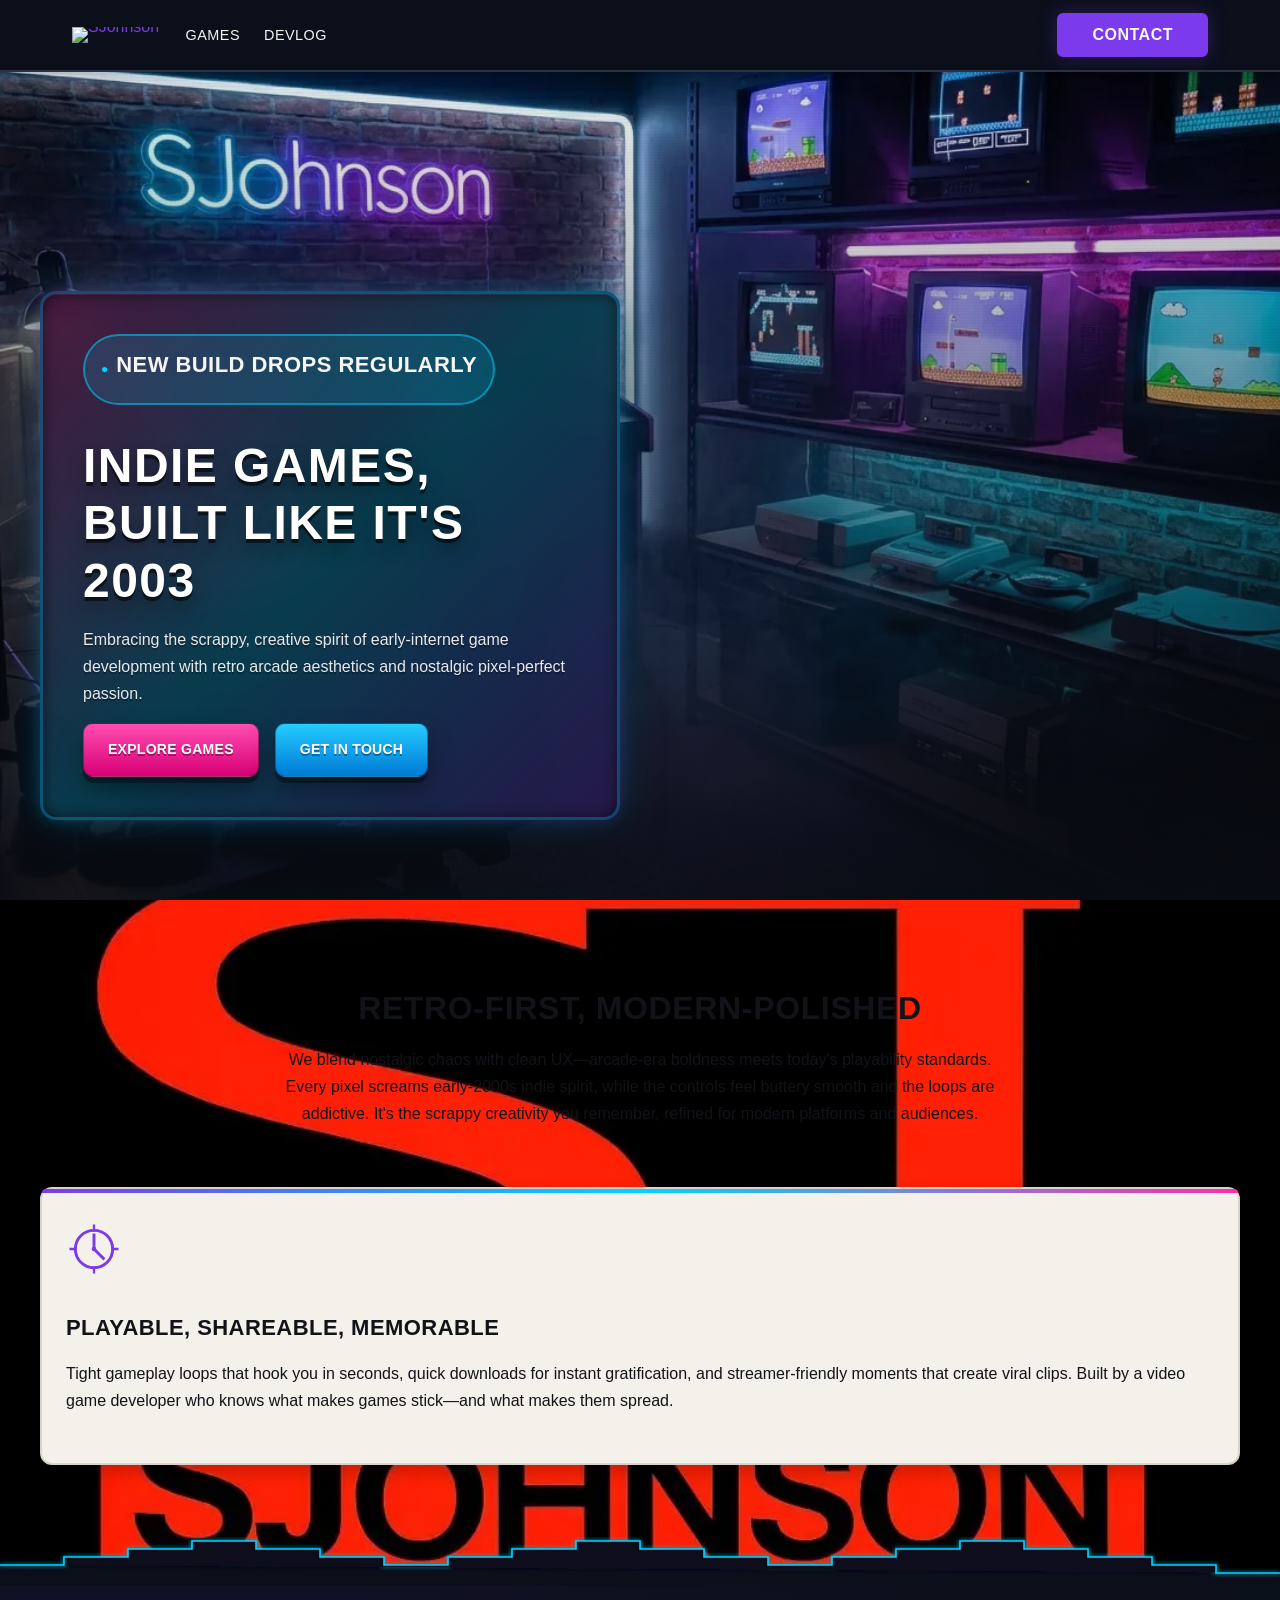
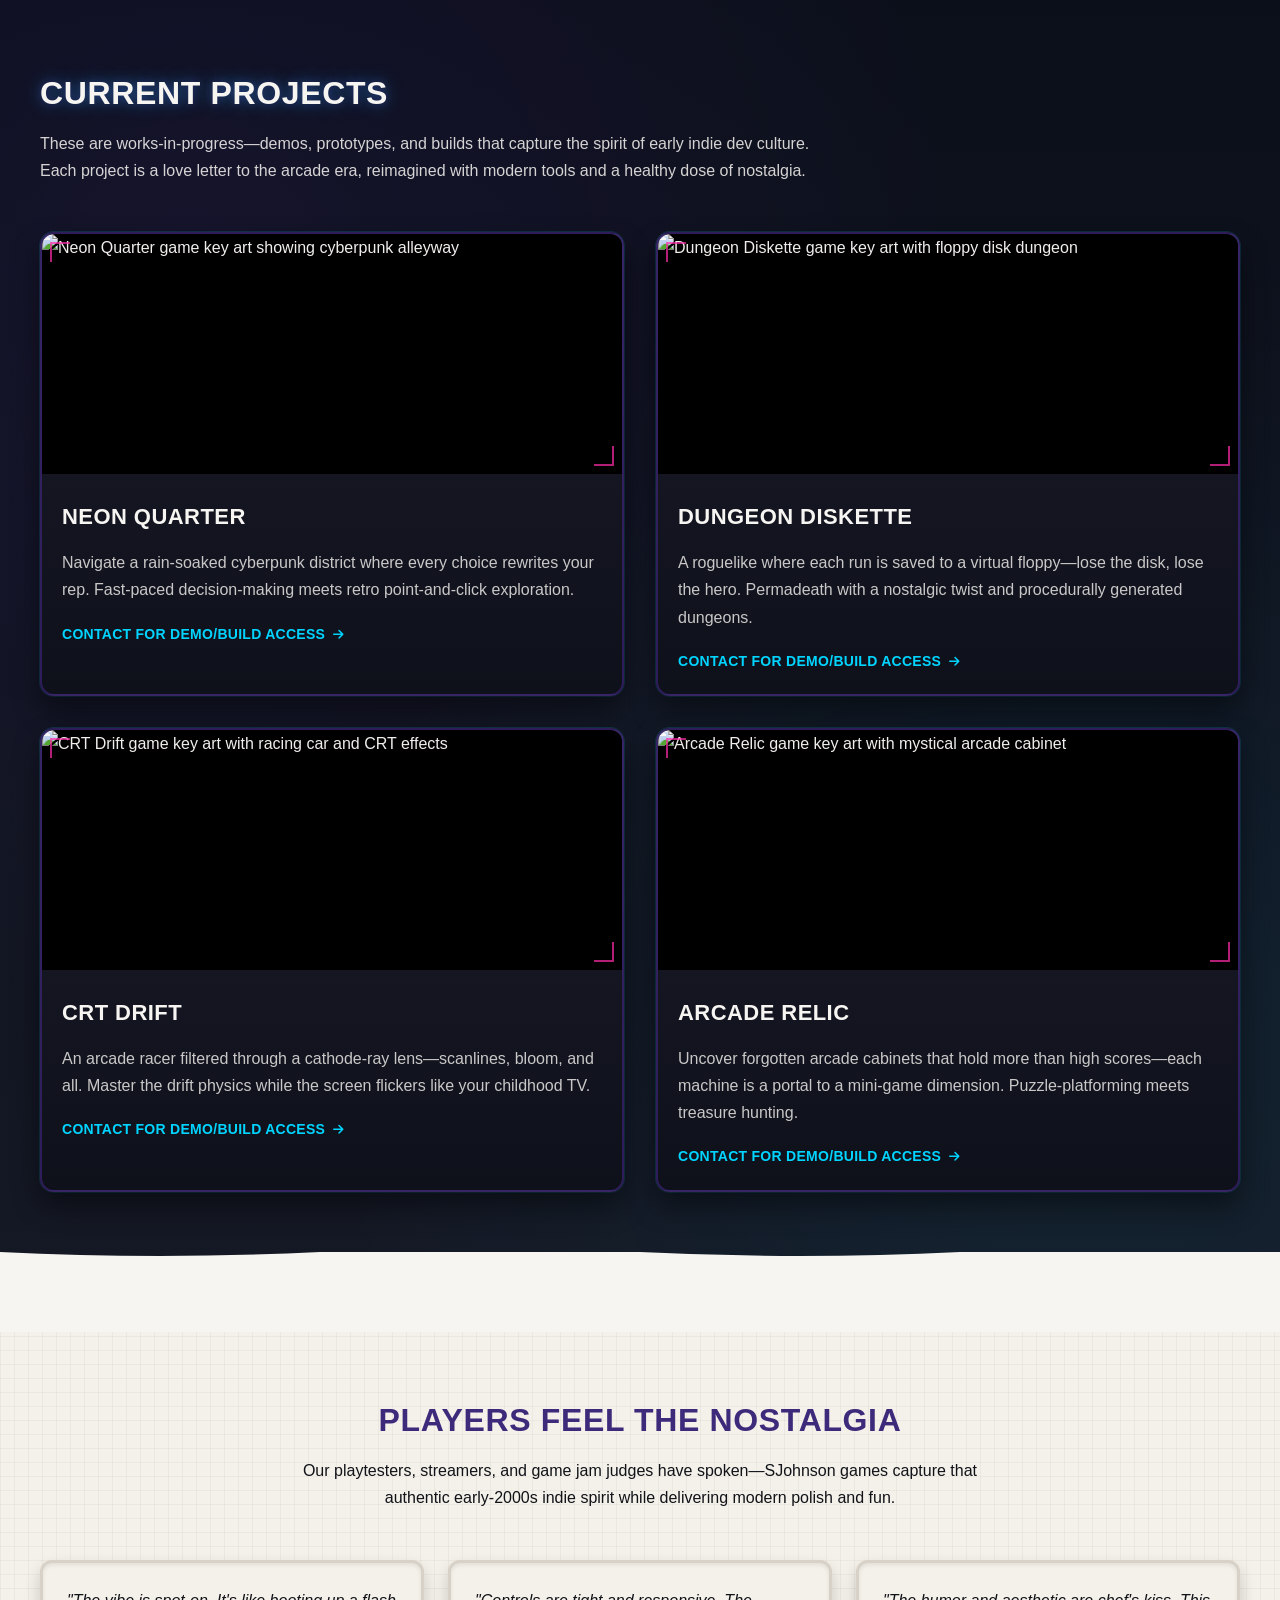
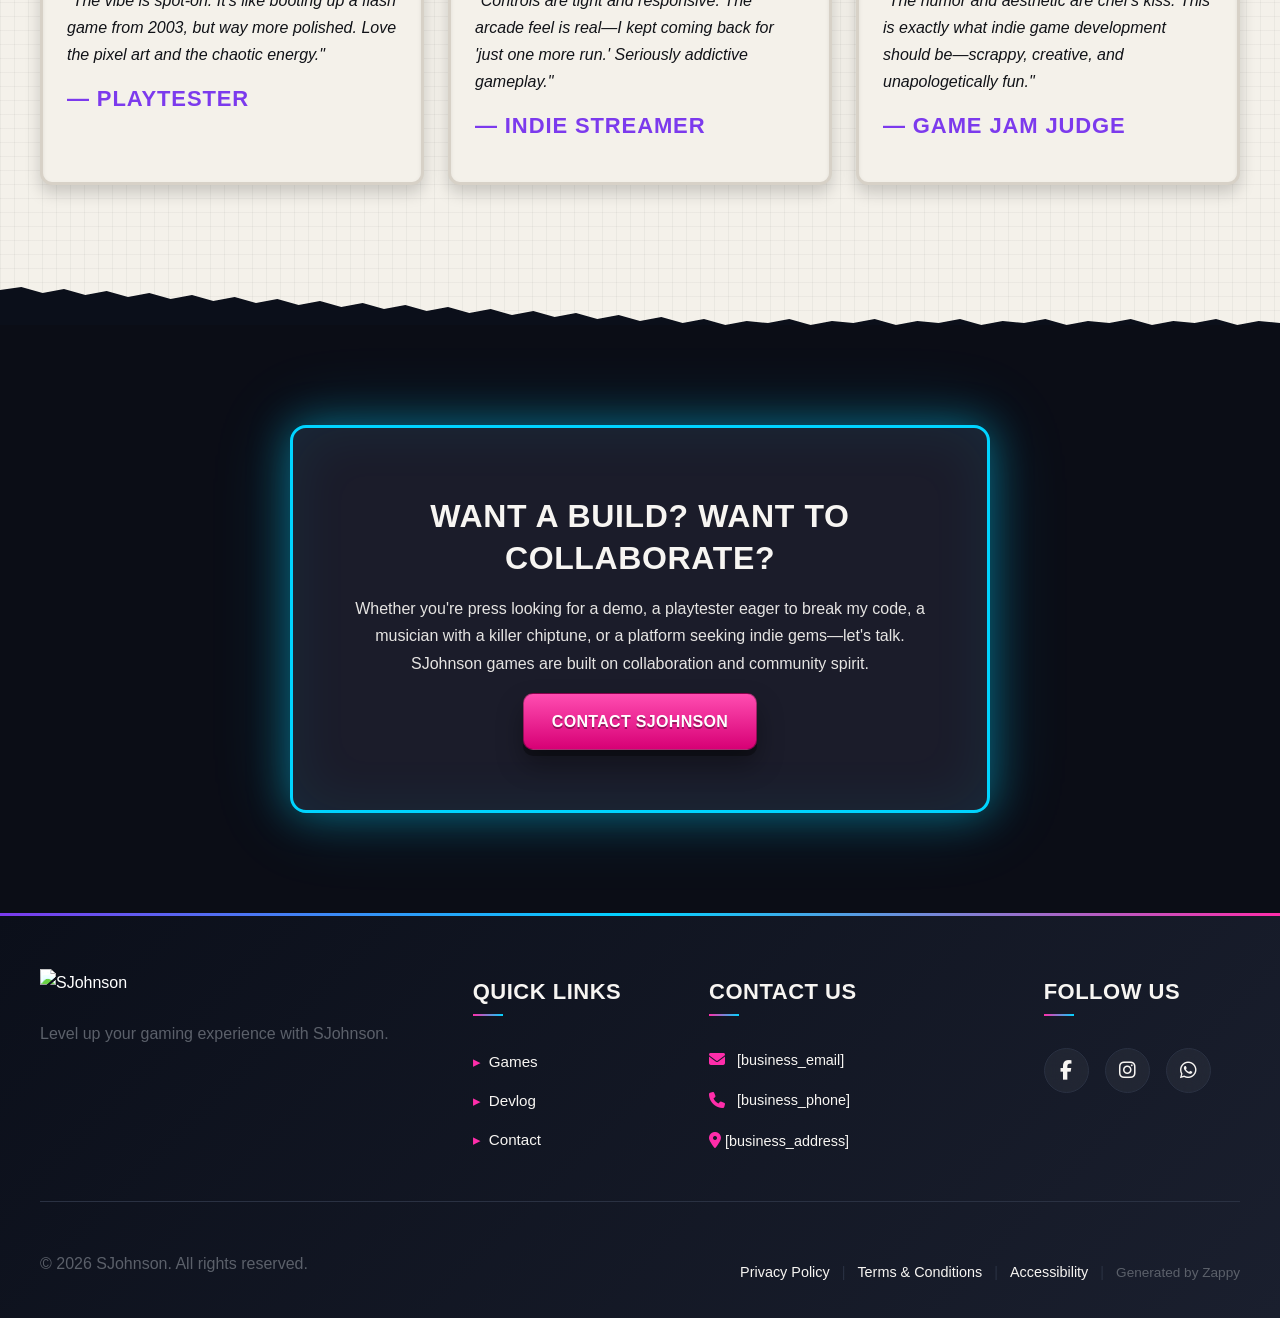
==== public/index.html @ 1aa4f6c1 "Background sync: Progressive GitHub Sync" ====
<!doctype html><html dir="ltr" lang="en"><head><meta charset="UTF-8"><meta content="width=device-width,initial-scale=1" name="viewport"><meta content="index, follow" name="robots"><title>Indie Video Game Developer with Retro Flair — SJohnson</title><meta content="SJohnson creates arcade-inspired indie games with early-2000s internet nostalgia. Experience bold visuals, old-school gaming culture, and chaotic fun." name="description"><meta content="video game developer, indie game developer, retro arcade games, old-school gaming, SJohnson" name="keywords"><link href="/assets/favicon.ico" rel="icon" type="image/x-icon"><link href="/assets/favicon-16x16.png" rel="icon" type="image/png" sizes="16x16"><link href="/assets/favicon-32x32.png" rel="icon" type="image/png" sizes="32x32"><link href="/assets/favicon-48x48.png" rel="icon" type="image/png" sizes="48x48"><link href="/assets/favicon-192x192.png" rel="icon" type="image/png" sizes="192x192"><link href="/assets/favicon-512x512.png" rel="icon" type="image/png" sizes="512x512"><link href="/assets/apple-touch-icon.png" rel="apple-touch-icon"><script>!function(){"use strict";var t="3dfed444-ba6f-4d1f-99e3-614d22e4a907",e="https://api.zappy5.com/api/analytics/track",a=18e5,n=2592e6,o=!0,i=!0,r=!0;var s=function(){var e="zappy_visitor_"+t,a=null;try{if(a=localStorage.getItem(e)){var o=JSON.parse(a),i=Date.now();if(i-o.created<n)return o.lastSeen=i,localStorage.setItem(e,JSON.stringify(o)),o.id}}catch(t){console.warn("Zappy Analytics: LocalStorage not available")}var r="zv_"+Date.now()+"_"+Math.random().toString(36).substr(2,9);try{localStorage.setItem(e,JSON.stringify({id:r,created:Date.now(),lastSeen:Date.now()}))}catch(t){}return r}(),c=function(){var e="zappy_session_"+t,n=null;try{if(n=sessionStorage.getItem(e)){var o=JSON.parse(n),i=Date.now();if(i-o.timestamp<a)return o.timestamp=i,sessionStorage.setItem(e,JSON.stringify(o)),o.id}}catch(t){console.warn("Zappy Analytics: SessionStorage not available")}var r="zs_"+Date.now()+"_"+Math.random().toString(36).substr(2,9);try{sessionStorage.setItem(e,JSON.stringify({id:r,timestamp:Date.now()}))}catch(t){}return r}();function l(a,n){n=n||{};var o={website_id:t,event_type:a,page_path:window.location.pathname,referrer:document.referrer||"direct",visitor_id:s,session_id:c,metadata:n};if(navigator.sendBeacon){var i=new Blob([JSON.stringify(o)],{type:"application/json"});navigator.sendBeacon(e,i)}else fetch(e,{method:"POST",headers:{"Content-Type":"application/json"},body:JSON.stringify(o),keepalive:!0}).catch(function(t){console.warn("Zappy Analytics: Failed to track event",t)})}o&&l("pageview",{title:document.title,url:window.location.href}),i&&document.addEventListener("click",function(t){var e=t.target;if("BUTTON"===e.tagName||e.closest("button")){var a="BUTTON"===e.tagName?e:e.closest("button");l("click",{element:"button",text:a.textContent.trim().substring(0,100),id:a.id||null,class:a.className||null})}else if("A"===e.tagName||e.closest("a")){var n="A"===e.tagName?e:e.closest("a");l("navigation",{element:"link",text:n.textContent.trim().substring(0,100),href:n.href,external:n.hostname!==window.location.hostname})}},!0),r&&document.addEventListener("submit",function(t){var e=t.target;l("form_submit",{form_id:e.id||null,form_name:e.name||null,form_action:e.action||null,form_method:e.method||"GET"})},!0);var d=Date.now();window.addEventListener("beforeunload",function(){l("page_unload",{time_on_page:Math.floor((Date.now()-d)/1e3),page_path:window.location.pathname})}),window.zappyAnalytics={track:l,getVisitorId:function(){return s},getSessionId:function(){return c}}}()</script><meta content="Indie Video Game Developer with Retro Flair — SJohnson" property="og:title"><meta content="SJohnson creates arcade-inspired indie games with early-2000s internet nostalgia. Experience bold visuals, old-school gaming culture, and chaotic fun." property="og:description"><meta content="website" property="og:type"><meta content="en_US" property="og:locale"><meta content="summary_large_image" name="twitter:card"><meta content="Indie Video Game Developer with Retro Flair — SJohnson" name="twitter:title"><meta content="SJohnson creates arcade-inspired indie games with early-2000s internet nostalgia. Experience bold visuals, old-school gaming culture, and chaotic fun." name="twitter:description"><link href="https://cdnjs.cloudflare.com/ajax/libs/font-awesome/6.4.0/css/all.min.css" rel="stylesheet"><link href="/assets/favicon.ico" rel="icon" type="image/x-icon"><link href="/assets/favicon-16x16.png" rel="icon" type="image/png" sizes="16x16"><link href="/assets/favicon-32x32.png" rel="icon" type="image/png" sizes="32x32"><link href="/assets/favicon-48x48.png" rel="icon" type="image/png" sizes="48x48"><link href="/assets/favicon-192x192.png" rel="icon" type="image/png" sizes="192x192"><link href="/assets/favicon-512x512.png" rel="icon" type="image/png" sizes="512x512"><link href="/assets/apple-touch-icon.png" rel="apple-touch-icon"><link href="https://cdn.jsdelivr.net/npm/vanilla-cookieconsent@3/dist/cookieconsent.css" rel="stylesheet"><script src="https://cdn.jsdelivr.net/npm/vanilla-cookieconsent@3/dist/cookieconsent.umd.js"></script><script src="https://cdn.jsdelivr.net/gh/mickidum/acc_toolbar/acctoolbar/acctoolbar.min.js"></script><style data-zappy-section-v2-css="true">.home-Hero-section{position:relative;width:100%;min-height:100vh;display:flex;align-items:flex-end;padding:0 24px 80px 24px;overflow:hidden;background-color:#0b0d16}.home-Hero-section__bg-wrapper{position:absolute;top:0;left:0;width:100%;height:100%;background-size:cover;background-position:center;background-repeat:no-repeat;z-index:0}.home-Hero-section__scrim{position:absolute;top:0;left:0;width:100%;height:100%;background:linear-gradient(180deg,rgba(11,13,22,0) 0,rgba(11,13,22,.55) 70%,rgba(11,13,22,.85) 100%);z-index:1;pointer-events:none}.home-Hero-section__scan-lines{position:absolute;top:0;left:0;width:100%;height:100%;background:repeating-linear-gradient(0deg,rgba(0,0,0,.08) 0,rgba(0,0,0,.08) 1px,transparent 1px,transparent 3px);z-index:2;pointer-events:none;opacity:.3}.home-Hero-section__content-container{position:relative;z-index:10;width:100%;max-width:1200px;margin:0 auto;display:flex;justify-content:flex-start;align-items:flex-end}.home-Hero-section__card{background:rgba(11,13,22,.92);backdrop-filter:blur(12px);-webkit-backdrop-filter:blur(12px);border:3px solid rgba(0,182,255,.35);border-radius:16px;padding:40px;max-width:580px;width:100%;box-shadow:0 0 40px rgba(0,182,255,.25),0 18px 40px rgba(0,0,0,.5),inset 0 1px 0 rgba(255,255,255,.08);position:relative;color:var(--text-light)}.home-Hero-section__card::before{content:'';position:absolute;top:-2px;left:-2px;right:-2px;bottom:-2px;background:linear-gradient(135deg,rgba(255,45,170,.4) 0,rgba(0,212,255,.4) 50%,rgba(124,58,237,.4) 100%);border-radius:16px;z-index:-1;opacity:.6;filter:blur(8px)}.home-Hero-section__status-badge{display:inline-flex;align-items:center;gap:8px;background:rgba(0,212,255,.15);border:2px solid rgba(0,212,255,.5);border-radius:999px;padding:6px 16px;margin-bottom:24px}.home-Hero-section__status-icon{color:var(--secondary);font-size:12px;animation:home-Hero-pulse 2s ease-in-out infinite}@keyframes home-Hero-pulse{0%,100%{opacity:1}50%{opacity:.4}}.home-Hero-section__status-badge h3{font-family:'Pixelify Sans','Press Start 2P',system-ui,sans-serif;font-size:14px;font-weight:900;line-height:1.2;text-transform:uppercase;color:var(--text-light);margin:0;letter-spacing:.02em}.home-Hero-section__card h1{font-family:'Pixelify Sans','Press Start 2P',system-ui,sans-serif;font-size:44px;font-weight:900;letter-spacing:.03em;line-height:1.05;text-transform:uppercase;color:#fff;text-shadow:0 4px 0 rgba(0,0,0,.55),0 10px 18px rgba(0,0,0,.35);margin:0 0 24px 0}.home-Hero-section__card p{font-family:Inter,system-ui,-apple-system,'Segoe UI',Roboto,Helvetica,Arial,sans-serif;font-size:16px;font-weight:600;line-height:1.6;color:rgba(255,255,255,.9);text-shadow:0 2px 0 rgba(0,0,0,.35);margin:0 0 32px 0}.home-Hero-section__cta-row{display:flex;gap:16px;flex-wrap:wrap}.home-Hero-section__btn{display:inline-flex;align-items:center;justify-content:center;padding:14px 24px;border-radius:10px;font-family:'Pixelify Sans','Press Start 2P',system-ui,sans-serif;font-size:14px;font-weight:800;letter-spacing:.02em;text-transform:uppercase;text-decoration:none;border:1px solid rgba(0,0,0,.35);transition:transform 160ms ease,box-shadow 160ms ease;cursor:pointer;position:relative}.home-Hero-section__btn:active{transform:translateY(4px)}.home-Hero-section__btn--primary{background:linear-gradient(180deg,#ff4db1 0,#d70075 100%);color:#fff;box-shadow:0 6px 0 rgba(0,0,0,.35),0 14px 26px rgba(0,0,0,.35);text-shadow:0 2px 0 rgba(0,0,0,.35)}.home-Hero-section__btn--primary:hover{transform:translateY(-2px);box-shadow:0 8px 0 rgba(0,0,0,.35),0 18px 32px rgba(0,0,0,.4)}.home-Hero-section__btn--primary:active{box-shadow:0 2px 0 rgba(0,0,0,.35),0 8px 16px rgba(0,0,0,.3)}.home-Hero-section__btn--secondary{background:linear-gradient(180deg,#25ccff 0,#0079d6 100%);color:#fff;box-shadow:0 6px 0 rgba(0,0,0,.35),0 14px 26px rgba(0,0,0,.35);text-shadow:0 2px 0 rgba(0,0,0,.35)}.home-Hero-section__btn--secondary:hover{transform:translateY(-2px);box-shadow:0 8px 0 rgba(0,0,0,.35),0 18px 32px rgba(0,0,0,.4)}.home-Hero-section__btn--secondary:active{box-shadow:0 2px 0 rgba(0,0,0,.35),0 8px 16px rgba(0,0,0,.3)}@media (max-width:768px){.home-Hero-section{padding:100px 16px 60px 16px;align-items:center;min-height:100vh}.home-Hero-section__content-container{justify-content:center}.home-Hero-section__card{padding:32px 24px;max-width:100%}.home-Hero-section__card h1{font-size:32px;line-height:1.1;margin-bottom:20px}.home-Hero-section__card p{font-size:15px;margin-bottom:28px}.home-Hero-section__status-badge{margin-bottom:20px}.home-Hero-section__status-badge h3{font-size:11px}.home-Hero-section__cta-row{flex-direction:column;gap:12px}.home-Hero-section__btn{width:100%;padding:16px 20px;font-size:13px}}</style><link href="/styles.css" rel="stylesheet"><style id="zappy-dropdown-submenu-styles">#navMenu li:has(.sub-menu),.nav-menu li:has(.sub-menu),.navbar li:has(.sub-menu),nav li:has(.sub-menu){position:relative}#navMenu .sub-menu,.nav-menu .sub-menu,.navbar .sub-menu,nav .sub-menu{display:block!important;position:absolute!important;top:100%;left:0;min-width:220px;background:#fff;border-radius:8px;box-shadow:0 8px 25px rgba(0,0,0,.15);padding:8px 0;opacity:0;visibility:hidden;transform:translateY(10px);transition:all .3s ease;z-index:1000;list-style:none;pointer-events:none}#navMenu li:hover>.sub-menu,.nav-menu li:hover>.sub-menu,.navbar li:hover>.sub-menu,nav li:hover>.sub-menu{opacity:1!important;visibility:visible!important;transform:translateY(0)!important;pointer-events:auto!important}.sub-menu li{list-style:none;margin:0;padding:0}.sub-menu a{display:block!important;padding:10px 16px!important;color:#333!important;font-weight:500;text-decoration:none;white-space:nowrap;transition:background-color .2s}.sub-menu a:hover{background-color:#f5f5f5}[dir=rtl] .nav-menu .sub-menu,[dir=rtl] .navbar .sub-menu,[dir=rtl] nav .sub-menu,html[lang=ar] .nav-menu .sub-menu,html[lang=ar] .navbar .sub-menu,html[lang=ar] nav .sub-menu,html[lang=he] .nav-menu .sub-menu,html[lang=he] .navbar .sub-menu,html[lang=he] nav .sub-menu{left:auto!important;right:0!important}.sub-menu:empty,.sub-menu:not(:has(li)),.sub-menu:not(:has(li:not(.zappy-hidden-menu-item))){display:none!important;opacity:0!important;visibility:hidden!important;pointer-events:none!important}li:has(.menu-group-title):hover>.sub-menu{opacity:1!important;visibility:visible!important;transform:translateY(0)!important;pointer-events:auto!important}#navMenu>li>.menu-group-title,.nav-menu>li>.menu-group-title{display:inline-block;padding:.5rem 1rem;cursor:default;user-select:none}@media (max-width:768px){#navMenu .sub-menu,.nav-menu .sub-menu,.navbar .sub-menu,nav .sub-menu{position:static!important;transform:none!important;box-shadow:none!important;background:0 0!important;max-height:0;overflow:hidden;opacity:0;visibility:hidden;transition:max-height .3s ease,opacity .3s ease;padding:0!important;border-radius:0!important}.sub-menu.mobile-expanded{max-height:500px!important;opacity:1!important;visibility:visible!important;padding:8px 0 8px 16px!important}[dir=rtl] .sub-menu.mobile-expanded,html[lang=he] .sub-menu.mobile-expanded{padding:8px 16px 8px 0!important}#navMenu li:hover>.sub-menu,.nav-menu li:hover>.sub-menu,.navbar li:hover>.sub-menu,nav li:hover>.sub-menu{opacity:0;visibility:hidden;pointer-events:none}#navMenu li>.sub-menu.mobile-expanded,.nav-menu li>.sub-menu.mobile-expanded,.navbar li>.sub-menu.mobile-expanded,nav li>.sub-menu.mobile-expanded{opacity:1!important;visibility:visible!important;pointer-events:auto!important}#navMenu li:has(.sub-menu),.nav-menu li:has(.sub-menu),.navbar li:has(.sub-menu),nav li:has(.sub-menu){display:flex!important;flex-wrap:wrap!important;align-items:center!important;position:relative!important;min-height:44px!important}#navMenu li:has(.sub-menu)>a,.nav-menu li:has(.sub-menu)>a,.navbar li:has(.sub-menu)>a,nav li:has(.sub-menu)>a{flex:1!important;min-width:0!important}#navMenu li:has(.sub-menu)>.menu-group-title,.nav-menu li:has(.sub-menu)>.menu-group-title,.navbar li:has(.sub-menu)>.menu-group-title,nav li:has(.sub-menu)>.menu-group-title{flex:1!important;min-width:0!important;padding:0!important;line-height:inherit!important}#navMenu li:has(.sub-menu)>.sub-menu,.nav-menu li:has(.sub-menu)>.sub-menu,.navbar li:has(.sub-menu)>.sub-menu,nav li:has(.sub-menu)>.sub-menu{flex-basis:100%!important;width:100%!important}#navMenu li:has(.sub-menu)>a [class*=arrow],#navMenu li:has(.sub-menu)>a [class*=chevron],.nav-menu li:has(.sub-menu)>a .fa-angle-down,.nav-menu li:has(.sub-menu)>a .fa-chevron-down,.nav-menu li:has(.sub-menu)>a [class*=arrow],.nav-menu li:has(.sub-menu)>a [class*=chevron],nav li:has(.sub-menu)>a [class*=arrow],nav li:has(.sub-menu)>a [class*=chevron]{display:none!important;visibility:hidden!important}.mobile-submenu-toggle{display:flex!important;align-items:center!important;justify-content:center!important;width:44px!important;height:auto!important;background:0 0!important;border:none!important;cursor:pointer!important;color:var(--text-dark)!important;position:static!important;flex-shrink:0!important;align-self:stretch!important;z-index:2!important;padding:0!important;margin:0!important}.mobile-submenu-toggle::after{content:''!important;width:0!important;height:0!important;border-left:6px solid transparent!important;border-right:6px solid transparent!important;border-top:7px solid currentColor!important;transition:transform .3s ease!important}.mobile-submenu-toggle.expanded::after{transform:rotate(180deg)!important}.sub-menu a{padding:10px 0!important;display:block!important;color:var(--text-dark)!important}.navbar .sub-menu li a,.zappy-products-dropdown .sub-menu a,nav.navbar .sub-menu li a{color:var(--text-dark)!important}}@media (min-width:769px){.mobile-submenu-toggle{display:none!important}}</style><style id="zappy-widget-visibility">#mic-access-tool-box,#mic-access-tool-general-button,#mic-init-access-tool #mic-access-tool-box,#mic-init-access-tool #mic-access-tool-general-button,#mic-init-access-tool .mic-access-tool-general-button,._access-icon,._access-menu,.mic-access-tool-box,.mic-access-tool-general-button,div[id*=mic-access-tool-box]{display:none!important;visibility:hidden!important;opacity:0!important;pointer-events:none!important}</style></head><body><nav class="navbar"><button aria-label="Menu" class="mobile-toggle" id="mobileToggle"><svg viewBox="0 0 24 24" fill="none" class="hamburger-icon" height="24" width="24"><path d="M3 12h18M3 6h18M3 18h18" stroke="currentColor" stroke-width="2" stroke-linecap="round"></path></svg><svg viewBox="0 0 24 24" fill="none" class="close-icon" height="24" width="24" style="display:none"><path d="M18 6L6 18M6 6l12 12" stroke="currentColor" stroke-width="2" stroke-linecap="round"></path></svg></button><button aria-label="Call" class="phone-header-btn"><svg viewBox="0 0 24 24" fill="currentColor" height="20" width="20"><path d="M22 16.92v3a2 2 0 0 1-2.18 2 19.79 19.79 0 0 1-8.63-3.07 19.5 19.5 0 0 1-6-6 19.79 19.79 0 0 1-3.07-8.67A2 2 0 0 1 4.11 2h3a2 2 0 0 1 2 1.72 12.84 12.84 0 0 0 .7 2.81 2 2 0 0 1-.45 2.11L8.09 9.91a16 16 0 0 0 6 6l1.27-1.27a2 2 0 0 1 2.11-.45 12.84 12.84 0 0 0 2.81.7A2 2 0 0 1 22 16.92z"></path></svg></button><div class="nav-container"><div class="nav-brand"><a href="/" class="logo-link"><img alt="SJohnson" src="/assets/sjohnson-gaming-logo.webp" class="logo"></a></div><ul class="nav-menu" id="navMenu"><li><a href="/games">Games</a></li><li><a href="/devlog">Devlog</a></li></ul><div class="nav-cta-container"><a href="/contact" class="nav-cta-btn">Contact</a></div></div></nav><main><section class="home-Hero-section" data-layout-spec="Home-Hero" data-hero-type="fullscreen-scrim" data-zappy-section="true"><div class="home-Hero-section__bg-wrapper" style="background-image:url('assets/site-home-hero-bg.webp');background-size:cover;background-position:center"></div><div class="home-Hero-section__scrim"></div><div class="home-Hero-section__content-container"><div class="home-Hero-section__card"><div class="home-Hero-section__status-badge"><span class="home-Hero-section__status-icon">●</span><h3>New Build Drops Regularly</h3></div><h1>Indie Games,<br>Built Like It's 2003</h1><p>Embracing the scrappy, creative spirit of early-internet game development with retro arcade aesthetics and nostalgic pixel-perfect passion.</p><div class="home-Hero-section__cta-row"><a href="/games" class="home-Hero-section__btn home-Hero-section__btn--primary">Explore Games</a><a href="/contact" class="home-Hero-section__btn home-Hero-section__btn--secondary">Get in Touch</a></div></div></div><div class="home-Hero-section__scan-lines" aria-hidden="true"></div></section><section class="home-features-section" data-layout-spec="Home-features" data-zappy-bg-color="#f4f1ea" data-zappy-bg-image="assets/business-general-hero-upload-1772401972704.webp" data-zappy-bg-overlay-color="#000000" data-zappy-bg-overlay-opacity="0" data-zappy-bg-type="image" data-zappy-bg-video-type="" data-zappy-bg-video-url="" id="zappy-section-1" style="background-image:linear-gradient(rgba(0,0,0,0),rgba(0,0,0,0)),url(&quot;assets/business-general-hero-upload-1772401972704.webp&quot;);--zappy-bg-overlay:rgba(0, 0, 0, 0);--zappy-bg-image:url(&quot;assets/business-general-hero-upload-1772401972704.webp&quot;);background-size:cover;background-position:center center;background-repeat:no-repeat;position:relative;overflow:hidden;--zappy-bg-color:#f4f1ea"><div class="home-features-container"><div class="home-features-intro"><h2>Retro-first, modern-polished</h2><p>We blend nostalgic chaos with clean UX—arcade-era boldness meets today's playability standards. Every pixel screams early-2000s indie spirit, while the controls feel buttery smooth and the loops are addictive. It's the scrappy creativity you remember, refined for modern platforms and audiences.</p></div><article class="home-features-card"><div class="home-features-card-accent"></div><svg viewBox="0 0 48 48" fill="none" class="home-features-card-icon" data-element-type="icon" data-icon-type="svg" xmlns="http://www.w3.org/2000/svg"><circle cx="24" cy="24" fill="none" r="16" stroke="currentColor" stroke-width="2.5"></circle><path d="M24 12 L24 24 L32 32" stroke="currentColor" stroke-width="2.5" stroke-linecap="square"></path><path d="M8 24 L4 24 M44 24 L40 24 M24 8 L24 4 M24 44 L24 40" stroke="currentColor" stroke-width="2" stroke-linecap="square"></path><circle cx="24" cy="24" fill="currentColor" r="2"></circle></svg><h3>Playable, Shareable, Memorable</h3><p>Tight gameplay loops that hook you in seconds, quick downloads for instant gratification, and streamer-friendly moments that create viral clips. Built by a video game developer who knows what makes games stick—and what makes them spread.</p></article></div><div class="home-features-divider-wrapper"><svg viewBox="0 0 1200 60" xmlns="http://www.w3.org/2000/svg" aria-hidden="true" data-no-icon-edit="true" preserveAspectRatio="none"><defs><filter id="home-features-glow"><feGaussianBlur result="coloredBlur" stdDeviation="2"></feGaussianBlur><feMerge><feMergeNode in="coloredBlur"></feMergeNode><feMergeNode in="SourceGraphic"></feMergeNode></feMerge></filter></defs><path d="M0,60 L0,40 L60,40 L60,32 L120,32 L120,24 L180,24 L180,16 L240,16 L240,24 L300,24 L300,32 L360,32 L360,40 L420,40 L420,32 L480,32 L480,24 L540,24 L540,16 L600,16 L600,24 L660,24 L660,32 L720,32 L720,40 L780,40 L780,32 L840,32 L840,24 L900,24 L900,16 L960,16 L960,24 L1020,24 L1020,32 L1080,32 L1080,40 L1140,40 L1140,48 L1200,48 L1200,60 Z" fill="var(--bg-dark)"></path><path d="M0,40 L60,40 L60,32 L120,32 L120,24 L180,24 L180,16 L240,16 L240,24 L300,24 L300,32 L360,32 L360,40 L420,40 L420,32 L480,32 L480,24 L540,24 L540,16 L600,16 L600,24 L660,24 L660,32 L720,32 L720,40 L780,40 L780,32 L840,32 L840,24 L900,24 L900,16 L960,16 L960,24 L1020,24 L1020,32 L1080,32 L1080,40 L1140,40 L1140,48 L1200,48" stroke="var(--secondary)" stroke-width="1.5" fill="var(--bg-dark)" filter="url(#home-features-glow)"></path></svg></div></section><section class="home-portfolio-section" data-layout-spec="Home-portfolio"><div class="home-portfolio-container"><div class="home-portfolio-intro"><h2>Current Projects</h2><p>These are works-in-progress—demos, prototypes, and builds that capture the spirit of early indie dev culture. Each project is a love letter to the arcade era, reimagined with modern tools and a healthy dose of nostalgia.</p></div><div class="home-portfolio-grid"><article class="home-portfolio-card"><div class="home-portfolio-card-image-wrapper"><img alt="Neon Quarter game key art showing cyberpunk alleyway" src="/assets/site-home-portfolio-image-1.webp" data-context="Neon Quarter game key art: a cyberpunk alleyway bathed in electric pink and cyan neon signs, pixel art style with high contrast, arcade game poster aesthetic, retro gaming vibe, 8-bit inspired but detailed" data-placeholder="home-portfolio-image-1" height="400" width="600"><div class="home-portfolio-card-corner home-portfolio-card-corner-tl"></div><div class="home-portfolio-card-corner home-portfolio-card-corner-br"></div></div><div class="home-portfolio-card-content"><h3>Neon Quarter</h3><p>Navigate a rain-soaked cyberpunk district where every choice rewrites your rep. Fast-paced decision-making meets retro point-and-click exploration.</p><a href="/contact" class="home-portfolio-card-link">Contact for demo/build access<i class="fas fa-arrow-right" data-element-type="icon" data-icon-type="fontawesome"></i></a></div></article><article class="home-portfolio-card"><div class="home-portfolio-card-image-wrapper"><img alt="Dungeon Diskette game key art with floppy disk dungeon" src="/assets/site-home-portfolio-image-2.webp" data-context="Dungeon Diskette game key art: a floppy disk transforming into a fantasy dungeon entrance, pixel art style, purple and magenta color scheme, arcade game poster aesthetic, retro computing meets fantasy RPG" data-placeholder="home-portfolio-image-2" height="400" width="600"><div class="home-portfolio-card-corner home-portfolio-card-corner-tl"></div><div class="home-portfolio-card-corner home-portfolio-card-corner-br"></div></div><div class="home-portfolio-card-content"><h3>Dungeon Diskette</h3><p>A roguelike where each run is saved to a virtual floppy—lose the disk, lose the hero. Permadeath with a nostalgic twist and procedurally generated dungeons.</p><a href="/contact" class="home-portfolio-card-link">Contact for demo/build access<i class="fas fa-arrow-right" data-element-type="icon" data-icon-type="fontawesome"></i></a></div></article><article class="home-portfolio-card"><div class="home-portfolio-card-image-wrapper"><img alt="CRT Drift game key art with racing car and CRT effects" src="/assets/site-home-portfolio-image-3.webp" data-context="CRT Drift game key art: a retro race car drifting with scanline CRT screen effects, vibrant cyan and hot pink trails, arcade racing game poster, 80s aesthetic with pixel art style" data-placeholder="home-portfolio-image-3" height="400" width="600"><div class="home-portfolio-card-corner home-portfolio-card-corner-tl"></div><div class="home-portfolio-card-corner home-portfolio-card-corner-br"></div></div><div class="home-portfolio-card-content"><h3>CRT Drift</h3><p>An arcade racer filtered through a cathode-ray lens—scanlines, bloom, and all. Master the drift physics while the screen flickers like your childhood TV.</p><a href="/contact" class="home-portfolio-card-link">Contact for demo/build access<i class="fas fa-arrow-right" data-element-type="icon" data-icon-type="fontawesome"></i></a></div></article><article class="home-portfolio-card"><div class="home-portfolio-card-image-wrapper"><img alt="Arcade Relic game key art with mystical arcade cabinet" src="/assets/site-home-portfolio-image-4.webp" data-context="Arcade Relic game key art: an ancient arcade cabinet glowing with mysterious power, pixel art style, purple and cyan mystical energy, treasure hunter meets retro gaming, adventure game poster aesthetic" data-placeholder="home-portfolio-image-4" height="400" width="600"><div class="home-portfolio-card-corner home-portfolio-card-corner-tl"></div><div class="home-portfolio-card-corner home-portfolio-card-corner-br"></div></div><div class="home-portfolio-card-content"><h3>Arcade Relic</h3><p>Uncover forgotten arcade cabinets that hold more than high scores—each machine is a portal to a mini-game dimension. Puzzle-platforming meets treasure hunting.</p><a href="/contact" class="home-portfolio-card-link">Contact for demo/build access<i class="fas fa-arrow-right" data-element-type="icon" data-icon-type="fontawesome"></i></a></div></article></div></div><div class="home-portfolio-divider-wrapper"><svg viewBox="0 0 1200 80" xmlns="http://www.w3.org/2000/svg" aria-hidden="true" data-no-icon-edit="true" preserveAspectRatio="none"><defs><linearGradient id="home-portfolio-crt-gradient" x1="0%" x2="0%" y1="0%" y2="100%"><stop offset="0%" style="stop-color:#0B0F1A;stop-opacity:1"></stop><stop offset="50%" style="stop-color:#1A1F2E;stop-opacity:0.6"></stop><stop offset="100%" style="stop-color:#F7F5F2"></stop></linearGradient></defs><path d="M0,80 L0,0 Q150,8 300,0 T600,0 Q750,8 900,0 T1200,0 L1200,80 Z" fill="var(--bg-light)"></path></svg></div></section><section class="home-testimonials-section" data-layout-spec="Home-testimonials"><div class="testimonials-container"><div class="testimonials-intro"><h2>Players feel the nostalgia</h2><p>Our playtesters, streamers, and game jam judges have spoken—SJohnson games capture that authentic early-2000s indie spirit while delivering modern polish and fun.</p></div><div class="testimonials-grid"><div class="testimonial-card"><p>"The vibe is spot-on. It's like booting up a flash game from 2003, but way more polished. Love the pixel art and the chaotic energy."</p><h3>— Playtester</h3></div><div class="testimonial-card"><p>"Controls are tight and responsive. The arcade feel is real—I kept coming back for 'just one more run.' Seriously addictive gameplay."</p><h3>— Indie streamer</h3></div><div class="testimonial-card"><p>"The humor and aesthetic are chef's kiss. This is exactly what indie game development should be—scrappy, creative, and unapologetically fun."</p><h3>— Game jam judge</h3></div></div></div><div class="testimonials-divider-wrapper"><svg viewBox="0 0 1200 80" xmlns="http://www.w3.org/2000/svg" aria-hidden="true" data-no-icon-edit="true" preserveAspectRatio="none"><path d="M0,80 L0,45 L20,42 L40,48 L60,44 L80,50 L100,46 L120,52 L140,48 L160,54 L180,50 L200,56 L220,52 L240,58 L260,54 L280,60 L300,56 L320,62 L340,58 L360,64 L380,60 L400,66 L420,62 L440,68 L460,64 L480,70 L500,66 L520,72 L540,68 L560,74 L580,70 L600,76 L620,72 L640,78 L660,74 L680,80 L700,76 L720,78 L740,74 L760,80 L780,76 L800,78 L820,74 L840,80 L860,76 L880,78 L900,74 L920,80 L940,76 L960,78 L980,74 L1000,80 L1020,76 L1040,78 L1060,74 L1080,80 L1100,76 L1120,78 L1140,74 L1160,80 L1180,76 L1200,78 L1200,80 Z" fill="var(--bg-dark)"></path></svg></div></section><section class="home-cta-section" data-layout-spec="Home-cta"><div class="home-cta-container"><div class="home-cta-panel"><h2>Want a build? Want to collaborate?</h2><p>Whether you're press looking for a demo, a playtester eager to break my code, a musician with a killer chiptune, or a platform seeking indie gems—let's talk. SJohnson games are built on collaboration and community spirit.</p><a href="/contact" class="btn-primary">Contact SJohnson</a></div></div></section></main><footer class="site-footer"><div class="footer-container"><div class="footer-top"><div class="footer-column footer-about"><img alt="SJohnson" src="/assets/sjohnson-gaming-logo.webp" class="logo"><p class="footer-tagline">Level up your gaming experience with SJohnson.</p></div><div class="footer-column footer-links"><h3 class="footer-heading">Quick Links</h3><ul class="footer-nav"><li><a href="/games">Games</a></li><li><a href="/devlog">Devlog</a></li><li><a href="/contact">Contact</a></li></ul></div><div class="footer-column footer-contact"><h3 class="footer-heading">Contact Us</h3><ul class="footer-contact-list"><li><i class="fas fa-envelope"></i><a href="mailto:[business_email]">[business_email]</a></li><li><i class="fas fa-phone"></i><a href="tel:[business_phone]">[business_phone]</a></li><li><a href="/"><i class="fas fa-map-marker-alt"></i><span>[business_address]</span></a></li></ul></div><div class="footer-column footer-social"><h3 class="footer-heading">Follow Us</h3><div class="social-links"><a href="[facebook_handle]" aria-label="Facebook"><i class="fab fa-facebook-f"></i></a><a href="[instagram_handle]" aria-label="Instagram"><i class="fab fa-instagram"></i></a><a href="[whatsapp_handle]" aria-label="WhatsApp"><i class="fab fa-whatsapp"></i></a></div></div></div><div class="footer-bottom"><div class="footer-copyright"><p>© 2026 SJohnson. All rights reserved.</p></div><div class="footer-legal"><a href="/privacy">Privacy Policy</a><span class="separator">|</span><a href="/terms">Terms &amp; Conditions</a><span class="separator">|</span><a href="/accessibility">Accessibility</a><span class="separator">|</span><a href="https://zappy5.com" class="zappy-attribution" target="_blank">Generated by Zappy</a></div></div></div></footer><a href="https://wa.me/[whatsapp_handle]" class="whatsapp-float" aria-label="WhatsApp"><i class="fab fa-whatsapp"></i></a><div data-integration="accessibility:toolbar"></div><script src="/script.js"></script><script id="zappy-mobile-submenu-script">!function(){function e(){if(window.innerWidth>768)return document.querySelectorAll(".mobile-submenu-toggle").forEach(function(e){e.remove()}),void document.querySelectorAll(".sub-menu.mobile-expanded").forEach(function(e){e.classList.remove("mobile-expanded")});document.querySelectorAll(".nav-menu li:has(.sub-menu), nav li:has(.sub-menu), .navbar li:has(.sub-menu), #navMenu li:has(.sub-menu)").forEach(function(e){if(!e.querySelector(".mobile-submenu-toggle")){var t=e.querySelector(".sub-menu"),n=e.querySelector(":scope > a");if(t&&n){var o=document.createElement("button");o.className="mobile-submenu-toggle",o.setAttribute("aria-label","Toggle submenu"),o.setAttribute("type","button"),n.insertAdjacentElement("afterend",o),o.addEventListener("click",function(e){e.preventDefault(),e.stopPropagation(),document.querySelectorAll(".sub-menu.mobile-expanded").forEach(function(e){if(e!==t){e.classList.remove("mobile-expanded");var n=e.parentElement.querySelector(".mobile-submenu-toggle");n&&n.classList.remove("expanded")}}),t.classList.toggle("mobile-expanded"),o.classList.toggle("expanded")})}}})}var t;"loading"===document.readyState?document.addEventListener("DOMContentLoaded",e):e(),window.addEventListener("resize",function(){clearTimeout(t),t=setTimeout(e,250)});var n=new MutationObserver(function(t){t.forEach(function(t){if("attributes"===t.type){var n=t.target;n.classList&&(n.classList.contains("active")||n.classList.contains("open"))&&setTimeout(e,100)}})});setTimeout(function(){document.querySelectorAll(".mobile-menu, .nav-menu, #navMenu, nav").forEach(function(e){n.observe(e,{attributes:!0,attributeFilter:["class","style"]})})},500)}()</script></body></html>
---- styles.css ----
/* Self-hosted fonts (Inter + Rubik for multi-language support) */

/* Inter font (English / LTR languages) */
@font-face {
  font-family: 'Inter';
  font-style: normal;
  font-weight: 400;
  font-display: swap;
  src: url('assets/fonts/Inter-Regular.woff2') format('woff2');
}

@font-face {
  font-family: 'Inter';
  font-style: normal;
  font-weight: 500;
  font-display: swap;
  src: url('assets/fonts/Inter-Medium.woff2') format('woff2');
}

@font-face {
  font-family: 'Inter';
  font-style: normal;
  font-weight: 600;
  font-display: swap;
  src: url('assets/fonts/Inter-SemiBold.woff2') format('woff2');
}

@font-face {
  font-family: 'Inter';
  font-style: normal;
  font-weight: 700;
  font-display: swap;
  src: url('assets/fonts/Inter-Bold.woff2') format('woff2');
}

/* Rubik font (Hebrew / RTL languages) */
@font-face {
  font-family: 'Rubik';
  font-style: normal;
  font-weight: 400;
  font-display: swap;
  src: url('assets/fonts/Rubik-Regular.woff2') format('woff2');
}

@font-face {
  font-family: 'Rubik';
  font-style: normal;
  font-weight: 500;
  font-display: swap;
  src: url('assets/fonts/Rubik-Medium.woff2') format('woff2');
}

@font-face {
  font-family: 'Rubik';
  font-style: normal;
  font-weight: 600;
  font-display: swap;
  src: url('assets/fonts/Rubik-SemiBold.woff2') format('woff2');
}

@font-face {
  font-family: 'Rubik';
  font-style: normal;
  font-weight: 700;
  font-display: swap;
  src: url('assets/fonts/Rubik-Bold.woff2') format('woff2');
}


/* Self-hosted fonts (Inter + Rubik for multi-language support) */

/* Inter font (English / LTR languages) */
@font-face {
  font-family: 'Inter';
  font-style: normal;
  font-weight: 400;
  font-display: swap;
  src: url('assets/fonts/Inter-Regular.woff2') format('woff2');
}

@font-face {
  font-family: 'Inter';
  font-style: normal;
  font-weight: 500;
  font-display: swap;
  src: url('assets/fonts/Inter-Medium.woff2') format('woff2');
}

@font-face {
  font-family: 'Inter';
  font-style: normal;
  font-weight: 600;
  font-display: swap;
  src: url('assets/fonts/Inter-SemiBold.woff2') format('woff2');
}

@font-face {
  font-family: 'Inter';
  font-style: normal;
  font-weight: 700;
  font-display: swap;
  src: url('assets/fonts/Inter-Bold.woff2') format('woff2');
}

/* Rubik font (Hebrew / RTL languages) */
@font-face {
  font-family: 'Rubik';
  font-style: normal;
  font-weight: 400;
  font-display: swap;
  src: url('assets/fonts/Rubik-Regular.woff2') format('woff2');
}

@font-face {
  font-family: 'Rubik';
  font-style: normal;
  font-weight: 500;
  font-display: swap;
  src: url('assets/fonts/Rubik-Medium.woff2') format('woff2');
}

@font-face {
  font-family: 'Rubik';
  font-style: normal;
  font-weight: 600;
  font-display: swap;
  src: url('assets/fonts/Rubik-SemiBold.woff2') format('woff2');
}

@font-face {
  font-family: 'Rubik';
  font-style: normal;
  font-weight: 700;
  font-display: swap;
  src: url('assets/fonts/Rubik-Bold.woff2') format('woff2');
}
:root {
  --primary: #7C3AED;
  --secondary: #00D4FF;
  --accent: #FF2DAA;
  --bg-light: #F7F5F2;
  --bg-dark: #0B0F1A;
  --text-dark: #111318;
  --text-light: #F7F5F2;
  --text-muted: #5B606A;
  --border-light: #D9D3CC;
  --border-dark: #2A3142;
  --nav-bg: #0B0F1A;
  --nav-text: #F7F5F2;
  --nav-text-hover: #00D4FF;
  
  --gradient-primary: linear-gradient(180deg, #FF4DB1 0%, #D70075 100%);
  --gradient-goldShine: linear-gradient(90deg, rgba(255,255,255,0) 0%, rgba(255,255,255,0.55) 50%, rgba(255,255,255,0) 100%);
  --gradient-secondary: linear-gradient(180deg, #25CCFF 0%, #0079D6 100%);
  --gradient-goldAccent: linear-gradient(180deg, #FFD24A 0%, #FF9F1A 100%);
  --gradient-darkSection: linear-gradient(180deg, #1B1C2A 0%, #0B0D16 100%);
  --gradient-overlayDark: linear-gradient(180deg, rgba(10,10,18,0.0) 0%, rgba(10,10,18,0.55) 70%, rgba(10,10,18,0.85) 100%);
  --gradient-lightSection: linear-gradient(180deg, #F7F4EE 0%, #EFE9DF 100%);
  --gradient-overlayLight: linear-gradient(180deg, rgba(255,255,255,0.0) 0%, rgba(255,255,255,0.45) 100%);
}

* {
  margin: 0;
  padding: 0;
  box-sizing: border-box;
}

html {
  font-size: 16px !important;
  -webkit-font-smoothing: antialiased;
  -moz-osx-font-smoothing: grayscale;
}

body {
  font-family: 'Inter', sans-serif;
  font-size: 16px !important;
  line-height: 1.7 !important;
  color: var(--text-dark);
  background-color: var(--bg-light);
  direction: ltr;
}

h1, h2, h3, h4, h5, h6 {
  font-family: 'Inter', sans-serif;
  letter-spacing: 0.02em;
  color: var(--text-dark);
}

h1 {
  font-size: 48px !important;
  font-weight: 700 !important;
  line-height: 1.2 !important;
  margin-bottom: 1rem !important;
  margin-top: 0.5rem !important;
}

h2 {
  font-size: 32px !important;
  font-weight: 600 !important;
  line-height: 1.3 !important;
  margin-bottom: 1rem !important;
  margin-top: 0.5rem !important;
}

h3 {
  font-size: 22px !important;
  font-weight: 600 !important;
  line-height: 1.4 !important;
  margin-bottom: 1rem !important;
  margin-top: 0.5rem !important;
}

p {
  font-size: 16px !important;
  font-weight: 400 !important;
  line-height: 1.7 !important;
  margin-bottom: 1rem !important;
}

small, .small-text {
  font-size: 14px !important;
  font-weight: 400 !important;
  line-height: 1.6 !important;
}

a {
  color: var(--primary);
  text-decoration: none;
  transition: color 0.3s ease;
}

a:hover {
  color: var(--secondary);
}

img {
  max-width: 100%;
  height: auto;
  display: block;
}

ul, ol {
  list-style-position: inside;
  margin-bottom: 1rem;
}

.container {
  width: 100%;
  max-width: 1200px;
  margin: 0 auto;
  padding: 0 20px;
}

.btn {
  display: inline-block;
  padding: 12px 32px;
  font-family: 'Inter', sans-serif;
  font-size: 14px;
  font-weight: 600;
  text-align: center;
  text-decoration: none;
  border: none;
  border-radius: 8px;
  cursor: pointer;
  transition: all 0.3s ease;
  letter-spacing: 0.05em;
}

.btn-primary {
  background: var(--gradient-primary);
  color: var(--text-light);
  box-shadow: 0 4px 12px rgba(124, 58, 237, 0.3);
}

.btn-primary:hover {
  transform: translateY(-2px);
  box-shadow: 0 6px 20px rgba(124, 58, 237, 0.4);
  color: var(--text-light);
}

.btn-secondary {
  background: var(--gradient-secondary);
  color: var(--text-light);
  box-shadow: 0 4px 12px rgba(0, 212, 255, 0.3);
}

.btn-secondary:hover {
  transform: translateY(-2px);
  box-shadow: 0 6px 20px rgba(0, 212, 255, 0.4);
  color: var(--text-light);
}

.whatsapp-float {
  position: fixed;
  bottom: 20px;
  right: 20px;
  width: 60px;
  height: 60px;
  background: #25D366;
  color: white;
  border-radius: 50%;
  display: flex;
  align-items: center;
  justify-content: center;
  font-size: 30px;
  z-index: 999;
  box-shadow: 0 4px 12px rgba(0,0,0,0.15);
  text-decoration: none;
  transition: transform 0.3s, box-shadow 0.3s;
}

.whatsapp-float:hover {
  transform: scale(1.1);
  box-shadow: 0 6px 20px rgba(0,0,0,0.2);
  color: white;
}

@media (max-width: 1024px) {
  h1 {
    font-size: 36px !important;
  }
  
  h2 {
    font-size: 28px !important;
  }
  
  h3 {
    font-size: 20px !important;
  }
  
  p {
    font-size: 15px !important;
  }
  
  .container {
    padding: 0 16px;
  }
}

@media (max-width: 768px) {
  h1 {
    font-size: 28px !important;
    margin-bottom: 1rem !important;
    margin-top: 0.5rem !important;
  }
  
  h2 {
    font-size: 22px !important;
    margin-bottom: 1rem !important;
    margin-top: 0.5rem !important;
  }
  
  h3 {
    font-size: 18px !important;
    margin-bottom: 1rem !important;
    margin-top: 0.5rem !important;
  }
  
  p {
    font-size: 14px !important;
  }
  
  .btn {
    padding: 10px 24px;
    font-size: 13px;
  }
  
  .whatsapp-float {
    bottom: 16px;
    right: 16px;
    width: 56px;
    height: 56px;
    font-size: 28px;
  }
}

@media (min-width: 769px) {
  .whatsapp-float {
    display: none !important;
  }
}

/* Navbar Styles */
:root {
  --nav-bg: #0B0F1A;
  --nav-text: #F7F5F2;
  --nav-text-hover: #00D4FF;
  --primary: #7C3AED;
  --secondary: #00D4FF;
  --accent: #FF2DAA;
  --bg-light: #F7F5F2;
  --bg-dark: #0B0F1A;
  --text-dark: #111318;
  --text-light: #F7F5F2;
  --text-muted: #5B606A;
  --border-light: #D9D3CC;
  --border-dark: #2A3142;
}

.navbar {
  position: sticky;
  top: 0;
  width: 100%;
  background: var(--nav-bg);
  box-shadow: 0 2px 12px rgba(0, 212, 255, 0.1);
  z-index: 1000;
  padding: 0 2rem;
  border-bottom: 2px solid var(--border-dark);
}

.nav-container {
  max-width: 1200px;
  margin: 0 auto;
  display: flex;
  align-items: center;
  justify-content: space-between;
  height: 70px;
  gap: 2rem;
}

.nav-brand {
  display: flex;
  align-items: center;
}

.logo-link {
  display: flex;
  align-items: center;
  text-decoration: none;
}

.logo {
  max-height: 40px;
  height: auto;
  width: auto;
}

.nav-menu {
  display: flex;
  list-style: none;
  margin: 0;
  padding: 0;
  gap: 2.5rem;
  align-items: center;
}

.nav-menu li {
  margin: 0;
}

.nav-menu a {
  color: var(--nav-text);
  text-decoration: none;
  font-size: 1rem;
  font-weight: 600;
  text-transform: uppercase;
  letter-spacing: 0.5px;
  position: relative;
  padding: 0.5rem 0;
  transition: color 0.3s ease;
}

.nav-menu a::after {
  content: '';
  position: absolute;
  bottom: 0;
  left: 0;
  width: 0;
  height: 2px;
  background: var(--nav-text-hover);
  transition: width 0.3s ease;
}

.nav-menu a:hover {
  color: var(--nav-text-hover);
}

.nav-menu a:hover::after {
  width: 100%;
}

.nav-cta-container {
  margin-left: auto;
  display: flex;
  align-items: center;
}

.nav-cta-btn {
  background: var(--primary);
  color: var(--text-light);
  padding: 0.75rem 2rem;
  border-radius: 6px;
  text-decoration: none;
  font-weight: 700;
  font-size: 1rem;
  text-transform: uppercase;
  letter-spacing: 0.5px;
  border: 3px solid var(--primary);
  transition: all 0.3s ease;
  box-shadow: 0 0 20px rgba(124, 58, 237, 0.3);
}

.nav-cta-btn:hover {
  background: transparent;
  color: var(--primary);
  border-color: var(--primary);
  box-shadow: 0 0 30px rgba(124, 58, 237, 0.5);
  transform: translateY(-2px);
}

.mobile-toggle,
.phone-header-btn {
  display: none;
  background: transparent;
  border: none;
  color: var(--nav-text);
  cursor: pointer;
  padding: 0.5rem;
  transition: color 0.3s ease;
}

.mobile-toggle:hover,
.phone-header-btn:hover {
  color: var(--nav-text-hover);
}

@media (max-width: 768px) {
  .navbar {
    padding: 0 1rem;
  }

  .mobile-toggle {
    display: block;
    position: absolute;
    left: 1rem;
    top: 50%;
    transform: translateY(-50%);
    z-index: 1001;
  }

  .phone-header-btn {
    display: block;
    position: absolute;
    right: 1rem;
    top: 50%;
    transform: translateY(-50%);
    z-index: 1001;
  }

  .nav-container {
    flex-direction: column;
    height: auto;
    padding: 1rem 0;
  }

  .nav-brand {
    width: 100%;
    justify-content: center;
    padding: 0.5rem 0;
  }

  .nav-menu {
    display: none;
    flex-direction: column;
    width: 100%;
    gap: 0;
    background: var(--nav-bg);
    padding: 1rem 0;
  }

  .nav-menu.active {
    display: flex;
  }

  .nav-menu li {
    width: 100%;
    text-align: center;
    border-bottom: 1px solid var(--border-dark);
  }

  .nav-menu a {
    display: block;
    padding: 1rem;
    width: 100%;
  }

  .nav-menu a::after {
    display: none;
  }

  .nav-cta-container {
    width: 100%;
    margin-left: 0;
    padding: 1rem 0;
  }

  .nav-cta-btn {
    display: block;
    width: 100%;
    text-align: center;
  }
}
:root {
  --nav-bg: #0B0F1A;
  --nav-text: #F7F5F2;
  --nav-text-hover: #00D4FF;
  --primary: #7C3AED;
  --secondary: #00D4FF;
  --accent: #FF2DAA;
  --bg-light: #F7F5F2;
  --bg-dark: #0B0F1A;
  --text-dark: #111318;
  --text-light: #F7F5F2;
  --text-muted: #5B606A;
  --border-light: #D9D3CC;
  --border-dark: #2A3142;
}

.navbar {
  position: sticky;
  top: 0;
  width: 100%;
  background: var(--nav-bg);
  box-shadow: 0 2px 12px rgba(0, 212, 255, 0.1);
  z-index: 1000;
  padding: 0 2rem;
  border-bottom: 2px solid var(--border-dark);
}

.nav-container {
  max-width: 1200px;
  margin: 0 auto;
  display: flex;
  align-items: center;
  justify-content: space-between;
  height: 70px;
  gap: 2rem;
}

.nav-brand {
  display: flex;
  align-items: center;
}

.logo-link {
  display: flex;
  align-items: center;
  text-decoration: none;
}

.logo {
  max-height: 40px;
  height: auto;
  width: auto;
}

.nav-menu {
  display: flex;
  list-style: none;
  margin: 0;
  padding: 0;
  gap: 2.5rem;
  align-items: center;
}

.nav-menu li {
  margin: 0;
}

.nav-menu a {
  color: var(--nav-text);
  text-decoration: none;
  font-size: 1rem;
  font-weight: 600;
  text-transform: uppercase;
  letter-spacing: 0.5px;
  position: relative;
  padding: 0.5rem 0;
  transition: color 0.3s ease;
}

.nav-menu a::after {
  content: '';
  position: absolute;
  bottom: 0;
  left: 0;
  width: 0;
  height: 2px;
  background: var(--nav-text-hover);
  transition: width 0.3s ease;
}

.nav-menu a:hover {
  color: var(--nav-text-hover);
}

.nav-menu a:hover::after {
  width: 100%;
}

.nav-cta-container {
  margin-left: auto;
  display: flex;
  align-items: center;
}

.nav-cta-btn {
  background: var(--primary);
  color: var(--text-light);
  padding: 0.75rem 2rem;
  border-radius: 6px;
  text-decoration: none;
  font-weight: 700;
  font-size: 1rem;
  text-transform: uppercase;
  letter-spacing: 0.5px;
  border: 3px solid var(--primary);
  transition: all 0.3s ease;
  box-shadow: 0 0 20px rgba(124, 58, 237, 0.3);
}

.nav-cta-btn:hover {
  background: transparent;
  color: var(--primary);
  border-color: var(--primary);
  box-shadow: 0 0 30px rgba(124, 58, 237, 0.5);
  transform: translateY(-2px);
}

.mobile-toggle,
.phone-header-btn {
  display: none;
  background: transparent;
  border: none;
  color: var(--nav-text);
  cursor: pointer;
  padding: 0.5rem;
  transition: color 0.3s ease;
}

.mobile-toggle:hover,
.phone-header-btn:hover {
  color: var(--nav-text-hover);
}

@media (max-width: 768px) {
  .navbar {
    padding: 0 1rem;
  }

  .mobile-toggle {
    display: block;
    position: absolute;
    left: 1rem;
    top: 50%;
    transform: translateY(-50%);
    z-index: 1001;
  }

  .phone-header-btn {
    display: block;
    position: absolute;
    right: 1rem;
    top: 50%;
    transform: translateY(-50%);
    z-index: 1001;
  }

  .nav-container {
    flex-direction: column;
    height: auto;
    padding: 1rem 0;
  }

  .nav-brand {
    width: 100%;
    justify-content: center;
    padding: 0.5rem 0;
  }

  .nav-menu {
    display: none;
    flex-direction: column;
    width: 100%;
    gap: 0;
    background: var(--nav-bg);
    padding: 1rem 0;
  }

  .nav-menu.active {
    display: flex;
  }

  .nav-menu li {
    width: 100%;
    text-align: center;
    border-bottom: 1px solid var(--border-dark);
  }

  .nav-menu a {
    display: block;
    padding: 1rem;
    width: 100%;
  }

  .nav-menu a::after {
    display: none;
  }

  .nav-cta-container {
    width: 100%;
    margin-left: 0;
    padding: 1rem 0;
  }

  .nav-cta-btn {
    display: block;
    width: 100%;
    text-align: center;
  }
}


/* ============================================
   NAVBAR LAYOUT - POST-GENERATION FIXES
   Structural layout only - colors from Claude
   ============================================ */

/* Base navbar styles - structural only, colors from AI */
.navbar {
  position: sticky;
  top: 0;
  width: 100%;
  z-index: 1000;
  /* Background color is set by Claude's CSS - don't override */
  box-shadow: 0 2px 4px rgba(0,0,0,0.1);
}

/* ============================================
   DESKTOP LAYOUT (>768px)
   ============================================ */

/* Nav container - constrains max width and provides padding */
.nav-container {
  display: flex;
  align-items: center;
  gap: 1rem;
  position: relative;
  max-width: 1400px;
  margin: 0 auto;
  padding: 1rem 2rem;
  width: 100%;
  box-sizing: border-box;
  min-height: 70px;
}

/* Logo styling */
.logo {
  max-height: 40px;
  max-width: 160px !important;
  height: auto;
  width: auto;
  display: block;
  object-fit: contain;
  transition: opacity 0.3s ease;
}

.logo:hover {
  opacity: 0.8;
}

.logo-link {
  display: inline-flex;
  align-items: center;
  text-decoration: none;
  line-height: 0;
}

.logo-link:focus {
  outline: none;
}

/* Nav brand container */
.nav-brand {
  display: flex;
  align-items: center;
  flex-shrink: 0;
  margin: 0;
}

/* Navigation menu - positioned adjacent to logo */
.nav-menu {
  display: flex;
  list-style: none;
  gap: 0.2rem;
  margin: 0;
  padding: 0;
  align-items: center;
  flex-wrap: nowrap;
  flex: 1;
  min-width: 0;
}

.nav-menu li {
  margin: 0;
  padding: 0;
}

.nav-menu > li > a,
.nav-menu > .nav-item > a {
  text-decoration: none;
  transition: color 0.3s ease;
  font-weight: 500;
  font-size: 0.9rem;
  padding: 0.5rem 0.65rem;
  white-space: nowrap;
  color: var(--nav-text, var(--text-dark)) !important;
}

.nav-menu > li > a:hover,
.nav-menu > .nav-item > a:hover {
  color: var(--nav-text-hover, var(--secondary)) !important;
}

/* CTA Container - pushed to end of navbar */
.nav-cta-container {
  margin-left: auto;
  display: flex;
  align-items: center;
  align-self: center;
  height: auto;
  max-height: none;
  padding-top: 0;
  padding-bottom: 0;
}

.nav-cta-item {
  list-style: none;
  margin: 0;
  padding: 0;
}

/* CTA button - prevent stretching to fill navbar height.
   AI CSS provides colors/gradients/etc - we only constrain sizing.
   display: inline-flex + max-height: 44px keeps it as a compact pill. */
.nav-cta-btn {
  display: inline-flex;
  align-items: center;
  align-self: center;
  height: auto;
  max-height: 44px;
  padding-top: 0.5rem;
  padding-bottom: 0.5rem;
  white-space: nowrap;
  box-sizing: border-box;
  overflow: hidden;
}

/* ============================================
   LTR DESKTOP LAYOUT (English, Spanish, French)
   ============================================ */
html[dir="ltr"] .nav-container,
html[lang="en"] .nav-container,
html[lang="es"] .nav-container,
html[lang="fr"] .nav-container {
  justify-content: flex-start;
}

html[dir="ltr"] .nav-menu,
html[lang="en"] .nav-menu,
html[lang="es"] .nav-menu,
html[lang="fr"] .nav-menu {
  margin-left: 0;
  margin-right: 0;
}

html[dir="ltr"] .nav-cta-container,
html[lang="en"] .nav-cta-container,
html[lang="es"] .nav-cta-container,
html[lang="fr"] .nav-cta-container {
  margin-left: auto;
  margin-right: 0;
}

/* ============================================
   RTL DESKTOP LAYOUT (Hebrew, Arabic)
   ============================================ */
html[dir="rtl"] .nav-container,
html[lang="he"] .nav-container,
html[lang="ar"] .nav-container {
  flex-direction: row-reverse;
  justify-content: space-between;
}

/* CTA on the left in RTL */
html[dir="rtl"] .nav-cta-container,
html[lang="he"] .nav-cta-container,
html[lang="ar"] .nav-cta-container {
  order: -1;
  margin: 0;
}

/* Wrapper groups menu and logo together on the right */
html[dir="rtl"] .nav-right-group,
html[lang="he"] .nav-right-group,
html[lang="ar"] .nav-right-group {
  display: flex;
  align-items: center;
  gap: 1rem;
  order: 1;
  flex: 1;
  min-width: 0;
  flex-direction: row-reverse;
}

/* Within wrapper: Logo on far right, menu to its left */
html[dir="rtl"] .nav-right-group .nav-brand,
html[lang="he"] .nav-right-group .nav-brand,
html[lang="ar"] .nav-right-group .nav-brand {
  order: 2;
}

html[dir="rtl"] .nav-right-group .nav-menu,
html[lang="he"] .nav-right-group .nav-menu,
html[lang="ar"] .nav-right-group .nav-menu {
  order: 1;
}

/* ============================================
   DROPDOWN MENUS (Desktop)
   ============================================ */
.nav-dropdown {
  position: relative;
}

.dropdown-toggle {
  background: none;
  border: none;
  cursor: pointer;
  font-family: 'Inter', sans-serif;
  font-size: 0.9rem;
  font-weight: 500;
  display: inline-flex;
  align-items: center;
  gap: 4px;
  padding: 0.5rem 0.65rem;
  color: var(--nav-text, var(--text-dark)) !important;
  transition: color 0.3s ease;
  white-space: nowrap;
}

.dropdown-toggle:hover {
  color: var(--nav-text-hover, var(--secondary)) !important;
}

.dropdown-arrow {
  width: 10px;
  height: 10px;
  flex-shrink: 0;
  transition: transform 0.2s ease;
}

.nav-dropdown:hover .dropdown-arrow,
.nav-dropdown.open .dropdown-arrow {
  transform: rotate(180deg);
}

.nav-dropdown {
  overflow: visible !important;
}

.dropdown-menu {
  display: none;
  position: absolute;
  top: calc(100% + 8px);
  min-width: 220px;
  background: var(--bg-light, #ffffff);
  box-shadow: 0 8px 24px rgba(0,0,0,0.15);
  border-radius: 8px;
  padding: 8px 0;
  z-index: 100001;
  list-style: none;
  margin: 0;
}

html[dir="rtl"] .dropdown-menu,
html[lang="he"] .dropdown-menu,
html[lang="ar"] .dropdown-menu {
  right: 0;
  left: auto;
}

html[dir="ltr"] .dropdown-menu,
html:not([dir="rtl"]):not([lang="he"]):not([lang="ar"]) .dropdown-menu {
  left: 0;
  right: auto;
}

@media (min-width: 769px) {
  .nav-dropdown:hover > .dropdown-menu {
    display: block;
  }
}

.dropdown-menu li {
  margin: 0;
  padding: 0;
}

.dropdown-menu li a {
  display: block;
  padding: 10px 20px;
  text-decoration: none;
  white-space: nowrap;
  font-weight: 400;
  font-size: 0.9em;
  color: var(--text-dark, #1a1a1a) !important;
  transition: background 0.2s ease, color 0.2s ease;
}

.dropdown-menu li a:hover {
  background: rgba(128,128,128,0.1);
  color: var(--nav-text-hover, var(--accent, var(--primary))) !important;
}

/* Desktop: Hide mobile-only elements */
@media (min-width: 769px) {
  .mobile-toggle,
  .phone-header-btn {
    display: none !important;
  }
  
  /* Hide Contact in nav-menu on desktop (it shows in CTA container instead) */
  .nav-menu .mobile-contact-link {
    display: none !important;
  }
  
  /* When .nav-right-group wrapper is absent, the nav-container has 3 direct
     children (brand, menu, CTA) with space-between. flex:1 makes the menu
     fill the gap, and justify-content:flex-start pushes items toward the
     logo side instead of centering them in the available space. */
  .nav-menu {
    flex: 1 !important;
    justify-content: flex-start !important;
  }
}

/* ============================================
   MOBILE RESPONSIVE (≤768px)
   ============================================ */
@media (max-width: 768px) {
  /* Reset nav-container for mobile */
  /* CRITICAL: Reset position properties to prevent conflict with AI-generated mobile CSS */
  /* Some AI generations set .nav-container to position:fixed for slide-out menus, */
  /* position:relative is needed so .nav-brand (position:absolute) centers within it */
  .nav-container {
    padding: 0.75rem 1rem;
    gap: 0;
    justify-content: center !important;
    position: relative !important;
    top: auto !important;
    right: auto !important;
    left: auto !important;
    height: auto !important;
    min-height: 70px !important; /* Ensure height for absolutely positioned mobile buttons */
    width: 100% !important;
  }
  
  /* Show mobile elements - positioned as direct children of navbar */
  .mobile-toggle {
    position: absolute;
    top: 50%;
    transform: translateY(-50%);
    left: 12px; /* LTR default - hamburger on left */
    right: auto;
    display: flex !important;
    align-items: center;
    justify-content: center;
    background: none;
    border: none;
    cursor: pointer;
    padding: 6px;
    z-index: 1001;
    width: 36px !important;
    height: 36px !important;
    color: var(--nav-text, var(--text-dark)) !important;
  }
  
  .phone-header-btn {
    position: absolute;
    top: 50%;
    transform: translateY(-50%);
    right: 12px; /* LTR default - phone on right */
    left: auto;
    display: flex !important;
    align-items: center;
    justify-content: center;
    background: none;
    border: none;
    cursor: pointer;
    padding: 6px;
    z-index: 1001;
    width: 36px !important;
    height: 36px !important;
    color: var(--nav-text, var(--text-dark)) !important;
  }
  
  /* Ensure logo-link is centered */
  .logo-link, .nav-brand a {
    display: flex !important;
    justify-content: center !important;
    margin: 0 auto !important;
  }
  
  .mobile-toggle svg,
  .phone-header-btn svg {
    width: 24px !important;
    height: 24px !important;
    color: inherit !important;
    fill: none !important;
    stroke: currentColor !important;
    stroke-width: 2 !important;
    transition: opacity 0.3s ease;
  }
  
  .mobile-toggle svg path,
  .phone-header-btn svg path {
    stroke: currentColor !important;
  }
  
  .mobile-toggle img,
  .phone-header-btn img {
    width: 24px !important;
    height: 24px !important;
    /* Filter removed - preserve original image colors */
    /* ColorContrastService will handle contrast adjustments */
  }
  
  .mobile-toggle:hover svg,
  .phone-header-btn:hover svg {
    opacity: 0.8;
  }
  
  /* Remove default button styles */
  .mobile-toggle:focus,
  .mobile-toggle:active,
  .phone-header-btn:focus,
  .phone-header-btn:active {
    outline: none;
    border: none;
    box-shadow: none;
  }
  
  /* Center logo on mobile - applies to both LTR and RTL */
  /* RTL selectors added for higher specificity to override desktop RTL rules */
  /* IMPORTANT: Do NOT use margin shorthand (margin: 0 auto) — it resets margin-top
     which breaks AI centering hacks (top:50% + margin-top:-Npx).
     Use explicit left/right + transform for robust vertical centering. */
  .nav-brand,
  html[dir="rtl"] .nav-brand,
  html[lang="he"] .nav-brand,
  html[lang="ar"] .nav-brand,
  html[dir="rtl"] .nav-right-group .nav-brand,
  html[lang="he"] .nav-right-group .nav-brand,
  html[lang="ar"] .nav-right-group .nav-brand {
    position: absolute !important;
    left: 50% !important;
    top: 50% !important;
    transform: translate(-50%, -50%) !important;
    margin: 0 !important;
    text-align: center;
    order: 0 !important;
  }
  
  /* Logo responsive sizing - constrained to 110px to leave room for icon groups */
  .logo {
    max-height: 35px !important;
    max-width: 110px !important;
  }
  
  /* Hide RTL wrapper on mobile */
  .nav-right-group {
    display: contents !important;
  }
  
  /* Hide CTA container on mobile - Contact will be in hamburger menu */
  .nav-cta-container {
    display: none !important;
  }
  
  /* Mobile menu - hidden by default */
  /* CRITICAL: flex-direction: column must have !important to override any desktop rules */
  .nav-menu {
    position: fixed;
    top: 70px;
    width: 50%;
    max-width: 300px;
    /* Background inherits from navbar or Claude's CSS - don't override */
    flex-direction: column !important;
    gap: 0;
    padding: 20px 0;
    box-shadow: 0 4px 12px rgba(0,0,0,0.15);
    display: none;
    z-index: 999;
    margin: 0 !important;
    /* Align menu items to top, not center */
    align-items: stretch !important;
    justify-content: flex-start !important;
  }
  
  .nav-menu.active {
    display: flex !important;
    flex-direction: column !important;
  }
  
  .nav-menu li {
    width: 100%;
  }
  
  /* Show mobile-contact-link in hamburger menu */
  .nav-menu .mobile-contact-link {
    display: block !important;
  }
  
  /* LTR mobile menu text alignment - left aligned */
  html[dir="ltr"] .nav-menu a,
  html:not([dir="rtl"]):not([lang="he"]):not([lang="ar"]) .nav-menu a {
    text-align: left !important;
  }
  
  .nav-menu a {
    display: block;
    padding: 15px 30px;
    width: 100%;
    font-weight: 500;
  }
  
  /* Mobile dropdown menus */
  .nav-dropdown {
    position: static;
  }
  
  .dropdown-toggle {
    display: flex;
    width: 100%;
    padding: 15px 30px;
    font-weight: 500;
    justify-content: space-between;
  }
  
  .dropdown-menu {
    position: static !important;
    box-shadow: none !important;
    border-radius: 0 !important;
    padding: 0 !important;
    background: rgba(128,128,128,0.06) !important;
    min-width: auto !important;
    max-height: 0 !important;
    overflow: hidden !important;
    opacity: 1 !important;
    visibility: visible !important;
    transform: none !important;
    transition: max-height 0.3s ease !important;
  }
  
  .nav-dropdown .dropdown-menu {
    display: block;
    max-height: 0 !important;
    overflow: hidden !important;
  }
  
  .nav-dropdown.open > .dropdown-menu {
    display: block !important;
    max-height: 500px !important;
    overflow: visible !important;
    padding: 0.5rem 0 !important;
  }
  
  .dropdown-menu li a {
    padding: 12px 30px 12px 50px !important;
    font-size: 0.9em;
  }
  
  html[dir="rtl"] .dropdown-menu li a,
  html[lang="he"] .dropdown-menu li a,
  html[lang="ar"] .dropdown-menu li a {
    padding: 12px 50px 12px 30px !important;
  }

  /* Mobile submenu links: use nav panel text color instead of desktop submenu color.
     Desktop submenu uses light bg + dark text, but mobile submenu is inline (transparent)
     within the nav panel which may be dark. Cannot use 'inherit' because the container
     chain (.sub-menu, li) has dark color — only nav <a> tags get light color explicitly. */
  .navbar .sub-menu li a,
  nav.navbar .sub-menu li a,
  .nav-menu .sub-menu a,
  .zappy-products-dropdown .sub-menu a,
  .sub-menu a {
    color: var(--nav-text, var(--text-dark)) !important;
  }
  .mobile-submenu-toggle {
    color: var(--nav-text, var(--text-dark)) !important;
  }

  /* Force sub-menu hidden by default on mobile */
  .navbar .zappy-products-dropdown .sub-menu,
  .navbar .zappy-products-dropdown > .sub-menu {
    display: none !important;
    position: static !important;
    max-height: 0 !important;
    overflow: hidden !important;
     !important;
    visibility: hidden !important;
    pointer-events: none !important;
    box-shadow: none !important;
    border: none !important;
    padding: 0 !important;
    transform: none !important;
  }
  /* Disable hover-triggered dropdowns on mobile — only open via click (.open class) */
  .navbar .zappy-products-dropdown:hover .sub-menu,
  .navbar .zappy-products-dropdown:hover > .sub-menu,
  .navbar .zappy-products-dropdown:focus-within .sub-menu,
  .navbar .zappy-products-dropdown:focus-within > .sub-menu,
  .navbar .menu-item-has-children:hover > .sub-menu,
  .navbar .nav-dropdown:hover > .dropdown-menu {
    display: none !important;
     !important;
    visibility: hidden !important;
    max-height: 0 !important;
    pointer-events: none !important;
  }
  .navbar .zappy-products-dropdown.open .sub-menu,
  .navbar .zappy-products-dropdown.open > .sub-menu,
  .navbar .zappy-products-dropdown .sub-menu.mobile-expanded,
  .navbar .zappy-products-dropdown > .sub-menu.mobile-expanded,
  .navbar .menu-item-has-children.open > .sub-menu,
  .navbar .menu-item-has-children > .sub-menu.mobile-expanded,
  .navbar .nav-dropdown.open > .dropdown-menu {
    display: block !important;
    opacity: 1 !important;
    visibility: visible !important;
    max-height: 500px !important;
    pointer-events: auto !important;
    position: static !important;
    overflow: visible !important;
    padding: 0.5rem 0 !important;
  }

  /* Prevent hero image fade gradient from bleeding over headline text below */
  /* The .image-fade-gradient has bottom: -30px which extends below parent; */
  /* on mobile stacked layout this overlaps the h1 text */
  .hero-image-column {
    overflow: hidden !important;
  }
  .image-fade-gradient {
    bottom: 0 !important;
  }
}

/* ============================================
   LTR POSITIONING (English, Spanish, French, etc.)
   For LTR mobile: hamburger on LEFT, phone on RIGHT
   Uses !important to override any inline styles
   ============================================ */
@media (max-width: 768px) {
  html[dir="ltr"] .mobile-toggle,
  html:not([dir="rtl"]):not([lang="he"]):not([lang="ar"]) .mobile-toggle {
    left: 12px !important;
    right: auto !important;
  }
  
  html[dir="ltr"] .phone-header-btn,
  html:not([dir="rtl"]):not([lang="he"]):not([lang="ar"]) .phone-header-btn {
    right: 12px !important;
    left: auto !important;
  }
  
  html[dir="ltr"] .nav-menu,
  html:not([dir="rtl"]):not([lang="he"]):not([lang="ar"]) .nav-menu {
    left: 0 !important;
    right: auto !important;
  }
}

/* ============================================
   RTL POSITIONING (Hebrew, Arabic)
   For RTL mobile: hamburger on RIGHT, phone on LEFT
   (natural mirror of LTR layout)
   Uses !important to override any inline styles
   ============================================ */
@media (max-width: 768px) {
  html[dir="rtl"] .mobile-toggle,
  html[lang="he"] .mobile-toggle,
  html[lang="ar"] .mobile-toggle {
    left: auto !important;
    right: 12px !important;
  }
  
  html[dir="rtl"] .phone-header-btn,
  html[lang="he"] .phone-header-btn,
  html[lang="ar"] .phone-header-btn {
    left: 12px !important;
    right: auto !important;
  }
  
  html[dir="rtl"] .nav-menu,
  html[lang="he"] .nav-menu,
  html[lang="ar"] .nav-menu {
    right: 0 !important;
    left: auto !important;
  }
  
  html[dir="rtl"] .nav-menu a,
  html[lang="he"] .nav-menu a,
  html[lang="ar"] .nav-menu a {
    text-align: right !important;
  }
  
  /* Hide desktop language switcher on mobile - hamburger menu handles it */
  /* High specificity to override stored CSS */
  .lang-switcher,
  .nav-cta-container .lang-switcher,
  .nav-container .lang-switcher,
  .navbar .lang-switcher,
  .navbar .nav-cta-container .lang-switcher {
    display: none !important;
  }
}

/* ============================================
   CLONED SITE NAVBAR FIXES
   For sites without nav-right-group wrapper
   ============================================ */

/* Force navbar to be truly full width */
header {
  width: 100% !important;
  max-width: 100% !important;
  margin: 0 !important;
  padding: 0 !important;
  box-sizing: border-box !important;
}

.navbar {
  width: 100% !important;
  max-width: 100% !important;
  margin: 0 !important;
  left: 0 !important;
  right: 0 !important;
}

nav.navbar {
  position: fixed;
  top: 0;
  left: 0;
  right: 0;
  width: 100vw !important;
  max-width: none !important;
}

/* Constrained nav-container - content limited to 1200px and centered */
.nav-container {
  width: 100% !important;
  max-width: 1200px !important;
  margin: 0 auto !important;
  padding: 0 2rem !important;
  box-sizing: border-box !important;
  display: flex !important;
  align-items: center !important;
  justify-content: space-between !important;
}

/* RTL layout for cloned sites (without nav-right-group) */
/* Base RTL styles - apply to all screens */
html[dir="rtl"] .nav-container,
html[lang="he"] .nav-container,
html[lang="ar"] .nav-container {
  justify-content: space-between !important;
}

/* Logo stays on right in RTL - DESKTOP ONLY */
/* On mobile, logo should be centered (handled by mobile media query) */
@media (min-width: 769px) {
  html[dir="rtl"] .nav-brand,
  html[dir="rtl"] .logo-link,
  html[lang="he"] .nav-brand,
  html[lang="he"] .logo-link,
  html[lang="ar"] .nav-brand,
  html[lang="ar"] .logo-link {
    order: 2 !important;
    margin-left: 1.5rem !important;
  }
}

/* Base RTL nav-menu styles - display:flex but NOT flex-direction (that's desktop-only) */
html[dir="rtl"] .nav-menu,
html[lang="he"] .nav-menu,
html[lang="ar"] .nav-menu {
  order: 1 !important;
  margin-right: 0 !important;
  margin-left: 0 !important;
}

/* CTA button pushed to far left in RTL */
html[dir="rtl"] .cta-button,
html[dir="rtl"] a.cta-button,
html[dir="rtl"] .nav-cta-btn,
html[lang="he"] .cta-button,
html[lang="he"] a.cta-button,
html[lang="he"] .nav-cta-btn,
html[lang="ar"] .cta-button,
html[lang="ar"] a.cta-button,
html[lang="ar"] .nav-cta-btn {
  order: 0 !important;
  margin-right: auto !important;
  margin-left: 0 !important;
}

/* DESKTOP ONLY: Horizontal flex layout for RTL navbar - prevents breaking mobile vertical menu */
@media (min-width: 769px) {
  html[dir="rtl"] .nav-container,
  html[lang="he"] .nav-container,
  html[lang="ar"] .nav-container {
    flex-direction: row-reverse !important;
  }
  
  html[dir="rtl"] .nav-menu,
  html[lang="he"] .nav-menu,
  html[lang="ar"] .nav-menu {
    display: flex !important;
    flex-direction: row !important;
    align-items: center !important;
    gap: 1.5rem !important;
    /* flex:1 ensures menu fills space between brand and CTA so items
       stay adjacent to the logo instead of centering when the
       .nav-right-group wrapper is absent (cloned sites, etc.).
       justify-content: flex-start pushes items toward the logo
       (in RTL, flex-start = right side, adjacent to the brand). */
    flex: 1 !important;
    justify-content: flex-start !important;
  }
}

/* ============================================
   END NAVBAR FIXES
   ============================================ */

main { margin-top: 0 !important; padding-top: 0 !important; }


/* Footer Styles */
:root{--primary:#7C3AED;--secondary:#00D4FF;--accent:#FF2DAA;--bg-light:#F7F5F2;--bg-dark:#0B0F1A;--text-dark:#111318;--text-light:#F7F5F2;--text-muted:#5B606A;--border-light:#D9D3CC;--border-dark:#2A3142}.site-footer{background:linear-gradient(135deg,var(--bg-dark) 0%,#1a1f2e 100%);color:var(--text-light);padding:3.5rem 1.5rem 1.5rem;font-family: 'Inter', sans-serif;position:relative;overflow:hidden}.site-footer::before{content:'';position:absolute;top:0;left:0;right:0;height:3px;background:linear-gradient(90deg,var(--primary),var(--secondary),var(--accent));z-index:1}.footer-container{max-width:1200px;margin:0 auto}.footer-top{display:grid;grid-template-columns:1fr;gap:2.5rem;margin-bottom:3rem;padding-bottom:3rem;border-bottom:1px solid var(--border-dark)}@media(min-width:768px){.footer-top{grid-template-columns:2fr 1fr 1.5fr 1fr}}.footer-column{display:flex;flex-direction:column;gap:1rem}.footer-about .logo{margin-bottom:0.5rem;filter:brightness(1.2)}.footer-tagline{color:var(--text-muted);font-size:0.95rem;line-height:1.6;margin:0}.footer-heading{font-size:1.1rem;font-weight:700;margin:0 0 1rem 0;color:var(--text-light);text-transform:uppercase;letter-spacing:0.5px;position:relative;padding-bottom:0.5rem}.footer-heading::after{content:'';position:absolute;bottom:0;left:0;width:30px;height:2px;background:linear-gradient(90deg,var(--accent),var(--secondary))}.footer-nav{list-style:none;padding:0;margin:0;display:flex;flex-direction:column;gap:0.75rem}.footer-nav li a{color:var(--text-light);text-decoration:none;font-size:0.95rem;transition:all 0.3s ease;display:inline-block;position:relative}.footer-nav li a:hover{color:var(--secondary);transform:translateX(5px)}.footer-nav li a::before{content:'▸';margin-right:0.5rem;color:var(--accent);transition:opacity 0.3s ease}.footer-nav li a:hover::before{opacity:1}.footer-contact-list{list-style:none;padding:0;margin:0;display:flex;flex-direction:column;gap:1rem}.footer-contact-list li{display:flex;align-items:flex-start;gap:0.75rem;font-size:0.9rem;color:var(--text-light)}.footer-contact-list li i{color:var(--accent);margin-top:0.2rem;font-size:1rem;min-width:16px}.footer-contact-list li a{color:var(--text-light);text-decoration:none;transition:color 0.3s ease}.footer-contact-list li a:hover{color:var(--secondary)}.footer-contact-list li span{color:var(--text-light);line-height:1.5}.social-links{display:flex;gap:1rem;flex-wrap:wrap}.social-links a{display:flex;align-items:center;justify-content:center;width:45px;height:45px;background:rgba(255,255,255,0.05);border:1px solid var(--border-dark);border-radius:50%;color:var(--text-light);font-size:1.2rem;text-decoration:none;transition:all 0.3s ease;backdrop-filter:blur(10px)}.social-links a:hover{background:var(--accent);border-color:var(--accent);color:var(--text-light);transform:translateY(-3px);box-shadow:0 5px 15px rgba(255,45,170,0.4)}.social-links a:nth-child(2):hover{background:var(--secondary);border-color:var(--secondary);box-shadow:0 5px 15px rgba(0,212,255,0.4)}.social-links a:nth-child(3):hover{background:#25D366;border-color:#25D366;box-shadow:0 5px 15px rgba(37,211,102,0.4)}.footer-bottom{display:flex;flex-direction:column;gap:1.5rem;align-items:center;text-align:center}@media(min-width:768px){.footer-bottom{flex-direction:row;justify-content:space-between;text-align:left}}.footer-copyright p{margin:0;font-size:0.9rem;color:var(--text-muted)}.footer-legal{display:flex;flex-wrap:wrap;gap:0.75rem;align-items:center;justify-content:center;font-size:0.9rem}@media(min-width:768px){.footer-legal{justify-content:flex-end}}.footer-legal a{color:var(--text-light);text-decoration:none;transition:color 0.3s ease}.footer-legal a:hover{color:var(--secondary)}.footer-legal .separator{color:var(--border-dark);user-select:none}.zappy-attribution{color:var(--text-muted)!important;font-size:0.85rem}.zappy-attribution:hover{color:var(--accent)!important}@media(max-width:767px){.site-footer{padding:2.5rem 1.25rem 1.5rem}.footer-top{gap:2rem;margin-bottom:2rem;padding-bottom:2rem}.footer-heading{font-size:1rem}.social-links a{width:40px;height:40px;font-size:1.1rem}}

/* home-hero */
.home-hero-section {
  position: relative;
  min-height: 100vh;
  display: flex;
  align-items: flex-end;
  justify-content: flex-start;
  padding: 0 32px 80px;
  overflow: hidden;
  background-color: #0B0D16;
}

.home-hero-section .home-hero-bg-wrapper {
  position: absolute;
  top: 0;
  left: 0;
  width: 100%;
  height: 100%;
  z-index: 0;
}

.home-hero-section .home-hero-bg-image {
  width: 100%;
  height: 100%;
  object-fit: cover;
  display: block;
}

.home-hero-section .home-hero-scrim {
  position: absolute;
  top: 0;
  left: 0;
  width: 100%;
  height: 100%;
  background: linear-gradient(180deg, rgba(10,10,18,0.0) 0%, rgba(10,10,18,0.55) 70%, rgba(10,10,18,0.85) 100%);
  pointer-events: none;
  z-index: 1;
}

.home-hero-section .home-hero-content-wrapper {
  position: relative;
  z-index: 10;
  width: 100%;
  max-width: 1200px;
  margin: 0 auto;
}

.home-hero-section .home-hero-card {
  max-width: 580px;
  background: rgba(27, 28, 42, 0.92);
  backdrop-filter: blur(12px);
  -webkit-backdrop-filter: blur(12px);
  border: 3px solid rgba(0, 182, 255, 0.35);
  border-radius: 16px;
  padding: 40px;
  box-shadow: 0 0 34px rgba(0,182,255,0.28), 0 18px 40px rgba(0,0,0,0.50), inset 0 1px 0 rgba(255,255,255,0.08);
}

.home-hero-section .home-hero-status {
  font-family: 'Inter', sans-serif;
  font-size: 14px;
  font-weight: 900;
  line-height: 1.2;
  text-transform: uppercase;
  letter-spacing: 0.04em;
  color: var(--text-light);
  margin: 0 0 20px 0;
  text-shadow: 0 2px 4px rgba(0,0,0,0.6);
}

.home-hero-section .home-hero-headline {
  font-family: 'Inter', sans-serif;
  font-size: 44px;
  font-weight: 900;
  letter-spacing: 0.03em;
  line-height: 1.05;
  text-transform: uppercase;
  color: var(--text-light);
  margin: 0 0 24px 0;
  text-shadow: 0 4px 0 rgba(0,0,0,0.55), 0 10px 18px rgba(0,0,0,0.35);
}

.home-hero-section .home-hero-description {
  font-family: 'Inter', sans-serif;
  font-size: 16px;
  font-weight: 600;
  line-height: 1.6;
  color: rgba(255,255,255,0.9);
  margin: 0 0 32px 0;
  text-shadow: 0 2px 4px rgba(0,0,0,0.5);
}

.home-hero-section .home-hero-cta-row {
  display: flex;
  gap: 16px;
  flex-wrap: wrap;
}

.home-hero-section .home-hero-btn {
  display: inline-block;
  padding: 14px 24px;
  border-radius: 10px;
  font-family: 'Inter', sans-serif;
  font-size: 14px;
  font-weight: 800;
  letter-spacing: 0.02em;
  text-transform: uppercase;
  text-decoration: none;
  text-align: center;
  border: 1px solid rgba(0,0,0,0.35);
  box-shadow: 0 6px 0 rgba(0,0,0,0.35), 0 14px 26px rgba(0,0,0,0.35);
  text-shadow: 0 2px 0 rgba(0,0,0,0.35);
  transition: transform 160ms ease, box-shadow 160ms ease;
  cursor: pointer;
}

.home-hero-section .home-hero-btn:hover {
  transform: translateY(-2px);
  box-shadow: 0 8px 0 rgba(0,0,0,0.35), 0 18px 32px rgba(0,0,0,0.45);
}

.home-hero-section .home-hero-btn:active {
  transform: translateY(2px);
  box-shadow: 0 2px 0 rgba(0,0,0,0.35), 0 6px 14px rgba(0,0,0,0.35);
}

.home-hero-section .home-hero-btn-primary {
  background: linear-gradient(180deg, #FF4DB1 0%, #D70075 100%);
  color: #FFFFFF;
}

.home-hero-section .home-hero-btn-secondary {
  background: linear-gradient(180deg, #25CCFF 0%, #0079D6 100%);
  color: #FFFFFF;
}

@media (max-width: 768px) {
  .home-hero-section {
    padding: 100px 16px 60px;
    align-items: center;
    justify-content: center;
  }
  
  .home-hero-section .home-hero-card {
    max-width: 100%;
    padding: 28px 24px;
  }
  
  .home-hero-section .home-hero-status {
    font-size: 11px;
    margin-bottom: 16px;
  }
  
  .home-hero-section .home-hero-headline {
    font-size: 28px;
    margin-bottom: 18px;
  }
  
  .home-hero-section .home-hero-description {
    font-size: 14px;
    margin-bottom: 24px;
  }
  
  .home-hero-section .home-hero-cta-row {
    flex-direction: column;
    gap: 12px;
  }
  
  .home-hero-section .home-hero-btn {
    width: 100%;
    padding: 12px 20px;
    font-size: 12px;
  }
}

/* home-features */
.home-features-section {
  position: relative;
  overflow: visible;
  background-color: #F4F1EA;
  background-image: repeating-linear-gradient(90deg, rgba(0,0,0,0.04) 0px, rgba(0,0,0,0.04) 1px, transparent 1px, transparent 14px), repeating-linear-gradient(0deg, rgba(0,0,0,0.035) 0px, rgba(0,0,0,0.035) 1px, transparent 1px, transparent 14px);
  color: var(--text-dark);
  padding: 80px 16px 120px;
}

.home-features-section .home-features-container {
  max-width: 1200px;
  margin: 0 auto;
}

.home-features-section .home-features-intro {
  text-align: center;
  max-width: 720px;
  margin: 0 auto 60px;
}

.home-features-section .home-features-intro h2 {
  font-family: 'Inter', sans-serif;
  font-size: 32px;
  font-weight: 900;
  letter-spacing: 0.02em;
  line-height: 1.2;
  text-transform: uppercase;
  color: var(--text-dark);
  margin: 0 0 20px;
}

.home-features-section .home-features-intro p {
  font-family: 'Inter', sans-serif;
  font-size: 16px;
  font-weight: 500;
  line-height: 1.7;
  color: var(--text-dark);
  margin: 0;
}

.home-features-section .home-features-grid {
  display: grid;
  grid-template-columns: repeat(3, 1fr);
  gap: 28px;
  margin: 0;
}

.home-features-section .home-features-card {
  position: relative;
  background: #F4F1EA;
  border: 2px solid var(--border-light);
  border-radius: 12px;
  padding: 32px 24px;
  box-shadow: 0 8px 16px rgba(0,0,0,0.18);
  transition: transform 0.2s ease, box-shadow 0.2s ease;
}

.home-features-section .home-features-card:hover {
  transform: translateY(-4px);
  box-shadow: 0 12px 24px rgba(0,0,0,0.22);
}

.home-features-section .home-features-card-accent {
  position: absolute;
  top: 0;
  left: 0;
  right: 0;
  height: 4px;
  background: linear-gradient(90deg, var(--primary) 0%, var(--secondary) 50%, var(--accent) 100%);
  border-radius: 12px 12px 0 0;
}

.home-features-section .home-features-card-icon {
  width: 56px;
  height: 56px;
  color: var(--primary);
  margin: 0 0 20px;
}

.home-features-section .home-features-card h3 {
  font-family: 'Inter', sans-serif;
  font-size: 22px;
  font-weight: 900;
  line-height: 1.3;
  text-transform: uppercase;
  color: var(--text-dark);
  margin: 0 0 16px;
}

.home-features-section .home-features-card p {
  font-family: 'Inter', sans-serif;
  font-size: 16px;
  font-weight: 500;
  line-height: 1.7;
  color: var(--text-dark);
  margin: 0;
}

.home-features-section .home-features-divider-wrapper {
  position: absolute;
  bottom: 0;
  left: 0;
  width: 100%;
  height: 60px;
  pointer-events: none;
  z-index: 5;
}

.home-features-section .home-features-divider-wrapper svg {
  display: block;
  width: 100%;
  height: 100%;
}

@media (max-width: 768px) {
  .home-features-section {
    padding: 60px 16px 100px;
  }

  .home-features-section .home-features-intro {
    margin-bottom: 40px;
  }

  .home-features-section .home-features-intro h2 {
    font-size: 24px;
  }

  .home-features-section .home-features-grid {
    grid-template-columns: 1fr !important;
    gap: 24px;
  }

  .home-features-section .home-features-card {
    padding: 24px 20px;
  }

  .home-features-section .home-features-card-icon {
    width: 48px;
    height: 48px;
  }

  .home-features-section .home-features-card h3 {
    font-size: 18px;
  }
}

/* home-portfolio */
.home-portfolio-section {
  position: relative;
  overflow: visible;
  background-color: #0B0F1A;
  background-image: 
    radial-gradient(circle at 15% 20%, rgba(124,58,237,0.08) 0%, transparent 50%),
    radial-gradient(circle at 85% 80%, rgba(0,212,255,0.06) 0%, transparent 50%),
    linear-gradient(180deg, #0B0F1A 0%, #151925 100%);
  color: var(--text-light);
  padding: 80px 16px 140px;
}

.home-portfolio-section .home-portfolio-container {
  max-width: 1200px;
  margin: 0 auto;
}

.home-portfolio-section .home-portfolio-intro {
  text-align: start;
  margin-bottom: 48px;
  max-width: 800px;
}

.home-portfolio-section .home-portfolio-intro h2 {
  font-family: 'Inter', sans-serif;
  font-size: 32px;
  font-weight: 900;
  letter-spacing: 0.02em;
  line-height: 1.2;
  text-transform: uppercase;
  color: var(--text-light);
  margin: 0 0 16px 0;
  text-shadow: 0 0 18px rgba(0,212,255,0.4), 0 0 8px rgba(124,58,237,0.3);
}

.home-portfolio-section .home-portfolio-intro p {
  color: var(--text-light);
  opacity: 0.85;
  margin: 0;
  max-width: none !important;
}

.home-portfolio-section .home-portfolio-grid {
  display: grid;
  grid-template-columns: repeat(2, 1fr);
  gap: 32px;
}

.home-portfolio-section .home-portfolio-card {
  background: linear-gradient(180deg, #1B1C2A 0%, #0E101A 100%);
  border-radius: 14px;
  border: 2px solid rgba(124,58,237,0.3);
  box-shadow: 
    0 14px 28px rgba(0,0,0,0.45),
    inset 0 1px 0 rgba(255,255,255,0.06),
    0 0 0 1px rgba(0,212,255,0.15);
  overflow: hidden;
  position: relative;
  transition: transform 0.3s ease, box-shadow 0.3s ease, border-color 0.3s ease;
}

.home-portfolio-section .home-portfolio-card:hover {
  transform: translateY(-4px);
  border-color: rgba(0,212,255,0.5);
  box-shadow: 
    0 18px 36px rgba(0,0,0,0.55),
    inset 0 1px 0 rgba(255,255,255,0.08),
    0 0 0 2px rgba(0,212,255,0.25),
    0 0 24px rgba(0,212,255,0.3);
}

.home-portfolio-section .home-portfolio-card-image-wrapper {
  position: relative;
  width: 100%;
  height: 240px;
  overflow: hidden;
  background: #000;
}

.home-portfolio-section .home-portfolio-card-image-wrapper img {
  width: 100%;
  height: 100%;
  object-fit: cover;
  display: block;
  filter: brightness(0.95) contrast(1.05);
  transition: transform 0.4s ease, filter 0.4s ease;
}

.home-portfolio-section .home-portfolio-card:hover .home-portfolio-card-image-wrapper img {
  transform: scale(1.05);
  filter: brightness(1.05) contrast(1.1);
}

.home-portfolio-section .home-portfolio-card-corner {
  position: absolute;
  width: 20px;
  height: 20px;
  border: 2px solid var(--accent);
  pointer-events: none;
  z-index: 2;
  opacity: 0.7;
  transition: opacity 0.3s ease;
}

.home-portfolio-section .home-portfolio-card:hover .home-portfolio-card-corner {
  opacity: 1;
}

.home-portfolio-section .home-portfolio-card-corner-tl {
  top: 8px;
  left: 8px;
  border-right: none;
  border-bottom: none;
}

.home-portfolio-section .home-portfolio-card-corner-br {
  bottom: 8px;
  right: 8px;
  border-left: none;
  border-top: none;
}

.home-portfolio-section .home-portfolio-card-content {
  padding: 20px;
}

.home-portfolio-section .home-portfolio-card-content h3 {
  font-family: 'Inter', sans-serif;
  font-size: 22px;
  font-weight: 900;
  line-height: 1.2;
  text-transform: uppercase;
  color: var(--text-light);
  margin: 0 0 12px 0;
  letter-spacing: 0.02em;
}

.home-portfolio-section .home-portfolio-card-content p {
  color: var(--text-light);
  opacity: 0.8;
  margin: 0 0 16px 0;
  line-height: 1.6;
}

.home-portfolio-section .home-portfolio-card-link {
  display: inline-flex;
  align-items: center;
  gap: 8px;
  color: var(--secondary);
  text-decoration: none;
  font-size: 14px;
  font-weight: 700;
  text-transform: uppercase;
  letter-spacing: 0.02em;
  transition: color 0.3s ease, gap 0.3s ease;
}

.home-portfolio-section .home-portfolio-card-link:hover {
  color: var(--accent);
  gap: 12px;
}

.home-portfolio-section .home-portfolio-card-link i {
  font-size: 12px;
  transition: transform 0.3s ease;
}

.home-portfolio-section .home-portfolio-card-link:hover i {
  transform: translateX(4px);
}

.home-portfolio-section .home-portfolio-divider-wrapper {
  position: absolute;
  bottom: 0;
  left: 0;
  width: 100%;
  height: 80px;
  pointer-events: none;
  z-index: 5;
}

.home-portfolio-section .home-portfolio-divider-wrapper svg {
  display: block;
  width: 100%;
  height: 100%;
}

@media (max-width: 768px) {
  .home-portfolio-section {
    padding: 60px 16px 100px;
  }

  .home-portfolio-section .home-portfolio-intro {
    margin-bottom: 32px;
  }

  .home-portfolio-section .home-portfolio-intro h2 {
    font-size: 24px;
  }

  .home-portfolio-section .home-portfolio-grid {
    grid-template-columns: 1fr !important;
    gap: 24px;
  }

  .home-portfolio-section .home-portfolio-card-image-wrapper {
    height: 200px;
  }

  .home-portfolio-section .home-portfolio-card-content {
    padding: 16px;
  }

  .home-portfolio-section .home-portfolio-card-content h3 {
    font-size: 18px;
  }

  .home-portfolio-section .home-portfolio-divider-wrapper {
    height: 60px;
  }
}

/* home-testimonials */
.home-testimonials-section {
  position: relative;
  overflow: visible;
  background-color: #F4F1EA;
  background-image: repeating-linear-gradient(90deg, rgba(0,0,0,0.04) 0px, rgba(0,0,0,0.04) 1px, transparent 1px, transparent 14px), repeating-linear-gradient(0deg, rgba(0,0,0,0.035) 0px, rgba(0,0,0,0.035) 1px, transparent 1px, transparent 14px);
  color: var(--text-dark);
  padding: 60px 16px 140px;
}

.home-testimonials-section .testimonials-container {
  max-width: 1200px;
  margin: 0 auto;
}

.home-testimonials-section .testimonials-intro {
  text-align: center;
  max-width: 720px;
  margin: 0 auto 48px;
}

.home-testimonials-section .testimonials-intro h2 {
  font-family: 'Inter', sans-serif;
  font-size: 32px;
  font-weight: 900;
  letter-spacing: 0.02em;
  line-height: 1.2;
  text-transform: uppercase;
  color: #3D2A7A;
  margin: 0 0 16px;
}

.home-testimonials-section .testimonials-intro p {
  font-family: 'Inter', sans-serif;
  color: var(--text-dark);
  line-height: 1.7;
  margin: 0;
}

.home-testimonials-section .testimonials-grid {
  display: grid;
  grid-template-columns: repeat(auto-fit, minmax(300px, 1fr));
  gap: 24px;
  margin-top: 48px;
}

.home-testimonials-section .testimonial-card {
  background: #F4F1EA;
  border: 3px solid #D7D1C7;
  border-radius: 12px;
  padding: 24px;
  box-shadow: inset 0 2px 4px rgba(0,0,0,0.08), 0 8px 16px rgba(0,0,0,0.18);
  transition: transform 0.2s ease, box-shadow 0.2s ease;
}

.home-testimonials-section .testimonial-card:hover {
  transform: translateY(-4px);
  box-shadow: inset 0 2px 4px rgba(0,0,0,0.08), 0 12px 24px rgba(0,0,0,0.25);
}

.home-testimonials-section .testimonial-card p {
  font-family: 'Inter', sans-serif;
  color: var(--text-dark);
  line-height: 1.7;
  margin: 0 0 16px;
  font-style: italic;
}

.home-testimonials-section .testimonial-card h3 {
  font-family: 'Inter', sans-serif;
  font-size: 14px;
  font-weight: 800;
  letter-spacing: 0.04em;
  text-transform: uppercase;
  color: #7C3AED;
  margin: 0;
  line-height: 1.4;
}

.home-testimonials-section .testimonials-divider-wrapper {
  position: absolute;
  bottom: 0;
  left: 0;
  width: 100%;
  height: 80px;
  pointer-events: none;
  z-index: 5;
}

.home-testimonials-section .testimonials-divider-wrapper svg {
  display: block;
  width: 100%;
  height: 100%;
}

@media (max-width: 768px) {
  .home-testimonials-section {
    padding: 40px 16px 120px;
  }

  .home-testimonials-section .testimonials-intro {
    margin-bottom: 32px;
  }

  .home-testimonials-section .testimonials-intro h2 {
    font-size: 24px;
  }

  .home-testimonials-section .testimonials-grid {
    grid-template-columns: 1fr;
    gap: 20px;
    margin-top: 32px;
  }

  .home-testimonials-section .testimonial-card {
    padding: 20px;
  }

  .home-testimonials-section .testimonials-divider-wrapper {
    height: 60px;
  }
}

/* home-cta */
.home-cta-section {
  position: relative;
  background: #0B0D16;
  padding: 100px 16px;
  overflow: visible;
  color: var(--text-light);
}

.home-cta-section .home-cta-container {
  max-width: 1200px;
  margin: 0 auto;
  display: flex;
  justify-content: center;
  align-items: center;
}

.home-cta-section .home-cta-panel {
  background: #1B1C2A;
  border: 3px solid var(--secondary);
  border-radius: 16px;
  padding: 60px 48px;
  text-align: center;
  max-width: 700px;
  position: relative;
  box-shadow: 0 0 40px rgba(0, 212, 255, 0.4),
              0 0 80px rgba(0, 212, 255, 0.2),
              inset 0 0 60px rgba(0, 212, 255, 0.08);
}

.home-cta-section h2 {
  font-family: 'Inter', sans-serif;
  font-size: 32px;
  line-height: 1.3;
  font-weight: 700;
  color: var(--text-light);
  margin: 0 0 24px 0;
  letter-spacing: 0.02em;
  text-transform: uppercase;
}

.home-cta-section p {
  color: var(--text-light);
  line-height: 1.7;
  margin: 0 0 32px 0;
  opacity: 0.92;
}

.home-cta-section .btn-primary {
  display: inline-block;
  background: linear-gradient(180deg, #FF4DB1 0%, #D70075 100%);
  color: #FFFFFF;
  padding: 14px 28px;
  border-radius: 10px;
  border: 1px solid rgba(0, 0, 0, 0.35);
  font-weight: 800;
  letter-spacing: 0.02em;
  text-transform: uppercase;
  box-shadow: 0 6px 0 rgba(0, 0, 0, 0.35),
              0 14px 26px rgba(0, 0, 0, 0.35);
  text-shadow: 0 2px 0 rgba(0, 0, 0, 0.35);
  text-decoration: none;
  font-family: 'Inter', sans-serif;
  font-size: 16px;
  transition: transform 0.15s ease, box-shadow 0.15s ease;
  cursor: pointer;
}

.home-cta-section .btn-primary:hover {
  transform: translateY(-2px);
  box-shadow: 0 8px 0 rgba(0, 0, 0, 0.35),
              0 18px 32px rgba(0, 0, 0, 0.4);
}

.home-cta-section .btn-primary:active {
  transform: translateY(2px);
  box-shadow: 0 4px 0 rgba(0, 0, 0, 0.35),
              0 8px 16px rgba(0, 0, 0, 0.3);
}

@media (max-width: 768px) {
  .home-cta-section {
    padding: 60px 16px;
  }

  .home-cta-section .home-cta-panel {
    padding: 40px 24px;
    border-width: 2px;
  }

  .home-cta-section h2 {
    font-size: 24px;
    margin-bottom: 20px;
  }

  .home-cta-section p {
    margin-bottom: 28px;
  }

  .home-cta-section .btn-primary {
    padding: 12px 24px;
    font-size: 14px;
  }
}

/* games-intro */
.games-intro-section {
  position: relative;
  overflow: visible;
  background: linear-gradient(180deg, #F7F4EE 0%, #EFE9DF 100%);
  color: var(--text-dark);
  padding: 140px 16px 80px;
}

.games-intro-section .games-intro-container {
  max-width: 1200px;
  margin: 0 auto;
}

.games-intro-section .games-intro-content {
  max-width: 680px;
  text-align: left;
}

.games-intro-section .games-intro-title {
  font-family: 'Inter', sans-serif;
  font-size: 48px;
  font-weight: 900;
  line-height: 1.2;
  letter-spacing: 0.02em;
  text-transform: uppercase;
  color: var(--text-dark);
  margin: 0 0 24px 0;
}

.games-intro-section .games-intro-description {
  font-size: 16px;
  font-weight: 500;
  line-height: 1.7;
  color: var(--text-dark);
  margin: 0 0 32px 0;
}

.games-intro-section .games-intro-cta {
  display: inline-block;
  background: linear-gradient(180deg, #FF4DB1 0%, #D70075 100%);
  color: #FFFFFF;
  padding: 12px 24px;
  border-radius: 10px;
  border: 1px solid rgba(0,0,0,0.35);
  font-family: 'Inter', sans-serif;
  font-size: 14px;
  font-weight: 800;
  letter-spacing: 0.02em;
  text-transform: uppercase;
  text-decoration: none;
  box-shadow: 0 6px 0 rgba(0,0,0,0.35), 0 14px 26px rgba(0,0,0,0.35);
  text-shadow: 0 2px 0 rgba(0,0,0,0.35);
  transition: transform 0.15s ease, box-shadow 0.15s ease;
  margin-bottom: 20px;
}

.games-intro-section .games-intro-cta:hover {
  transform: translateY(-2px);
  box-shadow: 0 8px 0 rgba(0,0,0,0.35), 0 18px 32px rgba(0,0,0,0.4);
}

.games-intro-section .games-intro-cta:active {
  transform: translateY(2px);
  box-shadow: 0 4px 0 rgba(0,0,0,0.35), 0 10px 20px rgba(0,0,0,0.3);
}

.games-intro-section .games-intro-note {
  margin: 0;
}

.games-intro-section .games-intro-note small {
  font-size: 14px;
  font-weight: 500;
  line-height: 1.6;
  color: var(--text-muted);
}

.games-intro-section .games-intro-divider-wrapper {
  position: absolute;
  bottom: 0;
  left: 0;
  width: 100%;
  height: 40px;
  pointer-events: none;
  z-index: 5;
}

.games-intro-section .games-intro-divider-wrapper svg {
  display: block;
  width: 100%;
  height: 100%;
}

@media (max-width: 768px) {
  .games-intro-section {
    padding: 100px 16px 60px;
  }

  .games-intro-section .games-intro-title {
    font-size: 32px;
    margin-bottom: 20px;
  }

  .games-intro-section .games-intro-description {
    margin-bottom: 24px;
  }

  .games-intro-section .games-intro-cta {
    padding: 10px 20px;
    font-size: 13px;
    margin-bottom: 16px;
  }
}

/* games-gallery */
.games-gallery-section {
  position: relative;
  background: linear-gradient(180deg, #1B1C2A 0%, #0E101A 100%);
  color: var(--text-light);
  padding: 80px 16px 80px;
  overflow: visible;
}

.games-gallery-section .games-gallery-container {
  max-width: 1200px;
  margin: 0 auto;
}

.games-gallery-section .games-gallery-header {
  text-align: center;
  margin-bottom: 48px;
}

.games-gallery-section .games-gallery-header h2 {
  font-family: 'Inter', sans-serif;
  font-size: 32px;
  font-weight: 600;
  line-height: 1.3;
  color: var(--text-light);
  letter-spacing: 0.5px;
  margin: 0;
  background: linear-gradient(180deg, #B46BFF 0%, #7A2BFF 100%);
  -webkit-background-clip: text;
  background-clip: text;
  -webkit-text-fill-color: transparent;
}

.games-gallery-section .games-gallery-grid {
  display: grid;
  grid-template-columns: repeat(3, 1fr);
  gap: 28px;
  margin-bottom: 60px;
}

.games-gallery-section .game-card {
  background: linear-gradient(180deg, #1B1C2A 0%, #0E101A 100%);
  border-radius: 14px;
  border: 1px solid rgba(255,255,255,0.10);
  box-shadow: 0 14px 28px rgba(0,0,0,0.45), inset 0 1px 0 rgba(255,255,255,0.06);
  overflow: hidden;
  transition: transform 160ms ease, box-shadow 160ms ease;
  display: flex;
  flex-direction: column;
}

.games-gallery-section .game-card:hover {
  transform: translateY(-4px);
  box-shadow: 0 18px 40px rgba(0,0,0,0.50), 0 0 34px rgba(0,182,255,0.28), inset 0 1px 0 rgba(255,255,255,0.06);
}

.games-gallery-section .game-card-image {
  position: relative;
  width: 100%;
  aspect-ratio: 3/2;
  overflow: hidden;
  background: #0B0D16;
  border-bottom: 2px solid rgba(255,255,255,0.08);
}

.games-gallery-section .game-card-image img {
  width: 100%;
  height: 100%;
  object-fit: cover;
  display: block;
  transition: transform 160ms ease;
}

.games-gallery-section .game-card:hover .game-card-image img {
  transform: scale(1.05);
}

.games-gallery-section .game-card-content {
  padding: 20px;
  display: flex;
  flex-direction: column;
  gap: 12px;
  flex: 1;
}

.games-gallery-section .game-card-content h3 {
  font-family: 'Inter', sans-serif;
  font-size: 22px;
  font-weight: 600;
  line-height: 1.4;
  color: var(--text-light);
  margin: 0;
  letter-spacing: 0.3px;
}

.games-gallery-section .game-card-content p {
  font-family: 'Inter', sans-serif;
  font-size: 16px;
  line-height: 1.7;
  color: var(--text-light);
  margin: 0;
  flex: 1;
}

.games-gallery-section .game-card-link {
  display: inline-flex;
  align-items: center;
  gap: 8px;
  font-family: 'Inter', sans-serif;
  font-size: 14px;
  font-weight: 600;
  color: var(--secondary);
  text-decoration: none;
  transition: color 160ms ease, gap 160ms ease;
  margin-top: 8px;
}

.games-gallery-section .game-card-link:hover {
  color: var(--accent);
  gap: 12px;
}

.games-gallery-section .game-card-link i {
  font-size: 12px;
  transition: transform 160ms ease;
}

.games-gallery-section .game-card:hover .game-card-link i {
  transform: translateX(2px);
}

/* Bottom Divider Wrapper */
.games-gallery-section .games-gallery-divider-wrapper {
  position: absolute;
  bottom: 0;
  left: 0;
  width: 100%;
  height: 60px;
  pointer-events: none;
  z-index: 5;
}

.games-gallery-section .games-gallery-divider-wrapper svg {
  display: block;
  width: 100%;
  height: 100%;
}

/* Tablet Breakpoint */
@media (max-width: 1024px) and (min-width: 769px) {
  .games-gallery-section .games-gallery-grid {
    grid-template-columns: repeat(2, 1fr);
    gap: 24px;
  }
}

/* Mobile Styles */
@media (max-width: 768px) {
  .games-gallery-section {
    padding: 60px 16px 80px;
  }

  .games-gallery-section .games-gallery-header {
    margin-bottom: 32px;
  }

  .games-gallery-section .games-gallery-header h2 {
    font-size: 24px;
  }

  .games-gallery-section .games-gallery-grid {
    grid-template-columns: 1fr !important;
    gap: 20px;
    margin-bottom: 60px;
  }

  .games-gallery-section .game-card-content {
    padding: 16px;
    gap: 10px;
  }

  .games-gallery-section .game-card-content h3 {
    font-size: 18px;
  }

  .games-gallery-section .game-card-link {
    font-size: 13px;
  }
}

/* games-timeline */
.games-timeline-section {
  position: relative;
  overflow: visible;
  background: linear-gradient(180deg, #F7F4EE 0%, #EFE9DF 100%);
  color: var(--text-dark);
  padding: 80px 16px 80px;
}

.games-timeline-section .games-timeline-container {
  max-width: 1200px;
  margin: 0 auto;
}

.games-timeline-section .games-timeline-intro {
  text-align: start;
  max-width: 700px;
  margin-bottom: 48px;
}

.games-timeline-section .games-timeline-intro h2 {
  font-family: 'Inter', sans-serif;
  font-size: 32px;
  font-weight: 900;
  letter-spacing: 0.02em;
  line-height: 1.2;
  text-transform: uppercase;
  color: #3D2A7A;
  margin-bottom: 16px;
}

.games-timeline-section .games-timeline-intro p {
  font-family: 'Inter', sans-serif;
  font-size: 16px;
  font-weight: 500;
  line-height: 1.7;
  color: var(--text-dark);
}

.games-timeline-section .games-timeline-list {
  display: flex;
  flex-direction: column;
  gap: 24px;
  max-width: 800px;
}

.games-timeline-section .games-timeline-entry {
  background: #F4F1EA;
  border: 2px solid var(--border-light);
  border-radius: 12px;
  padding: 24px 26px;
  box-shadow: 0 8px 16px rgba(0,0,0,0.18);
  position: relative;
  transition: transform 0.2s ease, box-shadow 0.2s ease;
}

.games-timeline-section .games-timeline-entry:hover {
  transform: translateY(-2px);
  box-shadow: 0 12px 24px rgba(0,0,0,0.22);
}

.games-timeline-section .games-timeline-entry::before {
  content: '';
  position: absolute;
  left: -12px;
  top: 50%;
  transform: translateY(-50%);
  width: 12px;
  height: 12px;
  background: linear-gradient(180deg, #FF4DB1 0%, #D70075 100%);
  border: 2px solid var(--bg-light);
  border-radius: 50%;
  box-shadow: 0 0 0 3px rgba(255,77,177,0.2);
}

.games-timeline-section .games-timeline-entry-content h3 {
  font-family: 'Inter', sans-serif;
  font-size: 22px;
  font-weight: 900;
  line-height: 1.2;
  text-transform: uppercase;
  color: #3D2A7A;
  margin-bottom: 12px;
}

.games-timeline-section .games-timeline-entry-content p {
  font-family: 'Inter', sans-serif;
  font-size: 16px;
  font-weight: 500;
  line-height: 1.7;
  color: var(--text-dark);
}

.games-timeline-section .games-timeline-entry-content p strong {
  font-weight: 800;
  color: var(--primary);
}

.games-timeline-section .games-timeline-divider-wrapper {
  position: absolute;
  bottom: 0;
  left: 0;
  width: 100%;
  height: 60px;
  pointer-events: none;
  z-index: 5;
}

.games-timeline-section .games-timeline-divider-wrapper svg {
  display: block;
  width: 100%;
  height: 100%;
}

@media (max-width: 768px) {
  .games-timeline-section {
    padding: 60px 16px 80px;
  }

  .games-timeline-section .games-timeline-intro {
    margin-bottom: 32px;
  }

  .games-timeline-section .games-timeline-intro h2 {
    font-size: 24px;
  }

  .games-timeline-section .games-timeline-list {
    gap: 20px;
  }

  .games-timeline-section .games-timeline-entry {
    padding: 20px 22px;
  }

  .games-timeline-section .games-timeline-entry::before {
    left: -10px;
    width: 10px;
    height: 10px;
  }

  .games-timeline-section .games-timeline-entry-content h3 {
    font-size: 18px;
  }
}

/* games-cta */
.games-cta-section {
  position: relative;
  background: linear-gradient(180deg, #1B1C2A 0%, #0B0D16 100%);
  padding: 80px 16px;
  overflow: visible;
  color: var(--text-light);
}

.games-cta-section .games-cta-container {
  max-width: 900px;
  margin: 0 auto;
}

.games-cta-section .games-cta-panel {
  position: relative;
  background: rgba(11, 13, 22, 0.6);
  border: 4px solid var(--text-light);
  border-radius: 12px;
  padding: 60px 40px;
  box-shadow: 0 14px 28px rgba(0,0,0,0.35), inset 0 0 80px rgba(124, 58, 237, 0.08);
}

.games-cta-section .games-cta-corner {
  position: absolute;
  width: 20px;
  height: 20px;
  border: 3px solid #FF2DAA;
  pointer-events: none;
  z-index: 2;
}

.games-cta-section .games-cta-corner-tl {
  top: -3px;
  left: -3px;
  border-right: none;
  border-bottom: none;
  box-shadow: 0 0 12px rgba(255, 45, 170, 0.6), inset 0 0 8px rgba(255, 45, 170, 0.4);
}

.games-cta-section .games-cta-corner-tr {
  top: -3px;
  right: -3px;
  border-left: none;
  border-bottom: none;
  box-shadow: 0 0 12px rgba(255, 45, 170, 0.6), inset 0 0 8px rgba(255, 45, 170, 0.4);
}

.games-cta-section .games-cta-corner-bl {
  bottom: -3px;
  left: -3px;
  border-right: none;
  border-top: none;
  box-shadow: 0 0 12px rgba(255, 45, 170, 0.6), inset 0 0 8px rgba(255, 45, 170, 0.4);
}

.games-cta-section .games-cta-corner-br {
  bottom: -3px;
  right: -3px;
  border-left: none;
  border-top: none;
  box-shadow: 0 0 12px rgba(255, 45, 170, 0.6), inset 0 0 8px rgba(255, 45, 170, 0.4);
}

.games-cta-section .games-cta-content {
  position: relative;
  z-index: 1;
  text-align: center;
  max-width: 700px;
  margin: 0 auto;
}

.games-cta-section .games-cta-heading {
  font-family: 'Inter', sans-serif;
  font-size: 32px;
  font-weight: 700;
  line-height: 1.3;
  color: var(--text-light);
  margin: 0 0 20px 0;
  letter-spacing: 0.02em;
  text-transform: uppercase;
}

.games-cta-section .games-cta-text {
  font-family: 'Inter', sans-serif;
  font-size: 16px;
  line-height: 1.7;
  color: var(--text-light);
  margin: 0 0 16px 0;
}

.games-cta-section .games-cta-subtext {
  font-family: 'Inter', sans-serif;
  font-size: 14px;
  line-height: 1.6;
  color: rgba(247, 245, 242, 0.7);
  margin: 0 0 32px 0;
}

.games-cta-section .games-cta-subtext small {
  font-size: 14px;
}

.games-cta-section .games-cta-button {
  display: inline-block;
  background: linear-gradient(180deg, #FF4DB1 0%, #D70075 100%);
  color: #FFFFFF;
  padding: 14px 32px;
  border-radius: 10px;
  border: 1px solid rgba(0,0,0,0.35);
  font-family: 'Inter', sans-serif;
  font-weight: 800;
  font-size: 14px;
  letter-spacing: 0.02em;
  text-transform: uppercase;
  text-decoration: none;
  box-shadow: 0 6px 0 rgba(0,0,0,0.35), 0 14px 26px rgba(0,0,0,0.35);
  text-shadow: 0 2px 0 rgba(0,0,0,0.35);
  transition: transform 0.15s ease, box-shadow 0.15s ease;
}

.games-cta-section .games-cta-button:hover {
  transform: translateY(-2px);
  box-shadow: 0 8px 0 rgba(0,0,0,0.35), 0 18px 32px rgba(0,0,0,0.4);
}

.games-cta-section .games-cta-button:active {
  transform: translateY(2px);
  box-shadow: 0 3px 0 rgba(0,0,0,0.35), 0 8px 16px rgba(0,0,0,0.3);
}

@media (max-width: 768px) {
  .games-cta-section {
    padding: 60px 16px;
  }
  
  .games-cta-section .games-cta-panel {
    padding: 40px 24px;
    border-width: 3px;
  }
  
  .games-cta-section .games-cta-corner {
    width: 16px;
    height: 16px;
    border-width: 2px;
  }
  
  .games-cta-section .games-cta-heading {
    font-size: 24px;
    margin-bottom: 16px;
  }
  
  .games-cta-section .games-cta-text {
    font-size: 16px;
    margin-bottom: 12px;
  }
  
  .games-cta-section .games-cta-subtext {
    font-size: 14px;
    margin-bottom: 24px;
  }
  
  .games-cta-section .games-cta-button {
    padding: 12px 24px;
    font-size: 13px;
    width: 100%;
    max-width: 280px;
  }
}

/* devlog-hero */
.devlog-hero-section { position: relative; width: 100%; min-height: 500px; overflow: visible; background: #0B0D16; }

.devlog-hero-section .devlog-hero-bg-wrapper { position: absolute; top: 0; left: 0; width: 100%; height: 100%; z-index: 0; overflow: hidden; }

.devlog-hero-section .devlog-hero-bg-image { width: 100%; height: 100%; object-fit: cover; display: block; border-radius: 12px; overflow: hidden; border: 2px solid rgba(255,255,255,0.12); box-shadow: 0 10px 22px rgba(0,0,0,0.45), inset 0 1px 0 rgba(255,255,255,0.08); background: #0B0D16; }

.devlog-hero-section .devlog-hero-scrim { position: absolute; top: 0; left: 0; width: 100%; height: 100%; background: linear-gradient(180deg, rgba(0,0,0,0.0) 0%, rgba(0,0,0,0.55) 100%); pointer-events: none; z-index: 1; }

.devlog-hero-section .devlog-hero-content-wrapper { position: relative; z-index: 10; width: 100%; max-width: 1200px; margin: 0 auto; padding: 80px 16px; display: flex; align-items: center; min-height: 500px; }

.devlog-hero-section .devlog-hero-overlay-card { background: rgba(11,13,22,0.85); backdrop-filter: blur(8px); -webkit-backdrop-filter: blur(8px); border: 3px solid rgba(124,58,237,0.6); border-radius: 12px; padding: 40px 32px; max-width: 520px; box-shadow: 0 18px 40px rgba(0,0,0,0.5), inset 0 1px 0 rgba(255,255,255,0.08); }

.devlog-hero-section .devlog-hero-overlay-card h1 { font-family: 'Inter', sans-serif; font-size: 44px; font-weight: 900; letter-spacing: 0.03em; line-height: 1.05; text-transform: uppercase; color: var(--text-light); text-shadow: 0 4px 0 rgba(0,0,0,0.55), 0 10px 18px rgba(0,0,0,0.35); margin: 0 0 20px 0; }

.devlog-hero-section .devlog-hero-overlay-card h3 { font-family: 'Inter', sans-serif; font-size: 18px; font-weight: 600; line-height: 1.35; color: rgba(247,245,242,0.9); text-shadow: 0 2px 0 rgba(0,0,0,0.35); margin: 0 0 28px 0; text-transform: none; }

.devlog-hero-section .devlog-hero-cta { display: inline-block; background: linear-gradient(180deg, #FF4DB1 0%, #D70075 100%); color: #FFFFFF; padding: 12px 24px; border-radius: 10px; border: 1px solid rgba(0,0,0,0.35); font-family: 'Inter', sans-serif; font-size: 14px; font-weight: 800; letter-spacing: 0.02em; text-transform: uppercase; text-decoration: none; box-shadow: 0 6px 0 rgba(0,0,0,0.35), 0 14px 26px rgba(0,0,0,0.35); text-shadow: 0 2px 0 rgba(0,0,0,0.35); transition: transform 160ms ease, box-shadow 160ms ease; }

.devlog-hero-section .devlog-hero-cta:hover { transform: translateY(-2px); box-shadow: 0 8px 0 rgba(0,0,0,0.35), 0 18px 32px rgba(0,0,0,0.45); }

.devlog-hero-section .devlog-hero-cta:active { transform: translateY(2px); box-shadow: 0 2px 0 rgba(0,0,0,0.35), 0 8px 16px rgba(0,0,0,0.35); }

@media (max-width: 768px) { .devlog-hero-section { min-height: 420px; } .devlog-hero-section .devlog-hero-content-wrapper { padding: 100px 16px 60px; min-height: 420px; } .devlog-hero-section .devlog-hero-overlay-card { padding: 28px 20px; max-width: 100%; } .devlog-hero-section .devlog-hero-overlay-card h1 { font-size: 32px; margin-bottom: 16px; } .devlog-hero-section .devlog-hero-overlay-card h3 { font-size: 16px; margin-bottom: 20px; } .devlog-hero-section .devlog-hero-cta { font-size: 12px; padding: 10px 18px; } }

/* devlog-blog */
.devlog-blog-section {
  position: relative;
  background: linear-gradient(180deg, #F7F4EE 0%, #EFE9DF 100%);
  color: var(--text-dark);
  padding: 120px 16px 80px;
  overflow: visible;
}

.devlog-blog-section .devlog-blog-container {
  max-width: 800px;
  margin: 0 auto;
}

.devlog-blog-section .devlog-blog-intro {
  text-align: center;
  margin-bottom: 48px;
}

.devlog-blog-section .devlog-blog-intro h2 {
  font-family: 'Inter', sans-serif;
  font-size: 32px;
  font-weight: 900;
  letter-spacing: 0.02em;
  line-height: 1.2;
  text-transform: uppercase;
  color: #3D2A7A;
  margin-bottom: 16px;
}

.devlog-blog-section .devlog-blog-intro p {
  font-family: 'Inter', sans-serif;
  font-size: 16px;
  font-weight: 500;
  line-height: 1.7;
  color: var(--text-dark);
  max-width: 680px;
  margin: 0 auto;
}

.devlog-blog-section .devlog-blog-posts {
  display: flex;
  flex-direction: column;
  gap: 24px;
}

.devlog-blog-section .devlog-post-card {
  background: #F4F1EA;
  border: 2px solid var(--border-light);
  border-radius: 12px;
  padding: 24px;
  box-shadow: 0 8px 16px rgba(0,0,0,0.18);
  transition: transform 0.2s ease, box-shadow 0.2s ease;
}

.devlog-blog-section .devlog-post-card:hover {
  transform: translateY(-2px);
  box-shadow: 0 12px 24px rgba(0,0,0,0.24);
}

.devlog-blog-section .devlog-post-card h3 {
  font-family: 'Inter', sans-serif;
  font-size: 22px;
  font-weight: 900;
  line-height: 1.3;
  text-transform: uppercase;
  color: var(--primary);
  margin-bottom: 12px;
}

.devlog-blog-section .devlog-post-card p {
  font-family: 'Inter', sans-serif;
  font-size: 16px;
  font-weight: 500;
  line-height: 1.7;
  color: var(--text-dark);
  margin-bottom: 12px;
}

.devlog-blog-section .devlog-post-card p:last-of-type {
  margin-bottom: 0;
}

.devlog-blog-section .devlog-post-contact {
  font-size: 14px !important;
  color: var(--text-muted);
  margin-top: 16px;
}

.devlog-blog-section .devlog-post-contact a {
  color: var(--accent);
  text-decoration: none;
  font-weight: 600;
  transition: color 0.2s ease;
}

.devlog-blog-section .devlog-post-contact a:hover {
  color: var(--primary);
  text-decoration: underline;
}

.devlog-blog-section .devlog-blog-divider-wrapper {
  position: absolute;
  bottom: 0;
  left: 0;
  width: 100%;
  height: 60px;
  pointer-events: none;
  z-index: 5;
}

.devlog-blog-section .devlog-blog-divider-wrapper svg {
  display: block;
  width: 100%;
  height: 100%;
}

@media (max-width: 768px) {
  .devlog-blog-section {
    padding: 100px 16px 80px;
  }

  .devlog-blog-section .devlog-blog-intro h2 {
    font-size: 28px;
  }

  .devlog-blog-section .devlog-blog-intro p {
    font-size: 16px;
  }

  .devlog-blog-section .devlog-post-card {
    padding: 20px;
  }

  .devlog-blog-section .devlog-post-card h3 {
    font-size: 20px;
  }

  .devlog-blog-section .devlog-blog-posts {
    gap: 20px;
  }
}

/* devlog-resources */
.devlog-resources-section {
  position: relative;
  overflow: visible;
  background: linear-gradient(180deg, #1B1C2A 0%, #0E101A 100%);
  color: var(--text-light);
  padding: 80px 16px 160px;
}

.devlog-resources-container {
  max-width: 1200px;
  margin: 0 auto;
}

.devlog-resources-intro {
  text-align: start;
  margin-bottom: 60px;
  max-width: 800px;
}

.devlog-resources-intro h2 {
  font-family: 'Inter', sans-serif;
  font-size: 32px;
  font-weight: 900;
  line-height: 1.2;
  letter-spacing: 0.02em;
  text-transform: uppercase;
  color: var(--text-light);
  margin-bottom: 20px;
}

.devlog-resources-intro p {
  font-family: 'Inter', sans-serif;
  font-size: 16px;
  font-weight: 500;
  line-height: 1.7;
  color: var(--text-light);
  opacity: 0.9;
}

.devlog-resources-grid {
  display: grid;
  grid-template-columns: repeat(2, 1fr);
  gap: 32px;
}

.devlog-resources-card {
  position: relative;
  background: linear-gradient(180deg, #1B1C2A 0%, #0E101A 100%);
  border: 3px solid rgba(255, 255, 255, 0.12);
  border-radius: 14px;
  padding: 32px 28px;
  box-shadow: 0 14px 28px rgba(0, 0, 0, 0.45), inset 0 1px 0 rgba(255, 255, 255, 0.06);
  transition: transform 0.2s ease, box-shadow 0.2s ease;
}

.devlog-resources-card:hover {
  transform: translateY(-4px);
  box-shadow: 0 18px 36px rgba(0, 0, 0, 0.55), inset 0 1px 0 rgba(255, 255, 255, 0.08), 0 0 34px rgba(0, 182, 255, 0.18);
}

.devlog-resources-card-corner {
  position: absolute;
  width: 20px;
  height: 20px;
  border: 3px solid var(--secondary);
  pointer-events: none;
}

.devlog-resources-card-corner-tl {
  top: -3px;
  left: -3px;
  border-right: none;
  border-bottom: none;
  border-radius: 14px 0 0 0;
}

.devlog-resources-card-corner-tr {
  top: -3px;
  right: -3px;
  border-left: none;
  border-bottom: none;
  border-radius: 0 14px 0 0;
}

.devlog-resources-card-corner-bl {
  bottom: -3px;
  left: -3px;
  border-right: none;
  border-top: none;
  border-radius: 0 0 0 14px;
}

.devlog-resources-card-corner-br {
  bottom: -3px;
  right: -3px;
  border-left: none;
  border-top: none;
  border-radius: 0 0 14px 0;
}

.devlog-resources-card h3 {
  font-family: 'Inter', sans-serif;
  font-size: 18px;
  font-weight: 900;
  line-height: 1.2;
  text-transform: uppercase;
  color: var(--text-light);
  margin-bottom: 14px;
}

.devlog-resources-card p {
  font-family: 'Inter', sans-serif;
  font-size: 16px;
  font-weight: 500;
  line-height: 1.7;
  color: var(--text-light);
  opacity: 0.85;
  margin-bottom: 20px;
}

.devlog-resources-link {
  display: inline-flex;
  align-items: center;
  gap: 8px;
  font-family: 'Inter', sans-serif;
  font-size: 14px;
  font-weight: 800;
  letter-spacing: 0.02em;
  text-transform: uppercase;
  color: var(--secondary);
  text-decoration: none;
  transition: color 0.2s ease, gap 0.2s ease;
}

.devlog-resources-link:hover {
  color: var(--accent);
  gap: 12px;
}

.devlog-resources-link i {
  font-size: 12px;
}

.devlog-resources-divider-wrapper {
  position: absolute;
  bottom: 0;
  left: 0;
  width: 100%;
  height: 100px;
  pointer-events: none;
  z-index: 5;
}

.devlog-resources-divider-wrapper svg {
  display: block;
  width: 100%;
  height: 100%;
}

@media (max-width: 768px) {
  .devlog-resources-section {
    padding: 60px 16px 140px;
  }

  .devlog-resources-intro {
    margin-bottom: 40px;
  }

  .devlog-resources-intro h2 {
    font-size: 24px;
  }

  .devlog-resources-grid {
    grid-template-columns: 1fr !important;
    gap: 24px;
  }

  .devlog-resources-card {
    padding: 24px 20px;
  }

  .devlog-resources-card h3 {
    font-size: 16px;
  }

  .devlog-resources-divider-wrapper {
    height: 80px;
  }
}

/* devlog-closing-block */
.devlog-closing-block-section {
  position: relative;
  background: linear-gradient(180deg, #F7F4EE 0%, #EFE9DF 100%);
  color: var(--text-dark);
  padding: 80px 16px;
  overflow: visible;
}

.devlog-closing-block-section .devlog-closing-block-container {
  max-width: 720px;
  margin: 0 auto;
  text-align: center;
}

.devlog-closing-block-section .devlog-closing-block-title {
  font-family: 'Inter', sans-serif;
  font-size: 32px;
  font-weight: 900;
  line-height: 1.3;
  text-transform: uppercase;
  letter-spacing: 0.02em;
  color: var(--text-dark);
  margin: 0 0 20px 0;
  max-width: none !important;
}

.devlog-closing-block-section .devlog-closing-block-text {
  font-family: 'Inter', sans-serif;
  font-size: 16px;
  font-weight: 500;
  line-height: 1.7;
  color: var(--text-dark);
  margin: 0 0 32px 0;
  max-width: 560px;
  margin-left: auto;
  margin-right: auto;
}

.devlog-closing-block-section .devlog-closing-block-cta {
  display: inline-block;
  background: linear-gradient(180deg, #FF4DB1 0%, #D70075 100%);
  color: #FFFFFF;
  padding: 14px 28px;
  border-radius: 10px;
  border: 1px solid rgba(0,0,0,0.35);
  font-family: 'Inter', sans-serif;
  font-weight: 800;
  font-size: 14px;
  letter-spacing: 0.02em;
  text-transform: uppercase;
  text-decoration: none;
  box-shadow: 0 6px 0 rgba(0,0,0,0.35), 0 14px 26px rgba(0,0,0,0.35);
  text-shadow: 0 2px 0 rgba(0,0,0,0.35);
  transition: transform 0.15s ease, box-shadow 0.15s ease;
}

.devlog-closing-block-section .devlog-closing-block-cta:hover {
  transform: translateY(-2px);
  box-shadow: 0 8px 0 rgba(0,0,0,0.35), 0 18px 32px rgba(0,0,0,0.4);
}

.devlog-closing-block-section .devlog-closing-block-cta:active {
  transform: translateY(2px);
  box-shadow: 0 4px 0 rgba(0,0,0,0.35), 0 10px 20px rgba(0,0,0,0.35);
}

@media (max-width: 768px) {
  .devlog-closing-block-section {
    padding: 60px 16px;
  }

  .devlog-closing-block-section .devlog-closing-block-title {
    font-size: 24px;
    margin-bottom: 16px;
  }

  .devlog-closing-block-section .devlog-closing-block-text {
    font-size: 16px;
    margin-bottom: 28px;
  }

  .devlog-closing-block-section .devlog-closing-block-cta {
    padding: 12px 24px;
    font-size: 13px;
  }
}

/* contact-intro */
.contact-intro-section {
  position: relative;
  overflow: visible;
  background: linear-gradient(180deg, #F7F4EE 0%, #EFE9DF 100%);
  color: var(--text-dark);
  padding: 140px 24px 120px;
}

.contact-intro-section .contact-intro-container {
  max-width: 1200px;
  margin: 0 auto;
}

.contact-intro-section .contact-intro-content {
  max-width: 800px;
}

.contact-intro-section h1 {
  font-family: 'Inter', sans-serif;
  font-size: 48px;
  font-weight: 700;
  line-height: 1.2;
  letter-spacing: 0.02em;
  text-transform: uppercase;
  color: var(--text-dark);
  margin: 0 0 24px 0;
}

.contact-intro-section p {
  font-family: 'Inter', sans-serif;
  font-size: 16px;
  font-weight: 500;
  line-height: 1.7;
  color: var(--text-dark);
  margin: 0 0 32px 0;
}

.contact-intro-section h3 {
  font-family: 'Inter', sans-serif;
  font-size: 22px;
  font-weight: 600;
  line-height: 1.4;
  color: var(--text-dark);
  margin: 0;
}

.contact-intro-section .contact-intro-divider-wrapper {
  position: absolute;
  bottom: 0;
  left: 0;
  width: 100%;
  height: 100px;
  pointer-events: none;
  z-index: 5;
}

.contact-intro-section .contact-intro-divider-wrapper svg {
  display: block;
  width: 100%;
  height: 100%;
}

@media (max-width: 768px) {
  .contact-intro-section {
    padding: 100px 16px 110px;
  }

  .contact-intro-section h1 {
    font-size: 32px;
    margin-bottom: 16px;
  }

  .contact-intro-section p {
    margin-bottom: 24px;
  }

  .contact-intro-section h3 {
    font-size: 18px;
  }

  .contact-intro-section .contact-intro-divider-wrapper {
    height: 80px;
  }
}

/* contact-contact */
.contact-contact-section {
  position: relative;
  overflow: visible;
  background: linear-gradient(180deg, #1B1C2A 0%, #0E101A 100%);
  color: var(--text-light);
  padding: 120px 16px 100px;
}

.contact-contact-container {
  max-width: 720px;
  margin: 0 auto;
}

.contact-contact-header {
  text-align: center;
  margin-bottom: 48px;
}

.contact-contact-header h2 {
  font-family: 'Inter', sans-serif;
  font-size: 32px;
  font-weight: 900;
  text-transform: uppercase;
  letter-spacing: 0.02em;
  line-height: 1.2;
  color: var(--text-light);
  margin: 0 0 16px 0;
  text-shadow: 0 0 18px rgba(0,212,255,0.5), 0 2px 4px rgba(0,0,0,0.6);
}

.contact-contact-header p {
  font-family: 'Inter', sans-serif;
  font-size: 16px;
  font-weight: 500;
  line-height: 1.6;
  color: var(--text-light);
  margin: 0;
  opacity: 0.88;
}

.contact-contact-form-card {
  background: linear-gradient(180deg, rgba(43,45,60,1) 0%, rgba(27,28,42,1) 100%);
  border: 3px solid rgba(0,212,255,0.35);
  border-radius: 14px;
  padding: 32px 28px;
  box-shadow: 0 18px 40px rgba(0,0,0,0.6), 0 0 28px rgba(0,212,255,0.15), inset 0 1px 0 rgba(255,255,255,0.08);
  position: relative;
}

.contact-contact-form-card::before {
  content: '';
  position: absolute;
  top: -2px;
  left: -2px;
  right: -2px;
  bottom: -2px;
  background: linear-gradient(135deg, rgba(0,212,255,0.4) 0%, rgba(255,45,170,0.4) 50%, rgba(124,58,237,0.4) 100%);
  border-radius: 14px;
  z-index: -1;
  opacity: 0.5;
  filter: blur(8px);
}

.contact-contact-form-grid {
  display: grid;
  grid-template-columns: 1fr 1fr;
  gap: 20px;
  margin-bottom: 24px;
}

.contact-contact-form-group {
  display: flex;
  flex-direction: column;
}

.contact-contact-form-phone {
  grid-column: 1 / 2;
}

.contact-contact-form-message {
  grid-column: 1 / -1;
}

.contact-contact-form-group label {
  font-family: 'Inter', sans-serif;
  font-size: 14px;
  font-weight: 700;
  text-transform: uppercase;
  letter-spacing: 0.04em;
  color: var(--text-light);
  margin-bottom: 8px;
  display: block;
}

.contact-contact-optional {
  font-family: 'Inter', sans-serif;
  font-size: 12px;
  font-weight: 400;
  text-transform: none;
  opacity: 0.65;
  letter-spacing: 0;
}

.contact-contact-form-group input,
.contact-contact-form-group textarea {
  font-family: 'Inter', sans-serif;
  font-size: 16px;
  font-weight: 500;
  color: var(--text-light);
  background: rgba(11,13,22,0.7);
  border: 3px solid rgba(255,255,255,0.12);
  border-radius: 8px;
  padding: 14px 16px;
  transition: all 0.25s ease;
  outline: none;
}

.contact-contact-form-group input::placeholder,
.contact-contact-form-group textarea::placeholder {
  color: rgba(247,245,242,0.4);
}

.contact-contact-form-group input:focus,
.contact-contact-form-group textarea:focus {
  border-color: var(--secondary);
  background: rgba(11,13,22,0.9);
  box-shadow: 0 0 0 3px rgba(0,212,255,0.15), 0 0 18px rgba(0,212,255,0.25);
}

.contact-contact-form-group textarea {
  resize: vertical;
  min-height: 120px;
}

.contact-contact-submit-btn {
  background: linear-gradient(180deg, #FF4DB1 0%, #D70075 100%);
  color: #FFFFFF;
  font-family: 'Inter', sans-serif;
  font-size: 16px;
  font-weight: 800;
  text-transform: uppercase;
  letter-spacing: 0.04em;
  border: 3px solid rgba(0,0,0,0.4);
  border-radius: 10px;
  padding: 16px 32px;
  cursor: pointer;
  transition: all 0.2s ease;
  box-shadow: 0 6px 0 rgba(0,0,0,0.4), 0 14px 26px rgba(0,0,0,0.4);
  text-shadow: 0 2px 0 rgba(0,0,0,0.4);
  display: inline-flex;
  align-items: center;
  gap: 10px;
  position: relative;
  width: 100%;
  justify-content: center;
}

.contact-contact-submit-btn:hover {
  transform: translateY(-2px);
  box-shadow: 0 8px 0 rgba(0,0,0,0.4), 0 18px 32px rgba(0,0,0,0.5), 0 0 24px rgba(255,77,177,0.4);
}

.contact-contact-submit-btn:active {
  transform: translateY(2px);
  box-shadow: 0 2px 0 rgba(0,0,0,0.4), 0 8px 16px rgba(0,0,0,0.4);
}

.contact-contact-submit-btn i {
  font-size: 18px;
}

.contact-contact-info-notes {
  margin-top: 32px;
  text-align: center;
}

.contact-contact-info-notes p {
  font-family: 'Inter', sans-serif;
  font-size: 16px;
  font-weight: 500;
  line-height: 1.6;
  color: var(--text-light);
  margin: 0 0 12px 0;
}

.contact-contact-info-notes strong {
  color: var(--secondary);
  font-weight: 700;
}

.contact-contact-note-small {
  font-size: 14px !important;
  opacity: 0.75;
  display: flex;
  align-items: center;
  justify-content: center;
  gap: 8px;
}

.contact-contact-note-small i {
  color: var(--secondary);
  font-size: 16px;
}

.contact-contact-divider-wrapper {
  position: absolute;
  bottom: 0;
  left: 0;
  width: 100%;
  height: 80px;
  pointer-events: none;
  z-index: 5;
}

.contact-contact-divider-wrapper svg {
  display: block;
  width: 100%;
  height: 100%;
}

@media (max-width: 768px) {
  .contact-contact-section {
    padding: 100px 16px 80px;
  }

  .contact-contact-header {
    margin-bottom: 32px;
  }

  .contact-contact-header h2 {
    font-size: 24px;
  }

  .contact-contact-form-card {
    padding: 24px 20px;
  }

  .contact-contact-form-grid {
    grid-template-columns: 1fr !important;
    gap: 16px;
  }

  .contact-contact-form-phone {
    grid-column: 1 / -1;
  }

  .contact-contact-submit-btn {
    font-size: 14px;
    padding: 14px 24px;
  }

  .contact-contact-info-notes {
    margin-top: 24px;
  }

  .contact-contact-note-small {
    flex-direction: column;
    gap: 4px;
  }
}

/* contact-faq */
.contact-faq-section {
  position: relative;
  background: linear-gradient(180deg, #F7F4EE 0%, #EFE9DF 100%);
  color: var(--text-dark);
  padding: 80px 16px 120px;
  overflow: visible;
}

.contact-faq-section .contact-faq-container {
  max-width: 1200px;
  margin: 0 auto;
}

.contact-faq-section .contact-faq-intro {
  text-align: center;
  margin-bottom: 60px;
  max-width: 700px;
  margin-left: auto;
  margin-right: auto;
}

.contact-faq-section .contact-faq-intro h2 {
  font-family: 'Inter', sans-serif;
  font-size: 32px;
  font-weight: 900;
  letter-spacing: 0.02em;
  line-height: 1.2;
  text-transform: uppercase;
  color: #3D2A7A;
  margin: 0 0 16px 0;
}

.contact-faq-section .contact-faq-intro p {
  font-size: 16px;
  font-weight: 500;
  line-height: 1.7;
  color: var(--text-dark);
  margin: 0;
}

.contact-faq-section .contact-faq-list {
  display: flex;
  flex-direction: column;
  gap: 20px;
  max-width: 900px;
  margin: 0 auto;
}

.contact-faq-section .contact-faq-item {
  background: #F4F1EA;
  border: 2px solid #D7D1C7;
  border-radius: 12px;
  padding: 24px 28px;
  box-shadow: 0 8px 16px rgba(0,0,0,0.18);
  transition: transform 0.2s ease, box-shadow 0.2s ease;
}

.contact-faq-section .contact-faq-item:hover {
  transform: translateY(-2px);
  box-shadow: 0 12px 24px rgba(0,0,0,0.22);
}

.contact-faq-section .contact-faq-item h3 {
  font-family: 'Inter', sans-serif;
  font-size: 18px;
  font-weight: 900;
  line-height: 1.3;
  text-transform: uppercase;
  color: #3D2A7A;
  margin: 0 0 12px 0;
  letter-spacing: 0.01em;
}

.contact-faq-section .contact-faq-item p {
  font-size: 16px;
  font-weight: 500;
  line-height: 1.7;
  color: var(--text-dark);
  margin: 0;
}

.contact-faq-section .contact-faq-divider-wrapper {
  position: absolute;
  bottom: 0;
  left: 0;
  width: 100%;
  height: 60px;
  pointer-events: none;
  z-index: 5;
}

.contact-faq-section .contact-faq-divider-wrapper svg {
  display: block;
  width: 100%;
  height: 100%;
}

@media (max-width: 768px) {
  .contact-faq-section {
    padding: 100px 16px 100px;
  }
  
  .contact-faq-section .contact-faq-intro {
    margin-bottom: 40px;
  }
  
  .contact-faq-section .contact-faq-intro h2 {
    font-size: 24px;
  }
  
  .contact-faq-section .contact-faq-list {
    gap: 16px;
  }
  
  .contact-faq-section .contact-faq-item {
    padding: 18px 20px;
  }
  
  .contact-faq-section .contact-faq-item h3 {
    font-size: 16px;
    margin-bottom: 10px;
  }
}

/* contact-cta */
.contact-cta-section {
  position: relative;
  background: linear-gradient(180deg, #1B1C2A 0%, #0B0D16 100%);
  color: var(--text-light);
  padding: 80px 16px;
  overflow: visible;
}

.contact-cta-section .contact-cta-container {
  max-width: 1200px;
  margin: 0 auto;
  display: flex;
  justify-content: center;
  align-items: center;
}

.contact-cta-section .contact-cta-panel {
  background: rgba(11, 13, 22, 0.6);
  border: 3px solid var(--accent);
  border-radius: 12px;
  padding: 60px 40px;
  text-align: center;
  max-width: 700px;
  width: 100%;
  box-shadow: 0 0 40px rgba(255, 45, 170, 0.4),
              inset 0 0 60px rgba(255, 45, 170, 0.08),
              0 14px 28px rgba(0, 0, 0, 0.35);
  position: relative;
}

.contact-cta-section .contact-cta-panel::before {
  content: '';
  position: absolute;
  top: -2px;
  left: -2px;
  right: -2px;
  bottom: -2px;
  background: linear-gradient(135deg, var(--accent) 0%, var(--secondary) 50%, var(--primary) 100%);
  border-radius: 12px;
  z-index: -1;
  opacity: 0.6;
  filter: blur(12px);
}

.contact-cta-section h2 {
  font-family: 'Inter', sans-serif;
  font-size: 32px;
  font-weight: 700;
  line-height: 1.3;
  color: var(--text-light);
  margin: 0 0 20px 0;
  letter-spacing: 0.03em;
  text-transform: uppercase;
  text-shadow: 0 0 20px rgba(255, 45, 170, 0.6),
               0 2px 4px rgba(0, 0, 0, 0.5);
}

.contact-cta-section p {
  color: var(--text-light);
  line-height: 1.7;
  margin: 0 0 32px 0;
  opacity: 0.9;
}

.contact-cta-section .btn-primary {
  display: inline-block;
  background: linear-gradient(180deg, #FF4DB1 0%, #D70075 100%);
  color: #FFFFFF;
  padding: 14px 32px;
  border-radius: 10px;
  border: 1px solid rgba(0, 0, 0, 0.35);
  font-family: 'Inter', sans-serif;
  font-size: 14px;
  font-weight: 800;
  letter-spacing: 0.02em;
  text-transform: uppercase;
  text-decoration: none;
  box-shadow: 0 6px 0 rgba(0, 0, 0, 0.35),
              0 14px 26px rgba(0, 0, 0, 0.35);
  text-shadow: 0 2px 0 rgba(0, 0, 0, 0.35);
  transition: transform 0.15s ease, box-shadow 0.15s ease;
  cursor: pointer;
}

.contact-cta-section .btn-primary:hover {
  transform: translateY(-2px);
  box-shadow: 0 8px 0 rgba(0, 0, 0, 0.35),
              0 18px 32px rgba(0, 0, 0, 0.4),
              0 0 30px rgba(255, 45, 170, 0.5);
}

.contact-cta-section .btn-primary:active {
  transform: translateY(2px);
  box-shadow: 0 2px 0 rgba(0, 0, 0, 0.35),
              0 8px 16px rgba(0, 0, 0, 0.3);
}

@media (max-width: 768px) {
  .contact-cta-section {
    padding: 60px 16px;
  }

  .contact-cta-section .contact-cta-panel {
    padding: 40px 24px;
  }

  .contact-cta-section h2 {
    font-size: 24px;
  }

  .contact-cta-section .btn-primary {
    padding: 12px 24px;
    font-size: 12px;
  }
}



/* Global font override - exclude icon fonts and special elements */
*:not(.fas):not(.far):not(.fab):not(.fa):not([class*="fa-"]):not(.iconify):not([class*="icon"]):not(code):not(pre):not(i[class*="fa"]) {
  font-family: 'Inter', sans-serif !important;
}


/* Logo size constraint - enforce max-height only */
.logo, img.logo, .logo img, .logo-link img, .nav-brand img {
  max-height: 40px !important;
  height: auto !important;
  width: auto !important;
  object-fit: contain !important;
}


/* Hide WhatsApp float button on desktop (mobile-only) */
@media (min-width: 769px) {
  .whatsapp-float {
    display: none !important;
    visibility: hidden !important;
    opacity: 0 !important;
    pointer-events: none !important;
  }
}


/* ============================================
   MOBILE RESPONSIVE FIXES (Auto-generated)
   Safe, minimal fixes for common overflow issues
   ============================================ */

@media (max-width: 768px) {
  
  /* 1. GLOBAL FIXES - Essential for preventing horizontal scroll */
  html, body {
    width: 100% !important;
    max-width: 100vw !important;
    overflow-x: hidden !important;
    box-sizing: border-box !important;
  }
  
  *, *::before, *::after {
    box-sizing: border-box !important;
  }

  /* 2. FORM FIXES - Forms often have fixed widths */
  input[type="text"],
  input[type="email"],
  input[type="tel"],
  input[type="number"],
  input[type="url"],
  input[type="search"],
  select,
  textarea {
    width: 100% !important;
    max-width: 100% !important;
    min-width: 0 !important;
    box-sizing: border-box !important;
  }

  .form-field,
  .form-group,
  .input-group {
    width: 100% !important;
    max-width: 100% !important;
    box-sizing: border-box !important;
  }

  /* 3. GRID TO COLUMN CONVERSION */
  /* Only convert grids that don't have proper mobile handling */
  [style*="display: grid"]:not([data-zappy-auto-grid="true"]):not(.zappy-preserve-css-grid),
  [style*="display:grid"]:not([data-zappy-auto-grid="true"]):not(.zappy-preserve-css-grid),
  .grid:not([data-zappy-auto-grid="true"]):not(.zappy-preserve-css-grid) {
    display: flex !important;
    flex-direction: column !important;
    gap: 1rem !important;
  }
  
  /* Ensure auto-grids use single column on mobile */
  [data-zappy-auto-grid="true"] {
    display: grid !important;
    grid-template-columns: 1fr !important;
    gap: 1.5rem !important;
  }
  
  /* Force single-column for AI-generated grids with class names like gallery-grid, features-grid, etc. */
  /* These often have fixed column counts (repeat(3, 1fr) or repeat(4, 1fr)) that don't fit mobile */
  [class*="-grid"]:not([data-zappy-auto-grid="true"]):not([data-zappy-explicit-columns="true"]) {
    grid-template-columns: 1fr !important;
  }
  
  /* Reset any column/row spanning items on mobile - they cause overflow */
  [class*="-grid"] > [class*="-large"],
  [class*="-grid"] > [class*="-item-large"],
  [class*="-grid"] > [style*="grid-column: span"],
  [class*="-grid"] > [style*="grid-row: span"] {
    grid-column: span 1 !important;
    grid-row: span 1 !important;
  }
  
  /* Fix zoom wrapper images to be responsive on mobile */
  [data-zappy-zoom-wrapper="true"] {
    width: 100% !important;
    max-width: 100% !important;
    height: auto !important;
  }
  
  [data-zappy-zoom-wrapper="true"] img {
    position: relative !important;
    width: 100% !important;
    height: auto !important;
    max-height: 300px !important;
    object-fit: cover !important;
    top: 0 !important;
    left: 0 !important;
  }

  /* Hero sections need extra padding-top to clear the sticky navbar */
  /* The navbar is ~70px tall, so hero needs at least 100px padding-top */
  /* IMPORTANT: Use section tag to avoid matching child elements like buttons that contain "-hero-section" in their BEM class */
  section[class*="-hero-section"]:first-of-type,
  main > section:first-child {
    padding-top: 100px !important;
  }

  /* 4. TYPOGRAPHY SCALING - Only headings, NOT spans (breaks icons) */
  h1 {
    font-size: clamp(28px, 8vw, 48px) !important;
  }
  
  h2 {
    font-size: clamp(24px, 6vw, 36px) !important;
  }
  
  h3 {
    font-size: clamp(20px, 5vw, 28px) !important;
  }
  
  h4 {
    font-size: clamp(18px, 4vw, 24px) !important;
  }

  /* Body text scaling - exclude spans to avoid breaking icons */
  p, li {
    font-size: clamp(14px, 4vw, 18px) !important;
  }

  /* 5. IMAGE RESPONSIVENESS */
  img {
    max-width: 100% !important;
    height: auto !important;
  }

  /* 5b. HERO BG IMAGE EXCEPTION - fullscreen hero backgrounds must fill their
     absolute-positioned wrapper, not shrink to natural aspect-ratio height.
     data-hero-bg is added deterministically by sectionGenerationService. */
  img[data-hero-bg] {
    height: 100% !important;
    width: 100% !important;
    object-fit: cover !important;
  }

  /* 6. MULTI-COLUMN LAYOUTS */
  .columns,
  [style*="column-count"],
  [style*="columns:"] {
    column-count: 1 !important;
    columns: 1 !important;
  }

  /* 7. TABLES */
  table {
    width: 100% !important;
    display: block !important;
    overflow-x: auto !important;
  }

  /* 8. CARDS/BLOCKS */
  .card,
  .block,
  .box {
    width: 100% !important;
    max-width: 100% !important;
  }

  /* 9. HERO SECTIONS - Targeted selectors only */
  section.hero,
  section.hero-section,
  section[class*="hero-section"] {
    min-height: auto !important;
    height: auto !important;
    padding: 2rem 1rem !important;
  }

  /* 9b. HERO SECTION CHILDREN - prevent 100vh min-height on inner wrappers
     AI often sets content-wrappers / scrim divs to min-height:100vh which
     creates huge empty space on mobile. Reset direct children so the section
     sizes to its content. Absolute-positioned backgrounds are unaffected. */
  section.hero > *,
  section.hero-section > *,
  section[class*="hero-section"] > * {
    min-height: auto !important;
  }

  /* 9c. FULLSCREEN HERO EXCEPTION - preserve viewport height for fullscreen
     hero sections. Rule 9 above resets all heroes to height:auto which is correct
     for side-by-side heroes, but fullscreen-scrim/fullscreen-card heroes are
     designed to fill the viewport with a background image behind a scrim.
     data-hero-type is added deterministically by sectionGenerationService. */
  section[data-hero-type*="fullscreen"] {
    min-height: 100vh !important;
    height: auto !important;
  }

  /* 10. HERO TITLE ACCENTS - ensure inline display for proper text flow */
  h1 span[class*="accent"],
  h2 span[class*="accent"],
  .hero-title span,
  .hero-heading span {
    display: inline !important;
  }

  /* 11. PACKAGES/CARDS GRIDS - Specific class targeting */
  .packages-grid,
  .cards-grid,
  .pricing-grid {
    display: flex !important;
    flex-direction: column !important;
    width: 100% !important;
  }

  /* 12. PREVENT HORIZONTAL SCROLL - Safety net */
  body > * {
    max-width: 100vw !important;
  }
}

/* END MOBILE RESPONSIVE FIXES */


/* Legal Pages Content Styles */

/* Legal Pages Content Styles */
.legal-page-content {
  padding: 60px 0;
  min-height: 60vh;
}

.legal-page-content .container {
  max-width: 800px;
  margin: 0 auto;
  padding: 0 20px;
}

.legal-page-content h1 {
  font-size: 2.5rem;
  margin-bottom: 1rem;
  color: inherit;
}

.legal-page-content .last-updated {
  color: #666;
  margin-bottom: 2rem;
  font-style: italic;
}

.legal-page-content h2 {
  font-size: 1.5rem;
  margin-top: 2rem;
  margin-bottom: 1rem;
  color: inherit;
}

.legal-page-content p {
  margin-bottom: 1rem;
  line-height: 1.7;
}

.legal-page-content ul {
  margin-bottom: 1.5rem;
  padding-left: 1.5rem;
}

[dir="rtl"] .legal-page-content ul {
  padding-left: 0;
  padding-right: 1.5rem;
}

.legal-page-content li {
  margin-bottom: 0.5rem;
  line-height: 1.6;
}

.legal-page-content .contact-box {
  background: rgba(0, 0, 0, 0.03);
  padding: 1.5rem;
  border-radius: 8px;
  margin-top: 1.5rem;
}

.legal-page-content .contact-box a {
  color: inherit;
  text-decoration: underline;
}

.legal-page-content .contact-box a:hover {
  opacity: 0.8;
}


/* Cookie Consent Styles */

/* Cookie Consent Customizations */
:root {
  --cc-btn-primary-bg: #3b82f6;
  --cc-btn-primary-border: #3b82f6;
  --cc-btn-primary-hover-bg: #2269dd;
}

#cc--main {
  font-family: inherit !important;
}

.cc-btn.cc--btn-primary {
  background-color: var(--cc-btn-primary-bg) !important;
  border-color: var(--cc-btn-primary-border) !important;
}

.cc-btn.cc--btn-primary:hover {
  background-color: var(--cc-btn-primary-hover-bg) !important;
}

/* Responsive adjustments */
@media (max-width: 768px) {
  #cc--main .cc__btn {
    font-size: 14px !important;
    padding: 8px 16px !important;
  }
  
  .cc__modal .cc__modal-content {
    margin: 10px !important;
  }
}

/* Cookie preferences button in footer */
.cookie-preferences-btn:hover {
  text-decoration: none !important;
}

/* Accessibility Styles */

/* Basic Accessibility Enhancements */
:root {
  --accessibility-focus: #0B0F1A;
}

/* Skip link styles */
.skip-link:focus {
  position: absolute !important;
  top: 6px !important;
  left: 6px !important;
  background: #000 !important;
  color: white !important;
  padding: 8px !important;
  text-decoration: none !important;
  z-index: 10000 !important;
  border-radius: 4px !important;
}

/* Enhanced focus indicators */
*:focus {
  outline: 2px solid var(--accessibility-focus) !important;
  outline-offset: 2px !important;
}

/* High contrast mode support */
@media (prefers-contrast: high) {
  * {
    border-color: currentColor !important;
  }
}

/* Reduced motion support */
@media (prefers-reduced-motion: reduce) {
  *,
  *::before,
  *::after {
    animation-duration: 0.01ms !important;
    animation-iteration-count: 1 !important;
    transition-duration: 0.01ms !important;
    scroll-behavior: auto !important;
  }
}

/* Screen reader only content */
.sr-only {
  position: absolute !important;
  width: 1px !important;
  height: 1px !important;
  padding: 0 !important;
  margin: -1px !important;
  overflow: hidden !important;
  clip: rect(0, 0, 0, 0) !important;
  white-space: nowrap !important;
  border: 0 !important;
}


/* Custom Accessibility Toolbar Styling - Zappy Style */

/* Main button icon - ONLY target the floating button, not menu elements */
#mic-access-tool-general-button {
  background-color: transparent !important;
  background: transparent !important;
  border: none !important;
  width: 32px !important;
  height: 32px !important;
  min-width: 32px !important;
  min-height: 32px !important;
  display: flex !important;
  align-items: center !important;
  justify-content: center !important;
  padding: 0 !important;
  line-height: 0 !important;
  position: relative !important;
  overflow: hidden !important;
}

/* AGGRESSIVELY hide all text in the button */
#mic-access-tool-general-button,
#mic-access-tool-general-button *:not(svg):not(path):not(circle):not(rect):not(polygon):not(ellipse):not(line):not(polyline):not(g) {
  font-size: 0 !important;
  color: transparent !important;
  text-indent: -9999px !important;
  line-height: 0 !important;
  letter-spacing: -999em !important;
  white-space: nowrap !important;
}

/* Hide text nodes specifically */
#mic-access-tool-general-button::before,
#mic-access-tool-general-button::after {
  content: none !important;
  display: none !important;
}

/* Hover state - keep text hidden */
#mic-access-tool-general-button:hover {
  background-color: rgba(11, 15, 26, 0.1) !important;
  background: rgba(11, 15, 26, 0.1) !important;
  box-shadow: 0 2px 8px rgba(11, 15, 26, 0.2) !important;
  font-size: 0 !important;
  color: transparent !important;
  text-indent: -9999px !important;
}

/* Target the SVG and make it the selected color */
#mic-access-tool-general-button svg {
  width: 18px !important;
  height: 18px !important;
  max-width: 18px !important;
  max-height: 18px !important;
  position: absolute !important;
  top: 50% !important;
  left: 50% !important;
  transform: translate(-50%, -50%) !important;
  margin: 0 !important;
  /* Convert green to selected color using dynamic CSS filter */
  filter: invert(50%) sepia(100%) saturate(500%) hue-rotate(0deg) brightness(100%) contrast(100%) !important;
}

/* Also directly target all SVG elements to be the selected color */
#mic-access-tool-general-button svg,
#mic-access-tool-general-button svg *,
#mic-access-tool-general-button svg path,
#mic-access-tool-general-button svg circle,
#mic-access-tool-general-button svg rect,
#mic-access-tool-general-button svg polygon,
#mic-access-tool-general-button svg ellipse,
#mic-access-tool-general-button svg line,
#mic-access-tool-general-button svg polyline,
#mic-access-tool-general-button svg g {
  fill: #0B0F1A !important;
  stroke: #0B0F1A !important;
  color: #0B0F1A !important;
}

/* Target images if the icon is an img instead of SVG */
#mic-access-tool-general-button img,
#mic-access-tool-general-button i {
  width: 18px !important;
  height: 18px !important;
  position: absolute !important;
  top: 50% !important;
  left: 50% !important;
  transform: translate(-50%, -50%) !important;
  /* Convert green to selected color using dynamic filter */
  filter: invert(50%) sepia(100%) saturate(500%) hue-rotate(0deg) brightness(100%) contrast(100%) !important;
}

/* Menu header with selected color */
#mic-access-tool-box .mic-access-tool-box-header,
.mic-access-tool-box-header,
div[id*="mic-access-tool-box"] header,
div[id*="mic-access-tool-box"] .header {
  background: #0B0F1A !important;
  color: white !important;
}

/* Make header text white - title and close button */
#mic-access-tool-box .mic-access-tool-box-header *,
.mic-access-tool-box-header *,
div[id*="mic-access-tool-box"] header *,
div[id*="mic-access-tool-box"] .header * {
  color: white !important;
}

/* Close button text */
#mic-access-tool-box .mic-access-tool-box-header button,
#mic-access-tool-box .mic-access-tool-box-header a,
#mic-access-tool-box [class*="close"],
#mic-access-tool-box button[title*="close"],
#mic-access-tool-box button[title*="Close"] {
  color: white !important;
  background: transparent !important;
}

/* Active buttons and highlights in menu */
#mic-access-tool-box button.active,
#mic-access-tool-box button:hover,
div[id*="mic-access-tool-box"] button.active,
div[id*="mic-access-tool-box"] button:hover {
  border-color: #0B0F1A !important;
  color: #0B0F1A !important;
  background-color: rgba(11, 15, 26, 0.1) !important;
}

/* Reset button */
#mic-access-tool-box button[title*="reset"],
#mic-access-tool-box button[title*="Reset"],
#mic-access-tool-box [class*="reset"],
div[id*="mic-access-tool-box"] button[class*="reset"] {
  background: #0B0F1A !important;
  color: white !important;
}

/* Reset button text and icon */
#mic-access-tool-box button[title*="reset"] *,
#mic-access-tool-box button[title*="Reset"] *,
#mic-access-tool-box [class*="reset"] *,
div[id*="mic-access-tool-box"] button[class*="reset"] * {
  color: white !important;
}

/* Hide accessibility widget by default on all screen sizes */
/* TODO: Can be re-enabled in the future by removing display: none */
/* The widget can be shown via ALT+A keyboard shortcut (desktop only) */
/* Target Mickidum accessibility button with high specificity */
#mic-access-tool-general-button,
.mic-access-tool-general-button,
#mic-init-access-tool .mic-access-tool-general-button,
#mic-init-access-tool #mic-access-tool-general-button,
._access-icon {
  display: none !important; /* Hidden by default - can be re-enabled */
}

/* Target Mickidum accessibility menu with high specificity */
#mic-access-tool-box,
.mic-access-tool-box,
#mic-init-access-tool #mic-access-tool-box,
div[id*="mic-access-tool-box"],
._access-menu {
  display: none !important; /* Hidden by default - can be re-enabled */
}

/* Show accessibility widget when ALT+A keyboard shortcut is used (desktop only) */
body.accessibility-widget-visible #mic-access-tool-general-button,
body.accessibility-widget-visible .mic-access-tool-general-button,
body.accessibility-widget-visible #mic-init-access-tool .mic-access-tool-general-button,
body.accessibility-widget-visible #mic-init-access-tool #mic-access-tool-general-button,
body.accessibility-widget-visible ._access-icon {
  display: flex !important; /* Show button when visible class is added */
}

body.accessibility-widget-visible #mic-access-tool-box,
body.accessibility-widget-visible .mic-access-tool-box,
body.accessibility-widget-visible #mic-init-access-tool #mic-access-tool-box,
body.accessibility-widget-visible div[id*="mic-access-tool-box"],
body.accessibility-widget-visible ._access-menu {
  display: block !important; /* Show menu when visible class is added */
}

/* On mobile, ensure it stays hidden */
@media (max-width: 768px) {
  /* Hide the accessibility button on mobile - higher specificity */
  #mic-access-tool-general-button,
  .mic-access-tool-general-button,
  #mic-init-access-tool .mic-access-tool-general-button,
  #mic-init-access-tool #mic-access-tool-general-button,
  ._access-icon {
    display: none !important; /* Hidden on mobile - can be re-enabled */
  }
  
  /* Hide the accessibility menu on mobile - higher specificity */
  #mic-access-tool-box,
  .mic-access-tool-box,
  #mic-init-access-tool #mic-access-tool-box,
  div[id*="mic-access-tool-box"],
  ._access-menu {
    display: none !important; /* Hidden on mobile - can be re-enabled */
  }
  
  /* Ensure mobile never shows widget even with keyboard shortcut */
  body.accessibility-widget-visible #mic-access-tool-general-button,
  body.accessibility-widget-visible .mic-access-tool-general-button,
  body.accessibility-widget-visible #mic-init-access-tool .mic-access-tool-general-button,
  body.accessibility-widget-visible #mic-init-access-tool #mic-access-tool-general-button,
  body.accessibility-widget-visible ._access-icon,
  body.accessibility-widget-visible #mic-access-tool-box,
  body.accessibility-widget-visible .mic-access-tool-box,
  body.accessibility-widget-visible #mic-init-access-tool #mic-access-tool-box,
  body.accessibility-widget-visible div[id*="mic-access-tool-box"],
  body.accessibility-widget-visible ._access-menu {
    display: none !important;
  }
}

/* ═══════════════════════════════════════════════════════════
   V2 REGENERATED SECTION CSS (Home-Hero)
   Added: 2026-03-01T21:51:02.947Z
   ═══════════════════════════════════════════════════════════ */
.home-Hero-section {
  position: relative;
  width: 100%;
  min-height: 100vh;
  display: flex;
  align-items: flex-end;
  padding: 0 24px 80px 24px;
  overflow: hidden;
  background-color: #0B0D16;
}

.home-Hero-section__bg-wrapper {
  position: absolute;
  top: 0;
  left: 0;
  width: 100%;
  height: 100%;
  background-size: cover;
  background-position: center;
  background-repeat: no-repeat;
  z-index: 0;
}

.home-Hero-section__scrim {
  position: absolute;
  top: 0;
  left: 0;
  width: 100%;
  height: 100%;
  background: linear-gradient(180deg, rgba(11,13,22,0.0) 0%, rgba(11,13,22,0.55) 70%, rgba(11,13,22,0.85) 100%);
  z-index: 1;
  pointer-events: none;
}

.home-Hero-section__scan-lines {
  position: absolute;
  top: 0;
  left: 0;
  width: 100%;
  height: 100%;
  background: repeating-linear-gradient(
    0deg,
    rgba(0,0,0,0.08) 0px,
    rgba(0,0,0,0.08) 1px,
    transparent 1px,
    transparent 3px
  );
  z-index: 2;
  pointer-events: none;
  opacity: 0.3;
}

.home-Hero-section__content-container {
  position: relative;
  z-index: 10;
  width: 100%;
  max-width: 1200px;
  margin: 0 auto;
  display: flex;
  justify-content: flex-start;
  align-items: flex-end;
}

.home-Hero-section__card {
  background: rgba(11,13,22,0.92);
  backdrop-filter: blur(12px);
  -webkit-backdrop-filter: blur(12px);
  border: 3px solid rgba(0,182,255,0.35);
  border-radius: 16px;
  padding: 40px;
  max-width: 580px;
  width: 100%;
  box-shadow: 0 0 40px rgba(0,182,255,0.25),
              0 18px 40px rgba(0,0,0,0.5),
              inset 0 1px 0 rgba(255,255,255,0.08);
  position: relative;
  color: var(--text-light);
}

.home-Hero-section__card::before {
  content: '';
  position: absolute;
  top: -2px;
  left: -2px;
  right: -2px;
  bottom: -2px;
  background: linear-gradient(135deg, rgba(255,45,170,0.4) 0%, rgba(0,212,255,0.4) 50%, rgba(124,58,237,0.4) 100%);
  border-radius: 16px;
  z-index: -1;
  opacity: 0.6;
  filter: blur(8px);
}

.home-Hero-section__status-badge {
  display: inline-flex;
  align-items: center;
  gap: 8px;
  background: rgba(0,212,255,0.15);
  border: 2px solid rgba(0,212,255,0.5);
  border-radius: 999px;
  padding: 6px 16px;
  margin-bottom: 24px;
}

.home-Hero-section__status-icon {
  color: var(--secondary);
  font-size: 12px;
  animation: home-Hero-pulse 2s ease-in-out infinite;
}

@keyframes home-Hero-pulse {
  0%, 100% { opacity: 1; }
  50% { opacity: 0.4; }
}

.home-Hero-section__status-badge h3 {
  font-family: 'Pixelify Sans', 'Press Start 2P', system-ui, sans-serif;
  font-size: 14px;
  font-weight: 900;
  line-height: 1.2;
  text-transform: uppercase;
  color: var(--text-light);
  margin: 0;
  letter-spacing: 0.02em;
}

.home-Hero-section__card h1 {
  font-family: 'Pixelify Sans', 'Press Start 2P', system-ui, sans-serif;
  font-size: 44px;
  font-weight: 900;
  letter-spacing: 0.03em;
  line-height: 1.05;
  text-transform: uppercase;
  color: #FFFFFF;
  text-shadow: 0 4px 0 rgba(0,0,0,0.55), 0 10px 18px rgba(0,0,0,0.35);
  margin: 0 0 24px 0;
}

.home-Hero-section__card p {
  font-family: 'Inter', system-ui, -apple-system, 'Segoe UI', Roboto, Helvetica, Arial, sans-serif;
  font-size: 16px;
  font-weight: 600;
  line-height: 1.6;
  color: rgba(255,255,255,0.9);
  text-shadow: 0 2px 0 rgba(0,0,0,0.35);
  margin: 0 0 32px 0;
}

.home-Hero-section__cta-row {
  display: flex;
  gap: 16px;
  flex-wrap: wrap;
}

.home-Hero-section__btn {
  display: inline-flex;
  align-items: center;
  justify-content: center;
  padding: 14px 24px;
  border-radius: 10px;
  font-family: 'Pixelify Sans', 'Press Start 2P', system-ui, sans-serif;
  font-size: 14px;
  font-weight: 800;
  letter-spacing: 0.02em;
  text-transform: uppercase;
  text-decoration: none;
  border: 1px solid rgba(0,0,0,0.35);
  transition: transform 160ms ease, box-shadow 160ms ease;
  cursor: pointer;
  position: relative;
}

.home-Hero-section__btn:active {
  transform: translateY(4px);
}

.home-Hero-section__btn--primary {
  background: linear-gradient(180deg, #FF4DB1 0%, #D70075 100%);
  color: #FFFFFF;
  box-shadow: 0 6px 0 rgba(0,0,0,0.35), 0 14px 26px rgba(0,0,0,0.35);
  text-shadow: 0 2px 0 rgba(0,0,0,0.35);
}

.home-Hero-section__btn--primary:hover {
  transform: translateY(-2px);
  box-shadow: 0 8px 0 rgba(0,0,0,0.35), 0 18px 32px rgba(0,0,0,0.4);
}

.home-Hero-section__btn--primary:active {
  box-shadow: 0 2px 0 rgba(0,0,0,0.35), 0 8px 16px rgba(0,0,0,0.3);
}

.home-Hero-section__btn--secondary {
  background: linear-gradient(180deg, #25CCFF 0%, #0079D6 100%);
  color: #FFFFFF;
  box-shadow: 0 6px 0 rgba(0,0,0,0.35), 0 14px 26px rgba(0,0,0,0.35);
  text-shadow: 0 2px 0 rgba(0,0,0,0.35);
}

.home-Hero-section__btn--secondary:hover {
  transform: translateY(-2px);
  box-shadow: 0 8px 0 rgba(0,0,0,0.35), 0 18px 32px rgba(0,0,0,0.4);
}

.home-Hero-section__btn--secondary:active {
  box-shadow: 0 2px 0 rgba(0,0,0,0.35), 0 8px 16px rgba(0,0,0,0.3);
}

@media (max-width: 768px) {
  .home-Hero-section {
    padding: 100px 16px 60px 16px;
    align-items: center;
    min-height: 100vh;
  }
  
  .home-Hero-section__content-container {
    justify-content: center;
  }
  
  .home-Hero-section__card {
    padding: 32px 24px;
    max-width: 100%;
  }
  
  .home-Hero-section__card h1 {
    font-size: 32px;
    line-height: 1.1;
    margin-bottom: 20px;
  }
  
  .home-Hero-section__card p {
    font-size: 15px;
    margin-bottom: 28px;
  }
  
  .home-Hero-section__status-badge {
    margin-bottom: 20px;
  }
  
  .home-Hero-section__status-badge h3 {
    font-size: 11px;
  }
  
  .home-Hero-section__cta-row {
    flex-direction: column;
    gap: 12px;
  }
  
  .home-Hero-section__btn {
    width: 100%;
    padding: 16px 20px;
    font-size: 13px;
  }
}

/* ========== NAV CONTAINER MIN-HEIGHT FIX (nav-container-min-height-fix) ========== */
/* On mobile, all nav children are position:absolute/fixed (out of flow), */
/* so height:auto collapses to 0px. min-height ensures the navbar is visible. */

/* DEFENSIVE: Ensure CTA container is visible on desktop */
/* This guards against CSS minifiers (CleanCSS level 2) that may pull */
/* the mobile display:none rule out of its @media query */
@media (min-width: 769px) {
  .nav-cta-container,
  .nav-cta-container:not(:has(.lang-switcher)) {
    display: flex !important;
    align-items: center !important;
  }
}

@media (max-width: 768px) {
  .nav-container {
    min-height: 70px !important;
    position: relative !important;
  }
  /* Reset nav-cta-container desktop styling (box-shadow/padding) on mobile */
  .nav-cta-container {
    box-shadow: none !important;
    padding: 0 !important;
  }
  /* Hide nav-cta-container when no lang-switcher (only CTA btn, which is hidden on mobile) */
  .nav-cta-container:not(:has(.lang-switcher)) {
    display: none !important;
  }
}

/* ========== END NAV CONTAINER MIN-HEIGHT FIX ========== */


/* ========== HERO IMAGE GRADIENT FIX (hero-image-gradient-fix) ========== */
/* Prevent hero image fade gradient from bleeding over headline text below. */
/* The .image-fade-gradient has bottom: -30px which extends below its parent; */
/* on mobile stacked layout this overlaps the h1 text. */

@media (max-width: 768px) {
  .hero-image-column {
    overflow: hidden !important;
  }
  .image-fade-gradient {
    bottom: 0 !important;
  }
}

/* ========== END HERO IMAGE GRADIENT FIX ========== */


/* ========== PRODUCT ICON STYLES (product-icon-styles) ========== */
.product-title-row { display: flex; align-items: flex-start; justify-content: space-between; gap: 16px; width: 100%; }
.product-title-row h1 { flex: 1; min-width: 0; }
.product-icon-actions { display: flex; gap: 8px; flex-shrink: 0; padding-top: 6px; }
.icon-btn { width: 36px; height: 36px; border: none; background: transparent; cursor: pointer; display: flex; align-items: center; justify-content: center; transition: color 0.2s; color: currentColor; padding: 0; }
.icon-btn:hover { color: var(--primary-color, #ff0083); }
.icon-btn.active { color: #e74c3c; }
.icon-btn.active .heart-outline { display: none !important; }
.icon-btn.active .heart-filled { display: block !important; }
.profile-section, .addresses-section, .favorites-section, .orders-section { border: 1px solid var(--border-color, rgba(128,128,128,0.2)); border-radius: 12px; padding: 24px; margin-bottom: 24px; background: transparent; }
.favorites-section h2 { font-size: 1.25rem; color: var(--text-color, #1f2937); margin-bottom: 20px; }
.favorites-loading { text-align: center; padding: 20px; color: var(--text-secondary, #6b7280); }
.favorites-empty { text-align: center; padding: 32px; color: var(--text-secondary, #6b7280); }
.favorites-empty p { margin-bottom: 16px; }
.favorites-grid { display: grid; grid-template-columns: repeat(auto-fill, minmax(180px, 1fr)); gap: 16px; }
.favorite-card { background: transparent; border: 1px solid var(--border-color, rgba(128,128,128,0.2)); border-radius: 10px; overflow: hidden; transition: box-shadow 0.2s; position: relative; }
.favorite-card:hover { box-shadow: 0 2px 12px rgba(0,0,0,0.08); }
.favorite-card-img { width: 100%; aspect-ratio: 1; object-fit: cover; }
.favorite-card-body { padding: 12px; }
.favorite-card-body h4 { font-size: 0.875rem; font-weight: 500; color: var(--text-color, #1f2937); margin: 0 0 6px 0; overflow: hidden; text-overflow: ellipsis; white-space: nowrap; }
.favorite-price { font-weight: 600; color: var(--primary-color, #ff0083); font-size: 0.9rem; }
.favorite-remove-btn { position: absolute; top: 8px; right: 8px; width: 28px; height: 28px; border-radius: 50%; border: none; background: rgba(255,255,255,0.9); color: #dc2626; cursor: pointer; display: flex; align-items: center; justify-content: center; font-size: 16px; transition: all 0.2s; box-shadow: 0 1px 4px rgba(0,0,0,0.1); }
.favorite-remove-btn:hover { background: #dc2626; color: white; }
@media (max-width: 480px) { .favorites-grid { grid-template-columns: repeat(2, 1fr); gap: 10px; } }
/* ========== END PRODUCT ICON STYLES ========== */


/* ========== GRID RESPONSIVE FIX (zappy-grid-mobile-fix) ========== */
/* Ensures grids with explicit columns use CSS variable and are responsive on mobile */

/* DESKTOP: Explicit column grids use CSS variable for grid-template-columns */
/* This rule reads the --zappy-grid-cols CSS variable set in inline styles */
[data-zappy-explicit-columns="true"] {
  display: grid !important;
  grid-template-columns: var(--zappy-grid-cols, repeat(2, minmax(0, 1fr))) !important;
}
/* Carousel mode overrides grid display to allow flex-based track layout */
.zappy-carousel-mode,
[data-zappy-display-mode="carousel"] {
  display: block !important;
}

/* ZOOM WRAPPER: Ensure overflow:hidden and position:relative for crop zoom effect */
/* The wrapper clips the oversized image to create the zoom/crop effect */
/* position:relative is needed so absolutely positioned images stay within the wrapper */
[data-zappy-zoom-wrapper="true"] {
  overflow: hidden !important;
  position: relative !important;
}

/* Prevent inserted elements from exceeding their container width.
   max-width uses no !important so inline styles can set a specific constraint. */
.zappy-inserted-element {
  max-width: 100%;
  box-sizing: border-box !important;
}

@media (max-width: 768px) {
  /* Auto-grid (AI-generated) grids - force single column on mobile */
  .zappy-preserve-css-grid[data-zappy-auto-grid="true"],
  [data-zappy-auto-grid="true"] {
    grid-template-columns: 1fr !important;
    gap: 1.5rem !important;
  }
  
  /* Grid children: override min-width:auto so children with fixed-width
     content (e.g. zoom wrappers with width:448px!important) can shrink
     to fit the 1fr column instead of overflowing the grid container. */
  .zappy-preserve-css-grid[data-zappy-auto-grid="true"] > *,
  [data-zappy-auto-grid="true"] > *,
  [data-zappy-explicit-columns="true"] > * {
    min-width: 0 !important;
    max-width: 100% !important;
  }
  
  /* Featured grids - force single column on mobile */
  .featured-grid {
    grid-template-columns: 1fr !important;
  }
  
  /* Neutralize centering transforms on mobile */
  [data-zappy-center-transform] {
    transform: none !important;
  }
  
  /* Media-only grid items - constrain height on mobile */
  .zappy-preserve-css-grid[data-zappy-auto-grid="true"] > .zappy-grid-item-media-only,
  [data-zappy-auto-grid="true"] > .zappy-grid-item-media-only {
    height: auto !important;
    max-height: 300px !important;
  }
  
  .zappy-preserve-css-grid[data-zappy-auto-grid="true"] > .zappy-grid-item-media-only img,
  [data-zappy-auto-grid="true"] > .zappy-grid-item-media-only img {
    height: auto !important;
    max-height: 300px !important;
  }
  
  /* Full-width mode zoom wrappers - ensure image is visible (not collapsed) */
  [data-zappy-zoom-wrapper-width-mode="full"] img {
    position: relative !important;
    width: 100% !important;
    height: auto !important;
    max-width: 100% !important;
    max-height: 300px !important;
    left: auto !important;
    top: auto !important;
    object-fit: cover !important;
  }
  
  /* MOBILE: Explicit column grids - force single column on mobile */
  [data-zappy-explicit-columns="true"] {
    grid-template-columns: 1fr !important;
  }
  
  /* Inline grid with fixed pixel columns - make responsive */
  .zappy-inline-grid-active.zappy-preserve-css-grid {
    grid-template-columns: 1fr !important;
  }
  
  /* AI-generated section grids with common naming patterns */
  /* These often have fixed pixel column widths that don't adapt to mobile */
  [class*="-grid"]:not([data-zappy-auto-grid]):not(.zappy-preserve-css-grid):not([data-zappy-explicit-columns="true"]) {
    grid-template-columns: 1fr !important;
  }
  
  /* Reset any column/row spanning items on mobile - they cause overflow */
  /* Gallery grids often have -large items that span multiple columns */
  [class*="-grid"] > [class*="-large"],
  [class*="-grid"] > [class*="-item-large"],
  [class*="-grid"] > [style*="grid-column: span"],
  [class*="-grid"] > [style*="grid-row: span"] {
    grid-column: span 1 !important;
    grid-row: span 1 !important;
  }
  
  /* Common AI-generated visual/frame containers that may overflow */
  [class*="-visual"],
  [class*="-frame"] {
    width: 100% !important;
    max-width: 100% !important;
    min-width: 0 !important;
  }
  
  /* CRITICAL: Constrain zoom wrappers on mobile - they often have fixed pixel widths */
  [data-zappy-zoom-wrapper="true"] {
    width: 100% !important;
    max-width: 100% !important;
    min-width: 0 !important;
    height: auto !important;
  }
  
  /* Fix zoom wrapper images on mobile - make responsive */
  [data-zappy-zoom-wrapper="true"] img {
    position: relative !important;
    width: 100% !important;
    height: auto !important;
    max-height: 300px !important;
    max-width: 100% !important;
    object-fit: cover !important;
    top: auto !important;
    left: auto !important;
    right: auto !important;
    bottom: auto !important;
  }
  
  /* Carousel: ensure block display on mobile */
  .zappy-carousel-mode,
  [data-zappy-display-mode="carousel"] {
    display: block !important;
  }
  /* JS-initialized carousel: constrain wrapper on mobile */
  .zappy-carousel-js-init .zappy-carousel-container-wrapper {
    max-width: calc(100% - 20px) !important;
  }
  .zappy-carousel-js-init .zappy-carousel-item {
    min-width: 0 !important;
    max-width: 100% !important;
  }
  /* CSS-only fallback: if JS didn't initialize, stack items vertically */
  .zappy-carousel-mode:not(.zappy-carousel-js-init) .zappy-carousel-container-wrapper {
    width: 100% !important;
    max-width: 100% !important;
    overflow: visible !important;
  }
  .zappy-carousel-mode:not(.zappy-carousel-js-init) .zappy-carousel-track {
    flex-direction: column !important;
    transform: none !important;
    gap: 1.5rem !important;
  }
  .zappy-carousel-mode:not(.zappy-carousel-js-init) .zappy-carousel-item {
    width: 100% !important;
    min-width: 0 !important;
    max-width: 100% !important;
    flex: 0 0 auto !important;
  }
  .zappy-carousel-mode:not(.zappy-carousel-js-init) > :not(style):not(script):not(.zappy-carousel-btn):not(.zappy-carousel-dots):not(.zappy-carousel-container-wrapper) {
    width: 100% !important;
    min-width: 0 !important;
    max-width: 100% !important;
    flex: none !important;
  }
  .zappy-carousel-mode:not(.zappy-carousel-js-init) .zappy-carousel-btn,
  .zappy-carousel-mode:not(.zappy-carousel-js-init) .zappy-carousel-dots {
    display: none !important;
  }
  /* Carousel items: fix zoom wrapper padding creating excess spacing */
  .zappy-carousel-item [data-zappy-zoom-wrapper="true"],
  .zappy-carousel-mode > div [data-zappy-zoom-wrapper="true"] {
    padding-bottom: 0 !important;
    min-height: 0 !important;
    height: auto !important;
  }
  /* Carousel buttons: position inside the card area on mobile */
  .zappy-carousel-js-init > .zappy-carousel-btn {
    left: 4px !important;
    right: auto !important;
    width: 36px !important;
    height: 36px !important;
    font-size: 16px !important;
    background: rgba(255,255,255,0.9) !important;
  }
  .zappy-carousel-js-init > .zappy-carousel-btn.zappy-carousel-right {
    left: auto !important;
    right: 4px !important;
  }
  
  /* ========== MAIN PADDING FIX ========== */
  /* Fix double-padding from old V2 mobile CSS that applied padding to both main and sections */
  /* Exclude ecommerce-page which needs its own horizontal padding for proper mobile layout */
  main:not(.ecommerce-page) {
    padding-left: 0 !important;
    padding-right: 0 !important;
  }
  
  /* Hero sections need flex-column on mobile for proper stacking */
  section[class*="hero"],
  .home-Hero-section {
    flex-direction: column !important;
  }
  
  /* Hero sections need extra padding-top to clear the sticky navbar */
  /* The navbar is ~70px tall, so hero needs at least 100px padding-top */
  /* IMPORTANT: Use section tag to avoid matching child elements like buttons that contain "-hero-section" in their BEM class */
  section[class*="-hero-section"]:first-of-type,
  main > section:first-child {
    padding-top: 100px !important;
  }
  
  /* ========== HERO CONTAINER FULL-WIDTH (FULLSCREEN HEROES ONLY) ========== */
  /* Only strip container padding/width for heroes with actual background images.
     Text-only and side-by-side hero sections on inner pages need normal padding. */
  .hero-container,
  /* V2 generation-time fullscreen heroes */
  section[data-hero-type="fullscreen-scrim"] > .container,
  section[data-hero-type="fullscreen-card"] > .container,
  /* Editor-applied background images on hero sections */
  section[class*="hero"][data-zappy-bg-type="image"] > .container,
  section[class*="hero"][data-zappy-bg-type="video"] > .container,
  /* V1 fallback: hero sections with known bg structures */
  section[class*="hero"]:has(.hero-bg-container) > .container,
  section[class*="hero"]:has([data-hero-bg]) > .container {
    width: 100% !important;
    max-width: 100% !important;
  }
  
  /* ========== HERO WIDTH FIX ========== */
  /* Remove nested horizontal padding for fullscreen-type heroes only */
  .home-Hero-section .hero-container,
  .home-Hero-section .hero-content,
  .home-Hero-section .hero-metrics,
  .home-Hero-section .hero-image-column,
  .home-Hero-section .hero-image-frame,
  .home-Hero-section .container,
  .home-Hero-section .wrapper,
  /* V2 fullscreen heroes */
  section[data-hero-type="fullscreen-scrim"] .hero-container,
  section[data-hero-type="fullscreen-scrim"] .hero-content,
  section[data-hero-type="fullscreen-scrim"] .container,
  section[data-hero-type="fullscreen-card"] .hero-container,
  section[data-hero-type="fullscreen-card"] .hero-content,
  section[data-hero-type="fullscreen-card"] .container,
  /* Editor-applied background images on hero sections */
  section[class*="hero"][data-zappy-bg-type="image"] .hero-container,
  section[class*="hero"][data-zappy-bg-type="image"] .hero-content,
  section[class*="hero"][data-zappy-bg-type="image"] .container,
  section[class*="hero"][data-zappy-bg-type="video"] .hero-container,
  section[class*="hero"][data-zappy-bg-type="video"] .hero-content,
  section[class*="hero"][data-zappy-bg-type="video"] .container,
  /* V1 fallback: hero sections with known bg structures */
  section[class*="hero"]:has(.hero-bg-container) .hero-container,
  section[class*="hero"]:has(.hero-bg-container) .hero-content,
  section[class*="hero"]:has(.hero-bg-container) .container,
  section[class*="hero"]:has([data-hero-bg]) .hero-container,
  section[class*="hero"]:has([data-hero-bg]) .hero-content,
  section[class*="hero"]:has([data-hero-bg]) .container {
    padding-left: 0 !important;
    padding-right: 0 !important;
    padding-inline-start: 0 !important;
    padding-inline-end: 0 !important;
  }
  
  /* ========== HERO VERTICAL SPACING FIX ========== */
  .home-Hero-section .hero-content,
  .home-Hero-section .hero-container,
  .home-Hero-section .hero-image-column {
    padding-top: 8px !important;
    padding-bottom: 8px !important;
  }
  
  .hero-cta-row {
    padding: 8px 0 !important;
    margin: 8px 0 12px !important;
  }
  
  .hero-content {
    gap: 12px !important;
  }
  
  .hero-metrics {
    gap: 10px !important;
  }
  
  .metric-card {
    padding: 12px !important;
  }
  
  .hero-container {
    gap: 16px !important;
  }

  /* ========== GRID OVERFLOW FIX ========== */
  /* CSS Grid items default to min-width:auto, preventing them from shrinking
     below their content's intrinsic size. Fixed-width zoom wrappers or large
     images inside grid items can force the column wider than the viewport. */
  .hero-container > * {
    min-width: 0 !important;
    overflow: hidden !important;
  }

  /* Zappy-inserted image elements with fixed-width zoom wrappers must
     respect the parent container width on mobile */
  .zappy-inserted-element,
  [data-zappy-zoom-wrapper] {
    max-width: 100% !important;
  }
}

/* ========== HERO SECTION WIDTH CONSTRAINT (ALL VIEWPORTS) ========== */
/* Prevent hero sections from exceeding viewport width.                */
/* Root cause: AI-generated CSS may use width:100vw or add horizontal  */
/* padding to the section, causing it to overflow the viewport.        */
/* NOTE: Do NOT add overflow:hidden here — it clips SVG bottom dividers */
/* that need overflow:visible to extend into the next section.          */
section[class*="hero" i],
section[class*="Hero"],
section[data-hero-type] {
  max-width: 100% !important;
  box-sizing: border-box !important;
}

/* ========== SVG DIVIDER OVERLAY FIX ========== */
/* Many AI sections place .section-divider absolutely at the bottom of a section,
   which can overlap/cut off the last row of content. The safest CSS-only fix
   is to prevent overlay by forcing the divider into normal flow. */
.section-divider {
  position: relative !important;
  bottom: auto !important;
  top: auto !important;
  left: auto !important;
  right: auto !important;
  z-index: auto !important;
  margin-top: 16px !important;
}

.section-divider svg {
  display: block !important;
  width: 100% !important;
  height: auto !important;
}

/* Exclude small icon SVGs from full-width sizing - these are decorative icons, not wave dividers */
.section-divider svg.divider-icon,
.section-divider svg[width="32"],
.section-divider svg[width="24"],
.section-divider svg[width="48"],
.section-divider svg[viewBox="0 0 32 32"],
.section-divider svg[viewBox="0 0 24 24"],
.section-divider svg[viewBox="0 0 48 48"] {
  width: auto !important;
  height: auto !important;
  max-width: 64px !important;
  max-height: 64px !important;
}

/* ========== END SVG DIVIDER OVERLAY FIX ========== */

/* ========== HORIZONTAL-PAIR GRID MEDIA FIX ========== */
/* Ensures media in horizontal-pair grids fills columns correctly */

/* Image/video media cells: stretch to fill the grid cell */
.zappy-horizontal-grid[data-zappy-grid-kind="horizontal-pair"] [data-zappy-media-cell="true"]:not([data-element-type="icon"]) {
  position: relative !important;
  display: flex !important;
  flex-direction: column !important;
  align-items: stretch !important;
  justify-content: stretch !important;
  min-height: 0 !important;
}

/* Icon media cells: use flex for centering but allow alignment to be controlled by the editor */
.zappy-horizontal-grid[data-zappy-grid-kind="horizontal-pair"] [data-zappy-media-cell="true"][data-element-type="icon"] {
  position: relative !important;
  display: flex !important;
  min-height: 0 !important;
}

/* Images/videos: preserve aspect ratio while filling column width */
.zappy-horizontal-grid[data-zappy-grid-kind="horizontal-pair"] [data-zappy-media-cell="true"] > img,
.zappy-horizontal-grid[data-zappy-grid-kind="horizontal-pair"] [data-zappy-media-cell="true"] > video {
  width: 100% !important;
  max-width: 100% !important;
  height: auto !important;
  max-height: none !important;
  flex: 0 0 auto !important;
  min-height: 0 !important;
  display: block !important;
  object-fit: contain !important;
  object-position: center !important;
}

/* Icons/SVG: respect their explicit pixel size from the editor */
/* Do NOT force width/height: 100% - icons should use their inline size */
.zappy-horizontal-grid[data-zappy-grid-kind="horizontal-pair"] [data-zappy-media-cell="true"] > svg,
.zappy-horizontal-grid[data-zappy-grid-kind="horizontal-pair"] [data-zappy-media-cell="true"] > .iconify,
.zappy-horizontal-grid[data-zappy-grid-kind="horizontal-pair"] [data-zappy-media-cell="true"] > .iconify svg {
  flex: 0 0 auto !important;
  min-height: 0 !important;
  display: inline-block !important;
}

/* Non-media grid items (buttons, text, etc.) should NOT stretch */
.zappy-horizontal-grid[data-zappy-grid-kind="horizontal-pair"] > .zappy-inserted-element:not([data-zappy-media-cell]) {
  align-self: start !important;
  height: auto !important;
  width: auto !important;
  max-width: 100% !important;
}

/* Buttons inside non-media grid items should NOT stretch horizontally */
.zappy-horizontal-grid[data-zappy-grid-kind="horizontal-pair"] > .zappy-inserted-element:not([data-zappy-media-cell]) .btn,
.zappy-horizontal-grid[data-zappy-grid-kind="horizontal-pair"] > .zappy-inserted-element:not([data-zappy-media-cell]) [data-element-type="button"] {
  width: auto !important;
  flex: 0 0 auto !important;
}

/* ========== END HORIZONTAL-PAIR GRID MEDIA FIX ========== */

/* ========== END GRID RESPONSIVE FIX ========== */
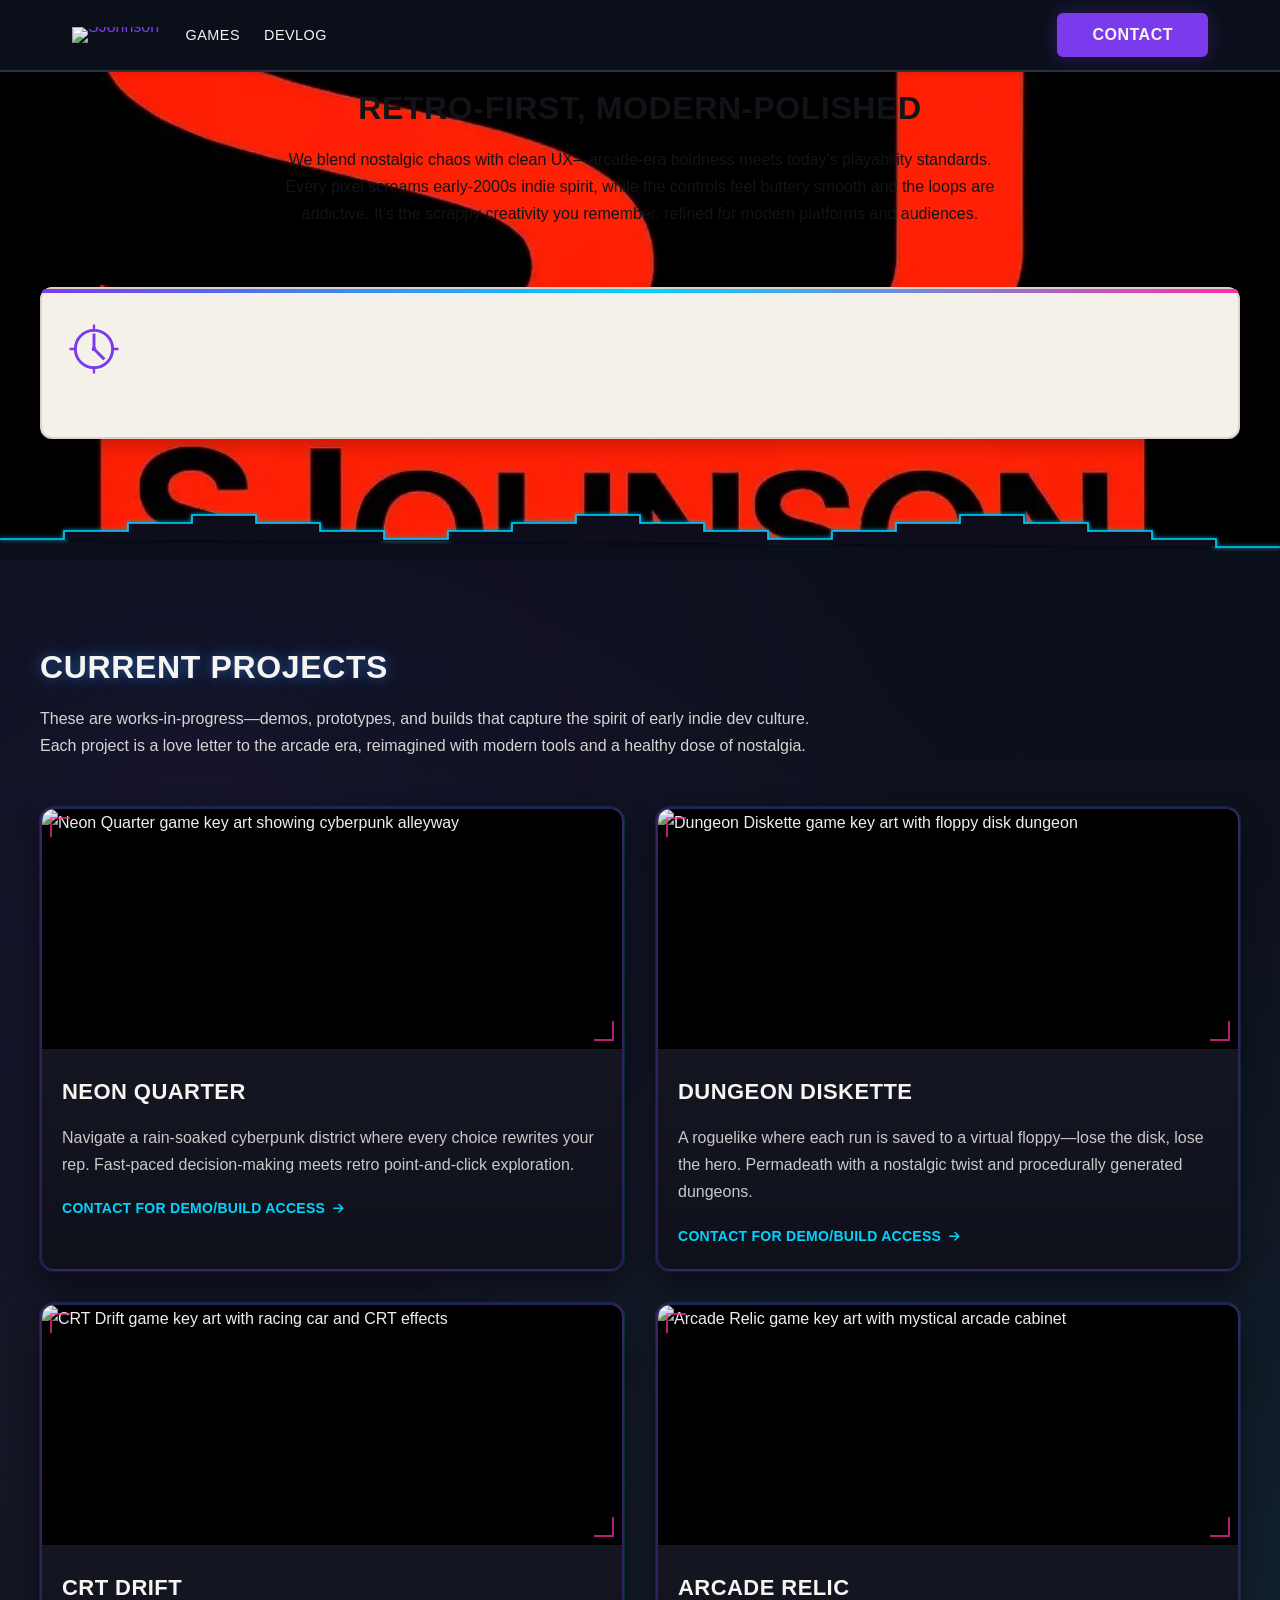
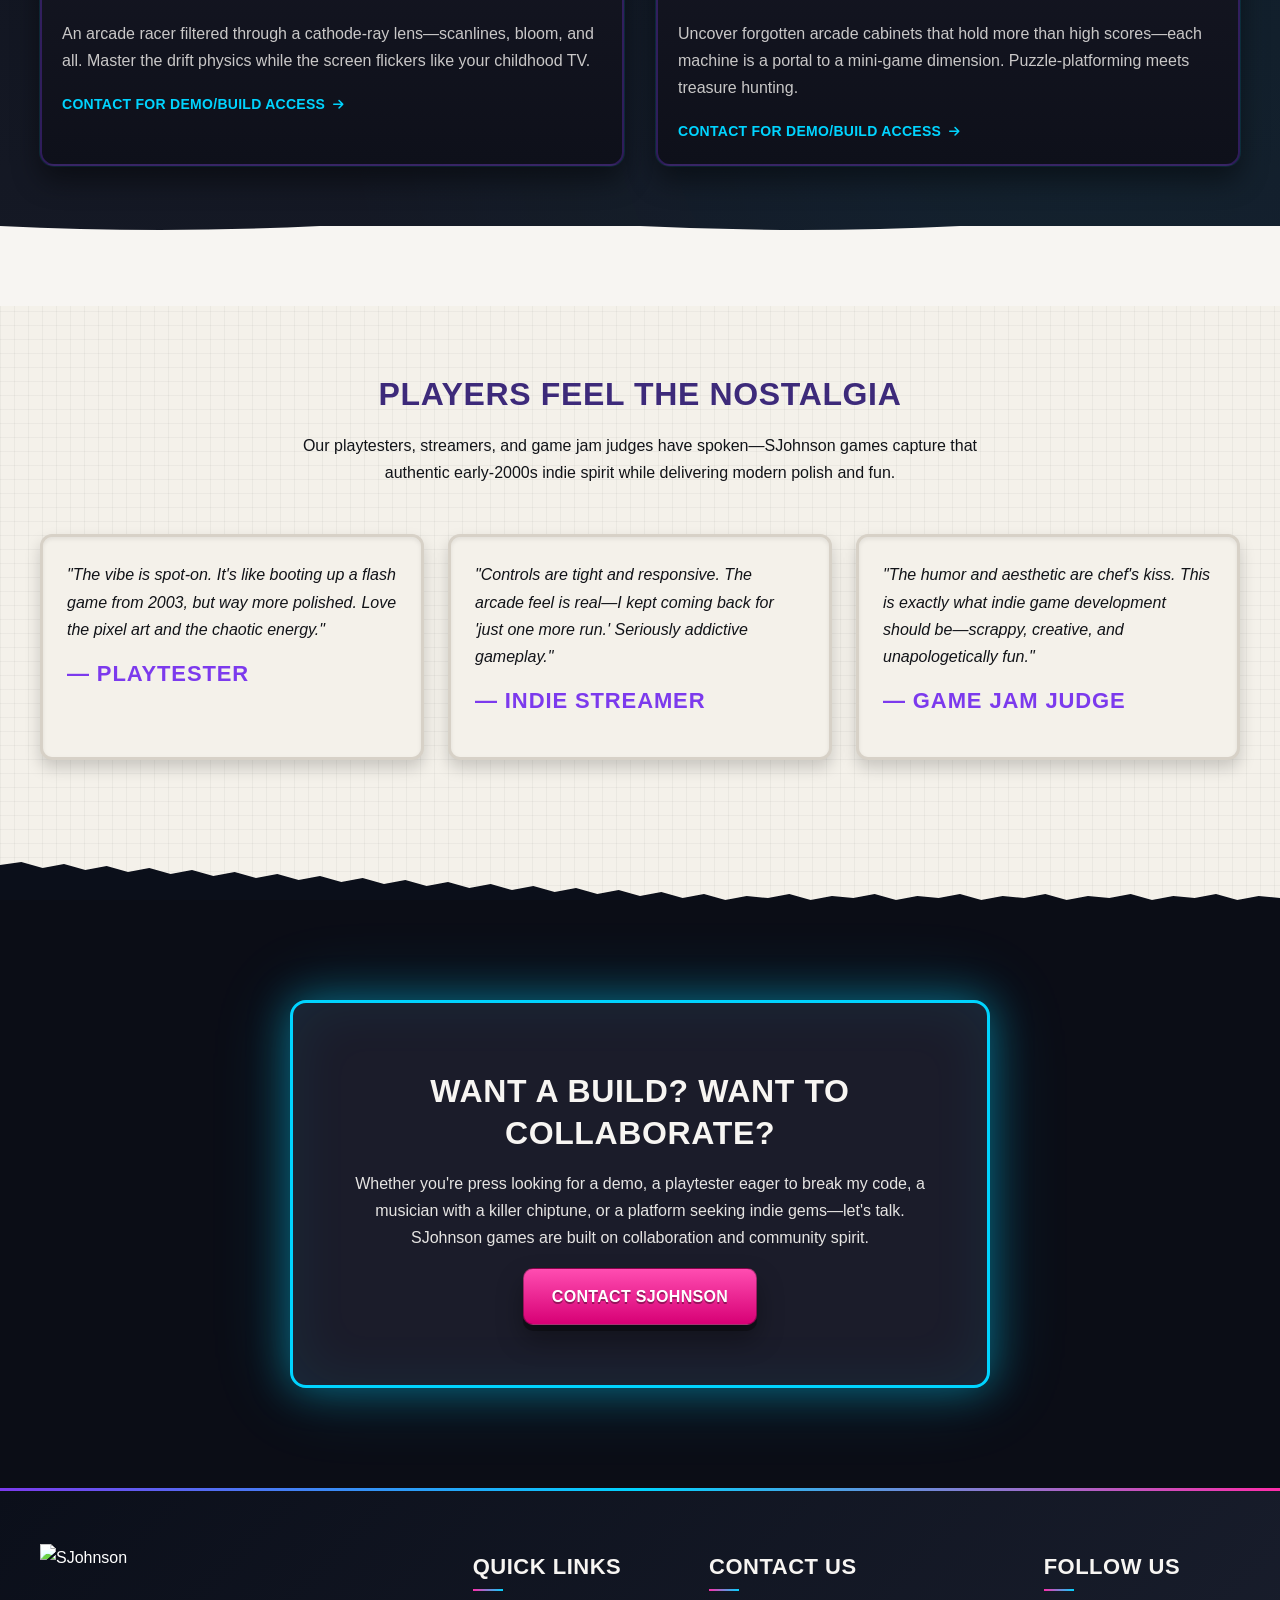
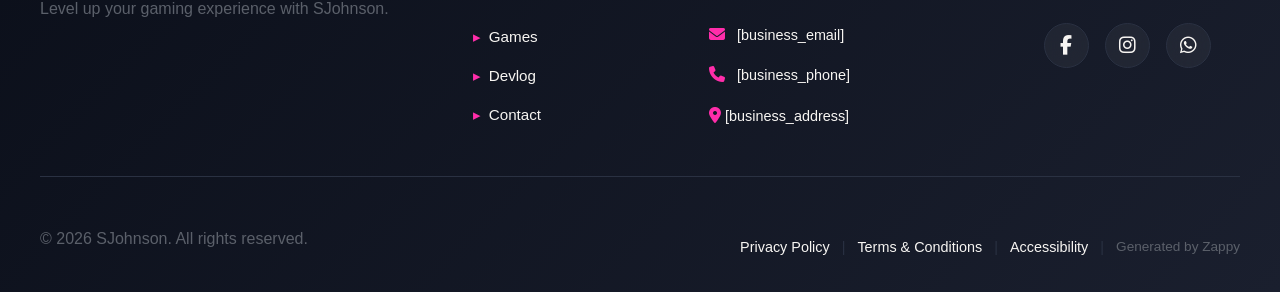
==== commit d2aa83f2: "Background sync: Progressive GitHub Sync" ====
--- a/public/index.html
+++ b/public/index.html
@@ -1 +1 @@
-<!doctype html><html dir="ltr" lang="en"><head><meta charset="UTF-8"><meta content="width=device-width,initial-scale=1" name="viewport"><meta content="index, follow" name="robots"><title>Indie Video Game Developer with Retro Flair — SJohnson</title><meta content="SJohnson creates arcade-inspired indie games with early-2000s internet nostalgia. Experience bold visuals, old-school gaming culture, and chaotic fun." name="description"><meta content="video game developer, indie game developer, retro arcade games, old-school gaming, SJohnson" name="keywords"><link href="/assets/favicon.ico" rel="icon" type="image/x-icon"><link href="/assets/favicon-16x16.png" rel="icon" type="image/png" sizes="16x16"><link href="/assets/favicon-32x32.png" rel="icon" type="image/png" sizes="32x32"><link href="/assets/favicon-48x48.png" rel="icon" type="image/png" sizes="48x48"><link href="/assets/favicon-192x192.png" rel="icon" type="image/png" sizes="192x192"><link href="/assets/favicon-512x512.png" rel="icon" type="image/png" sizes="512x512"><link href="/assets/apple-touch-icon.png" rel="apple-touch-icon"><script>!function(){"use strict";var t="3dfed444-ba6f-4d1f-99e3-614d22e4a907",e="https://api.zappy5.com/api/analytics/track",a=18e5,n=2592e6,o=!0,i=!0,r=!0;var s=function(){var e="zappy_visitor_"+t,a=null;try{if(a=localStorage.getItem(e)){var o=JSON.parse(a),i=Date.now();if(i-o.created<n)return o.lastSeen=i,localStorage.setItem(e,JSON.stringify(o)),o.id}}catch(t){console.warn("Zappy Analytics: LocalStorage not available")}var r="zv_"+Date.now()+"_"+Math.random().toString(36).substr(2,9);try{localStorage.setItem(e,JSON.stringify({id:r,created:Date.now(),lastSeen:Date.now()}))}catch(t){}return r}(),c=function(){var e="zappy_session_"+t,n=null;try{if(n=sessionStorage.getItem(e)){var o=JSON.parse(n),i=Date.now();if(i-o.timestamp<a)return o.timestamp=i,sessionStorage.setItem(e,JSON.stringify(o)),o.id}}catch(t){console.warn("Zappy Analytics: SessionStorage not available")}var r="zs_"+Date.now()+"_"+Math.random().toString(36).substr(2,9);try{sessionStorage.setItem(e,JSON.stringify({id:r,timestamp:Date.now()}))}catch(t){}return r}();function l(a,n){n=n||{};var o={website_id:t,event_type:a,page_path:window.location.pathname,referrer:document.referrer||"direct",visitor_id:s,session_id:c,metadata:n};if(navigator.sendBeacon){var i=new Blob([JSON.stringify(o)],{type:"application/json"});navigator.sendBeacon(e,i)}else fetch(e,{method:"POST",headers:{"Content-Type":"application/json"},body:JSON.stringify(o),keepalive:!0}).catch(function(t){console.warn("Zappy Analytics: Failed to track event",t)})}o&&l("pageview",{title:document.title,url:window.location.href}),i&&document.addEventListener("click",function(t){var e=t.target;if("BUTTON"===e.tagName||e.closest("button")){var a="BUTTON"===e.tagName?e:e.closest("button");l("click",{element:"button",text:a.textContent.trim().substring(0,100),id:a.id||null,class:a.className||null})}else if("A"===e.tagName||e.closest("a")){var n="A"===e.tagName?e:e.closest("a");l("navigation",{element:"link",text:n.textContent.trim().substring(0,100),href:n.href,external:n.hostname!==window.location.hostname})}},!0),r&&document.addEventListener("submit",function(t){var e=t.target;l("form_submit",{form_id:e.id||null,form_name:e.name||null,form_action:e.action||null,form_method:e.method||"GET"})},!0);var d=Date.now();window.addEventListener("beforeunload",function(){l("page_unload",{time_on_page:Math.floor((Date.now()-d)/1e3),page_path:window.location.pathname})}),window.zappyAnalytics={track:l,getVisitorId:function(){return s},getSessionId:function(){return c}}}()</script><meta content="Indie Video Game Developer with Retro Flair — SJohnson" property="og:title"><meta content="SJohnson creates arcade-inspired indie games with early-2000s internet nostalgia. Experience bold visuals, old-school gaming culture, and chaotic fun." property="og:description"><meta content="website" property="og:type"><meta content="en_US" property="og:locale"><meta content="summary_large_image" name="twitter:card"><meta content="Indie Video Game Developer with Retro Flair — SJohnson" name="twitter:title"><meta content="SJohnson creates arcade-inspired indie games with early-2000s internet nostalgia. Experience bold visuals, old-school gaming culture, and chaotic fun." name="twitter:description"><link href="https://cdnjs.cloudflare.com/ajax/libs/font-awesome/6.4.0/css/all.min.css" rel="stylesheet"><link href="/assets/favicon.ico" rel="icon" type="image/x-icon"><link href="/assets/favicon-16x16.png" rel="icon" type="image/png" sizes="16x16"><link href="/assets/favicon-32x32.png" rel="icon" type="image/png" sizes="32x32"><link href="/assets/favicon-48x48.png" rel="icon" type="image/png" sizes="48x48"><link href="/assets/favicon-192x192.png" rel="icon" type="image/png" sizes="192x192"><link href="/assets/favicon-512x512.png" rel="icon" type="image/png" sizes="512x512"><link href="/assets/apple-touch-icon.png" rel="apple-touch-icon"><link href="https://cdn.jsdelivr.net/npm/vanilla-cookieconsent@3/dist/cookieconsent.css" rel="stylesheet"><script src="https://cdn.jsdelivr.net/npm/vanilla-cookieconsent@3/dist/cookieconsent.umd.js"></script><script src="https://cdn.jsdelivr.net/gh/mickidum/acc_toolbar/acctoolbar/acctoolbar.min.js"></script><style data-zappy-section-v2-css="true">.home-Hero-section{position:relative;width:100%;min-height:100vh;display:flex;align-items:flex-end;padding:0 24px 80px 24px;overflow:hidden;background-color:#0b0d16}.home-Hero-section__bg-wrapper{position:absolute;top:0;left:0;width:100%;height:100%;background-size:cover;background-position:center;background-repeat:no-repeat;z-index:0}.home-Hero-section__scrim{position:absolute;top:0;left:0;width:100%;height:100%;background:linear-gradient(180deg,rgba(11,13,22,0) 0,rgba(11,13,22,.55) 70%,rgba(11,13,22,.85) 100%);z-index:1;pointer-events:none}.home-Hero-section__scan-lines{position:absolute;top:0;left:0;width:100%;height:100%;background:repeating-linear-gradient(0deg,rgba(0,0,0,.08) 0,rgba(0,0,0,.08) 1px,transparent 1px,transparent 3px);z-index:2;pointer-events:none;opacity:.3}.home-Hero-section__content-container{position:relative;z-index:10;width:100%;max-width:1200px;margin:0 auto;display:flex;justify-content:flex-start;align-items:flex-end}.home-Hero-section__card{background:rgba(11,13,22,.92);backdrop-filter:blur(12px);-webkit-backdrop-filter:blur(12px);border:3px solid rgba(0,182,255,.35);border-radius:16px;padding:40px;max-width:580px;width:100%;box-shadow:0 0 40px rgba(0,182,255,.25),0 18px 40px rgba(0,0,0,.5),inset 0 1px 0 rgba(255,255,255,.08);position:relative;color:var(--text-light)}.home-Hero-section__card::before{content:'';position:absolute;top:-2px;left:-2px;right:-2px;bottom:-2px;background:linear-gradient(135deg,rgba(255,45,170,.4) 0,rgba(0,212,255,.4) 50%,rgba(124,58,237,.4) 100%);border-radius:16px;z-index:-1;opacity:.6;filter:blur(8px)}.home-Hero-section__status-badge{display:inline-flex;align-items:center;gap:8px;background:rgba(0,212,255,.15);border:2px solid rgba(0,212,255,.5);border-radius:999px;padding:6px 16px;margin-bottom:24px}.home-Hero-section__status-icon{color:var(--secondary);font-size:12px;animation:home-Hero-pulse 2s ease-in-out infinite}@keyframes home-Hero-pulse{0%,100%{opacity:1}50%{opacity:.4}}.home-Hero-section__status-badge h3{font-family:'Pixelify Sans','Press Start 2P',system-ui,sans-serif;font-size:14px;font-weight:900;line-height:1.2;text-transform:uppercase;color:var(--text-light);margin:0;letter-spacing:.02em}.home-Hero-section__card h1{font-family:'Pixelify Sans','Press Start 2P',system-ui,sans-serif;font-size:44px;font-weight:900;letter-spacing:.03em;line-height:1.05;text-transform:uppercase;color:#fff;text-shadow:0 4px 0 rgba(0,0,0,.55),0 10px 18px rgba(0,0,0,.35);margin:0 0 24px 0}.home-Hero-section__card p{font-family:Inter,system-ui,-apple-system,'Segoe UI',Roboto,Helvetica,Arial,sans-serif;font-size:16px;font-weight:600;line-height:1.6;color:rgba(255,255,255,.9);text-shadow:0 2px 0 rgba(0,0,0,.35);margin:0 0 32px 0}.home-Hero-section__cta-row{display:flex;gap:16px;flex-wrap:wrap}.home-Hero-section__btn{display:inline-flex;align-items:center;justify-content:center;padding:14px 24px;border-radius:10px;font-family:'Pixelify Sans','Press Start 2P',system-ui,sans-serif;font-size:14px;font-weight:800;letter-spacing:.02em;text-transform:uppercase;text-decoration:none;border:1px solid rgba(0,0,0,.35);transition:transform 160ms ease,box-shadow 160ms ease;cursor:pointer;position:relative}.home-Hero-section__btn:active{transform:translateY(4px)}.home-Hero-section__btn--primary{background:linear-gradient(180deg,#ff4db1 0,#d70075 100%);color:#fff;box-shadow:0 6px 0 rgba(0,0,0,.35),0 14px 26px rgba(0,0,0,.35);text-shadow:0 2px 0 rgba(0,0,0,.35)}.home-Hero-section__btn--primary:hover{transform:translateY(-2px);box-shadow:0 8px 0 rgba(0,0,0,.35),0 18px 32px rgba(0,0,0,.4)}.home-Hero-section__btn--primary:active{box-shadow:0 2px 0 rgba(0,0,0,.35),0 8px 16px rgba(0,0,0,.3)}.home-Hero-section__btn--secondary{background:linear-gradient(180deg,#25ccff 0,#0079d6 100%);color:#fff;box-shadow:0 6px 0 rgba(0,0,0,.35),0 14px 26px rgba(0,0,0,.35);text-shadow:0 2px 0 rgba(0,0,0,.35)}.home-Hero-section__btn--secondary:hover{transform:translateY(-2px);box-shadow:0 8px 0 rgba(0,0,0,.35),0 18px 32px rgba(0,0,0,.4)}.home-Hero-section__btn--secondary:active{box-shadow:0 2px 0 rgba(0,0,0,.35),0 8px 16px rgba(0,0,0,.3)}@media (max-width:768px){.home-Hero-section{padding:100px 16px 60px 16px;align-items:center;min-height:100vh}.home-Hero-section__content-container{justify-content:center}.home-Hero-section__card{padding:32px 24px;max-width:100%}.home-Hero-section__card h1{font-size:32px;line-height:1.1;margin-bottom:20px}.home-Hero-section__card p{font-size:15px;margin-bottom:28px}.home-Hero-section__status-badge{margin-bottom:20px}.home-Hero-section__status-badge h3{font-size:11px}.home-Hero-section__cta-row{flex-direction:column;gap:12px}.home-Hero-section__btn{width:100%;padding:16px 20px;font-size:13px}}</style><link href="/styles.css" rel="stylesheet"><style id="zappy-dropdown-submenu-styles">#navMenu li:has(.sub-menu),.nav-menu li:has(.sub-menu),.navbar li:has(.sub-menu),nav li:has(.sub-menu){position:relative}#navMenu .sub-menu,.nav-menu .sub-menu,.navbar .sub-menu,nav .sub-menu{display:block!important;position:absolute!important;top:100%;left:0;min-width:220px;background:#fff;border-radius:8px;box-shadow:0 8px 25px rgba(0,0,0,.15);padding:8px 0;opacity:0;visibility:hidden;transform:translateY(10px);transition:all .3s ease;z-index:1000;list-style:none;pointer-events:none}#navMenu li:hover>.sub-menu,.nav-menu li:hover>.sub-menu,.navbar li:hover>.sub-menu,nav li:hover>.sub-menu{opacity:1!important;visibility:visible!important;transform:translateY(0)!important;pointer-events:auto!important}.sub-menu li{list-style:none;margin:0;padding:0}.sub-menu a{display:block!important;padding:10px 16px!important;color:#333!important;font-weight:500;text-decoration:none;white-space:nowrap;transition:background-color .2s}.sub-menu a:hover{background-color:#f5f5f5}[dir=rtl] .nav-menu .sub-menu,[dir=rtl] .navbar .sub-menu,[dir=rtl] nav .sub-menu,html[lang=ar] .nav-menu .sub-menu,html[lang=ar] .navbar .sub-menu,html[lang=ar] nav .sub-menu,html[lang=he] .nav-menu .sub-menu,html[lang=he] .navbar .sub-menu,html[lang=he] nav .sub-menu{left:auto!important;right:0!important}.sub-menu:empty,.sub-menu:not(:has(li)),.sub-menu:not(:has(li:not(.zappy-hidden-menu-item))){display:none!important;opacity:0!important;visibility:hidden!important;pointer-events:none!important}li:has(.menu-group-title):hover>.sub-menu{opacity:1!important;visibility:visible!important;transform:translateY(0)!important;pointer-events:auto!important}#navMenu>li>.menu-group-title,.nav-menu>li>.menu-group-title{display:inline-block;padding:.5rem 1rem;cursor:default;user-select:none}@media (max-width:768px){#navMenu .sub-menu,.nav-menu .sub-menu,.navbar .sub-menu,nav .sub-menu{position:static!important;transform:none!important;box-shadow:none!important;background:0 0!important;max-height:0;overflow:hidden;opacity:0;visibility:hidden;transition:max-height .3s ease,opacity .3s ease;padding:0!important;border-radius:0!important}.sub-menu.mobile-expanded{max-height:500px!important;opacity:1!important;visibility:visible!important;padding:8px 0 8px 16px!important}[dir=rtl] .sub-menu.mobile-expanded,html[lang=he] .sub-menu.mobile-expanded{padding:8px 16px 8px 0!important}#navMenu li:hover>.sub-menu,.nav-menu li:hover>.sub-menu,.navbar li:hover>.sub-menu,nav li:hover>.sub-menu{opacity:0;visibility:hidden;pointer-events:none}#navMenu li>.sub-menu.mobile-expanded,.nav-menu li>.sub-menu.mobile-expanded,.navbar li>.sub-menu.mobile-expanded,nav li>.sub-menu.mobile-expanded{opacity:1!important;visibility:visible!important;pointer-events:auto!important}#navMenu li:has(.sub-menu),.nav-menu li:has(.sub-menu),.navbar li:has(.sub-menu),nav li:has(.sub-menu){display:flex!important;flex-wrap:wrap!important;align-items:center!important;position:relative!important;min-height:44px!important}#navMenu li:has(.sub-menu)>a,.nav-menu li:has(.sub-menu)>a,.navbar li:has(.sub-menu)>a,nav li:has(.sub-menu)>a{flex:1!important;min-width:0!important}#navMenu li:has(.sub-menu)>.menu-group-title,.nav-menu li:has(.sub-menu)>.menu-group-title,.navbar li:has(.sub-menu)>.menu-group-title,nav li:has(.sub-menu)>.menu-group-title{flex:1!important;min-width:0!important;padding:0!important;line-height:inherit!important}#navMenu li:has(.sub-menu)>.sub-menu,.nav-menu li:has(.sub-menu)>.sub-menu,.navbar li:has(.sub-menu)>.sub-menu,nav li:has(.sub-menu)>.sub-menu{flex-basis:100%!important;width:100%!important}#navMenu li:has(.sub-menu)>a [class*=arrow],#navMenu li:has(.sub-menu)>a [class*=chevron],.nav-menu li:has(.sub-menu)>a .fa-angle-down,.nav-menu li:has(.sub-menu)>a .fa-chevron-down,.nav-menu li:has(.sub-menu)>a [class*=arrow],.nav-menu li:has(.sub-menu)>a [class*=chevron],nav li:has(.sub-menu)>a [class*=arrow],nav li:has(.sub-menu)>a [class*=chevron]{display:none!important;visibility:hidden!important}.mobile-submenu-toggle{display:flex!important;align-items:center!important;justify-content:center!important;width:44px!important;height:auto!important;background:0 0!important;border:none!important;cursor:pointer!important;color:var(--text-dark)!important;position:static!important;flex-shrink:0!important;align-self:stretch!important;z-index:2!important;padding:0!important;margin:0!important}.mobile-submenu-toggle::after{content:''!important;width:0!important;height:0!important;border-left:6px solid transparent!important;border-right:6px solid transparent!important;border-top:7px solid currentColor!important;transition:transform .3s ease!important}.mobile-submenu-toggle.expanded::after{transform:rotate(180deg)!important}.sub-menu a{padding:10px 0!important;display:block!important;color:var(--text-dark)!important}.navbar .sub-menu li a,.zappy-products-dropdown .sub-menu a,nav.navbar .sub-menu li a{color:var(--text-dark)!important}}@media (min-width:769px){.mobile-submenu-toggle{display:none!important}}</style><style id="zappy-widget-visibility">#mic-access-tool-box,#mic-access-tool-general-button,#mic-init-access-tool #mic-access-tool-box,#mic-init-access-tool #mic-access-tool-general-button,#mic-init-access-tool .mic-access-tool-general-button,._access-icon,._access-menu,.mic-access-tool-box,.mic-access-tool-general-button,div[id*=mic-access-tool-box]{display:none!important;visibility:hidden!important;opacity:0!important;pointer-events:none!important}</style></head><body><nav class="navbar"><button aria-label="Menu" class="mobile-toggle" id="mobileToggle"><svg viewBox="0 0 24 24" fill="none" class="hamburger-icon" height="24" width="24"><path d="M3 12h18M3 6h18M3 18h18" stroke="currentColor" stroke-width="2" stroke-linecap="round"></path></svg><svg viewBox="0 0 24 24" fill="none" class="close-icon" height="24" width="24" style="display:none"><path d="M18 6L6 18M6 6l12 12" stroke="currentColor" stroke-width="2" stroke-linecap="round"></path></svg></button><button aria-label="Call" class="phone-header-btn"><svg viewBox="0 0 24 24" fill="currentColor" height="20" width="20"><path d="M22 16.92v3a2 2 0 0 1-2.18 2 19.79 19.79 0 0 1-8.63-3.07 19.5 19.5 0 0 1-6-6 19.79 19.79 0 0 1-3.07-8.67A2 2 0 0 1 4.11 2h3a2 2 0 0 1 2 1.72 12.84 12.84 0 0 0 .7 2.81 2 2 0 0 1-.45 2.11L8.09 9.91a16 16 0 0 0 6 6l1.27-1.27a2 2 0 0 1 2.11-.45 12.84 12.84 0 0 0 2.81.7A2 2 0 0 1 22 16.92z"></path></svg></button><div class="nav-container"><div class="nav-brand"><a href="/" class="logo-link"><img alt="SJohnson" src="/assets/sjohnson-gaming-logo.webp" class="logo"></a></div><ul class="nav-menu" id="navMenu"><li><a href="/games">Games</a></li><li><a href="/devlog">Devlog</a></li></ul><div class="nav-cta-container"><a href="/contact" class="nav-cta-btn">Contact</a></div></div></nav><main><section class="home-Hero-section" data-layout-spec="Home-Hero" data-hero-type="fullscreen-scrim" data-zappy-section="true"><div class="home-Hero-section__bg-wrapper" style="background-image:url('assets/site-home-hero-bg.webp');background-size:cover;background-position:center"></div><div class="home-Hero-section__scrim"></div><div class="home-Hero-section__content-container"><div class="home-Hero-section__card"><div class="home-Hero-section__status-badge"><span class="home-Hero-section__status-icon">●</span><h3>New Build Drops Regularly</h3></div><h1>Indie Games,<br>Built Like It's 2003</h1><p>Embracing the scrappy, creative spirit of early-internet game development with retro arcade aesthetics and nostalgic pixel-perfect passion.</p><div class="home-Hero-section__cta-row"><a href="/games" class="home-Hero-section__btn home-Hero-section__btn--primary">Explore Games</a><a href="/contact" class="home-Hero-section__btn home-Hero-section__btn--secondary">Get in Touch</a></div></div></div><div class="home-Hero-section__scan-lines" aria-hidden="true"></div></section><section class="home-features-section" data-layout-spec="Home-features" data-zappy-bg-color="#f4f1ea" data-zappy-bg-image="assets/business-general-hero-upload-1772401972704.webp" data-zappy-bg-overlay-color="#000000" data-zappy-bg-overlay-opacity="0" data-zappy-bg-type="image" data-zappy-bg-video-type="" data-zappy-bg-video-url="" id="zappy-section-1" style="background-image:linear-gradient(rgba(0,0,0,0),rgba(0,0,0,0)),url(&quot;assets/business-general-hero-upload-1772401972704.webp&quot;);--zappy-bg-overlay:rgba(0, 0, 0, 0);--zappy-bg-image:url(&quot;assets/business-general-hero-upload-1772401972704.webp&quot;);background-size:cover;background-position:center center;background-repeat:no-repeat;position:relative;overflow:hidden;--zappy-bg-color:#f4f1ea"><div class="home-features-container"><div class="home-features-intro"><h2>Retro-first, modern-polished</h2><p>We blend nostalgic chaos with clean UX—arcade-era boldness meets today's playability standards. Every pixel screams early-2000s indie spirit, while the controls feel buttery smooth and the loops are addictive. It's the scrappy creativity you remember, refined for modern platforms and audiences.</p></div><article class="home-features-card"><div class="home-features-card-accent"></div><svg viewBox="0 0 48 48" fill="none" class="home-features-card-icon" data-element-type="icon" data-icon-type="svg" xmlns="http://www.w3.org/2000/svg"><circle cx="24" cy="24" fill="none" r="16" stroke="currentColor" stroke-width="2.5"></circle><path d="M24 12 L24 24 L32 32" stroke="currentColor" stroke-width="2.5" stroke-linecap="square"></path><path d="M8 24 L4 24 M44 24 L40 24 M24 8 L24 4 M24 44 L24 40" stroke="currentColor" stroke-width="2" stroke-linecap="square"></path><circle cx="24" cy="24" fill="currentColor" r="2"></circle></svg><h3>Playable, Shareable, Memorable</h3><p>Tight gameplay loops that hook you in seconds, quick downloads for instant gratification, and streamer-friendly moments that create viral clips. Built by a video game developer who knows what makes games stick—and what makes them spread.</p></article></div><div class="home-features-divider-wrapper"><svg viewBox="0 0 1200 60" xmlns="http://www.w3.org/2000/svg" aria-hidden="true" data-no-icon-edit="true" preserveAspectRatio="none"><defs><filter id="home-features-glow"><feGaussianBlur result="coloredBlur" stdDeviation="2"></feGaussianBlur><feMerge><feMergeNode in="coloredBlur"></feMergeNode><feMergeNode in="SourceGraphic"></feMergeNode></feMerge></filter></defs><path d="M0,60 L0,40 L60,40 L60,32 L120,32 L120,24 L180,24 L180,16 L240,16 L240,24 L300,24 L300,32 L360,32 L360,40 L420,40 L420,32 L480,32 L480,24 L540,24 L540,16 L600,16 L600,24 L660,24 L660,32 L720,32 L720,40 L780,40 L780,32 L840,32 L840,24 L900,24 L900,16 L960,16 L960,24 L1020,24 L1020,32 L1080,32 L1080,40 L1140,40 L1140,48 L1200,48 L1200,60 Z" fill="var(--bg-dark)"></path><path d="M0,40 L60,40 L60,32 L120,32 L120,24 L180,24 L180,16 L240,16 L240,24 L300,24 L300,32 L360,32 L360,40 L420,40 L420,32 L480,32 L480,24 L540,24 L540,16 L600,16 L600,24 L660,24 L660,32 L720,32 L720,40 L780,40 L780,32 L840,32 L840,24 L900,24 L900,16 L960,16 L960,24 L1020,24 L1020,32 L1080,32 L1080,40 L1140,40 L1140,48 L1200,48" stroke="var(--secondary)" stroke-width="1.5" fill="var(--bg-dark)" filter="url(#home-features-glow)"></path></svg></div></section><section class="home-portfolio-section" data-layout-spec="Home-portfolio"><div class="home-portfolio-container"><div class="home-portfolio-intro"><h2>Current Projects</h2><p>These are works-in-progress—demos, prototypes, and builds that capture the spirit of early indie dev culture. Each project is a love letter to the arcade era, reimagined with modern tools and a healthy dose of nostalgia.</p></div><div class="home-portfolio-grid"><article class="home-portfolio-card"><div class="home-portfolio-card-image-wrapper"><img alt="Neon Quarter game key art showing cyberpunk alleyway" src="/assets/site-home-portfolio-image-1.webp" data-context="Neon Quarter game key art: a cyberpunk alleyway bathed in electric pink and cyan neon signs, pixel art style with high contrast, arcade game poster aesthetic, retro gaming vibe, 8-bit inspired but detailed" data-placeholder="home-portfolio-image-1" height="400" width="600"><div class="home-portfolio-card-corner home-portfolio-card-corner-tl"></div><div class="home-portfolio-card-corner home-portfolio-card-corner-br"></div></div><div class="home-portfolio-card-content"><h3>Neon Quarter</h3><p>Navigate a rain-soaked cyberpunk district where every choice rewrites your rep. Fast-paced decision-making meets retro point-and-click exploration.</p><a href="/contact" class="home-portfolio-card-link">Contact for demo/build access<i class="fas fa-arrow-right" data-element-type="icon" data-icon-type="fontawesome"></i></a></div></article><article class="home-portfolio-card"><div class="home-portfolio-card-image-wrapper"><img alt="Dungeon Diskette game key art with floppy disk dungeon" src="/assets/site-home-portfolio-image-2.webp" data-context="Dungeon Diskette game key art: a floppy disk transforming into a fantasy dungeon entrance, pixel art style, purple and magenta color scheme, arcade game poster aesthetic, retro computing meets fantasy RPG" data-placeholder="home-portfolio-image-2" height="400" width="600"><div class="home-portfolio-card-corner home-portfolio-card-corner-tl"></div><div class="home-portfolio-card-corner home-portfolio-card-corner-br"></div></div><div class="home-portfolio-card-content"><h3>Dungeon Diskette</h3><p>A roguelike where each run is saved to a virtual floppy—lose the disk, lose the hero. Permadeath with a nostalgic twist and procedurally generated dungeons.</p><a href="/contact" class="home-portfolio-card-link">Contact for demo/build access<i class="fas fa-arrow-right" data-element-type="icon" data-icon-type="fontawesome"></i></a></div></article><article class="home-portfolio-card"><div class="home-portfolio-card-image-wrapper"><img alt="CRT Drift game key art with racing car and CRT effects" src="/assets/site-home-portfolio-image-3.webp" data-context="CRT Drift game key art: a retro race car drifting with scanline CRT screen effects, vibrant cyan and hot pink trails, arcade racing game poster, 80s aesthetic with pixel art style" data-placeholder="home-portfolio-image-3" height="400" width="600"><div class="home-portfolio-card-corner home-portfolio-card-corner-tl"></div><div class="home-portfolio-card-corner home-portfolio-card-corner-br"></div></div><div class="home-portfolio-card-content"><h3>CRT Drift</h3><p>An arcade racer filtered through a cathode-ray lens—scanlines, bloom, and all. Master the drift physics while the screen flickers like your childhood TV.</p><a href="/contact" class="home-portfolio-card-link">Contact for demo/build access<i class="fas fa-arrow-right" data-element-type="icon" data-icon-type="fontawesome"></i></a></div></article><article class="home-portfolio-card"><div class="home-portfolio-card-image-wrapper"><img alt="Arcade Relic game key art with mystical arcade cabinet" src="/assets/site-home-portfolio-image-4.webp" data-context="Arcade Relic game key art: an ancient arcade cabinet glowing with mysterious power, pixel art style, purple and cyan mystical energy, treasure hunter meets retro gaming, adventure game poster aesthetic" data-placeholder="home-portfolio-image-4" height="400" width="600"><div class="home-portfolio-card-corner home-portfolio-card-corner-tl"></div><div class="home-portfolio-card-corner home-portfolio-card-corner-br"></div></div><div class="home-portfolio-card-content"><h3>Arcade Relic</h3><p>Uncover forgotten arcade cabinets that hold more than high scores—each machine is a portal to a mini-game dimension. Puzzle-platforming meets treasure hunting.</p><a href="/contact" class="home-portfolio-card-link">Contact for demo/build access<i class="fas fa-arrow-right" data-element-type="icon" data-icon-type="fontawesome"></i></a></div></article></div></div><div class="home-portfolio-divider-wrapper"><svg viewBox="0 0 1200 80" xmlns="http://www.w3.org/2000/svg" aria-hidden="true" data-no-icon-edit="true" preserveAspectRatio="none"><defs><linearGradient id="home-portfolio-crt-gradient" x1="0%" x2="0%" y1="0%" y2="100%"><stop offset="0%" style="stop-color:#0B0F1A;stop-opacity:1"></stop><stop offset="50%" style="stop-color:#1A1F2E;stop-opacity:0.6"></stop><stop offset="100%" style="stop-color:#F7F5F2"></stop></linearGradient></defs><path d="M0,80 L0,0 Q150,8 300,0 T600,0 Q750,8 900,0 T1200,0 L1200,80 Z" fill="var(--bg-light)"></path></svg></div></section><section class="home-testimonials-section" data-layout-spec="Home-testimonials"><div class="testimonials-container"><div class="testimonials-intro"><h2>Players feel the nostalgia</h2><p>Our playtesters, streamers, and game jam judges have spoken—SJohnson games capture that authentic early-2000s indie spirit while delivering modern polish and fun.</p></div><div class="testimonials-grid"><div class="testimonial-card"><p>"The vibe is spot-on. It's like booting up a flash game from 2003, but way more polished. Love the pixel art and the chaotic energy."</p><h3>— Playtester</h3></div><div class="testimonial-card"><p>"Controls are tight and responsive. The arcade feel is real—I kept coming back for 'just one more run.' Seriously addictive gameplay."</p><h3>— Indie streamer</h3></div><div class="testimonial-card"><p>"The humor and aesthetic are chef's kiss. This is exactly what indie game development should be—scrappy, creative, and unapologetically fun."</p><h3>— Game jam judge</h3></div></div></div><div class="testimonials-divider-wrapper"><svg viewBox="0 0 1200 80" xmlns="http://www.w3.org/2000/svg" aria-hidden="true" data-no-icon-edit="true" preserveAspectRatio="none"><path d="M0,80 L0,45 L20,42 L40,48 L60,44 L80,50 L100,46 L120,52 L140,48 L160,54 L180,50 L200,56 L220,52 L240,58 L260,54 L280,60 L300,56 L320,62 L340,58 L360,64 L380,60 L400,66 L420,62 L440,68 L460,64 L480,70 L500,66 L520,72 L540,68 L560,74 L580,70 L600,76 L620,72 L640,78 L660,74 L680,80 L700,76 L720,78 L740,74 L760,80 L780,76 L800,78 L820,74 L840,80 L860,76 L880,78 L900,74 L920,80 L940,76 L960,78 L980,74 L1000,80 L1020,76 L1040,78 L1060,74 L1080,80 L1100,76 L1120,78 L1140,74 L1160,80 L1180,76 L1200,78 L1200,80 Z" fill="var(--bg-dark)"></path></svg></div></section><section class="home-cta-section" data-layout-spec="Home-cta"><div class="home-cta-container"><div class="home-cta-panel"><h2>Want a build? Want to collaborate?</h2><p>Whether you're press looking for a demo, a playtester eager to break my code, a musician with a killer chiptune, or a platform seeking indie gems—let's talk. SJohnson games are built on collaboration and community spirit.</p><a href="/contact" class="btn-primary">Contact SJohnson</a></div></div></section></main><footer class="site-footer"><div class="footer-container"><div class="footer-top"><div class="footer-column footer-about"><img alt="SJohnson" src="/assets/sjohnson-gaming-logo.webp" class="logo"><p class="footer-tagline">Level up your gaming experience with SJohnson.</p></div><div class="footer-column footer-links"><h3 class="footer-heading">Quick Links</h3><ul class="footer-nav"><li><a href="/games">Games</a></li><li><a href="/devlog">Devlog</a></li><li><a href="/contact">Contact</a></li></ul></div><div class="footer-column footer-contact"><h3 class="footer-heading">Contact Us</h3><ul class="footer-contact-list"><li><i class="fas fa-envelope"></i><a href="mailto:[business_email]">[business_email]</a></li><li><i class="fas fa-phone"></i><a href="tel:[business_phone]">[business_phone]</a></li><li><a href="/"><i class="fas fa-map-marker-alt"></i><span>[business_address]</span></a></li></ul></div><div class="footer-column footer-social"><h3 class="footer-heading">Follow Us</h3><div class="social-links"><a href="[facebook_handle]" aria-label="Facebook"><i class="fab fa-facebook-f"></i></a><a href="[instagram_handle]" aria-label="Instagram"><i class="fab fa-instagram"></i></a><a href="[whatsapp_handle]" aria-label="WhatsApp"><i class="fab fa-whatsapp"></i></a></div></div></div><div class="footer-bottom"><div class="footer-copyright"><p>© 2026 SJohnson. All rights reserved.</p></div><div class="footer-legal"><a href="/privacy">Privacy Policy</a><span class="separator">|</span><a href="/terms">Terms &amp; Conditions</a><span class="separator">|</span><a href="/accessibility">Accessibility</a><span class="separator">|</span><a href="https://zappy5.com" class="zappy-attribution" target="_blank">Generated by Zappy</a></div></div></div></footer><a href="https://wa.me/[whatsapp_handle]" class="whatsapp-float" aria-label="WhatsApp"><i class="fab fa-whatsapp"></i></a><div data-integration="accessibility:toolbar"></div><script src="/script.js"></script><script id="zappy-mobile-submenu-script">!function(){function e(){if(window.innerWidth>768)return document.querySelectorAll(".mobile-submenu-toggle").forEach(function(e){e.remove()}),void document.querySelectorAll(".sub-menu.mobile-expanded").forEach(function(e){e.classList.remove("mobile-expanded")});document.querySelectorAll(".nav-menu li:has(.sub-menu), nav li:has(.sub-menu), .navbar li:has(.sub-menu), #navMenu li:has(.sub-menu)").forEach(function(e){if(!e.querySelector(".mobile-submenu-toggle")){var t=e.querySelector(".sub-menu"),n=e.querySelector(":scope > a");if(t&&n){var o=document.createElement("button");o.className="mobile-submenu-toggle",o.setAttribute("aria-label","Toggle submenu"),o.setAttribute("type","button"),n.insertAdjacentElement("afterend",o),o.addEventListener("click",function(e){e.preventDefault(),e.stopPropagation(),document.querySelectorAll(".sub-menu.mobile-expanded").forEach(function(e){if(e!==t){e.classList.remove("mobile-expanded");var n=e.parentElement.querySelector(".mobile-submenu-toggle");n&&n.classList.remove("expanded")}}),t.classList.toggle("mobile-expanded"),o.classList.toggle("expanded")})}}})}var t;"loading"===document.readyState?document.addEventListener("DOMContentLoaded",e):e(),window.addEventListener("resize",function(){clearTimeout(t),t=setTimeout(e,250)});var n=new MutationObserver(function(t){t.forEach(function(t){if("attributes"===t.type){var n=t.target;n.classList&&(n.classList.contains("active")||n.classList.contains("open"))&&setTimeout(e,100)}})});setTimeout(function(){document.querySelectorAll(".mobile-menu, .nav-menu, #navMenu, nav").forEach(function(e){n.observe(e,{attributes:!0,attributeFilter:["class","style"]})})},500)}()</script></body></html>+<!doctype html><html dir="ltr" lang="en"><head><meta charset="UTF-8"><meta content="width=device-width,initial-scale=1" name="viewport"><meta content="index, follow" name="robots"><title>Indie Video Game Developer with Retro Flair — SJohnson</title><meta content="SJohnson creates arcade-inspired indie games with early-2000s internet nostalgia. Experience bold visuals, old-school gaming culture, and chaotic fun." name="description"><meta content="video game developer, indie game developer, retro arcade games, old-school gaming, SJohnson" name="keywords"><link href="/assets/favicon.ico" rel="icon" type="image/x-icon"><link href="/assets/favicon-16x16.png" rel="icon" type="image/png" sizes="16x16"><link href="/assets/favicon-32x32.png" rel="icon" type="image/png" sizes="32x32"><link href="/assets/favicon-48x48.png" rel="icon" type="image/png" sizes="48x48"><link href="/assets/favicon-192x192.png" rel="icon" type="image/png" sizes="192x192"><link href="/assets/favicon-512x512.png" rel="icon" type="image/png" sizes="512x512"><link href="/assets/apple-touch-icon.png" rel="apple-touch-icon"><script>!function(){"use strict";var t="3dfed444-ba6f-4d1f-99e3-614d22e4a907",e="https://api.zappy5.com/api/analytics/track",a=18e5,n=2592e6,o=!0,i=!0,r=!0;var s=function(){var e="zappy_visitor_"+t,a=null;try{if(a=localStorage.getItem(e)){var o=JSON.parse(a),i=Date.now();if(i-o.created<n)return o.lastSeen=i,localStorage.setItem(e,JSON.stringify(o)),o.id}}catch(t){console.warn("Zappy Analytics: LocalStorage not available")}var r="zv_"+Date.now()+"_"+Math.random().toString(36).substr(2,9);try{localStorage.setItem(e,JSON.stringify({id:r,created:Date.now(),lastSeen:Date.now()}))}catch(t){}return r}(),c=function(){var e="zappy_session_"+t,n=null;try{if(n=sessionStorage.getItem(e)){var o=JSON.parse(n),i=Date.now();if(i-o.timestamp<a)return o.timestamp=i,sessionStorage.setItem(e,JSON.stringify(o)),o.id}}catch(t){console.warn("Zappy Analytics: SessionStorage not available")}var r="zs_"+Date.now()+"_"+Math.random().toString(36).substr(2,9);try{sessionStorage.setItem(e,JSON.stringify({id:r,timestamp:Date.now()}))}catch(t){}return r}();function l(a,n){n=n||{};var o={website_id:t,event_type:a,page_path:window.location.pathname,referrer:document.referrer||"direct",visitor_id:s,session_id:c,metadata:n};if(navigator.sendBeacon){var i=new Blob([JSON.stringify(o)],{type:"application/json"});navigator.sendBeacon(e,i)}else fetch(e,{method:"POST",headers:{"Content-Type":"application/json"},body:JSON.stringify(o),keepalive:!0}).catch(function(t){console.warn("Zappy Analytics: Failed to track event",t)})}o&&l("pageview",{title:document.title,url:window.location.href}),i&&document.addEventListener("click",function(t){var e=t.target;if("BUTTON"===e.tagName||e.closest("button")){var a="BUTTON"===e.tagName?e:e.closest("button");l("click",{element:"button",text:a.textContent.trim().substring(0,100),id:a.id||null,class:a.className||null})}else if("A"===e.tagName||e.closest("a")){var n="A"===e.tagName?e:e.closest("a");l("navigation",{element:"link",text:n.textContent.trim().substring(0,100),href:n.href,external:n.hostname!==window.location.hostname})}},!0),r&&document.addEventListener("submit",function(t){var e=t.target;l("form_submit",{form_id:e.id||null,form_name:e.name||null,form_action:e.action||null,form_method:e.method||"GET"})},!0);var d=Date.now();window.addEventListener("beforeunload",function(){l("page_unload",{time_on_page:Math.floor((Date.now()-d)/1e3),page_path:window.location.pathname})}),window.zappyAnalytics={track:l,getVisitorId:function(){return s},getSessionId:function(){return c}}}()</script><meta content="Indie Video Game Developer with Retro Flair — SJohnson" property="og:title"><meta content="SJohnson creates arcade-inspired indie games with early-2000s internet nostalgia. Experience bold visuals, old-school gaming culture, and chaotic fun." property="og:description"><meta content="website" property="og:type"><meta content="en_US" property="og:locale"><meta content="summary_large_image" name="twitter:card"><meta content="Indie Video Game Developer with Retro Flair — SJohnson" name="twitter:title"><meta content="SJohnson creates arcade-inspired indie games with early-2000s internet nostalgia. Experience bold visuals, old-school gaming culture, and chaotic fun." name="twitter:description"><link href="https://cdnjs.cloudflare.com/ajax/libs/font-awesome/6.4.0/css/all.min.css" rel="stylesheet"><link href="/assets/favicon.ico" rel="icon" type="image/x-icon"><link href="/assets/favicon-16x16.png" rel="icon" type="image/png" sizes="16x16"><link href="/assets/favicon-32x32.png" rel="icon" type="image/png" sizes="32x32"><link href="/assets/favicon-48x48.png" rel="icon" type="image/png" sizes="48x48"><link href="/assets/favicon-192x192.png" rel="icon" type="image/png" sizes="192x192"><link href="/assets/favicon-512x512.png" rel="icon" type="image/png" sizes="512x512"><link href="/assets/apple-touch-icon.png" rel="apple-touch-icon"><link href="https://cdn.jsdelivr.net/npm/vanilla-cookieconsent@3/dist/cookieconsent.css" rel="stylesheet"><script src="https://cdn.jsdelivr.net/npm/vanilla-cookieconsent@3/dist/cookieconsent.umd.js"></script><script src="https://cdn.jsdelivr.net/gh/mickidum/acc_toolbar/acctoolbar/acctoolbar.min.js"></script><style data-zappy-section-v2-css="true">.home-Hero-section{position:relative;width:100%;min-height:100vh;display:flex;align-items:flex-end;padding:0 24px 80px 24px;overflow:hidden;background-color:#0b0d16}.home-Hero-section__bg-wrapper{position:absolute;top:0;left:0;width:100%;height:100%;background-size:cover;background-position:center;background-repeat:no-repeat;z-index:0}.home-Hero-section__scrim{position:absolute;top:0;left:0;width:100%;height:100%;background:linear-gradient(180deg,rgba(11,13,22,0) 0,rgba(11,13,22,.55) 70%,rgba(11,13,22,.85) 100%);z-index:1;pointer-events:none}.home-Hero-section__scan-lines{position:absolute;top:0;left:0;width:100%;height:100%;background:repeating-linear-gradient(0deg,rgba(0,0,0,.08) 0,rgba(0,0,0,.08) 1px,transparent 1px,transparent 3px);z-index:2;pointer-events:none;opacity:.3}.home-Hero-section__content-container{position:relative;z-index:10;width:100%;max-width:1200px;margin:0 auto;display:flex;justify-content:flex-start;align-items:flex-end}.home-Hero-section__card{background:rgba(11,13,22,.92);backdrop-filter:blur(12px);-webkit-backdrop-filter:blur(12px);border:3px solid rgba(0,182,255,.35);border-radius:16px;padding:40px;max-width:580px;width:100%;box-shadow:0 0 40px rgba(0,182,255,.25),0 18px 40px rgba(0,0,0,.5),inset 0 1px 0 rgba(255,255,255,.08);position:relative;color:var(--text-light)}.home-Hero-section__card::before{content:'';position:absolute;top:-2px;left:-2px;right:-2px;bottom:-2px;background:linear-gradient(135deg,rgba(255,45,170,.4) 0,rgba(0,212,255,.4) 50%,rgba(124,58,237,.4) 100%);border-radius:16px;z-index:-1;opacity:.6;filter:blur(8px)}.home-Hero-section__status-badge{display:inline-flex;align-items:center;gap:8px;background:rgba(0,212,255,.15);border:2px solid rgba(0,212,255,.5);border-radius:999px;padding:6px 16px;margin-bottom:24px}.home-Hero-section__status-icon{color:var(--secondary);font-size:12px;animation:home-Hero-pulse 2s ease-in-out infinite}@keyframes home-Hero-pulse{0%,100%{opacity:1}50%{opacity:.4}}.home-Hero-section__status-badge h3{font-family:'Pixelify Sans','Press Start 2P',system-ui,sans-serif;font-size:14px;font-weight:900;line-height:1.2;text-transform:uppercase;color:var(--text-light);margin:0;letter-spacing:.02em}.home-Hero-section__card h1{font-family:'Pixelify Sans','Press Start 2P',system-ui,sans-serif;font-size:44px;font-weight:900;letter-spacing:.03em;line-height:1.05;text-transform:uppercase;color:#fff;text-shadow:0 4px 0 rgba(0,0,0,.55),0 10px 18px rgba(0,0,0,.35);margin:0 0 24px 0}.home-Hero-section__card p{font-family:Inter,system-ui,-apple-system,'Segoe UI',Roboto,Helvetica,Arial,sans-serif;font-size:16px;font-weight:600;line-height:1.6;color:rgba(255,255,255,.9);text-shadow:0 2px 0 rgba(0,0,0,.35);margin:0 0 32px 0}.home-Hero-section__cta-row{display:flex;gap:16px;flex-wrap:wrap}.home-Hero-section__btn{display:inline-flex;align-items:center;justify-content:center;padding:14px 24px;border-radius:10px;font-family:'Pixelify Sans','Press Start 2P',system-ui,sans-serif;font-size:14px;font-weight:800;letter-spacing:.02em;text-transform:uppercase;text-decoration:none;border:1px solid rgba(0,0,0,.35);transition:transform 160ms ease,box-shadow 160ms ease;cursor:pointer;position:relative}.home-Hero-section__btn:active{transform:translateY(4px)}.home-Hero-section__btn--primary{background:linear-gradient(180deg,#ff4db1 0,#d70075 100%);color:#fff;box-shadow:0 6px 0 rgba(0,0,0,.35),0 14px 26px rgba(0,0,0,.35);text-shadow:0 2px 0 rgba(0,0,0,.35)}.home-Hero-section__btn--primary:hover{transform:translateY(-2px);box-shadow:0 8px 0 rgba(0,0,0,.35),0 18px 32px rgba(0,0,0,.4)}.home-Hero-section__btn--primary:active{box-shadow:0 2px 0 rgba(0,0,0,.35),0 8px 16px rgba(0,0,0,.3)}.home-Hero-section__btn--secondary{background:linear-gradient(180deg,#25ccff 0,#0079d6 100%);color:#fff;box-shadow:0 6px 0 rgba(0,0,0,.35),0 14px 26px rgba(0,0,0,.35);text-shadow:0 2px 0 rgba(0,0,0,.35)}.home-Hero-section__btn--secondary:hover{transform:translateY(-2px);box-shadow:0 8px 0 rgba(0,0,0,.35),0 18px 32px rgba(0,0,0,.4)}.home-Hero-section__btn--secondary:active{box-shadow:0 2px 0 rgba(0,0,0,.35),0 8px 16px rgba(0,0,0,.3)}@media (max-width:768px){.home-Hero-section{padding:100px 16px 60px 16px;align-items:center;min-height:100vh}.home-Hero-section__content-container{justify-content:center}.home-Hero-section__card{padding:32px 24px;max-width:100%}.home-Hero-section__card h1{font-size:32px;line-height:1.1;margin-bottom:20px}.home-Hero-section__card p{font-size:15px;margin-bottom:28px}.home-Hero-section__status-badge{margin-bottom:20px}.home-Hero-section__status-badge h3{font-size:11px}.home-Hero-section__cta-row{flex-direction:column;gap:12px}.home-Hero-section__btn{width:100%;padding:16px 20px;font-size:13px}}</style><link href="/styles.css" rel="stylesheet"><style id="zappy-dropdown-submenu-styles">#navMenu li:has(.sub-menu),.nav-menu li:has(.sub-menu),.navbar li:has(.sub-menu),nav li:has(.sub-menu){position:relative}#navMenu .sub-menu,.nav-menu .sub-menu,.navbar .sub-menu,nav .sub-menu{display:block!important;position:absolute!important;top:100%;left:0;min-width:220px;background:#fff;border-radius:8px;box-shadow:0 8px 25px rgba(0,0,0,.15);padding:8px 0;opacity:0;visibility:hidden;transform:translateY(10px);transition:all .3s ease;z-index:1000;list-style:none;pointer-events:none}#navMenu li:hover>.sub-menu,.nav-menu li:hover>.sub-menu,.navbar li:hover>.sub-menu,nav li:hover>.sub-menu{opacity:1!important;visibility:visible!important;transform:translateY(0)!important;pointer-events:auto!important}.sub-menu li{list-style:none;margin:0;padding:0}.sub-menu a{display:block!important;padding:10px 16px!important;color:#333!important;font-weight:500;text-decoration:none;white-space:nowrap;transition:background-color .2s}.sub-menu a:hover{background-color:#f5f5f5}[dir=rtl] .nav-menu .sub-menu,[dir=rtl] .navbar .sub-menu,[dir=rtl] nav .sub-menu,html[lang=ar] .nav-menu .sub-menu,html[lang=ar] .navbar .sub-menu,html[lang=ar] nav .sub-menu,html[lang=he] .nav-menu .sub-menu,html[lang=he] .navbar .sub-menu,html[lang=he] nav .sub-menu{left:auto!important;right:0!important}.sub-menu:empty,.sub-menu:not(:has(li)),.sub-menu:not(:has(li:not(.zappy-hidden-menu-item))){display:none!important;opacity:0!important;visibility:hidden!important;pointer-events:none!important}li:has(.menu-group-title):hover>.sub-menu{opacity:1!important;visibility:visible!important;transform:translateY(0)!important;pointer-events:auto!important}#navMenu>li>.menu-group-title,.nav-menu>li>.menu-group-title{display:inline-block;padding:.5rem 1rem;cursor:default;user-select:none}@media (max-width:768px){#navMenu .sub-menu,.nav-menu .sub-menu,.navbar .sub-menu,nav .sub-menu{position:static!important;transform:none!important;box-shadow:none!important;background:0 0!important;max-height:0;overflow:hidden;opacity:0;visibility:hidden;transition:max-height .3s ease,opacity .3s ease;padding:0!important;border-radius:0!important}.sub-menu.mobile-expanded{max-height:500px!important;opacity:1!important;visibility:visible!important;padding:8px 0 8px 16px!important}[dir=rtl] .sub-menu.mobile-expanded,html[lang=he] .sub-menu.mobile-expanded{padding:8px 16px 8px 0!important}#navMenu li:hover>.sub-menu,.nav-menu li:hover>.sub-menu,.navbar li:hover>.sub-menu,nav li:hover>.sub-menu{opacity:0;visibility:hidden;pointer-events:none}#navMenu li>.sub-menu.mobile-expanded,.nav-menu li>.sub-menu.mobile-expanded,.navbar li>.sub-menu.mobile-expanded,nav li>.sub-menu.mobile-expanded{opacity:1!important;visibility:visible!important;pointer-events:auto!important}#navMenu li:has(.sub-menu),.nav-menu li:has(.sub-menu),.navbar li:has(.sub-menu),nav li:has(.sub-menu){display:flex!important;flex-wrap:wrap!important;align-items:center!important;position:relative!important;min-height:44px!important}#navMenu li:has(.sub-menu)>a,.nav-menu li:has(.sub-menu)>a,.navbar li:has(.sub-menu)>a,nav li:has(.sub-menu)>a{flex:1!important;min-width:0!important}#navMenu li:has(.sub-menu)>.menu-group-title,.nav-menu li:has(.sub-menu)>.menu-group-title,.navbar li:has(.sub-menu)>.menu-group-title,nav li:has(.sub-menu)>.menu-group-title{flex:1!important;min-width:0!important;padding:0!important;line-height:inherit!important}#navMenu li:has(.sub-menu)>.sub-menu,.nav-menu li:has(.sub-menu)>.sub-menu,.navbar li:has(.sub-menu)>.sub-menu,nav li:has(.sub-menu)>.sub-menu{flex-basis:100%!important;width:100%!important}#navMenu li:has(.sub-menu)>a [class*=arrow],#navMenu li:has(.sub-menu)>a [class*=chevron],.nav-menu li:has(.sub-menu)>a .fa-angle-down,.nav-menu li:has(.sub-menu)>a .fa-chevron-down,.nav-menu li:has(.sub-menu)>a [class*=arrow],.nav-menu li:has(.sub-menu)>a [class*=chevron],nav li:has(.sub-menu)>a [class*=arrow],nav li:has(.sub-menu)>a [class*=chevron]{display:none!important;visibility:hidden!important}.mobile-submenu-toggle{display:flex!important;align-items:center!important;justify-content:center!important;width:44px!important;height:auto!important;background:0 0!important;border:none!important;cursor:pointer!important;color:var(--text-dark)!important;position:static!important;flex-shrink:0!important;align-self:stretch!important;z-index:2!important;padding:0!important;margin:0!important}.mobile-submenu-toggle::after{content:''!important;width:0!important;height:0!important;border-left:6px solid transparent!important;border-right:6px solid transparent!important;border-top:7px solid currentColor!important;transition:transform .3s ease!important}.mobile-submenu-toggle.expanded::after{transform:rotate(180deg)!important}.sub-menu a{padding:10px 0!important;display:block!important;color:var(--text-dark)!important}.navbar .sub-menu li a,.zappy-products-dropdown .sub-menu a,nav.navbar .sub-menu li a{color:var(--text-dark)!important}}@media (min-width:769px){.mobile-submenu-toggle{display:none!important}}</style><style id="zappy-widget-visibility">#mic-access-tool-box,#mic-access-tool-general-button,#mic-init-access-tool #mic-access-tool-box,#mic-init-access-tool #mic-access-tool-general-button,#mic-init-access-tool .mic-access-tool-general-button,._access-icon,._access-menu,.mic-access-tool-box,.mic-access-tool-general-button,div[id*=mic-access-tool-box]{display:none!important;visibility:hidden!important;opacity:0!important;pointer-events:none!important}</style></head><body><nav class="navbar"><button aria-label="Menu" class="mobile-toggle" id="mobileToggle"><svg viewbox="0 0 24 24" fill="none" class="hamburger-icon" height="24" width="24"><path d="M3 12h18M3 6h18M3 18h18" stroke="currentColor" stroke-width="2" stroke-linecap="round"></path></svg><svg viewbox="0 0 24 24" fill="none" class="close-icon" height="24" width="24" style="display:none"><path d="M18 6L6 18M6 6l12 12" stroke="currentColor" stroke-width="2" stroke-linecap="round"></path></svg></button><button aria-label="Call" class="phone-header-btn"><svg viewbox="0 0 24 24" fill="currentColor" height="20" width="20"><path d="M22 16.92v3a2 2 0 0 1-2.18 2 19.79 19.79 0 0 1-8.63-3.07 19.5 19.5 0 0 1-6-6 19.79 19.79 0 0 1-3.07-8.67A2 2 0 0 1 4.11 2h3a2 2 0 0 1 2 1.72 12.84 12.84 0 0 0 .7 2.81 2 2 0 0 1-.45 2.11L8.09 9.91a16 16 0 0 0 6 6l1.27-1.27a2 2 0 0 1 2.11-.45 12.84 12.84 0 0 0 2.81.7A2 2 0 0 1 22 16.92z"></path></svg></button><div class="nav-container"><div class="nav-brand"><a href="/" class="logo-link"><img alt="SJohnson" src="/assets/sjohnson-gaming-logo.webp" class="logo"></a></div><ul class="nav-menu" id="navMenu"><li><a href="/games">Games</a></li><li><a href="/devlog">Devlog</a></li></ul><div class="nav-cta-container"><a href="/contact" class="nav-cta-btn">Contact</a></div></div></nav><main><section class="home-features-section" data-layout-spec="Home-features" data-zappy-bg-color="#f4f1ea" data-zappy-bg-image="assets/business-general-hero-upload-1772401972704.webp" data-zappy-bg-overlay-color="#000000" data-zappy-bg-overlay-opacity="0" data-zappy-bg-type="image" data-zappy-bg-video-type="" data-zappy-bg-video-url="" id="zappy-section-1" style="background-image:linear-gradient(rgba(0,0,0,0),rgba(0,0,0,0)),url(&quot;assets/business-general-hero-upload-1772401972704.webp&quot;);--zappy-bg-overlay:rgba(0, 0, 0, 0);--zappy-bg-image:url(&quot;assets/business-general-hero-upload-1772401972704.webp&quot;);background-size:cover;background-position:center center;background-repeat:no-repeat;position:relative;overflow:hidden;--zappy-bg-color:#f4f1ea"><div class="home-features-container"><div class="home-features-intro"><h2>Retro-first, modern-polished</h2><p>We blend nostalgic chaos with clean UX—arcade-era boldness meets today's playability standards. Every pixel screams early-2000s indie spirit, while the controls feel buttery smooth and the loops are addictive. It's the scrappy creativity you remember, refined for modern platforms and audiences.</p></div><article class="home-features-card"><div class="home-features-card-accent"></div><svg viewbox="0 0 48 48" fill="none" class="home-features-card-icon" data-element-type="icon" data-icon-type="svg" xmlns="http://www.w3.org/2000/svg"><circle cx="24" cy="24" fill="none" r="16" stroke="currentColor" stroke-width="2.5"></circle><path d="M24 12 L24 24 L32 32" stroke="currentColor" stroke-width="2.5" stroke-linecap="square"></path><path d="M8 24 L4 24 M44 24 L40 24 M24 8 L24 4 M24 44 L24 40" stroke="currentColor" stroke-width="2" stroke-linecap="square"></path><circle cx="24" cy="24" fill="currentColor" r="2"></circle></svg></article></div><div class="home-features-divider-wrapper"><svg viewbox="0 0 1200 60" xmlns="http://www.w3.org/2000/svg" aria-hidden="true" data-no-icon-edit="true" preserveaspectratio="none"><defs><filter id="home-features-glow"><fegaussianblur result="coloredBlur" stddeviation="2"></fegaussianblur><femerge><femergenode in="coloredBlur"></femergenode><femergenode in="SourceGraphic"></femergenode></femerge></filter></defs><path d="M0,60 L0,40 L60,40 L60,32 L120,32 L120,24 L180,24 L180,16 L240,16 L240,24 L300,24 L300,32 L360,32 L360,40 L420,40 L420,32 L480,32 L480,24 L540,24 L540,16 L600,16 L600,24 L660,24 L660,32 L720,32 L720,40 L780,40 L780,32 L840,32 L840,24 L900,24 L900,16 L960,16 L960,24 L1020,24 L1020,32 L1080,32 L1080,40 L1140,40 L1140,48 L1200,48 L1200,60 Z" fill="var(--bg-dark)"></path><path d="M0,40 L60,40 L60,32 L120,32 L120,24 L180,24 L180,16 L240,16 L240,24 L300,24 L300,32 L360,32 L360,40 L420,40 L420,32 L480,32 L480,24 L540,24 L540,16 L600,16 L600,24 L660,24 L660,32 L720,32 L720,40 L780,40 L780,32 L840,32 L840,24 L900,24 L900,16 L960,16 L960,24 L1020,24 L1020,32 L1080,32 L1080,40 L1140,40 L1140,48 L1200,48" stroke="var(--secondary)" stroke-width="1.5" fill="var(--bg-dark)" filter="url(#home-features-glow)"></path></svg></div></section><section class="home-portfolio-section" data-layout-spec="Home-portfolio"><div class="home-portfolio-container"><div class="home-portfolio-intro"><h2>Current Projects</h2><p>These are works-in-progress—demos, prototypes, and builds that capture the spirit of early indie dev culture. Each project is a love letter to the arcade era, reimagined with modern tools and a healthy dose of nostalgia.</p></div><div class="home-portfolio-grid"><article class="home-portfolio-card"><div class="home-portfolio-card-image-wrapper"><img alt="Neon Quarter game key art showing cyberpunk alleyway" src="/assets/site-home-portfolio-image-1.webp" data-context="Neon Quarter game key art: a cyberpunk alleyway bathed in electric pink and cyan neon signs, pixel art style with high contrast, arcade game poster aesthetic, retro gaming vibe, 8-bit inspired but detailed" data-placeholder="home-portfolio-image-1" height="400" width="600"><div class="home-portfolio-card-corner home-portfolio-card-corner-tl"></div><div class="home-portfolio-card-corner home-portfolio-card-corner-br"></div></div><div class="home-portfolio-card-content"><h3>Neon Quarter</h3><p>Navigate a rain-soaked cyberpunk district where every choice rewrites your rep. Fast-paced decision-making meets retro point-and-click exploration.</p><a href="/contact" class="home-portfolio-card-link">Contact for demo/build access<i class="fas fa-arrow-right" data-element-type="icon" data-icon-type="fontawesome"></i></a></div></article><article class="home-portfolio-card"><div class="home-portfolio-card-image-wrapper"><img alt="Dungeon Diskette game key art with floppy disk dungeon" src="/assets/site-home-portfolio-image-2.webp" data-context="Dungeon Diskette game key art: a floppy disk transforming into a fantasy dungeon entrance, pixel art style, purple and magenta color scheme, arcade game poster aesthetic, retro computing meets fantasy RPG" data-placeholder="home-portfolio-image-2" height="400" width="600"><div class="home-portfolio-card-corner home-portfolio-card-corner-tl"></div><div class="home-portfolio-card-corner home-portfolio-card-corner-br"></div></div><div class="home-portfolio-card-content"><h3>Dungeon Diskette</h3><p>A roguelike where each run is saved to a virtual floppy—lose the disk, lose the hero. Permadeath with a nostalgic twist and procedurally generated dungeons.</p><a href="/contact" class="home-portfolio-card-link">Contact for demo/build access<i class="fas fa-arrow-right" data-element-type="icon" data-icon-type="fontawesome"></i></a></div></article><article class="home-portfolio-card"><div class="home-portfolio-card-image-wrapper"><img alt="CRT Drift game key art with racing car and CRT effects" src="/assets/site-home-portfolio-image-3.webp" data-context="CRT Drift game key art: a retro race car drifting with scanline CRT screen effects, vibrant cyan and hot pink trails, arcade racing game poster, 80s aesthetic with pixel art style" data-placeholder="home-portfolio-image-3" height="400" width="600"><div class="home-portfolio-card-corner home-portfolio-card-corner-tl"></div><div class="home-portfolio-card-corner home-portfolio-card-corner-br"></div></div><div class="home-portfolio-card-content"><h3>CRT Drift</h3><p>An arcade racer filtered through a cathode-ray lens—scanlines, bloom, and all. Master the drift physics while the screen flickers like your childhood TV.</p><a href="/contact" class="home-portfolio-card-link">Contact for demo/build access<i class="fas fa-arrow-right" data-element-type="icon" data-icon-type="fontawesome"></i></a></div></article><article class="home-portfolio-card"><div class="home-portfolio-card-image-wrapper"><img alt="Arcade Relic game key art with mystical arcade cabinet" src="/assets/site-home-portfolio-image-4.webp" data-context="Arcade Relic game key art: an ancient arcade cabinet glowing with mysterious power, pixel art style, purple and cyan mystical energy, treasure hunter meets retro gaming, adventure game poster aesthetic" data-placeholder="home-portfolio-image-4" height="400" width="600"><div class="home-portfolio-card-corner home-portfolio-card-corner-tl"></div><div class="home-portfolio-card-corner home-portfolio-card-corner-br"></div></div><div class="home-portfolio-card-content"><h3>Arcade Relic</h3><p>Uncover forgotten arcade cabinets that hold more than high scores—each machine is a portal to a mini-game dimension. Puzzle-platforming meets treasure hunting.</p><a href="/contact" class="home-portfolio-card-link">Contact for demo/build access<i class="fas fa-arrow-right" data-element-type="icon" data-icon-type="fontawesome"></i></a></div></article></div></div><div class="home-portfolio-divider-wrapper"><svg viewbox="0 0 1200 80" xmlns="http://www.w3.org/2000/svg" aria-hidden="true" data-no-icon-edit="true" preserveaspectratio="none"><defs><lineargradient id="home-portfolio-crt-gradient" x1="0%" x2="0%" y1="0%" y2="100%"><stop offset="0%" style="stop-color:#0B0F1A;stop-opacity:1"></stop><stop offset="50%" style="stop-color:#1A1F2E;stop-opacity:0.6"></stop><stop offset="100%" style="stop-color:#F7F5F2"></stop></lineargradient></defs><path d="M0,80 L0,0 Q150,8 300,0 T600,0 Q750,8 900,0 T1200,0 L1200,80 Z" fill="var(--bg-light)"></path></svg></div></section><section class="home-testimonials-section" data-layout-spec="Home-testimonials"><div class="testimonials-container"><div class="testimonials-intro"><h2>Players feel the nostalgia</h2><p>Our playtesters, streamers, and game jam judges have spoken—SJohnson games capture that authentic early-2000s indie spirit while delivering modern polish and fun.</p></div><div class="testimonials-grid"><div class="testimonial-card"><p>"The vibe is spot-on. It's like booting up a flash game from 2003, but way more polished. Love the pixel art and the chaotic energy."</p><h3>— Playtester</h3></div><div class="testimonial-card"><p>"Controls are tight and responsive. The arcade feel is real—I kept coming back for 'just one more run.' Seriously addictive gameplay."</p><h3>— Indie streamer</h3></div><div class="testimonial-card"><p>"The humor and aesthetic are chef's kiss. This is exactly what indie game development should be—scrappy, creative, and unapologetically fun."</p><h3>— Game jam judge</h3></div></div></div><div class="testimonials-divider-wrapper"><svg viewbox="0 0 1200 80" xmlns="http://www.w3.org/2000/svg" aria-hidden="true" data-no-icon-edit="true" preserveaspectratio="none"><path d="M0,80 L0,45 L20,42 L40,48 L60,44 L80,50 L100,46 L120,52 L140,48 L160,54 L180,50 L200,56 L220,52 L240,58 L260,54 L280,60 L300,56 L320,62 L340,58 L360,64 L380,60 L400,66 L420,62 L440,68 L460,64 L480,70 L500,66 L520,72 L540,68 L560,74 L580,70 L600,76 L620,72 L640,78 L660,74 L680,80 L700,76 L720,78 L740,74 L760,80 L780,76 L800,78 L820,74 L840,80 L860,76 L880,78 L900,74 L920,80 L940,76 L960,78 L980,74 L1000,80 L1020,76 L1040,78 L1060,74 L1080,80 L1100,76 L1120,78 L1140,74 L1160,80 L1180,76 L1200,78 L1200,80 Z" fill="var(--bg-dark)"></path></svg></div></section><section class="home-cta-section" data-layout-spec="Home-cta"><div class="home-cta-container"><div class="home-cta-panel"><h2>Want a build? Want to collaborate?</h2><p>Whether you're press looking for a demo, a playtester eager to break my code, a musician with a killer chiptune, or a platform seeking indie gems—let's talk. SJohnson games are built on collaboration and community spirit.</p><a href="/contact" class="btn-primary">Contact SJohnson</a></div></div></section></main><footer class="site-footer"><div class="footer-container"><div class="footer-top"><div class="footer-column footer-about"><img alt="SJohnson" src="/assets/sjohnson-gaming-logo.webp" class="logo"><p class="footer-tagline">Level up your gaming experience with SJohnson.</p></div><div class="footer-column footer-links"><h3 class="footer-heading">Quick Links</h3><ul class="footer-nav"><li><a href="/games">Games</a></li><li><a href="/devlog">Devlog</a></li><li><a href="/contact">Contact</a></li></ul></div><div class="footer-column footer-contact"><h3 class="footer-heading">Contact Us</h3><ul class="footer-contact-list"><li><i class="fas fa-envelope"></i><a href="mailto:[business_email]">[business_email]</a></li><li><i class="fas fa-phone"></i><a href="tel:[business_phone]">[business_phone]</a></li><li><a href="/"><i class="fas fa-map-marker-alt"></i><span>[business_address]</span></a></li></ul></div><div class="footer-column footer-social"><h3 class="footer-heading">Follow Us</h3><div class="social-links"><a href="[facebook_handle]" aria-label="Facebook"><i class="fab fa-facebook-f"></i></a><a href="[instagram_handle]" aria-label="Instagram"><i class="fab fa-instagram"></i></a><a href="[whatsapp_handle]" aria-label="WhatsApp"><i class="fab fa-whatsapp"></i></a></div></div></div><div class="footer-bottom"><div class="footer-copyright"><p>© 2026 SJohnson. All rights reserved.</p></div><div class="footer-legal"><a href="/privacy">Privacy Policy</a><span class="separator">|</span><a href="/terms">Terms &amp; Conditions</a><span class="separator">|</span><a href="/accessibility">Accessibility</a><span class="separator">|</span><a href="https://zappy5.com" class="zappy-attribution" target="_blank">Generated by Zappy</a></div></div></div></footer><a href="https://wa.me/[whatsapp_handle]" class="whatsapp-float" aria-label="WhatsApp"><i class="fab fa-whatsapp"></i></a><div data-integration="accessibility:toolbar"></div><script src="/script.js"></script><script id="zappy-mobile-submenu-script">!function(){function e(){if(window.innerWidth>768)return document.querySelectorAll(".mobile-submenu-toggle").forEach(function(e){e.remove()}),void document.querySelectorAll(".sub-menu.mobile-expanded").forEach(function(e){e.classList.remove("mobile-expanded")});document.querySelectorAll(".nav-menu li:has(.sub-menu), nav li:has(.sub-menu), .navbar li:has(.sub-menu), #navMenu li:has(.sub-menu)").forEach(function(e){if(!e.querySelector(".mobile-submenu-toggle")){var t=e.querySelector(".sub-menu"),n=e.querySelector(":scope > a");if(t&&n){var o=document.createElement("button");o.className="mobile-submenu-toggle",o.setAttribute("aria-label","Toggle submenu"),o.setAttribute("type","button"),n.insertAdjacentElement("afterend",o),o.addEventListener("click",function(e){e.preventDefault(),e.stopPropagation(),document.querySelectorAll(".sub-menu.mobile-expanded").forEach(function(e){if(e!==t){e.classList.remove("mobile-expanded");var n=e.parentElement.querySelector(".mobile-submenu-toggle");n&&n.classList.remove("expanded")}}),t.classList.toggle("mobile-expanded"),o.classList.toggle("expanded")})}}})}var t;"loading"===document.readyState?document.addEventListener("DOMContentLoaded",e):e(),window.addEventListener("resize",function(){clearTimeout(t),t=setTimeout(e,250)});var n=new MutationObserver(function(t){t.forEach(function(t){if("attributes"===t.type){var n=t.target;n.classList&&(n.classList.contains("active")||n.classList.contains("open"))&&setTimeout(e,100)}})});setTimeout(function(){document.querySelectorAll(".mobile-menu, .nav-menu, #navMenu, nav").forEach(function(e){n.observe(e,{attributes:!0,attributeFilter:["class","style"]})})},500)}()</script></body></html>
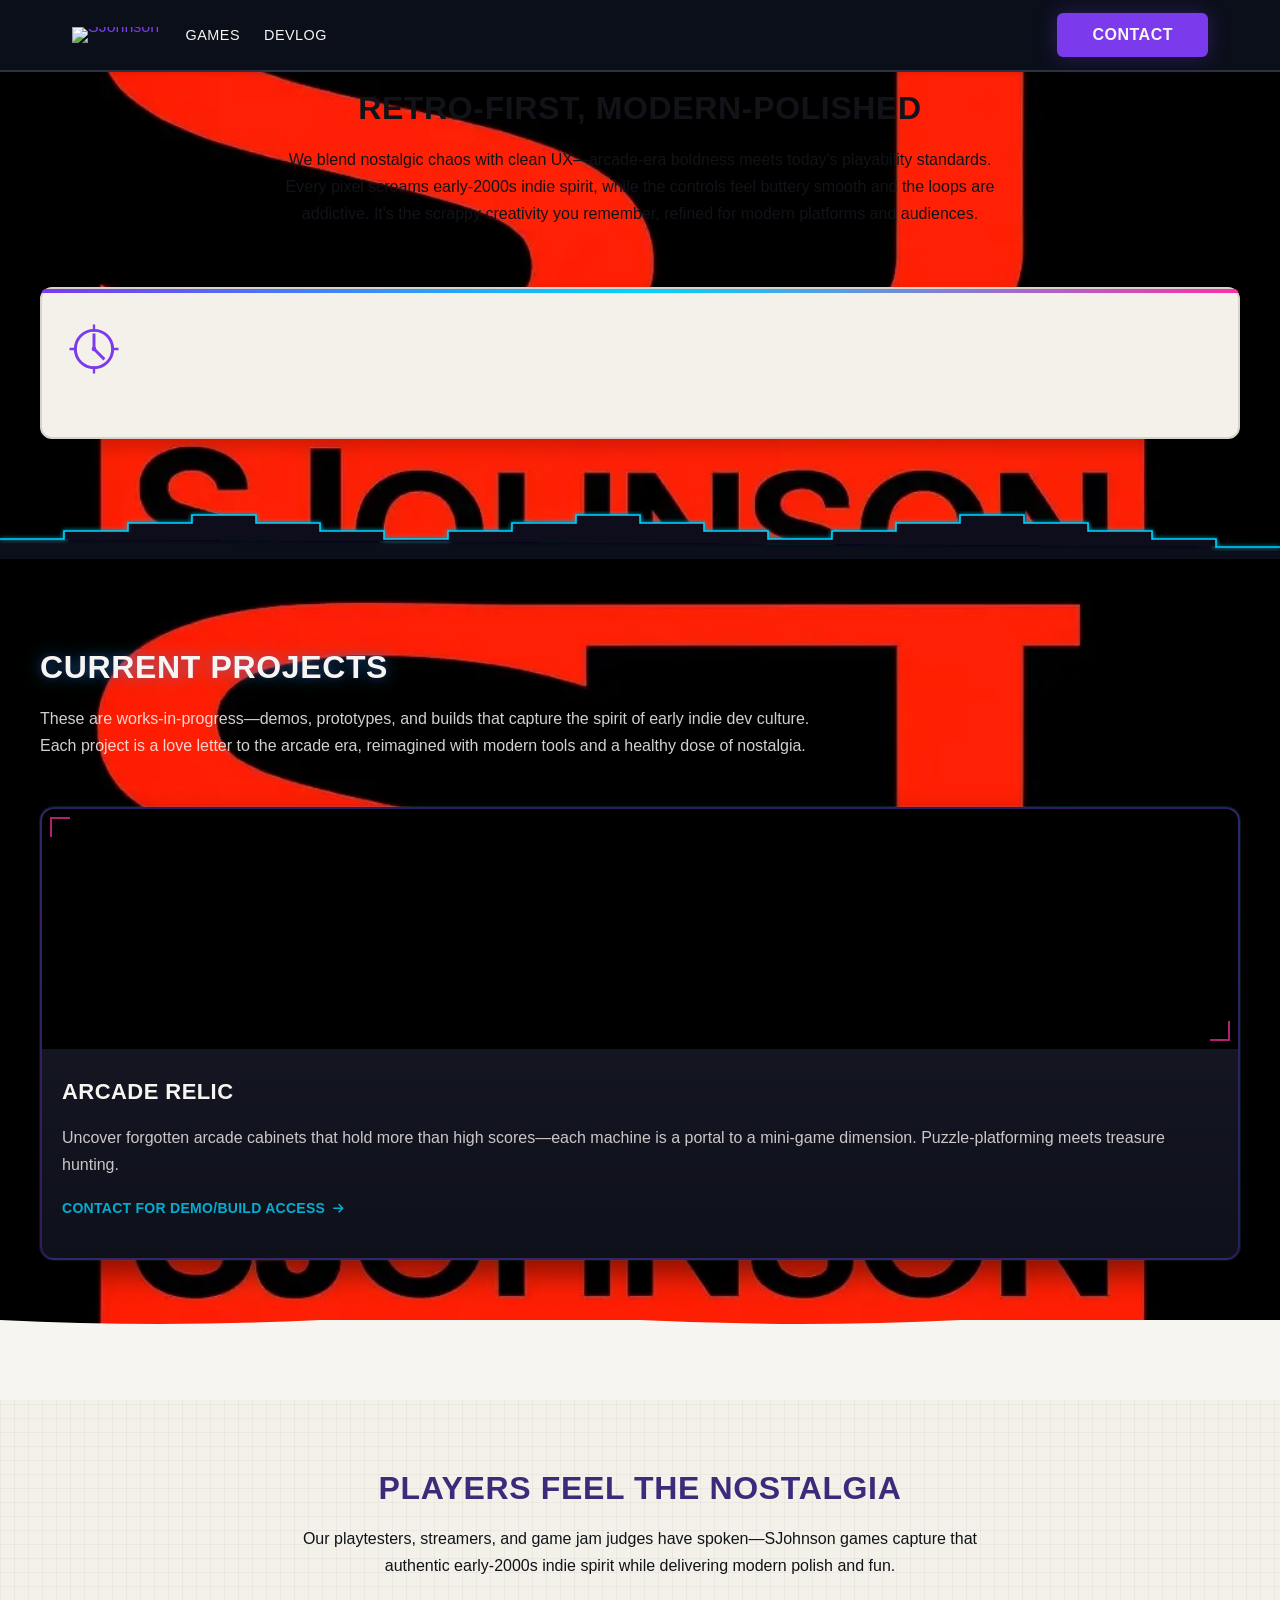
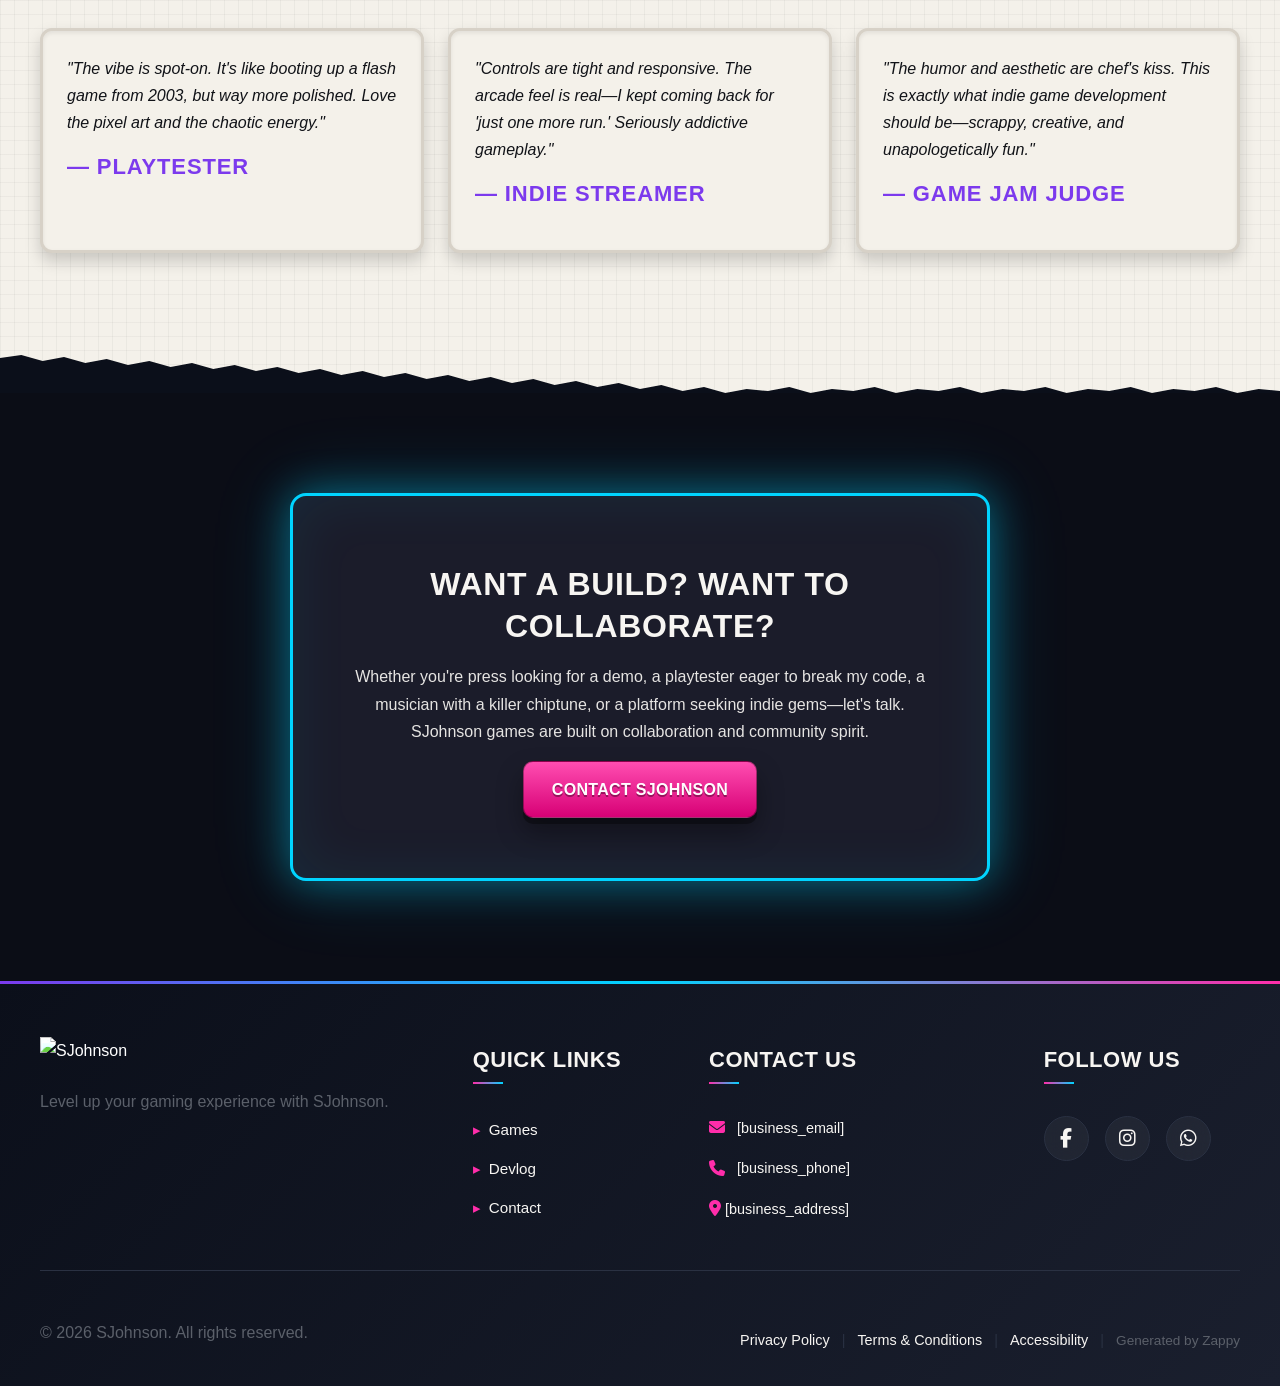
==== commit e7a9c77c: "Background sync: Progressive GitHub Sync" ====
--- a/public/index.html
+++ b/public/index.html
@@ -1 +1 @@
-<!doctype html><html dir="ltr" lang="en"><head><meta charset="UTF-8"><meta content="width=device-width,initial-scale=1" name="viewport"><meta content="index, follow" name="robots"><title>Indie Video Game Developer with Retro Flair — SJohnson</title><meta content="SJohnson creates arcade-inspired indie games with early-2000s internet nostalgia. Experience bold visuals, old-school gaming culture, and chaotic fun." name="description"><meta content="video game developer, indie game developer, retro arcade games, old-school gaming, SJohnson" name="keywords"><link href="/assets/favicon.ico" rel="icon" type="image/x-icon"><link href="/assets/favicon-16x16.png" rel="icon" type="image/png" sizes="16x16"><link href="/assets/favicon-32x32.png" rel="icon" type="image/png" sizes="32x32"><link href="/assets/favicon-48x48.png" rel="icon" type="image/png" sizes="48x48"><link href="/assets/favicon-192x192.png" rel="icon" type="image/png" sizes="192x192"><link href="/assets/favicon-512x512.png" rel="icon" type="image/png" sizes="512x512"><link href="/assets/apple-touch-icon.png" rel="apple-touch-icon"><script>!function(){"use strict";var t="3dfed444-ba6f-4d1f-99e3-614d22e4a907",e="https://api.zappy5.com/api/analytics/track",a=18e5,n=2592e6,o=!0,i=!0,r=!0;var s=function(){var e="zappy_visitor_"+t,a=null;try{if(a=localStorage.getItem(e)){var o=JSON.parse(a),i=Date.now();if(i-o.created<n)return o.lastSeen=i,localStorage.setItem(e,JSON.stringify(o)),o.id}}catch(t){console.warn("Zappy Analytics: LocalStorage not available")}var r="zv_"+Date.now()+"_"+Math.random().toString(36).substr(2,9);try{localStorage.setItem(e,JSON.stringify({id:r,created:Date.now(),lastSeen:Date.now()}))}catch(t){}return r}(),c=function(){var e="zappy_session_"+t,n=null;try{if(n=sessionStorage.getItem(e)){var o=JSON.parse(n),i=Date.now();if(i-o.timestamp<a)return o.timestamp=i,sessionStorage.setItem(e,JSON.stringify(o)),o.id}}catch(t){console.warn("Zappy Analytics: SessionStorage not available")}var r="zs_"+Date.now()+"_"+Math.random().toString(36).substr(2,9);try{sessionStorage.setItem(e,JSON.stringify({id:r,timestamp:Date.now()}))}catch(t){}return r}();function l(a,n){n=n||{};var o={website_id:t,event_type:a,page_path:window.location.pathname,referrer:document.referrer||"direct",visitor_id:s,session_id:c,metadata:n};if(navigator.sendBeacon){var i=new Blob([JSON.stringify(o)],{type:"application/json"});navigator.sendBeacon(e,i)}else fetch(e,{method:"POST",headers:{"Content-Type":"application/json"},body:JSON.stringify(o),keepalive:!0}).catch(function(t){console.warn("Zappy Analytics: Failed to track event",t)})}o&&l("pageview",{title:document.title,url:window.location.href}),i&&document.addEventListener("click",function(t){var e=t.target;if("BUTTON"===e.tagName||e.closest("button")){var a="BUTTON"===e.tagName?e:e.closest("button");l("click",{element:"button",text:a.textContent.trim().substring(0,100),id:a.id||null,class:a.className||null})}else if("A"===e.tagName||e.closest("a")){var n="A"===e.tagName?e:e.closest("a");l("navigation",{element:"link",text:n.textContent.trim().substring(0,100),href:n.href,external:n.hostname!==window.location.hostname})}},!0),r&&document.addEventListener("submit",function(t){var e=t.target;l("form_submit",{form_id:e.id||null,form_name:e.name||null,form_action:e.action||null,form_method:e.method||"GET"})},!0);var d=Date.now();window.addEventListener("beforeunload",function(){l("page_unload",{time_on_page:Math.floor((Date.now()-d)/1e3),page_path:window.location.pathname})}),window.zappyAnalytics={track:l,getVisitorId:function(){return s},getSessionId:function(){return c}}}()</script><meta content="Indie Video Game Developer with Retro Flair — SJohnson" property="og:title"><meta content="SJohnson creates arcade-inspired indie games with early-2000s internet nostalgia. Experience bold visuals, old-school gaming culture, and chaotic fun." property="og:description"><meta content="website" property="og:type"><meta content="en_US" property="og:locale"><meta content="summary_large_image" name="twitter:card"><meta content="Indie Video Game Developer with Retro Flair — SJohnson" name="twitter:title"><meta content="SJohnson creates arcade-inspired indie games with early-2000s internet nostalgia. Experience bold visuals, old-school gaming culture, and chaotic fun." name="twitter:description"><link href="https://cdnjs.cloudflare.com/ajax/libs/font-awesome/6.4.0/css/all.min.css" rel="stylesheet"><link href="/assets/favicon.ico" rel="icon" type="image/x-icon"><link href="/assets/favicon-16x16.png" rel="icon" type="image/png" sizes="16x16"><link href="/assets/favicon-32x32.png" rel="icon" type="image/png" sizes="32x32"><link href="/assets/favicon-48x48.png" rel="icon" type="image/png" sizes="48x48"><link href="/assets/favicon-192x192.png" rel="icon" type="image/png" sizes="192x192"><link href="/assets/favicon-512x512.png" rel="icon" type="image/png" sizes="512x512"><link href="/assets/apple-touch-icon.png" rel="apple-touch-icon"><link href="https://cdn.jsdelivr.net/npm/vanilla-cookieconsent@3/dist/cookieconsent.css" rel="stylesheet"><script src="https://cdn.jsdelivr.net/npm/vanilla-cookieconsent@3/dist/cookieconsent.umd.js"></script><script src="https://cdn.jsdelivr.net/gh/mickidum/acc_toolbar/acctoolbar/acctoolbar.min.js"></script><style data-zappy-section-v2-css="true">.home-Hero-section{position:relative;width:100%;min-height:100vh;display:flex;align-items:flex-end;padding:0 24px 80px 24px;overflow:hidden;background-color:#0b0d16}.home-Hero-section__bg-wrapper{position:absolute;top:0;left:0;width:100%;height:100%;background-size:cover;background-position:center;background-repeat:no-repeat;z-index:0}.home-Hero-section__scrim{position:absolute;top:0;left:0;width:100%;height:100%;background:linear-gradient(180deg,rgba(11,13,22,0) 0,rgba(11,13,22,.55) 70%,rgba(11,13,22,.85) 100%);z-index:1;pointer-events:none}.home-Hero-section__scan-lines{position:absolute;top:0;left:0;width:100%;height:100%;background:repeating-linear-gradient(0deg,rgba(0,0,0,.08) 0,rgba(0,0,0,.08) 1px,transparent 1px,transparent 3px);z-index:2;pointer-events:none;opacity:.3}.home-Hero-section__content-container{position:relative;z-index:10;width:100%;max-width:1200px;margin:0 auto;display:flex;justify-content:flex-start;align-items:flex-end}.home-Hero-section__card{background:rgba(11,13,22,.92);backdrop-filter:blur(12px);-webkit-backdrop-filter:blur(12px);border:3px solid rgba(0,182,255,.35);border-radius:16px;padding:40px;max-width:580px;width:100%;box-shadow:0 0 40px rgba(0,182,255,.25),0 18px 40px rgba(0,0,0,.5),inset 0 1px 0 rgba(255,255,255,.08);position:relative;color:var(--text-light)}.home-Hero-section__card::before{content:'';position:absolute;top:-2px;left:-2px;right:-2px;bottom:-2px;background:linear-gradient(135deg,rgba(255,45,170,.4) 0,rgba(0,212,255,.4) 50%,rgba(124,58,237,.4) 100%);border-radius:16px;z-index:-1;opacity:.6;filter:blur(8px)}.home-Hero-section__status-badge{display:inline-flex;align-items:center;gap:8px;background:rgba(0,212,255,.15);border:2px solid rgba(0,212,255,.5);border-radius:999px;padding:6px 16px;margin-bottom:24px}.home-Hero-section__status-icon{color:var(--secondary);font-size:12px;animation:home-Hero-pulse 2s ease-in-out infinite}@keyframes home-Hero-pulse{0%,100%{opacity:1}50%{opacity:.4}}.home-Hero-section__status-badge h3{font-family:'Pixelify Sans','Press Start 2P',system-ui,sans-serif;font-size:14px;font-weight:900;line-height:1.2;text-transform:uppercase;color:var(--text-light);margin:0;letter-spacing:.02em}.home-Hero-section__card h1{font-family:'Pixelify Sans','Press Start 2P',system-ui,sans-serif;font-size:44px;font-weight:900;letter-spacing:.03em;line-height:1.05;text-transform:uppercase;color:#fff;text-shadow:0 4px 0 rgba(0,0,0,.55),0 10px 18px rgba(0,0,0,.35);margin:0 0 24px 0}.home-Hero-section__card p{font-family:Inter,system-ui,-apple-system,'Segoe UI',Roboto,Helvetica,Arial,sans-serif;font-size:16px;font-weight:600;line-height:1.6;color:rgba(255,255,255,.9);text-shadow:0 2px 0 rgba(0,0,0,.35);margin:0 0 32px 0}.home-Hero-section__cta-row{display:flex;gap:16px;flex-wrap:wrap}.home-Hero-section__btn{display:inline-flex;align-items:center;justify-content:center;padding:14px 24px;border-radius:10px;font-family:'Pixelify Sans','Press Start 2P',system-ui,sans-serif;font-size:14px;font-weight:800;letter-spacing:.02em;text-transform:uppercase;text-decoration:none;border:1px solid rgba(0,0,0,.35);transition:transform 160ms ease,box-shadow 160ms ease;cursor:pointer;position:relative}.home-Hero-section__btn:active{transform:translateY(4px)}.home-Hero-section__btn--primary{background:linear-gradient(180deg,#ff4db1 0,#d70075 100%);color:#fff;box-shadow:0 6px 0 rgba(0,0,0,.35),0 14px 26px rgba(0,0,0,.35);text-shadow:0 2px 0 rgba(0,0,0,.35)}.home-Hero-section__btn--primary:hover{transform:translateY(-2px);box-shadow:0 8px 0 rgba(0,0,0,.35),0 18px 32px rgba(0,0,0,.4)}.home-Hero-section__btn--primary:active{box-shadow:0 2px 0 rgba(0,0,0,.35),0 8px 16px rgba(0,0,0,.3)}.home-Hero-section__btn--secondary{background:linear-gradient(180deg,#25ccff 0,#0079d6 100%);color:#fff;box-shadow:0 6px 0 rgba(0,0,0,.35),0 14px 26px rgba(0,0,0,.35);text-shadow:0 2px 0 rgba(0,0,0,.35)}.home-Hero-section__btn--secondary:hover{transform:translateY(-2px);box-shadow:0 8px 0 rgba(0,0,0,.35),0 18px 32px rgba(0,0,0,.4)}.home-Hero-section__btn--secondary:active{box-shadow:0 2px 0 rgba(0,0,0,.35),0 8px 16px rgba(0,0,0,.3)}@media (max-width:768px){.home-Hero-section{padding:100px 16px 60px 16px;align-items:center;min-height:100vh}.home-Hero-section__content-container{justify-content:center}.home-Hero-section__card{padding:32px 24px;max-width:100%}.home-Hero-section__card h1{font-size:32px;line-height:1.1;margin-bottom:20px}.home-Hero-section__card p{font-size:15px;margin-bottom:28px}.home-Hero-section__status-badge{margin-bottom:20px}.home-Hero-section__status-badge h3{font-size:11px}.home-Hero-section__cta-row{flex-direction:column;gap:12px}.home-Hero-section__btn{width:100%;padding:16px 20px;font-size:13px}}</style><link href="/styles.css" rel="stylesheet"><style id="zappy-dropdown-submenu-styles">#navMenu li:has(.sub-menu),.nav-menu li:has(.sub-menu),.navbar li:has(.sub-menu),nav li:has(.sub-menu){position:relative}#navMenu .sub-menu,.nav-menu .sub-menu,.navbar .sub-menu,nav .sub-menu{display:block!important;position:absolute!important;top:100%;left:0;min-width:220px;background:#fff;border-radius:8px;box-shadow:0 8px 25px rgba(0,0,0,.15);padding:8px 0;opacity:0;visibility:hidden;transform:translateY(10px);transition:all .3s ease;z-index:1000;list-style:none;pointer-events:none}#navMenu li:hover>.sub-menu,.nav-menu li:hover>.sub-menu,.navbar li:hover>.sub-menu,nav li:hover>.sub-menu{opacity:1!important;visibility:visible!important;transform:translateY(0)!important;pointer-events:auto!important}.sub-menu li{list-style:none;margin:0;padding:0}.sub-menu a{display:block!important;padding:10px 16px!important;color:#333!important;font-weight:500;text-decoration:none;white-space:nowrap;transition:background-color .2s}.sub-menu a:hover{background-color:#f5f5f5}[dir=rtl] .nav-menu .sub-menu,[dir=rtl] .navbar .sub-menu,[dir=rtl] nav .sub-menu,html[lang=ar] .nav-menu .sub-menu,html[lang=ar] .navbar .sub-menu,html[lang=ar] nav .sub-menu,html[lang=he] .nav-menu .sub-menu,html[lang=he] .navbar .sub-menu,html[lang=he] nav .sub-menu{left:auto!important;right:0!important}.sub-menu:empty,.sub-menu:not(:has(li)),.sub-menu:not(:has(li:not(.zappy-hidden-menu-item))){display:none!important;opacity:0!important;visibility:hidden!important;pointer-events:none!important}li:has(.menu-group-title):hover>.sub-menu{opacity:1!important;visibility:visible!important;transform:translateY(0)!important;pointer-events:auto!important}#navMenu>li>.menu-group-title,.nav-menu>li>.menu-group-title{display:inline-block;padding:.5rem 1rem;cursor:default;user-select:none}@media (max-width:768px){#navMenu .sub-menu,.nav-menu .sub-menu,.navbar .sub-menu,nav .sub-menu{position:static!important;transform:none!important;box-shadow:none!important;background:0 0!important;max-height:0;overflow:hidden;opacity:0;visibility:hidden;transition:max-height .3s ease,opacity .3s ease;padding:0!important;border-radius:0!important}.sub-menu.mobile-expanded{max-height:500px!important;opacity:1!important;visibility:visible!important;padding:8px 0 8px 16px!important}[dir=rtl] .sub-menu.mobile-expanded,html[lang=he] .sub-menu.mobile-expanded{padding:8px 16px 8px 0!important}#navMenu li:hover>.sub-menu,.nav-menu li:hover>.sub-menu,.navbar li:hover>.sub-menu,nav li:hover>.sub-menu{opacity:0;visibility:hidden;pointer-events:none}#navMenu li>.sub-menu.mobile-expanded,.nav-menu li>.sub-menu.mobile-expanded,.navbar li>.sub-menu.mobile-expanded,nav li>.sub-menu.mobile-expanded{opacity:1!important;visibility:visible!important;pointer-events:auto!important}#navMenu li:has(.sub-menu),.nav-menu li:has(.sub-menu),.navbar li:has(.sub-menu),nav li:has(.sub-menu){display:flex!important;flex-wrap:wrap!important;align-items:center!important;position:relative!important;min-height:44px!important}#navMenu li:has(.sub-menu)>a,.nav-menu li:has(.sub-menu)>a,.navbar li:has(.sub-menu)>a,nav li:has(.sub-menu)>a{flex:1!important;min-width:0!important}#navMenu li:has(.sub-menu)>.menu-group-title,.nav-menu li:has(.sub-menu)>.menu-group-title,.navbar li:has(.sub-menu)>.menu-group-title,nav li:has(.sub-menu)>.menu-group-title{flex:1!important;min-width:0!important;padding:0!important;line-height:inherit!important}#navMenu li:has(.sub-menu)>.sub-menu,.nav-menu li:has(.sub-menu)>.sub-menu,.navbar li:has(.sub-menu)>.sub-menu,nav li:has(.sub-menu)>.sub-menu{flex-basis:100%!important;width:100%!important}#navMenu li:has(.sub-menu)>a [class*=arrow],#navMenu li:has(.sub-menu)>a [class*=chevron],.nav-menu li:has(.sub-menu)>a .fa-angle-down,.nav-menu li:has(.sub-menu)>a .fa-chevron-down,.nav-menu li:has(.sub-menu)>a [class*=arrow],.nav-menu li:has(.sub-menu)>a [class*=chevron],nav li:has(.sub-menu)>a [class*=arrow],nav li:has(.sub-menu)>a [class*=chevron]{display:none!important;visibility:hidden!important}.mobile-submenu-toggle{display:flex!important;align-items:center!important;justify-content:center!important;width:44px!important;height:auto!important;background:0 0!important;border:none!important;cursor:pointer!important;color:var(--text-dark)!important;position:static!important;flex-shrink:0!important;align-self:stretch!important;z-index:2!important;padding:0!important;margin:0!important}.mobile-submenu-toggle::after{content:''!important;width:0!important;height:0!important;border-left:6px solid transparent!important;border-right:6px solid transparent!important;border-top:7px solid currentColor!important;transition:transform .3s ease!important}.mobile-submenu-toggle.expanded::after{transform:rotate(180deg)!important}.sub-menu a{padding:10px 0!important;display:block!important;color:var(--text-dark)!important}.navbar .sub-menu li a,.zappy-products-dropdown .sub-menu a,nav.navbar .sub-menu li a{color:var(--text-dark)!important}}@media (min-width:769px){.mobile-submenu-toggle{display:none!important}}</style><style id="zappy-widget-visibility">#mic-access-tool-box,#mic-access-tool-general-button,#mic-init-access-tool #mic-access-tool-box,#mic-init-access-tool #mic-access-tool-general-button,#mic-init-access-tool .mic-access-tool-general-button,._access-icon,._access-menu,.mic-access-tool-box,.mic-access-tool-general-button,div[id*=mic-access-tool-box]{display:none!important;visibility:hidden!important;opacity:0!important;pointer-events:none!important}</style></head><body><nav class="navbar"><button aria-label="Menu" class="mobile-toggle" id="mobileToggle"><svg viewbox="0 0 24 24" fill="none" class="hamburger-icon" height="24" width="24"><path d="M3 12h18M3 6h18M3 18h18" stroke="currentColor" stroke-width="2" stroke-linecap="round"></path></svg><svg viewbox="0 0 24 24" fill="none" class="close-icon" height="24" width="24" style="display:none"><path d="M18 6L6 18M6 6l12 12" stroke="currentColor" stroke-width="2" stroke-linecap="round"></path></svg></button><button aria-label="Call" class="phone-header-btn"><svg viewbox="0 0 24 24" fill="currentColor" height="20" width="20"><path d="M22 16.92v3a2 2 0 0 1-2.18 2 19.79 19.79 0 0 1-8.63-3.07 19.5 19.5 0 0 1-6-6 19.79 19.79 0 0 1-3.07-8.67A2 2 0 0 1 4.11 2h3a2 2 0 0 1 2 1.72 12.84 12.84 0 0 0 .7 2.81 2 2 0 0 1-.45 2.11L8.09 9.91a16 16 0 0 0 6 6l1.27-1.27a2 2 0 0 1 2.11-.45 12.84 12.84 0 0 0 2.81.7A2 2 0 0 1 22 16.92z"></path></svg></button><div class="nav-container"><div class="nav-brand"><a href="/" class="logo-link"><img alt="SJohnson" src="/assets/sjohnson-gaming-logo.webp" class="logo"></a></div><ul class="nav-menu" id="navMenu"><li><a href="/games">Games</a></li><li><a href="/devlog">Devlog</a></li></ul><div class="nav-cta-container"><a href="/contact" class="nav-cta-btn">Contact</a></div></div></nav><main><section class="home-features-section" data-layout-spec="Home-features" data-zappy-bg-color="#f4f1ea" data-zappy-bg-image="assets/business-general-hero-upload-1772401972704.webp" data-zappy-bg-overlay-color="#000000" data-zappy-bg-overlay-opacity="0" data-zappy-bg-type="image" data-zappy-bg-video-type="" data-zappy-bg-video-url="" id="zappy-section-1" style="background-image:linear-gradient(rgba(0,0,0,0),rgba(0,0,0,0)),url(&quot;assets/business-general-hero-upload-1772401972704.webp&quot;);--zappy-bg-overlay:rgba(0, 0, 0, 0);--zappy-bg-image:url(&quot;assets/business-general-hero-upload-1772401972704.webp&quot;);background-size:cover;background-position:center center;background-repeat:no-repeat;position:relative;overflow:hidden;--zappy-bg-color:#f4f1ea"><div class="home-features-container"><div class="home-features-intro"><h2>Retro-first, modern-polished</h2><p>We blend nostalgic chaos with clean UX—arcade-era boldness meets today's playability standards. Every pixel screams early-2000s indie spirit, while the controls feel buttery smooth and the loops are addictive. It's the scrappy creativity you remember, refined for modern platforms and audiences.</p></div><article class="home-features-card"><div class="home-features-card-accent"></div><svg viewbox="0 0 48 48" fill="none" class="home-features-card-icon" data-element-type="icon" data-icon-type="svg" xmlns="http://www.w3.org/2000/svg"><circle cx="24" cy="24" fill="none" r="16" stroke="currentColor" stroke-width="2.5"></circle><path d="M24 12 L24 24 L32 32" stroke="currentColor" stroke-width="2.5" stroke-linecap="square"></path><path d="M8 24 L4 24 M44 24 L40 24 M24 8 L24 4 M24 44 L24 40" stroke="currentColor" stroke-width="2" stroke-linecap="square"></path><circle cx="24" cy="24" fill="currentColor" r="2"></circle></svg></article></div><div class="home-features-divider-wrapper"><svg viewbox="0 0 1200 60" xmlns="http://www.w3.org/2000/svg" aria-hidden="true" data-no-icon-edit="true" preserveaspectratio="none"><defs><filter id="home-features-glow"><fegaussianblur result="coloredBlur" stddeviation="2"></fegaussianblur><femerge><femergenode in="coloredBlur"></femergenode><femergenode in="SourceGraphic"></femergenode></femerge></filter></defs><path d="M0,60 L0,40 L60,40 L60,32 L120,32 L120,24 L180,24 L180,16 L240,16 L240,24 L300,24 L300,32 L360,32 L360,40 L420,40 L420,32 L480,32 L480,24 L540,24 L540,16 L600,16 L600,24 L660,24 L660,32 L720,32 L720,40 L780,40 L780,32 L840,32 L840,24 L900,24 L900,16 L960,16 L960,24 L1020,24 L1020,32 L1080,32 L1080,40 L1140,40 L1140,48 L1200,48 L1200,60 Z" fill="var(--bg-dark)"></path><path d="M0,40 L60,40 L60,32 L120,32 L120,24 L180,24 L180,16 L240,16 L240,24 L300,24 L300,32 L360,32 L360,40 L420,40 L420,32 L480,32 L480,24 L540,24 L540,16 L600,16 L600,24 L660,24 L660,32 L720,32 L720,40 L780,40 L780,32 L840,32 L840,24 L900,24 L900,16 L960,16 L960,24 L1020,24 L1020,32 L1080,32 L1080,40 L1140,40 L1140,48 L1200,48" stroke="var(--secondary)" stroke-width="1.5" fill="var(--bg-dark)" filter="url(#home-features-glow)"></path></svg></div></section><section class="home-portfolio-section" data-layout-spec="Home-portfolio"><div class="home-portfolio-container"><div class="home-portfolio-intro"><h2>Current Projects</h2><p>These are works-in-progress—demos, prototypes, and builds that capture the spirit of early indie dev culture. Each project is a love letter to the arcade era, reimagined with modern tools and a healthy dose of nostalgia.</p></div><div class="home-portfolio-grid"><article class="home-portfolio-card"><div class="home-portfolio-card-image-wrapper"><img alt="Neon Quarter game key art showing cyberpunk alleyway" src="/assets/site-home-portfolio-image-1.webp" data-context="Neon Quarter game key art: a cyberpunk alleyway bathed in electric pink and cyan neon signs, pixel art style with high contrast, arcade game poster aesthetic, retro gaming vibe, 8-bit inspired but detailed" data-placeholder="home-portfolio-image-1" height="400" width="600"><div class="home-portfolio-card-corner home-portfolio-card-corner-tl"></div><div class="home-portfolio-card-corner home-portfolio-card-corner-br"></div></div><div class="home-portfolio-card-content"><h3>Neon Quarter</h3><p>Navigate a rain-soaked cyberpunk district where every choice rewrites your rep. Fast-paced decision-making meets retro point-and-click exploration.</p><a href="/contact" class="home-portfolio-card-link">Contact for demo/build access<i class="fas fa-arrow-right" data-element-type="icon" data-icon-type="fontawesome"></i></a></div></article><article class="home-portfolio-card"><div class="home-portfolio-card-image-wrapper"><img alt="Dungeon Diskette game key art with floppy disk dungeon" src="/assets/site-home-portfolio-image-2.webp" data-context="Dungeon Diskette game key art: a floppy disk transforming into a fantasy dungeon entrance, pixel art style, purple and magenta color scheme, arcade game poster aesthetic, retro computing meets fantasy RPG" data-placeholder="home-portfolio-image-2" height="400" width="600"><div class="home-portfolio-card-corner home-portfolio-card-corner-tl"></div><div class="home-portfolio-card-corner home-portfolio-card-corner-br"></div></div><div class="home-portfolio-card-content"><h3>Dungeon Diskette</h3><p>A roguelike where each run is saved to a virtual floppy—lose the disk, lose the hero. Permadeath with a nostalgic twist and procedurally generated dungeons.</p><a href="/contact" class="home-portfolio-card-link">Contact for demo/build access<i class="fas fa-arrow-right" data-element-type="icon" data-icon-type="fontawesome"></i></a></div></article><article class="home-portfolio-card"><div class="home-portfolio-card-image-wrapper"><img alt="CRT Drift game key art with racing car and CRT effects" src="/assets/site-home-portfolio-image-3.webp" data-context="CRT Drift game key art: a retro race car drifting with scanline CRT screen effects, vibrant cyan and hot pink trails, arcade racing game poster, 80s aesthetic with pixel art style" data-placeholder="home-portfolio-image-3" height="400" width="600"><div class="home-portfolio-card-corner home-portfolio-card-corner-tl"></div><div class="home-portfolio-card-corner home-portfolio-card-corner-br"></div></div><div class="home-portfolio-card-content"><h3>CRT Drift</h3><p>An arcade racer filtered through a cathode-ray lens—scanlines, bloom, and all. Master the drift physics while the screen flickers like your childhood TV.</p><a href="/contact" class="home-portfolio-card-link">Contact for demo/build access<i class="fas fa-arrow-right" data-element-type="icon" data-icon-type="fontawesome"></i></a></div></article><article class="home-portfolio-card"><div class="home-portfolio-card-image-wrapper"><img alt="Arcade Relic game key art with mystical arcade cabinet" src="/assets/site-home-portfolio-image-4.webp" data-context="Arcade Relic game key art: an ancient arcade cabinet glowing with mysterious power, pixel art style, purple and cyan mystical energy, treasure hunter meets retro gaming, adventure game poster aesthetic" data-placeholder="home-portfolio-image-4" height="400" width="600"><div class="home-portfolio-card-corner home-portfolio-card-corner-tl"></div><div class="home-portfolio-card-corner home-portfolio-card-corner-br"></div></div><div class="home-portfolio-card-content"><h3>Arcade Relic</h3><p>Uncover forgotten arcade cabinets that hold more than high scores—each machine is a portal to a mini-game dimension. Puzzle-platforming meets treasure hunting.</p><a href="/contact" class="home-portfolio-card-link">Contact for demo/build access<i class="fas fa-arrow-right" data-element-type="icon" data-icon-type="fontawesome"></i></a></div></article></div></div><div class="home-portfolio-divider-wrapper"><svg viewbox="0 0 1200 80" xmlns="http://www.w3.org/2000/svg" aria-hidden="true" data-no-icon-edit="true" preserveaspectratio="none"><defs><lineargradient id="home-portfolio-crt-gradient" x1="0%" x2="0%" y1="0%" y2="100%"><stop offset="0%" style="stop-color:#0B0F1A;stop-opacity:1"></stop><stop offset="50%" style="stop-color:#1A1F2E;stop-opacity:0.6"></stop><stop offset="100%" style="stop-color:#F7F5F2"></stop></lineargradient></defs><path d="M0,80 L0,0 Q150,8 300,0 T600,0 Q750,8 900,0 T1200,0 L1200,80 Z" fill="var(--bg-light)"></path></svg></div></section><section class="home-testimonials-section" data-layout-spec="Home-testimonials"><div class="testimonials-container"><div class="testimonials-intro"><h2>Players feel the nostalgia</h2><p>Our playtesters, streamers, and game jam judges have spoken—SJohnson games capture that authentic early-2000s indie spirit while delivering modern polish and fun.</p></div><div class="testimonials-grid"><div class="testimonial-card"><p>"The vibe is spot-on. It's like booting up a flash game from 2003, but way more polished. Love the pixel art and the chaotic energy."</p><h3>— Playtester</h3></div><div class="testimonial-card"><p>"Controls are tight and responsive. The arcade feel is real—I kept coming back for 'just one more run.' Seriously addictive gameplay."</p><h3>— Indie streamer</h3></div><div class="testimonial-card"><p>"The humor and aesthetic are chef's kiss. This is exactly what indie game development should be—scrappy, creative, and unapologetically fun."</p><h3>— Game jam judge</h3></div></div></div><div class="testimonials-divider-wrapper"><svg viewbox="0 0 1200 80" xmlns="http://www.w3.org/2000/svg" aria-hidden="true" data-no-icon-edit="true" preserveaspectratio="none"><path d="M0,80 L0,45 L20,42 L40,48 L60,44 L80,50 L100,46 L120,52 L140,48 L160,54 L180,50 L200,56 L220,52 L240,58 L260,54 L280,60 L300,56 L320,62 L340,58 L360,64 L380,60 L400,66 L420,62 L440,68 L460,64 L480,70 L500,66 L520,72 L540,68 L560,74 L580,70 L600,76 L620,72 L640,78 L660,74 L680,80 L700,76 L720,78 L740,74 L760,80 L780,76 L800,78 L820,74 L840,80 L860,76 L880,78 L900,74 L920,80 L940,76 L960,78 L980,74 L1000,80 L1020,76 L1040,78 L1060,74 L1080,80 L1100,76 L1120,78 L1140,74 L1160,80 L1180,76 L1200,78 L1200,80 Z" fill="var(--bg-dark)"></path></svg></div></section><section class="home-cta-section" data-layout-spec="Home-cta"><div class="home-cta-container"><div class="home-cta-panel"><h2>Want a build? Want to collaborate?</h2><p>Whether you're press looking for a demo, a playtester eager to break my code, a musician with a killer chiptune, or a platform seeking indie gems—let's talk. SJohnson games are built on collaboration and community spirit.</p><a href="/contact" class="btn-primary">Contact SJohnson</a></div></div></section></main><footer class="site-footer"><div class="footer-container"><div class="footer-top"><div class="footer-column footer-about"><img alt="SJohnson" src="/assets/sjohnson-gaming-logo.webp" class="logo"><p class="footer-tagline">Level up your gaming experience with SJohnson.</p></div><div class="footer-column footer-links"><h3 class="footer-heading">Quick Links</h3><ul class="footer-nav"><li><a href="/games">Games</a></li><li><a href="/devlog">Devlog</a></li><li><a href="/contact">Contact</a></li></ul></div><div class="footer-column footer-contact"><h3 class="footer-heading">Contact Us</h3><ul class="footer-contact-list"><li><i class="fas fa-envelope"></i><a href="mailto:[business_email]">[business_email]</a></li><li><i class="fas fa-phone"></i><a href="tel:[business_phone]">[business_phone]</a></li><li><a href="/"><i class="fas fa-map-marker-alt"></i><span>[business_address]</span></a></li></ul></div><div class="footer-column footer-social"><h3 class="footer-heading">Follow Us</h3><div class="social-links"><a href="[facebook_handle]" aria-label="Facebook"><i class="fab fa-facebook-f"></i></a><a href="[instagram_handle]" aria-label="Instagram"><i class="fab fa-instagram"></i></a><a href="[whatsapp_handle]" aria-label="WhatsApp"><i class="fab fa-whatsapp"></i></a></div></div></div><div class="footer-bottom"><div class="footer-copyright"><p>© 2026 SJohnson. All rights reserved.</p></div><div class="footer-legal"><a href="/privacy">Privacy Policy</a><span class="separator">|</span><a href="/terms">Terms &amp; Conditions</a><span class="separator">|</span><a href="/accessibility">Accessibility</a><span class="separator">|</span><a href="https://zappy5.com" class="zappy-attribution" target="_blank">Generated by Zappy</a></div></div></div></footer><a href="https://wa.me/[whatsapp_handle]" class="whatsapp-float" aria-label="WhatsApp"><i class="fab fa-whatsapp"></i></a><div data-integration="accessibility:toolbar"></div><script src="/script.js"></script><script id="zappy-mobile-submenu-script">!function(){function e(){if(window.innerWidth>768)return document.querySelectorAll(".mobile-submenu-toggle").forEach(function(e){e.remove()}),void document.querySelectorAll(".sub-menu.mobile-expanded").forEach(function(e){e.classList.remove("mobile-expanded")});document.querySelectorAll(".nav-menu li:has(.sub-menu), nav li:has(.sub-menu), .navbar li:has(.sub-menu), #navMenu li:has(.sub-menu)").forEach(function(e){if(!e.querySelector(".mobile-submenu-toggle")){var t=e.querySelector(".sub-menu"),n=e.querySelector(":scope > a");if(t&&n){var o=document.createElement("button");o.className="mobile-submenu-toggle",o.setAttribute("aria-label","Toggle submenu"),o.setAttribute("type","button"),n.insertAdjacentElement("afterend",o),o.addEventListener("click",function(e){e.preventDefault(),e.stopPropagation(),document.querySelectorAll(".sub-menu.mobile-expanded").forEach(function(e){if(e!==t){e.classList.remove("mobile-expanded");var n=e.parentElement.querySelector(".mobile-submenu-toggle");n&&n.classList.remove("expanded")}}),t.classList.toggle("mobile-expanded"),o.classList.toggle("expanded")})}}})}var t;"loading"===document.readyState?document.addEventListener("DOMContentLoaded",e):e(),window.addEventListener("resize",function(){clearTimeout(t),t=setTimeout(e,250)});var n=new MutationObserver(function(t){t.forEach(function(t){if("attributes"===t.type){var n=t.target;n.classList&&(n.classList.contains("active")||n.classList.contains("open"))&&setTimeout(e,100)}})});setTimeout(function(){document.querySelectorAll(".mobile-menu, .nav-menu, #navMenu, nav").forEach(function(e){n.observe(e,{attributes:!0,attributeFilter:["class","style"]})})},500)}()</script></body></html>+<!doctype html><html dir="ltr" lang="en"><head><meta charset="UTF-8"><meta content="width=device-width,initial-scale=1" name="viewport"><meta content="index, follow" name="robots"><title>Indie Video Game Developer with Retro Flair — SJohnson</title><meta content="SJohnson creates arcade-inspired indie games with early-2000s internet nostalgia. Experience bold visuals, old-school gaming culture, and chaotic fun." name="description"><meta content="video game developer, indie game developer, retro arcade games, old-school gaming, SJohnson" name="keywords"><link href="/assets/favicon.ico" rel="icon" type="image/x-icon"><link href="/assets/favicon-16x16.png" rel="icon" type="image/png" sizes="16x16"><link href="/assets/favicon-32x32.png" rel="icon" type="image/png" sizes="32x32"><link href="/assets/favicon-48x48.png" rel="icon" type="image/png" sizes="48x48"><link href="/assets/favicon-192x192.png" rel="icon" type="image/png" sizes="192x192"><link href="/assets/favicon-512x512.png" rel="icon" type="image/png" sizes="512x512"><link href="/assets/apple-touch-icon.png" rel="apple-touch-icon"><script>!function(){"use strict";var t="3dfed444-ba6f-4d1f-99e3-614d22e4a907",e="https://api.zappy5.com/api/analytics/track",a=18e5,n=2592e6,o=!0,i=!0,r=!0;var s=function(){var e="zappy_visitor_"+t,a=null;try{if(a=localStorage.getItem(e)){var o=JSON.parse(a),i=Date.now();if(i-o.created<n)return o.lastSeen=i,localStorage.setItem(e,JSON.stringify(o)),o.id}}catch(t){console.warn("Zappy Analytics: LocalStorage not available")}var r="zv_"+Date.now()+"_"+Math.random().toString(36).substr(2,9);try{localStorage.setItem(e,JSON.stringify({id:r,created:Date.now(),lastSeen:Date.now()}))}catch(t){}return r}(),c=function(){var e="zappy_session_"+t,n=null;try{if(n=sessionStorage.getItem(e)){var o=JSON.parse(n),i=Date.now();if(i-o.timestamp<a)return o.timestamp=i,sessionStorage.setItem(e,JSON.stringify(o)),o.id}}catch(t){console.warn("Zappy Analytics: SessionStorage not available")}var r="zs_"+Date.now()+"_"+Math.random().toString(36).substr(2,9);try{sessionStorage.setItem(e,JSON.stringify({id:r,timestamp:Date.now()}))}catch(t){}return r}();function l(a,n){n=n||{};var o={website_id:t,event_type:a,page_path:window.location.pathname,referrer:document.referrer||"direct",visitor_id:s,session_id:c,metadata:n};if(navigator.sendBeacon){var i=new Blob([JSON.stringify(o)],{type:"application/json"});navigator.sendBeacon(e,i)}else fetch(e,{method:"POST",headers:{"Content-Type":"application/json"},body:JSON.stringify(o),keepalive:!0}).catch(function(t){console.warn("Zappy Analytics: Failed to track event",t)})}o&&l("pageview",{title:document.title,url:window.location.href}),i&&document.addEventListener("click",function(t){var e=t.target;if("BUTTON"===e.tagName||e.closest("button")){var a="BUTTON"===e.tagName?e:e.closest("button");l("click",{element:"button",text:a.textContent.trim().substring(0,100),id:a.id||null,class:a.className||null})}else if("A"===e.tagName||e.closest("a")){var n="A"===e.tagName?e:e.closest("a");l("navigation",{element:"link",text:n.textContent.trim().substring(0,100),href:n.href,external:n.hostname!==window.location.hostname})}},!0),r&&document.addEventListener("submit",function(t){var e=t.target;l("form_submit",{form_id:e.id||null,form_name:e.name||null,form_action:e.action||null,form_method:e.method||"GET"})},!0);var d=Date.now();window.addEventListener("beforeunload",function(){l("page_unload",{time_on_page:Math.floor((Date.now()-d)/1e3),page_path:window.location.pathname})}),window.zappyAnalytics={track:l,getVisitorId:function(){return s},getSessionId:function(){return c}}}()</script><meta content="Indie Video Game Developer with Retro Flair — SJohnson" property="og:title"><meta content="SJohnson creates arcade-inspired indie games with early-2000s internet nostalgia. Experience bold visuals, old-school gaming culture, and chaotic fun." property="og:description"><meta content="website" property="og:type"><meta content="en_US" property="og:locale"><meta content="summary_large_image" name="twitter:card"><meta content="Indie Video Game Developer with Retro Flair — SJohnson" name="twitter:title"><meta content="SJohnson creates arcade-inspired indie games with early-2000s internet nostalgia. Experience bold visuals, old-school gaming culture, and chaotic fun." name="twitter:description"><link href="https://cdnjs.cloudflare.com/ajax/libs/font-awesome/6.4.0/css/all.min.css" rel="stylesheet"><link href="/assets/favicon.ico" rel="icon" type="image/x-icon"><link href="/assets/favicon-16x16.png" rel="icon" type="image/png" sizes="16x16"><link href="/assets/favicon-32x32.png" rel="icon" type="image/png" sizes="32x32"><link href="/assets/favicon-48x48.png" rel="icon" type="image/png" sizes="48x48"><link href="/assets/favicon-192x192.png" rel="icon" type="image/png" sizes="192x192"><link href="/assets/favicon-512x512.png" rel="icon" type="image/png" sizes="512x512"><link href="/assets/apple-touch-icon.png" rel="apple-touch-icon"><link href="https://cdn.jsdelivr.net/npm/vanilla-cookieconsent@3/dist/cookieconsent.css" rel="stylesheet"><script src="https://cdn.jsdelivr.net/npm/vanilla-cookieconsent@3/dist/cookieconsent.umd.js"></script><script src="https://cdn.jsdelivr.net/gh/mickidum/acc_toolbar/acctoolbar/acctoolbar.min.js"></script><style data-zappy-section-v2-css="true">.home-Hero-section{position:relative;width:100%;min-height:100vh;display:flex;align-items:flex-end;padding:0 24px 80px 24px;overflow:hidden;background-color:#0b0d16}.home-Hero-section__bg-wrapper{position:absolute;top:0;left:0;width:100%;height:100%;background-size:cover;background-position:center;background-repeat:no-repeat;z-index:0}.home-Hero-section__scrim{position:absolute;top:0;left:0;width:100%;height:100%;background:linear-gradient(180deg,rgba(11,13,22,0) 0,rgba(11,13,22,.55) 70%,rgba(11,13,22,.85) 100%);z-index:1;pointer-events:none}.home-Hero-section__scan-lines{position:absolute;top:0;left:0;width:100%;height:100%;background:repeating-linear-gradient(0deg,rgba(0,0,0,.08) 0,rgba(0,0,0,.08) 1px,transparent 1px,transparent 3px);z-index:2;pointer-events:none;opacity:.3}.home-Hero-section__content-container{position:relative;z-index:10;width:100%;max-width:1200px;margin:0 auto;display:flex;justify-content:flex-start;align-items:flex-end}.home-Hero-section__card{background:rgba(11,13,22,.92);backdrop-filter:blur(12px);-webkit-backdrop-filter:blur(12px);border:3px solid rgba(0,182,255,.35);border-radius:16px;padding:40px;max-width:580px;width:100%;box-shadow:0 0 40px rgba(0,182,255,.25),0 18px 40px rgba(0,0,0,.5),inset 0 1px 0 rgba(255,255,255,.08);position:relative;color:var(--text-light)}.home-Hero-section__card::before{content:'';position:absolute;top:-2px;left:-2px;right:-2px;bottom:-2px;background:linear-gradient(135deg,rgba(255,45,170,.4) 0,rgba(0,212,255,.4) 50%,rgba(124,58,237,.4) 100%);border-radius:16px;z-index:-1;opacity:.6;filter:blur(8px)}.home-Hero-section__status-badge{display:inline-flex;align-items:center;gap:8px;background:rgba(0,212,255,.15);border:2px solid rgba(0,212,255,.5);border-radius:999px;padding:6px 16px;margin-bottom:24px}.home-Hero-section__status-icon{color:var(--secondary);font-size:12px;animation:home-Hero-pulse 2s ease-in-out infinite}@keyframes home-Hero-pulse{0%,100%{opacity:1}50%{opacity:.4}}.home-Hero-section__status-badge h3{font-family:'Pixelify Sans','Press Start 2P',system-ui,sans-serif;font-size:14px;font-weight:900;line-height:1.2;text-transform:uppercase;color:var(--text-light);margin:0;letter-spacing:.02em}.home-Hero-section__card h1{font-family:'Pixelify Sans','Press Start 2P',system-ui,sans-serif;font-size:44px;font-weight:900;letter-spacing:.03em;line-height:1.05;text-transform:uppercase;color:#fff;text-shadow:0 4px 0 rgba(0,0,0,.55),0 10px 18px rgba(0,0,0,.35);margin:0 0 24px 0}.home-Hero-section__card p{font-family:Inter,system-ui,-apple-system,'Segoe UI',Roboto,Helvetica,Arial,sans-serif;font-size:16px;font-weight:600;line-height:1.6;color:rgba(255,255,255,.9);text-shadow:0 2px 0 rgba(0,0,0,.35);margin:0 0 32px 0}.home-Hero-section__cta-row{display:flex;gap:16px;flex-wrap:wrap}.home-Hero-section__btn{display:inline-flex;align-items:center;justify-content:center;padding:14px 24px;border-radius:10px;font-family:'Pixelify Sans','Press Start 2P',system-ui,sans-serif;font-size:14px;font-weight:800;letter-spacing:.02em;text-transform:uppercase;text-decoration:none;border:1px solid rgba(0,0,0,.35);transition:transform 160ms ease,box-shadow 160ms ease;cursor:pointer;position:relative}.home-Hero-section__btn:active{transform:translateY(4px)}.home-Hero-section__btn--primary{background:linear-gradient(180deg,#ff4db1 0,#d70075 100%);color:#fff;box-shadow:0 6px 0 rgba(0,0,0,.35),0 14px 26px rgba(0,0,0,.35);text-shadow:0 2px 0 rgba(0,0,0,.35)}.home-Hero-section__btn--primary:hover{transform:translateY(-2px);box-shadow:0 8px 0 rgba(0,0,0,.35),0 18px 32px rgba(0,0,0,.4)}.home-Hero-section__btn--primary:active{box-shadow:0 2px 0 rgba(0,0,0,.35),0 8px 16px rgba(0,0,0,.3)}.home-Hero-section__btn--secondary{background:linear-gradient(180deg,#25ccff 0,#0079d6 100%);color:#fff;box-shadow:0 6px 0 rgba(0,0,0,.35),0 14px 26px rgba(0,0,0,.35);text-shadow:0 2px 0 rgba(0,0,0,.35)}.home-Hero-section__btn--secondary:hover{transform:translateY(-2px);box-shadow:0 8px 0 rgba(0,0,0,.35),0 18px 32px rgba(0,0,0,.4)}.home-Hero-section__btn--secondary:active{box-shadow:0 2px 0 rgba(0,0,0,.35),0 8px 16px rgba(0,0,0,.3)}@media (max-width:768px){.home-Hero-section{padding:100px 16px 60px 16px;align-items:center;min-height:100vh}.home-Hero-section__content-container{justify-content:center}.home-Hero-section__card{padding:32px 24px;max-width:100%}.home-Hero-section__card h1{font-size:32px;line-height:1.1;margin-bottom:20px}.home-Hero-section__card p{font-size:15px;margin-bottom:28px}.home-Hero-section__status-badge{margin-bottom:20px}.home-Hero-section__status-badge h3{font-size:11px}.home-Hero-section__cta-row{flex-direction:column;gap:12px}.home-Hero-section__btn{width:100%;padding:16px 20px;font-size:13px}}</style><link href="/styles.css" rel="stylesheet"><style id="zappy-dropdown-submenu-styles">#navMenu li:has(.sub-menu),.nav-menu li:has(.sub-menu),.navbar li:has(.sub-menu),nav li:has(.sub-menu){position:relative}#navMenu .sub-menu,.nav-menu .sub-menu,.navbar .sub-menu,nav .sub-menu{display:block!important;position:absolute!important;top:100%;left:0;min-width:220px;background:#fff;border-radius:8px;box-shadow:0 8px 25px rgba(0,0,0,.15);padding:8px 0;opacity:0;visibility:hidden;transform:translateY(10px);transition:all .3s ease;z-index:1000;list-style:none;pointer-events:none}#navMenu li:hover>.sub-menu,.nav-menu li:hover>.sub-menu,.navbar li:hover>.sub-menu,nav li:hover>.sub-menu{opacity:1!important;visibility:visible!important;transform:translateY(0)!important;pointer-events:auto!important}.sub-menu li{list-style:none;margin:0;padding:0}.sub-menu a{display:block!important;padding:10px 16px!important;color:#333!important;font-weight:500;text-decoration:none;white-space:nowrap;transition:background-color .2s}.sub-menu a:hover{background-color:#f5f5f5}[dir=rtl] .nav-menu .sub-menu,[dir=rtl] .navbar .sub-menu,[dir=rtl] nav .sub-menu,html[lang=ar] .nav-menu .sub-menu,html[lang=ar] .navbar .sub-menu,html[lang=ar] nav .sub-menu,html[lang=he] .nav-menu .sub-menu,html[lang=he] .navbar .sub-menu,html[lang=he] nav .sub-menu{left:auto!important;right:0!important}.sub-menu:empty,.sub-menu:not(:has(li)),.sub-menu:not(:has(li:not(.zappy-hidden-menu-item))){display:none!important;opacity:0!important;visibility:hidden!important;pointer-events:none!important}li:has(.menu-group-title):hover>.sub-menu{opacity:1!important;visibility:visible!important;transform:translateY(0)!important;pointer-events:auto!important}#navMenu>li>.menu-group-title,.nav-menu>li>.menu-group-title{display:inline-block;padding:.5rem 1rem;cursor:default;user-select:none}@media (max-width:768px){#navMenu .sub-menu,.nav-menu .sub-menu,.navbar .sub-menu,nav .sub-menu{position:static!important;transform:none!important;box-shadow:none!important;background:0 0!important;max-height:0;overflow:hidden;opacity:0;visibility:hidden;transition:max-height .3s ease,opacity .3s ease;padding:0!important;border-radius:0!important}.sub-menu.mobile-expanded{max-height:500px!important;opacity:1!important;visibility:visible!important;padding:8px 0 8px 16px!important}[dir=rtl] .sub-menu.mobile-expanded,html[lang=he] .sub-menu.mobile-expanded{padding:8px 16px 8px 0!important}#navMenu li:hover>.sub-menu,.nav-menu li:hover>.sub-menu,.navbar li:hover>.sub-menu,nav li:hover>.sub-menu{opacity:0;visibility:hidden;pointer-events:none}#navMenu li>.sub-menu.mobile-expanded,.nav-menu li>.sub-menu.mobile-expanded,.navbar li>.sub-menu.mobile-expanded,nav li>.sub-menu.mobile-expanded{opacity:1!important;visibility:visible!important;pointer-events:auto!important}#navMenu li:has(.sub-menu),.nav-menu li:has(.sub-menu),.navbar li:has(.sub-menu),nav li:has(.sub-menu){display:flex!important;flex-wrap:wrap!important;align-items:center!important;position:relative!important;min-height:44px!important}#navMenu li:has(.sub-menu)>a,.nav-menu li:has(.sub-menu)>a,.navbar li:has(.sub-menu)>a,nav li:has(.sub-menu)>a{flex:1!important;min-width:0!important}#navMenu li:has(.sub-menu)>.menu-group-title,.nav-menu li:has(.sub-menu)>.menu-group-title,.navbar li:has(.sub-menu)>.menu-group-title,nav li:has(.sub-menu)>.menu-group-title{flex:1!important;min-width:0!important;padding:0!important;line-height:inherit!important}#navMenu li:has(.sub-menu)>.sub-menu,.nav-menu li:has(.sub-menu)>.sub-menu,.navbar li:has(.sub-menu)>.sub-menu,nav li:has(.sub-menu)>.sub-menu{flex-basis:100%!important;width:100%!important}#navMenu li:has(.sub-menu)>a [class*=arrow],#navMenu li:has(.sub-menu)>a [class*=chevron],.nav-menu li:has(.sub-menu)>a .fa-angle-down,.nav-menu li:has(.sub-menu)>a .fa-chevron-down,.nav-menu li:has(.sub-menu)>a [class*=arrow],.nav-menu li:has(.sub-menu)>a [class*=chevron],nav li:has(.sub-menu)>a [class*=arrow],nav li:has(.sub-menu)>a [class*=chevron]{display:none!important;visibility:hidden!important}.mobile-submenu-toggle{display:flex!important;align-items:center!important;justify-content:center!important;width:44px!important;height:auto!important;background:0 0!important;border:none!important;cursor:pointer!important;color:var(--text-dark)!important;position:static!important;flex-shrink:0!important;align-self:stretch!important;z-index:2!important;padding:0!important;margin:0!important}.mobile-submenu-toggle::after{content:''!important;width:0!important;height:0!important;border-left:6px solid transparent!important;border-right:6px solid transparent!important;border-top:7px solid currentColor!important;transition:transform .3s ease!important}.mobile-submenu-toggle.expanded::after{transform:rotate(180deg)!important}.sub-menu a{padding:10px 0!important;display:block!important;color:var(--text-dark)!important}.navbar .sub-menu li a,.zappy-products-dropdown .sub-menu a,nav.navbar .sub-menu li a{color:var(--text-dark)!important}}@media (min-width:769px){.mobile-submenu-toggle{display:none!important}}</style><style id="zappy-widget-visibility">#mic-access-tool-box,#mic-access-tool-general-button,#mic-init-access-tool #mic-access-tool-box,#mic-init-access-tool #mic-access-tool-general-button,#mic-init-access-tool .mic-access-tool-general-button,._access-icon,._access-menu,.mic-access-tool-box,.mic-access-tool-general-button,div[id*=mic-access-tool-box]{display:none!important;visibility:hidden!important;opacity:0!important;pointer-events:none!important}</style></head><body><nav class="navbar"><button aria-label="Menu" class="mobile-toggle" id="mobileToggle"><svg viewBox="0 0 24 24" fill="none" class="hamburger-icon" height="24" width="24"><path d="M3 12h18M3 6h18M3 18h18" stroke="currentColor" stroke-width="2" stroke-linecap="round"/></svg><svg viewBox="0 0 24 24" fill="none" class="close-icon" height="24" width="24" style="display:none"><path d="M18 6L6 18M6 6l12 12" stroke="currentColor" stroke-width="2" stroke-linecap="round"/></svg></button><button aria-label="Call" class="phone-header-btn"><svg viewBox="0 0 24 24" fill="currentColor" height="20" width="20"><path d="M22 16.92v3a2 2 0 0 1-2.18 2 19.79 19.79 0 0 1-8.63-3.07 19.5 19.5 0 0 1-6-6 19.79 19.79 0 0 1-3.07-8.67A2 2 0 0 1 4.11 2h3a2 2 0 0 1 2 1.72 12.84 12.84 0 0 0 .7 2.81 2 2 0 0 1-.45 2.11L8.09 9.91a16 16 0 0 0 6 6l1.27-1.27a2 2 0 0 1 2.11-.45 12.84 12.84 0 0 0 2.81.7A2 2 0 0 1 22 16.92z"/></svg></button><div class="nav-container"><div class="nav-brand"><a href="/" class="logo-link"><img alt="SJohnson" class="logo" src="/assets/sjohnson-gaming-logo.webp"></a></div><ul class="nav-menu" id="navMenu"><li><a href="/games">Games</a></li><li><a href="/devlog">Devlog</a></li></ul><div class="nav-cta-container"><a href="/contact" class="nav-cta-btn">Contact</a></div></div></nav><main><section class="home-features-section" data-layout-spec="Home-features" data-zappy-bg-color="#f4f1ea" data-zappy-bg-image="assets/business-general-hero-upload-1772401972704.webp" data-zappy-bg-overlay-color="#000000" data-zappy-bg-overlay-opacity="0" data-zappy-bg-type="image" data-zappy-bg-video-type data-zappy-bg-video-url id="zappy-section-1" style="background-image:linear-gradient(rgba(0,0,0,0),rgba(0,0,0,0)),url(&quot;assets/business-general-hero-upload-1772401972704.webp&quot;);--zappy-bg-overlay:rgba(0, 0, 0, 0);--zappy-bg-image:url(&quot;assets/business-general-hero-upload-1772401972704.webp&quot;);background-size:cover;background-position:center center;background-repeat:no-repeat;position:relative;overflow:hidden;--zappy-bg-color:#f4f1ea"><div class="home-features-container"><div class="home-features-intro"><h2>Retro-first, modern-polished</h2><p>We blend nostalgic chaos with clean UX—arcade-era boldness meets today's playability standards. Every pixel screams early-2000s indie spirit, while the controls feel buttery smooth and the loops are addictive. It's the scrappy creativity you remember, refined for modern platforms and audiences.</p></div><article class="home-features-card"><div class="home-features-card-accent"></div><svg viewBox="0 0 48 48" fill="none" class="home-features-card-icon" data-element-type="icon" data-icon-type="svg" xmlns="http://www.w3.org/2000/svg"><circle cx="24" cy="24" fill="none" r="16" stroke="currentColor" stroke-width="2.5"/><path d="M24 12 L24 24 L32 32" stroke="currentColor" stroke-width="2.5" stroke-linecap="square"/><path d="M8 24 L4 24 M44 24 L40 24 M24 8 L24 4 M24 44 L24 40" stroke="currentColor" stroke-width="2" stroke-linecap="square"/><circle cx="24" cy="24" fill="currentColor" r="2"/></svg></article></div><div class="home-features-divider-wrapper"><svg viewBox="0 0 1200 60" xmlns="http://www.w3.org/2000/svg" aria-hidden="true" data-no-icon-edit="true" preserveAspectRatio="none"><defs><filter id="home-features-glow"><feGaussianBlur result="coloredBlur" stdDeviation="2"/><feMerge><feMergeNode in="coloredBlur"/><feMergeNode in="SourceGraphic"/></feMerge></filter></defs><path d="M0,60 L0,40 L60,40 L60,32 L120,32 L120,24 L180,24 L180,16 L240,16 L240,24 L300,24 L300,32 L360,32 L360,40 L420,40 L420,32 L480,32 L480,24 L540,24 L540,16 L600,16 L600,24 L660,24 L660,32 L720,32 L720,40 L780,40 L780,32 L840,32 L840,24 L900,24 L900,16 L960,16 L960,24 L1020,24 L1020,32 L1080,32 L1080,40 L1140,40 L1140,48 L1200,48 L1200,60 Z" fill="var(--bg-dark)"/><path d="M0,40 L60,40 L60,32 L120,32 L120,24 L180,24 L180,16 L240,16 L240,24 L300,24 L300,32 L360,32 L360,40 L420,40 L420,32 L480,32 L480,24 L540,24 L540,16 L600,16 L600,24 L660,24 L660,32 L720,32 L720,40 L780,40 L780,32 L840,32 L840,24 L900,24 L900,16 L960,16 L960,24 L1020,24 L1020,32 L1080,32 L1080,40 L1140,40 L1140,48 L1200,48" stroke="var(--secondary)" stroke-width="1.5" fill="var(--bg-dark)" filter="url(#home-features-glow)"/></svg></div></section><section class="home-portfolio-section" data-layout-spec="Home-portfolio" data-zappy-bg-color="#0b0f1a" data-zappy-bg-image="assets/business-general-hero-upload-1772402133727.webp" data-zappy-bg-overlay-color="#000000" data-zappy-bg-overlay-opacity="0" data-zappy-bg-type="image" data-zappy-bg-video-type data-zappy-bg-video-url id="zappy-section-2" style="background-image:linear-gradient(rgba(0,0,0,0),rgba(0,0,0,0)),url(&quot;assets/business-general-hero-upload-1772402133727.webp&quot;);--zappy-bg-overlay:rgba(0, 0, 0, 0);--zappy-bg-image:url(&quot;assets/business-general-hero-upload-1772402133727.webp&quot;);background-size:cover;background-position:center center;background-repeat:no-repeat;position:relative;overflow:hidden;--zappy-bg-color:#0b0f1a"><div class="home-portfolio-container"><div class="home-portfolio-intro"><h2>Current Projects</h2><p>These are works-in-progress—demos, prototypes, and builds that capture the spirit of early indie dev culture. Each project is a love letter to the arcade era, reimagined with modern tools and a healthy dose of nostalgia.</p></div><article class="home-portfolio-card"><div class="home-portfolio-card-image-wrapper"><div class="home-portfolio-card-corner home-portfolio-card-corner-tl"></div><div class="home-portfolio-card-corner home-portfolio-card-corner-br"></div></div><div class="home-portfolio-card-content"><h3>Arcade Relic</h3><p>Uncover forgotten arcade cabinets that hold more than high scores—each machine is a portal to a mini-game dimension. Puzzle-platforming meets treasure hunting.</p><p class="zappy-editable"><a href="/contact" class="home-portfolio-card-link">Contact for demo/build access<i class="fas fa-arrow-right" data-element-type="icon" data-icon-type="fontawesome"></i></a></p></div></article></div><div class="home-portfolio-divider-wrapper"><svg viewBox="0 0 1200 80" xmlns="http://www.w3.org/2000/svg" aria-hidden="true" data-no-icon-edit="true" preserveAspectRatio="none"><defs><linearGradient id="home-portfolio-crt-gradient" x1="0%" x2="0%" y1="0%" y2="100%"><stop offset="0%" style="stop-color:#0B0F1A;stop-opacity:1"/><stop offset="50%" style="stop-color:#1A1F2E;stop-opacity:0.6"/><stop offset="100%" style="stop-color:#F7F5F2"/></linearGradient></defs><path d="M0,80 L0,0 Q150,8 300,0 T600,0 Q750,8 900,0 T1200,0 L1200,80 Z" fill="var(--bg-light)"/></svg></div></section><section class="home-testimonials-section" data-layout-spec="Home-testimonials"><div class="testimonials-container"><div class="testimonials-intro"><h2>Players feel the nostalgia</h2><p>Our playtesters, streamers, and game jam judges have spoken—SJohnson games capture that authentic early-2000s indie spirit while delivering modern polish and fun.</p></div><div class="testimonials-grid"><div class="testimonial-card"><p>"The vibe is spot-on. It's like booting up a flash game from 2003, but way more polished. Love the pixel art and the chaotic energy."</p><h3>— Playtester</h3></div><div class="testimonial-card"><p>"Controls are tight and responsive. The arcade feel is real—I kept coming back for 'just one more run.' Seriously addictive gameplay."</p><h3>— Indie streamer</h3></div><div class="testimonial-card"><p>"The humor and aesthetic are chef's kiss. This is exactly what indie game development should be—scrappy, creative, and unapologetically fun."</p><h3>— Game jam judge</h3></div></div></div><div class="testimonials-divider-wrapper"><svg viewBox="0 0 1200 80" xmlns="http://www.w3.org/2000/svg" aria-hidden="true" data-no-icon-edit="true" preserveAspectRatio="none"><path d="M0,80 L0,45 L20,42 L40,48 L60,44 L80,50 L100,46 L120,52 L140,48 L160,54 L180,50 L200,56 L220,52 L240,58 L260,54 L280,60 L300,56 L320,62 L340,58 L360,64 L380,60 L400,66 L420,62 L440,68 L460,64 L480,70 L500,66 L520,72 L540,68 L560,74 L580,70 L600,76 L620,72 L640,78 L660,74 L680,80 L700,76 L720,78 L740,74 L760,80 L780,76 L800,78 L820,74 L840,80 L860,76 L880,78 L900,74 L920,80 L940,76 L960,78 L980,74 L1000,80 L1020,76 L1040,78 L1060,74 L1080,80 L1100,76 L1120,78 L1140,74 L1160,80 L1180,76 L1200,78 L1200,80 Z" fill="var(--bg-dark)"/></svg></div></section><section class="home-cta-section" data-layout-spec="Home-cta"><div class="home-cta-container"><div class="home-cta-panel"><h2>Want a build? Want to collaborate?</h2><p>Whether you're press looking for a demo, a playtester eager to break my code, a musician with a killer chiptune, or a platform seeking indie gems—let's talk. SJohnson games are built on collaboration and community spirit.</p><a href="/contact" class="btn-primary">Contact SJohnson</a></div></div></section></main><footer class="site-footer"><div class="footer-container"><div class="footer-top"><div class="footer-column footer-about"><img alt="SJohnson" class="logo" src="/assets/sjohnson-gaming-logo.webp"><p class="footer-tagline">Level up your gaming experience with SJohnson.</p></div><div class="footer-column footer-links"><h3 class="footer-heading">Quick Links</h3><ul class="footer-nav"><li><a href="/games">Games</a></li><li><a href="/devlog">Devlog</a></li><li><a href="/contact">Contact</a></li></ul></div><div class="footer-column footer-contact"><h3 class="footer-heading">Contact Us</h3><ul class="footer-contact-list"><li><i class="fas fa-envelope"></i><a href="mailto:[business_email]">[business_email]</a></li><li><i class="fas fa-phone"></i><a href="tel:[business_phone]">[business_phone]</a></li><li><a href="/"><i class="fas fa-map-marker-alt"></i><span>[business_address]</span></a></li></ul></div><div class="footer-column footer-social"><h3 class="footer-heading">Follow Us</h3><div class="social-links"><a href="[facebook_handle]" aria-label="Facebook"><i class="fab fa-facebook-f"></i></a><a href="[instagram_handle]" aria-label="Instagram"><i class="fab fa-instagram"></i></a><a href="[whatsapp_handle]" aria-label="WhatsApp"><i class="fab fa-whatsapp"></i></a></div></div></div><div class="footer-bottom"><div class="footer-copyright"><p>© 2026 SJohnson. All rights reserved.</p></div><div class="footer-legal"><a href="/privacy">Privacy Policy</a><span class="separator">|</span><a href="/terms">Terms &amp; Conditions</a><span class="separator">|</span><a href="/accessibility">Accessibility</a><span class="separator">|</span><a href="https://zappy5.com" class="zappy-attribution" target="_blank">Generated by Zappy</a></div></div></div></footer><a href="https://wa.me/[whatsapp_handle]" class="whatsapp-float" aria-label="WhatsApp"><i class="fab fa-whatsapp"></i></a><div data-integration="accessibility:toolbar"></div><script src="/script.js"></script><script id="zappy-mobile-submenu-script">!function(){function e(){if(window.innerWidth>768)return document.querySelectorAll(".mobile-submenu-toggle").forEach(function(e){e.remove()}),void document.querySelectorAll(".sub-menu.mobile-expanded").forEach(function(e){e.classList.remove("mobile-expanded")});document.querySelectorAll(".nav-menu li:has(.sub-menu), nav li:has(.sub-menu), .navbar li:has(.sub-menu), #navMenu li:has(.sub-menu)").forEach(function(e){if(!e.querySelector(".mobile-submenu-toggle")){var t=e.querySelector(".sub-menu"),n=e.querySelector(":scope > a");if(t&&n){var o=document.createElement("button");o.className="mobile-submenu-toggle",o.setAttribute("aria-label","Toggle submenu"),o.setAttribute("type","button"),n.insertAdjacentElement("afterend",o),o.addEventListener("click",function(e){e.preventDefault(),e.stopPropagation(),document.querySelectorAll(".sub-menu.mobile-expanded").forEach(function(e){if(e!==t){e.classList.remove("mobile-expanded");var n=e.parentElement.querySelector(".mobile-submenu-toggle");n&&n.classList.remove("expanded")}}),t.classList.toggle("mobile-expanded"),o.classList.toggle("expanded")})}}})}var t;"loading"===document.readyState?document.addEventListener("DOMContentLoaded",e):e(),window.addEventListener("resize",function(){clearTimeout(t),t=setTimeout(e,250)});var n=new MutationObserver(function(t){t.forEach(function(t){if("attributes"===t.type){var n=t.target;n.classList&&(n.classList.contains("active")||n.classList.contains("open"))&&setTimeout(e,100)}})});setTimeout(function(){document.querySelectorAll(".mobile-menu, .nav-menu, #navMenu, nav").forEach(function(e){n.observe(e,{attributes:!0,attributeFilter:["class","style"]})})},500)}()</script></body></html>
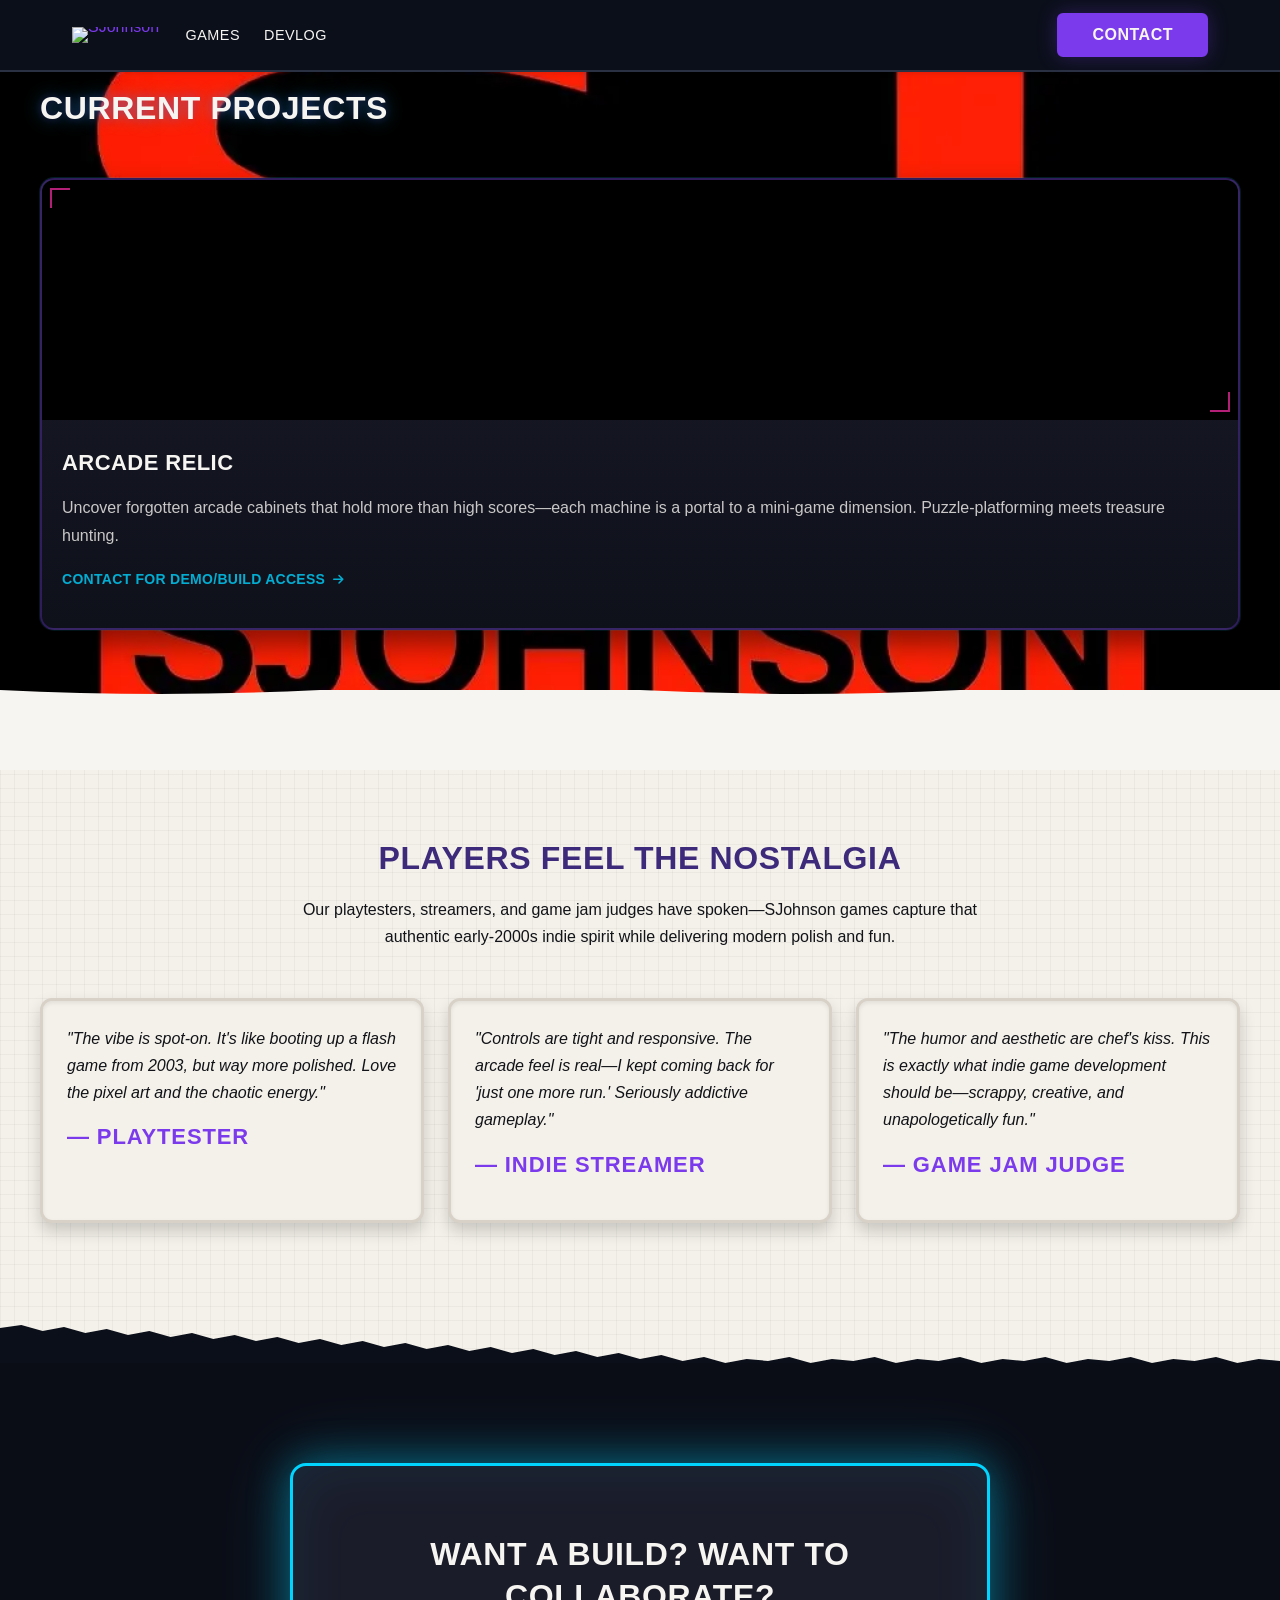
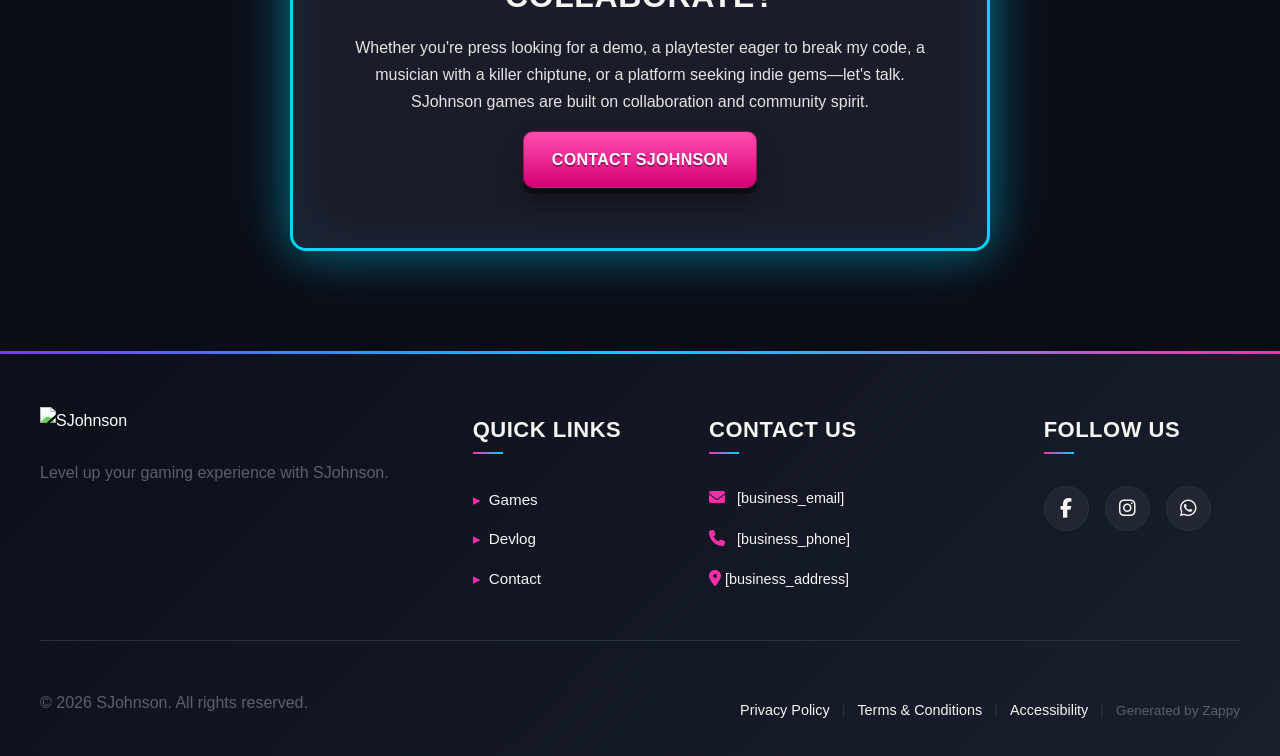
==== commit 518aa197: "Background sync: Progressive GitHub Sync" ====
--- a/public/index.html
+++ b/public/index.html
@@ -1 +1 @@
-<!doctype html><html dir="ltr" lang="en"><head><meta charset="UTF-8"><meta content="width=device-width,initial-scale=1" name="viewport"><meta content="index, follow" name="robots"><title>Indie Video Game Developer with Retro Flair — SJohnson</title><meta content="SJohnson creates arcade-inspired indie games with early-2000s internet nostalgia. Experience bold visuals, old-school gaming culture, and chaotic fun." name="description"><meta content="video game developer, indie game developer, retro arcade games, old-school gaming, SJohnson" name="keywords"><link href="/assets/favicon.ico" rel="icon" type="image/x-icon"><link href="/assets/favicon-16x16.png" rel="icon" type="image/png" sizes="16x16"><link href="/assets/favicon-32x32.png" rel="icon" type="image/png" sizes="32x32"><link href="/assets/favicon-48x48.png" rel="icon" type="image/png" sizes="48x48"><link href="/assets/favicon-192x192.png" rel="icon" type="image/png" sizes="192x192"><link href="/assets/favicon-512x512.png" rel="icon" type="image/png" sizes="512x512"><link href="/assets/apple-touch-icon.png" rel="apple-touch-icon"><script>!function(){"use strict";var t="3dfed444-ba6f-4d1f-99e3-614d22e4a907",e="https://api.zappy5.com/api/analytics/track",a=18e5,n=2592e6,o=!0,i=!0,r=!0;var s=function(){var e="zappy_visitor_"+t,a=null;try{if(a=localStorage.getItem(e)){var o=JSON.parse(a),i=Date.now();if(i-o.created<n)return o.lastSeen=i,localStorage.setItem(e,JSON.stringify(o)),o.id}}catch(t){console.warn("Zappy Analytics: LocalStorage not available")}var r="zv_"+Date.now()+"_"+Math.random().toString(36).substr(2,9);try{localStorage.setItem(e,JSON.stringify({id:r,created:Date.now(),lastSeen:Date.now()}))}catch(t){}return r}(),c=function(){var e="zappy_session_"+t,n=null;try{if(n=sessionStorage.getItem(e)){var o=JSON.parse(n),i=Date.now();if(i-o.timestamp<a)return o.timestamp=i,sessionStorage.setItem(e,JSON.stringify(o)),o.id}}catch(t){console.warn("Zappy Analytics: SessionStorage not available")}var r="zs_"+Date.now()+"_"+Math.random().toString(36).substr(2,9);try{sessionStorage.setItem(e,JSON.stringify({id:r,timestamp:Date.now()}))}catch(t){}return r}();function l(a,n){n=n||{};var o={website_id:t,event_type:a,page_path:window.location.pathname,referrer:document.referrer||"direct",visitor_id:s,session_id:c,metadata:n};if(navigator.sendBeacon){var i=new Blob([JSON.stringify(o)],{type:"application/json"});navigator.sendBeacon(e,i)}else fetch(e,{method:"POST",headers:{"Content-Type":"application/json"},body:JSON.stringify(o),keepalive:!0}).catch(function(t){console.warn("Zappy Analytics: Failed to track event",t)})}o&&l("pageview",{title:document.title,url:window.location.href}),i&&document.addEventListener("click",function(t){var e=t.target;if("BUTTON"===e.tagName||e.closest("button")){var a="BUTTON"===e.tagName?e:e.closest("button");l("click",{element:"button",text:a.textContent.trim().substring(0,100),id:a.id||null,class:a.className||null})}else if("A"===e.tagName||e.closest("a")){var n="A"===e.tagName?e:e.closest("a");l("navigation",{element:"link",text:n.textContent.trim().substring(0,100),href:n.href,external:n.hostname!==window.location.hostname})}},!0),r&&document.addEventListener("submit",function(t){var e=t.target;l("form_submit",{form_id:e.id||null,form_name:e.name||null,form_action:e.action||null,form_method:e.method||"GET"})},!0);var d=Date.now();window.addEventListener("beforeunload",function(){l("page_unload",{time_on_page:Math.floor((Date.now()-d)/1e3),page_path:window.location.pathname})}),window.zappyAnalytics={track:l,getVisitorId:function(){return s},getSessionId:function(){return c}}}()</script><meta content="Indie Video Game Developer with Retro Flair — SJohnson" property="og:title"><meta content="SJohnson creates arcade-inspired indie games with early-2000s internet nostalgia. Experience bold visuals, old-school gaming culture, and chaotic fun." property="og:description"><meta content="website" property="og:type"><meta content="en_US" property="og:locale"><meta content="summary_large_image" name="twitter:card"><meta content="Indie Video Game Developer with Retro Flair — SJohnson" name="twitter:title"><meta content="SJohnson creates arcade-inspired indie games with early-2000s internet nostalgia. Experience bold visuals, old-school gaming culture, and chaotic fun." name="twitter:description"><link href="https://cdnjs.cloudflare.com/ajax/libs/font-awesome/6.4.0/css/all.min.css" rel="stylesheet"><link href="/assets/favicon.ico" rel="icon" type="image/x-icon"><link href="/assets/favicon-16x16.png" rel="icon" type="image/png" sizes="16x16"><link href="/assets/favicon-32x32.png" rel="icon" type="image/png" sizes="32x32"><link href="/assets/favicon-48x48.png" rel="icon" type="image/png" sizes="48x48"><link href="/assets/favicon-192x192.png" rel="icon" type="image/png" sizes="192x192"><link href="/assets/favicon-512x512.png" rel="icon" type="image/png" sizes="512x512"><link href="/assets/apple-touch-icon.png" rel="apple-touch-icon"><link href="https://cdn.jsdelivr.net/npm/vanilla-cookieconsent@3/dist/cookieconsent.css" rel="stylesheet"><script src="https://cdn.jsdelivr.net/npm/vanilla-cookieconsent@3/dist/cookieconsent.umd.js"></script><script src="https://cdn.jsdelivr.net/gh/mickidum/acc_toolbar/acctoolbar/acctoolbar.min.js"></script><style data-zappy-section-v2-css="true">.home-Hero-section{position:relative;width:100%;min-height:100vh;display:flex;align-items:flex-end;padding:0 24px 80px 24px;overflow:hidden;background-color:#0b0d16}.home-Hero-section__bg-wrapper{position:absolute;top:0;left:0;width:100%;height:100%;background-size:cover;background-position:center;background-repeat:no-repeat;z-index:0}.home-Hero-section__scrim{position:absolute;top:0;left:0;width:100%;height:100%;background:linear-gradient(180deg,rgba(11,13,22,0) 0,rgba(11,13,22,.55) 70%,rgba(11,13,22,.85) 100%);z-index:1;pointer-events:none}.home-Hero-section__scan-lines{position:absolute;top:0;left:0;width:100%;height:100%;background:repeating-linear-gradient(0deg,rgba(0,0,0,.08) 0,rgba(0,0,0,.08) 1px,transparent 1px,transparent 3px);z-index:2;pointer-events:none;opacity:.3}.home-Hero-section__content-container{position:relative;z-index:10;width:100%;max-width:1200px;margin:0 auto;display:flex;justify-content:flex-start;align-items:flex-end}.home-Hero-section__card{background:rgba(11,13,22,.92);backdrop-filter:blur(12px);-webkit-backdrop-filter:blur(12px);border:3px solid rgba(0,182,255,.35);border-radius:16px;padding:40px;max-width:580px;width:100%;box-shadow:0 0 40px rgba(0,182,255,.25),0 18px 40px rgba(0,0,0,.5),inset 0 1px 0 rgba(255,255,255,.08);position:relative;color:var(--text-light)}.home-Hero-section__card::before{content:'';position:absolute;top:-2px;left:-2px;right:-2px;bottom:-2px;background:linear-gradient(135deg,rgba(255,45,170,.4) 0,rgba(0,212,255,.4) 50%,rgba(124,58,237,.4) 100%);border-radius:16px;z-index:-1;opacity:.6;filter:blur(8px)}.home-Hero-section__status-badge{display:inline-flex;align-items:center;gap:8px;background:rgba(0,212,255,.15);border:2px solid rgba(0,212,255,.5);border-radius:999px;padding:6px 16px;margin-bottom:24px}.home-Hero-section__status-icon{color:var(--secondary);font-size:12px;animation:home-Hero-pulse 2s ease-in-out infinite}@keyframes home-Hero-pulse{0%,100%{opacity:1}50%{opacity:.4}}.home-Hero-section__status-badge h3{font-family:'Pixelify Sans','Press Start 2P',system-ui,sans-serif;font-size:14px;font-weight:900;line-height:1.2;text-transform:uppercase;color:var(--text-light);margin:0;letter-spacing:.02em}.home-Hero-section__card h1{font-family:'Pixelify Sans','Press Start 2P',system-ui,sans-serif;font-size:44px;font-weight:900;letter-spacing:.03em;line-height:1.05;text-transform:uppercase;color:#fff;text-shadow:0 4px 0 rgba(0,0,0,.55),0 10px 18px rgba(0,0,0,.35);margin:0 0 24px 0}.home-Hero-section__card p{font-family:Inter,system-ui,-apple-system,'Segoe UI',Roboto,Helvetica,Arial,sans-serif;font-size:16px;font-weight:600;line-height:1.6;color:rgba(255,255,255,.9);text-shadow:0 2px 0 rgba(0,0,0,.35);margin:0 0 32px 0}.home-Hero-section__cta-row{display:flex;gap:16px;flex-wrap:wrap}.home-Hero-section__btn{display:inline-flex;align-items:center;justify-content:center;padding:14px 24px;border-radius:10px;font-family:'Pixelify Sans','Press Start 2P',system-ui,sans-serif;font-size:14px;font-weight:800;letter-spacing:.02em;text-transform:uppercase;text-decoration:none;border:1px solid rgba(0,0,0,.35);transition:transform 160ms ease,box-shadow 160ms ease;cursor:pointer;position:relative}.home-Hero-section__btn:active{transform:translateY(4px)}.home-Hero-section__btn--primary{background:linear-gradient(180deg,#ff4db1 0,#d70075 100%);color:#fff;box-shadow:0 6px 0 rgba(0,0,0,.35),0 14px 26px rgba(0,0,0,.35);text-shadow:0 2px 0 rgba(0,0,0,.35)}.home-Hero-section__btn--primary:hover{transform:translateY(-2px);box-shadow:0 8px 0 rgba(0,0,0,.35),0 18px 32px rgba(0,0,0,.4)}.home-Hero-section__btn--primary:active{box-shadow:0 2px 0 rgba(0,0,0,.35),0 8px 16px rgba(0,0,0,.3)}.home-Hero-section__btn--secondary{background:linear-gradient(180deg,#25ccff 0,#0079d6 100%);color:#fff;box-shadow:0 6px 0 rgba(0,0,0,.35),0 14px 26px rgba(0,0,0,.35);text-shadow:0 2px 0 rgba(0,0,0,.35)}.home-Hero-section__btn--secondary:hover{transform:translateY(-2px);box-shadow:0 8px 0 rgba(0,0,0,.35),0 18px 32px rgba(0,0,0,.4)}.home-Hero-section__btn--secondary:active{box-shadow:0 2px 0 rgba(0,0,0,.35),0 8px 16px rgba(0,0,0,.3)}@media (max-width:768px){.home-Hero-section{padding:100px 16px 60px 16px;align-items:center;min-height:100vh}.home-Hero-section__content-container{justify-content:center}.home-Hero-section__card{padding:32px 24px;max-width:100%}.home-Hero-section__card h1{font-size:32px;line-height:1.1;margin-bottom:20px}.home-Hero-section__card p{font-size:15px;margin-bottom:28px}.home-Hero-section__status-badge{margin-bottom:20px}.home-Hero-section__status-badge h3{font-size:11px}.home-Hero-section__cta-row{flex-direction:column;gap:12px}.home-Hero-section__btn{width:100%;padding:16px 20px;font-size:13px}}</style><link href="/styles.css" rel="stylesheet"><style id="zappy-dropdown-submenu-styles">#navMenu li:has(.sub-menu),.nav-menu li:has(.sub-menu),.navbar li:has(.sub-menu),nav li:has(.sub-menu){position:relative}#navMenu .sub-menu,.nav-menu .sub-menu,.navbar .sub-menu,nav .sub-menu{display:block!important;position:absolute!important;top:100%;left:0;min-width:220px;background:#fff;border-radius:8px;box-shadow:0 8px 25px rgba(0,0,0,.15);padding:8px 0;opacity:0;visibility:hidden;transform:translateY(10px);transition:all .3s ease;z-index:1000;list-style:none;pointer-events:none}#navMenu li:hover>.sub-menu,.nav-menu li:hover>.sub-menu,.navbar li:hover>.sub-menu,nav li:hover>.sub-menu{opacity:1!important;visibility:visible!important;transform:translateY(0)!important;pointer-events:auto!important}.sub-menu li{list-style:none;margin:0;padding:0}.sub-menu a{display:block!important;padding:10px 16px!important;color:#333!important;font-weight:500;text-decoration:none;white-space:nowrap;transition:background-color .2s}.sub-menu a:hover{background-color:#f5f5f5}[dir=rtl] .nav-menu .sub-menu,[dir=rtl] .navbar .sub-menu,[dir=rtl] nav .sub-menu,html[lang=ar] .nav-menu .sub-menu,html[lang=ar] .navbar .sub-menu,html[lang=ar] nav .sub-menu,html[lang=he] .nav-menu .sub-menu,html[lang=he] .navbar .sub-menu,html[lang=he] nav .sub-menu{left:auto!important;right:0!important}.sub-menu:empty,.sub-menu:not(:has(li)),.sub-menu:not(:has(li:not(.zappy-hidden-menu-item))){display:none!important;opacity:0!important;visibility:hidden!important;pointer-events:none!important}li:has(.menu-group-title):hover>.sub-menu{opacity:1!important;visibility:visible!important;transform:translateY(0)!important;pointer-events:auto!important}#navMenu>li>.menu-group-title,.nav-menu>li>.menu-group-title{display:inline-block;padding:.5rem 1rem;cursor:default;user-select:none}@media (max-width:768px){#navMenu .sub-menu,.nav-menu .sub-menu,.navbar .sub-menu,nav .sub-menu{position:static!important;transform:none!important;box-shadow:none!important;background:0 0!important;max-height:0;overflow:hidden;opacity:0;visibility:hidden;transition:max-height .3s ease,opacity .3s ease;padding:0!important;border-radius:0!important}.sub-menu.mobile-expanded{max-height:500px!important;opacity:1!important;visibility:visible!important;padding:8px 0 8px 16px!important}[dir=rtl] .sub-menu.mobile-expanded,html[lang=he] .sub-menu.mobile-expanded{padding:8px 16px 8px 0!important}#navMenu li:hover>.sub-menu,.nav-menu li:hover>.sub-menu,.navbar li:hover>.sub-menu,nav li:hover>.sub-menu{opacity:0;visibility:hidden;pointer-events:none}#navMenu li>.sub-menu.mobile-expanded,.nav-menu li>.sub-menu.mobile-expanded,.navbar li>.sub-menu.mobile-expanded,nav li>.sub-menu.mobile-expanded{opacity:1!important;visibility:visible!important;pointer-events:auto!important}#navMenu li:has(.sub-menu),.nav-menu li:has(.sub-menu),.navbar li:has(.sub-menu),nav li:has(.sub-menu){display:flex!important;flex-wrap:wrap!important;align-items:center!important;position:relative!important;min-height:44px!important}#navMenu li:has(.sub-menu)>a,.nav-menu li:has(.sub-menu)>a,.navbar li:has(.sub-menu)>a,nav li:has(.sub-menu)>a{flex:1!important;min-width:0!important}#navMenu li:has(.sub-menu)>.menu-group-title,.nav-menu li:has(.sub-menu)>.menu-group-title,.navbar li:has(.sub-menu)>.menu-group-title,nav li:has(.sub-menu)>.menu-group-title{flex:1!important;min-width:0!important;padding:0!important;line-height:inherit!important}#navMenu li:has(.sub-menu)>.sub-menu,.nav-menu li:has(.sub-menu)>.sub-menu,.navbar li:has(.sub-menu)>.sub-menu,nav li:has(.sub-menu)>.sub-menu{flex-basis:100%!important;width:100%!important}#navMenu li:has(.sub-menu)>a [class*=arrow],#navMenu li:has(.sub-menu)>a [class*=chevron],.nav-menu li:has(.sub-menu)>a .fa-angle-down,.nav-menu li:has(.sub-menu)>a .fa-chevron-down,.nav-menu li:has(.sub-menu)>a [class*=arrow],.nav-menu li:has(.sub-menu)>a [class*=chevron],nav li:has(.sub-menu)>a [class*=arrow],nav li:has(.sub-menu)>a [class*=chevron]{display:none!important;visibility:hidden!important}.mobile-submenu-toggle{display:flex!important;align-items:center!important;justify-content:center!important;width:44px!important;height:auto!important;background:0 0!important;border:none!important;cursor:pointer!important;color:var(--text-dark)!important;position:static!important;flex-shrink:0!important;align-self:stretch!important;z-index:2!important;padding:0!important;margin:0!important}.mobile-submenu-toggle::after{content:''!important;width:0!important;height:0!important;border-left:6px solid transparent!important;border-right:6px solid transparent!important;border-top:7px solid currentColor!important;transition:transform .3s ease!important}.mobile-submenu-toggle.expanded::after{transform:rotate(180deg)!important}.sub-menu a{padding:10px 0!important;display:block!important;color:var(--text-dark)!important}.navbar .sub-menu li a,.zappy-products-dropdown .sub-menu a,nav.navbar .sub-menu li a{color:var(--text-dark)!important}}@media (min-width:769px){.mobile-submenu-toggle{display:none!important}}</style><style id="zappy-widget-visibility">#mic-access-tool-box,#mic-access-tool-general-button,#mic-init-access-tool #mic-access-tool-box,#mic-init-access-tool #mic-access-tool-general-button,#mic-init-access-tool .mic-access-tool-general-button,._access-icon,._access-menu,.mic-access-tool-box,.mic-access-tool-general-button,div[id*=mic-access-tool-box]{display:none!important;visibility:hidden!important;opacity:0!important;pointer-events:none!important}</style></head><body><nav class="navbar"><button aria-label="Menu" class="mobile-toggle" id="mobileToggle"><svg viewBox="0 0 24 24" fill="none" class="hamburger-icon" height="24" width="24"><path d="M3 12h18M3 6h18M3 18h18" stroke="currentColor" stroke-width="2" stroke-linecap="round"/></svg><svg viewBox="0 0 24 24" fill="none" class="close-icon" height="24" width="24" style="display:none"><path d="M18 6L6 18M6 6l12 12" stroke="currentColor" stroke-width="2" stroke-linecap="round"/></svg></button><button aria-label="Call" class="phone-header-btn"><svg viewBox="0 0 24 24" fill="currentColor" height="20" width="20"><path d="M22 16.92v3a2 2 0 0 1-2.18 2 19.79 19.79 0 0 1-8.63-3.07 19.5 19.5 0 0 1-6-6 19.79 19.79 0 0 1-3.07-8.67A2 2 0 0 1 4.11 2h3a2 2 0 0 1 2 1.72 12.84 12.84 0 0 0 .7 2.81 2 2 0 0 1-.45 2.11L8.09 9.91a16 16 0 0 0 6 6l1.27-1.27a2 2 0 0 1 2.11-.45 12.84 12.84 0 0 0 2.81.7A2 2 0 0 1 22 16.92z"/></svg></button><div class="nav-container"><div class="nav-brand"><a href="/" class="logo-link"><img alt="SJohnson" class="logo" src="/assets/sjohnson-gaming-logo.webp"></a></div><ul class="nav-menu" id="navMenu"><li><a href="/games">Games</a></li><li><a href="/devlog">Devlog</a></li></ul><div class="nav-cta-container"><a href="/contact" class="nav-cta-btn">Contact</a></div></div></nav><main><section class="home-features-section" data-layout-spec="Home-features" data-zappy-bg-color="#f4f1ea" data-zappy-bg-image="assets/business-general-hero-upload-1772401972704.webp" data-zappy-bg-overlay-color="#000000" data-zappy-bg-overlay-opacity="0" data-zappy-bg-type="image" data-zappy-bg-video-type data-zappy-bg-video-url id="zappy-section-1" style="background-image:linear-gradient(rgba(0,0,0,0),rgba(0,0,0,0)),url(&quot;assets/business-general-hero-upload-1772401972704.webp&quot;);--zappy-bg-overlay:rgba(0, 0, 0, 0);--zappy-bg-image:url(&quot;assets/business-general-hero-upload-1772401972704.webp&quot;);background-size:cover;background-position:center center;background-repeat:no-repeat;position:relative;overflow:hidden;--zappy-bg-color:#f4f1ea"><div class="home-features-container"><div class="home-features-intro"><h2>Retro-first, modern-polished</h2><p>We blend nostalgic chaos with clean UX—arcade-era boldness meets today's playability standards. Every pixel screams early-2000s indie spirit, while the controls feel buttery smooth and the loops are addictive. It's the scrappy creativity you remember, refined for modern platforms and audiences.</p></div><article class="home-features-card"><div class="home-features-card-accent"></div><svg viewBox="0 0 48 48" fill="none" class="home-features-card-icon" data-element-type="icon" data-icon-type="svg" xmlns="http://www.w3.org/2000/svg"><circle cx="24" cy="24" fill="none" r="16" stroke="currentColor" stroke-width="2.5"/><path d="M24 12 L24 24 L32 32" stroke="currentColor" stroke-width="2.5" stroke-linecap="square"/><path d="M8 24 L4 24 M44 24 L40 24 M24 8 L24 4 M24 44 L24 40" stroke="currentColor" stroke-width="2" stroke-linecap="square"/><circle cx="24" cy="24" fill="currentColor" r="2"/></svg></article></div><div class="home-features-divider-wrapper"><svg viewBox="0 0 1200 60" xmlns="http://www.w3.org/2000/svg" aria-hidden="true" data-no-icon-edit="true" preserveAspectRatio="none"><defs><filter id="home-features-glow"><feGaussianBlur result="coloredBlur" stdDeviation="2"/><feMerge><feMergeNode in="coloredBlur"/><feMergeNode in="SourceGraphic"/></feMerge></filter></defs><path d="M0,60 L0,40 L60,40 L60,32 L120,32 L120,24 L180,24 L180,16 L240,16 L240,24 L300,24 L300,32 L360,32 L360,40 L420,40 L420,32 L480,32 L480,24 L540,24 L540,16 L600,16 L600,24 L660,24 L660,32 L720,32 L720,40 L780,40 L780,32 L840,32 L840,24 L900,24 L900,16 L960,16 L960,24 L1020,24 L1020,32 L1080,32 L1080,40 L1140,40 L1140,48 L1200,48 L1200,60 Z" fill="var(--bg-dark)"/><path d="M0,40 L60,40 L60,32 L120,32 L120,24 L180,24 L180,16 L240,16 L240,24 L300,24 L300,32 L360,32 L360,40 L420,40 L420,32 L480,32 L480,24 L540,24 L540,16 L600,16 L600,24 L660,24 L660,32 L720,32 L720,40 L780,40 L780,32 L840,32 L840,24 L900,24 L900,16 L960,16 L960,24 L1020,24 L1020,32 L1080,32 L1080,40 L1140,40 L1140,48 L1200,48" stroke="var(--secondary)" stroke-width="1.5" fill="var(--bg-dark)" filter="url(#home-features-glow)"/></svg></div></section><section class="home-portfolio-section" data-layout-spec="Home-portfolio" data-zappy-bg-color="#0b0f1a" data-zappy-bg-image="assets/business-general-hero-upload-1772402133727.webp" data-zappy-bg-overlay-color="#000000" data-zappy-bg-overlay-opacity="0" data-zappy-bg-type="image" data-zappy-bg-video-type data-zappy-bg-video-url id="zappy-section-2" style="background-image:linear-gradient(rgba(0,0,0,0),rgba(0,0,0,0)),url(&quot;assets/business-general-hero-upload-1772402133727.webp&quot;);--zappy-bg-overlay:rgba(0, 0, 0, 0);--zappy-bg-image:url(&quot;assets/business-general-hero-upload-1772402133727.webp&quot;);background-size:cover;background-position:center center;background-repeat:no-repeat;position:relative;overflow:hidden;--zappy-bg-color:#0b0f1a"><div class="home-portfolio-container"><div class="home-portfolio-intro"><h2>Current Projects</h2><p>These are works-in-progress—demos, prototypes, and builds that capture the spirit of early indie dev culture. Each project is a love letter to the arcade era, reimagined with modern tools and a healthy dose of nostalgia.</p></div><article class="home-portfolio-card"><div class="home-portfolio-card-image-wrapper"><div class="home-portfolio-card-corner home-portfolio-card-corner-tl"></div><div class="home-portfolio-card-corner home-portfolio-card-corner-br"></div></div><div class="home-portfolio-card-content"><h3>Arcade Relic</h3><p>Uncover forgotten arcade cabinets that hold more than high scores—each machine is a portal to a mini-game dimension. Puzzle-platforming meets treasure hunting.</p><p class="zappy-editable"><a href="/contact" class="home-portfolio-card-link">Contact for demo/build access<i class="fas fa-arrow-right" data-element-type="icon" data-icon-type="fontawesome"></i></a></p></div></article></div><div class="home-portfolio-divider-wrapper"><svg viewBox="0 0 1200 80" xmlns="http://www.w3.org/2000/svg" aria-hidden="true" data-no-icon-edit="true" preserveAspectRatio="none"><defs><linearGradient id="home-portfolio-crt-gradient" x1="0%" x2="0%" y1="0%" y2="100%"><stop offset="0%" style="stop-color:#0B0F1A;stop-opacity:1"/><stop offset="50%" style="stop-color:#1A1F2E;stop-opacity:0.6"/><stop offset="100%" style="stop-color:#F7F5F2"/></linearGradient></defs><path d="M0,80 L0,0 Q150,8 300,0 T600,0 Q750,8 900,0 T1200,0 L1200,80 Z" fill="var(--bg-light)"/></svg></div></section><section class="home-testimonials-section" data-layout-spec="Home-testimonials"><div class="testimonials-container"><div class="testimonials-intro"><h2>Players feel the nostalgia</h2><p>Our playtesters, streamers, and game jam judges have spoken—SJohnson games capture that authentic early-2000s indie spirit while delivering modern polish and fun.</p></div><div class="testimonials-grid"><div class="testimonial-card"><p>"The vibe is spot-on. It's like booting up a flash game from 2003, but way more polished. Love the pixel art and the chaotic energy."</p><h3>— Playtester</h3></div><div class="testimonial-card"><p>"Controls are tight and responsive. The arcade feel is real—I kept coming back for 'just one more run.' Seriously addictive gameplay."</p><h3>— Indie streamer</h3></div><div class="testimonial-card"><p>"The humor and aesthetic are chef's kiss. This is exactly what indie game development should be—scrappy, creative, and unapologetically fun."</p><h3>— Game jam judge</h3></div></div></div><div class="testimonials-divider-wrapper"><svg viewBox="0 0 1200 80" xmlns="http://www.w3.org/2000/svg" aria-hidden="true" data-no-icon-edit="true" preserveAspectRatio="none"><path d="M0,80 L0,45 L20,42 L40,48 L60,44 L80,50 L100,46 L120,52 L140,48 L160,54 L180,50 L200,56 L220,52 L240,58 L260,54 L280,60 L300,56 L320,62 L340,58 L360,64 L380,60 L400,66 L420,62 L440,68 L460,64 L480,70 L500,66 L520,72 L540,68 L560,74 L580,70 L600,76 L620,72 L640,78 L660,74 L680,80 L700,76 L720,78 L740,74 L760,80 L780,76 L800,78 L820,74 L840,80 L860,76 L880,78 L900,74 L920,80 L940,76 L960,78 L980,74 L1000,80 L1020,76 L1040,78 L1060,74 L1080,80 L1100,76 L1120,78 L1140,74 L1160,80 L1180,76 L1200,78 L1200,80 Z" fill="var(--bg-dark)"/></svg></div></section><section class="home-cta-section" data-layout-spec="Home-cta"><div class="home-cta-container"><div class="home-cta-panel"><h2>Want a build? Want to collaborate?</h2><p>Whether you're press looking for a demo, a playtester eager to break my code, a musician with a killer chiptune, or a platform seeking indie gems—let's talk. SJohnson games are built on collaboration and community spirit.</p><a href="/contact" class="btn-primary">Contact SJohnson</a></div></div></section></main><footer class="site-footer"><div class="footer-container"><div class="footer-top"><div class="footer-column footer-about"><img alt="SJohnson" class="logo" src="/assets/sjohnson-gaming-logo.webp"><p class="footer-tagline">Level up your gaming experience with SJohnson.</p></div><div class="footer-column footer-links"><h3 class="footer-heading">Quick Links</h3><ul class="footer-nav"><li><a href="/games">Games</a></li><li><a href="/devlog">Devlog</a></li><li><a href="/contact">Contact</a></li></ul></div><div class="footer-column footer-contact"><h3 class="footer-heading">Contact Us</h3><ul class="footer-contact-list"><li><i class="fas fa-envelope"></i><a href="mailto:[business_email]">[business_email]</a></li><li><i class="fas fa-phone"></i><a href="tel:[business_phone]">[business_phone]</a></li><li><a href="/"><i class="fas fa-map-marker-alt"></i><span>[business_address]</span></a></li></ul></div><div class="footer-column footer-social"><h3 class="footer-heading">Follow Us</h3><div class="social-links"><a href="[facebook_handle]" aria-label="Facebook"><i class="fab fa-facebook-f"></i></a><a href="[instagram_handle]" aria-label="Instagram"><i class="fab fa-instagram"></i></a><a href="[whatsapp_handle]" aria-label="WhatsApp"><i class="fab fa-whatsapp"></i></a></div></div></div><div class="footer-bottom"><div class="footer-copyright"><p>© 2026 SJohnson. All rights reserved.</p></div><div class="footer-legal"><a href="/privacy">Privacy Policy</a><span class="separator">|</span><a href="/terms">Terms &amp; Conditions</a><span class="separator">|</span><a href="/accessibility">Accessibility</a><span class="separator">|</span><a href="https://zappy5.com" class="zappy-attribution" target="_blank">Generated by Zappy</a></div></div></div></footer><a href="https://wa.me/[whatsapp_handle]" class="whatsapp-float" aria-label="WhatsApp"><i class="fab fa-whatsapp"></i></a><div data-integration="accessibility:toolbar"></div><script src="/script.js"></script><script id="zappy-mobile-submenu-script">!function(){function e(){if(window.innerWidth>768)return document.querySelectorAll(".mobile-submenu-toggle").forEach(function(e){e.remove()}),void document.querySelectorAll(".sub-menu.mobile-expanded").forEach(function(e){e.classList.remove("mobile-expanded")});document.querySelectorAll(".nav-menu li:has(.sub-menu), nav li:has(.sub-menu), .navbar li:has(.sub-menu), #navMenu li:has(.sub-menu)").forEach(function(e){if(!e.querySelector(".mobile-submenu-toggle")){var t=e.querySelector(".sub-menu"),n=e.querySelector(":scope > a");if(t&&n){var o=document.createElement("button");o.className="mobile-submenu-toggle",o.setAttribute("aria-label","Toggle submenu"),o.setAttribute("type","button"),n.insertAdjacentElement("afterend",o),o.addEventListener("click",function(e){e.preventDefault(),e.stopPropagation(),document.querySelectorAll(".sub-menu.mobile-expanded").forEach(function(e){if(e!==t){e.classList.remove("mobile-expanded");var n=e.parentElement.querySelector(".mobile-submenu-toggle");n&&n.classList.remove("expanded")}}),t.classList.toggle("mobile-expanded"),o.classList.toggle("expanded")})}}})}var t;"loading"===document.readyState?document.addEventListener("DOMContentLoaded",e):e(),window.addEventListener("resize",function(){clearTimeout(t),t=setTimeout(e,250)});var n=new MutationObserver(function(t){t.forEach(function(t){if("attributes"===t.type){var n=t.target;n.classList&&(n.classList.contains("active")||n.classList.contains("open"))&&setTimeout(e,100)}})});setTimeout(function(){document.querySelectorAll(".mobile-menu, .nav-menu, #navMenu, nav").forEach(function(e){n.observe(e,{attributes:!0,attributeFilter:["class","style"]})})},500)}()</script></body></html>+<!doctype html><html dir="ltr" lang="en"><head><meta charset="UTF-8"><meta content="width=device-width,initial-scale=1" name="viewport"><meta content="index, follow" name="robots"><title>Indie Video Game Developer with Retro Flair — SJohnson</title><meta content="SJohnson creates arcade-inspired indie games with early-2000s internet nostalgia. Experience bold visuals, old-school gaming culture, and chaotic fun." name="description"><meta content="video game developer, indie game developer, retro arcade games, old-school gaming, SJohnson" name="keywords"><link href="/assets/favicon.ico" rel="icon" type="image/x-icon"><link href="/assets/favicon-16x16.png" rel="icon" type="image/png" sizes="16x16"><link href="/assets/favicon-32x32.png" rel="icon" type="image/png" sizes="32x32"><link href="/assets/favicon-48x48.png" rel="icon" type="image/png" sizes="48x48"><link href="/assets/favicon-192x192.png" rel="icon" type="image/png" sizes="192x192"><link href="/assets/favicon-512x512.png" rel="icon" type="image/png" sizes="512x512"><link href="/assets/apple-touch-icon.png" rel="apple-touch-icon"><script>!function(){"use strict";var t="3dfed444-ba6f-4d1f-99e3-614d22e4a907",e="https://api.zappy5.com/api/analytics/track",a=18e5,n=2592e6,o=!0,i=!0,r=!0;var s=function(){var e="zappy_visitor_"+t,a=null;try{if(a=localStorage.getItem(e)){var o=JSON.parse(a),i=Date.now();if(i-o.created<n)return o.lastSeen=i,localStorage.setItem(e,JSON.stringify(o)),o.id}}catch(t){console.warn("Zappy Analytics: LocalStorage not available")}var r="zv_"+Date.now()+"_"+Math.random().toString(36).substr(2,9);try{localStorage.setItem(e,JSON.stringify({id:r,created:Date.now(),lastSeen:Date.now()}))}catch(t){}return r}(),c=function(){var e="zappy_session_"+t,n=null;try{if(n=sessionStorage.getItem(e)){var o=JSON.parse(n),i=Date.now();if(i-o.timestamp<a)return o.timestamp=i,sessionStorage.setItem(e,JSON.stringify(o)),o.id}}catch(t){console.warn("Zappy Analytics: SessionStorage not available")}var r="zs_"+Date.now()+"_"+Math.random().toString(36).substr(2,9);try{sessionStorage.setItem(e,JSON.stringify({id:r,timestamp:Date.now()}))}catch(t){}return r}();function l(a,n){n=n||{};var o={website_id:t,event_type:a,page_path:window.location.pathname,referrer:document.referrer||"direct",visitor_id:s,session_id:c,metadata:n};if(navigator.sendBeacon){var i=new Blob([JSON.stringify(o)],{type:"application/json"});navigator.sendBeacon(e,i)}else fetch(e,{method:"POST",headers:{"Content-Type":"application/json"},body:JSON.stringify(o),keepalive:!0}).catch(function(t){console.warn("Zappy Analytics: Failed to track event",t)})}o&&l("pageview",{title:document.title,url:window.location.href}),i&&document.addEventListener("click",function(t){var e=t.target;if("BUTTON"===e.tagName||e.closest("button")){var a="BUTTON"===e.tagName?e:e.closest("button");l("click",{element:"button",text:a.textContent.trim().substring(0,100),id:a.id||null,class:a.className||null})}else if("A"===e.tagName||e.closest("a")){var n="A"===e.tagName?e:e.closest("a");l("navigation",{element:"link",text:n.textContent.trim().substring(0,100),href:n.href,external:n.hostname!==window.location.hostname})}},!0),r&&document.addEventListener("submit",function(t){var e=t.target;l("form_submit",{form_id:e.id||null,form_name:e.name||null,form_action:e.action||null,form_method:e.method||"GET"})},!0);var d=Date.now();window.addEventListener("beforeunload",function(){l("page_unload",{time_on_page:Math.floor((Date.now()-d)/1e3),page_path:window.location.pathname})}),window.zappyAnalytics={track:l,getVisitorId:function(){return s},getSessionId:function(){return c}}}()</script><meta content="Indie Video Game Developer with Retro Flair — SJohnson" property="og:title"><meta content="SJohnson creates arcade-inspired indie games with early-2000s internet nostalgia. Experience bold visuals, old-school gaming culture, and chaotic fun." property="og:description"><meta content="website" property="og:type"><meta content="en_US" property="og:locale"><meta content="summary_large_image" name="twitter:card"><meta content="Indie Video Game Developer with Retro Flair — SJohnson" name="twitter:title"><meta content="SJohnson creates arcade-inspired indie games with early-2000s internet nostalgia. Experience bold visuals, old-school gaming culture, and chaotic fun." name="twitter:description"><link href="https://cdnjs.cloudflare.com/ajax/libs/font-awesome/6.4.0/css/all.min.css" rel="stylesheet"><link href="/assets/favicon.ico" rel="icon" type="image/x-icon"><link href="/assets/favicon-16x16.png" rel="icon" type="image/png" sizes="16x16"><link href="/assets/favicon-32x32.png" rel="icon" type="image/png" sizes="32x32"><link href="/assets/favicon-48x48.png" rel="icon" type="image/png" sizes="48x48"><link href="/assets/favicon-192x192.png" rel="icon" type="image/png" sizes="192x192"><link href="/assets/favicon-512x512.png" rel="icon" type="image/png" sizes="512x512"><link href="/assets/apple-touch-icon.png" rel="apple-touch-icon"><link href="https://cdn.jsdelivr.net/npm/vanilla-cookieconsent@3/dist/cookieconsent.css" rel="stylesheet"><script src="https://cdn.jsdelivr.net/npm/vanilla-cookieconsent@3/dist/cookieconsent.umd.js"></script><script src="https://cdn.jsdelivr.net/gh/mickidum/acc_toolbar/acctoolbar/acctoolbar.min.js"></script><style data-zappy-section-v2-css="true">.home-Hero-section{position:relative;width:100%;min-height:100vh;display:flex;align-items:flex-end;padding:0 24px 80px 24px;overflow:hidden;background-color:#0b0d16}.home-Hero-section__bg-wrapper{position:absolute;top:0;left:0;width:100%;height:100%;background-size:cover;background-position:center;background-repeat:no-repeat;z-index:0}.home-Hero-section__scrim{position:absolute;top:0;left:0;width:100%;height:100%;background:linear-gradient(180deg,rgba(11,13,22,0) 0,rgba(11,13,22,.55) 70%,rgba(11,13,22,.85) 100%);z-index:1;pointer-events:none}.home-Hero-section__scan-lines{position:absolute;top:0;left:0;width:100%;height:100%;background:repeating-linear-gradient(0deg,rgba(0,0,0,.08) 0,rgba(0,0,0,.08) 1px,transparent 1px,transparent 3px);z-index:2;pointer-events:none;opacity:.3}.home-Hero-section__content-container{position:relative;z-index:10;width:100%;max-width:1200px;margin:0 auto;display:flex;justify-content:flex-start;align-items:flex-end}.home-Hero-section__card{background:rgba(11,13,22,.92);backdrop-filter:blur(12px);-webkit-backdrop-filter:blur(12px);border:3px solid rgba(0,182,255,.35);border-radius:16px;padding:40px;max-width:580px;width:100%;box-shadow:0 0 40px rgba(0,182,255,.25),0 18px 40px rgba(0,0,0,.5),inset 0 1px 0 rgba(255,255,255,.08);position:relative;color:var(--text-light)}.home-Hero-section__card::before{content:'';position:absolute;top:-2px;left:-2px;right:-2px;bottom:-2px;background:linear-gradient(135deg,rgba(255,45,170,.4) 0,rgba(0,212,255,.4) 50%,rgba(124,58,237,.4) 100%);border-radius:16px;z-index:-1;opacity:.6;filter:blur(8px)}.home-Hero-section__status-badge{display:inline-flex;align-items:center;gap:8px;background:rgba(0,212,255,.15);border:2px solid rgba(0,212,255,.5);border-radius:999px;padding:6px 16px;margin-bottom:24px}.home-Hero-section__status-icon{color:var(--secondary);font-size:12px;animation:home-Hero-pulse 2s ease-in-out infinite}@keyframes home-Hero-pulse{0%,100%{opacity:1}50%{opacity:.4}}.home-Hero-section__status-badge h3{font-family:'Pixelify Sans','Press Start 2P',system-ui,sans-serif;font-size:14px;font-weight:900;line-height:1.2;text-transform:uppercase;color:var(--text-light);margin:0;letter-spacing:.02em}.home-Hero-section__card h1{font-family:'Pixelify Sans','Press Start 2P',system-ui,sans-serif;font-size:44px;font-weight:900;letter-spacing:.03em;line-height:1.05;text-transform:uppercase;color:#fff;text-shadow:0 4px 0 rgba(0,0,0,.55),0 10px 18px rgba(0,0,0,.35);margin:0 0 24px 0}.home-Hero-section__card p{font-family:Inter,system-ui,-apple-system,'Segoe UI',Roboto,Helvetica,Arial,sans-serif;font-size:16px;font-weight:600;line-height:1.6;color:rgba(255,255,255,.9);text-shadow:0 2px 0 rgba(0,0,0,.35);margin:0 0 32px 0}.home-Hero-section__cta-row{display:flex;gap:16px;flex-wrap:wrap}.home-Hero-section__btn{display:inline-flex;align-items:center;justify-content:center;padding:14px 24px;border-radius:10px;font-family:'Pixelify Sans','Press Start 2P',system-ui,sans-serif;font-size:14px;font-weight:800;letter-spacing:.02em;text-transform:uppercase;text-decoration:none;border:1px solid rgba(0,0,0,.35);transition:transform 160ms ease,box-shadow 160ms ease;cursor:pointer;position:relative}.home-Hero-section__btn:active{transform:translateY(4px)}.home-Hero-section__btn--primary{background:linear-gradient(180deg,#ff4db1 0,#d70075 100%);color:#fff;box-shadow:0 6px 0 rgba(0,0,0,.35),0 14px 26px rgba(0,0,0,.35);text-shadow:0 2px 0 rgba(0,0,0,.35)}.home-Hero-section__btn--primary:hover{transform:translateY(-2px);box-shadow:0 8px 0 rgba(0,0,0,.35),0 18px 32px rgba(0,0,0,.4)}.home-Hero-section__btn--primary:active{box-shadow:0 2px 0 rgba(0,0,0,.35),0 8px 16px rgba(0,0,0,.3)}.home-Hero-section__btn--secondary{background:linear-gradient(180deg,#25ccff 0,#0079d6 100%);color:#fff;box-shadow:0 6px 0 rgba(0,0,0,.35),0 14px 26px rgba(0,0,0,.35);text-shadow:0 2px 0 rgba(0,0,0,.35)}.home-Hero-section__btn--secondary:hover{transform:translateY(-2px);box-shadow:0 8px 0 rgba(0,0,0,.35),0 18px 32px rgba(0,0,0,.4)}.home-Hero-section__btn--secondary:active{box-shadow:0 2px 0 rgba(0,0,0,.35),0 8px 16px rgba(0,0,0,.3)}@media (max-width:768px){.home-Hero-section{padding:100px 16px 60px 16px;align-items:center;min-height:100vh}.home-Hero-section__content-container{justify-content:center}.home-Hero-section__card{padding:32px 24px;max-width:100%}.home-Hero-section__card h1{font-size:32px;line-height:1.1;margin-bottom:20px}.home-Hero-section__card p{font-size:15px;margin-bottom:28px}.home-Hero-section__status-badge{margin-bottom:20px}.home-Hero-section__status-badge h3{font-size:11px}.home-Hero-section__cta-row{flex-direction:column;gap:12px}.home-Hero-section__btn{width:100%;padding:16px 20px;font-size:13px}}</style><link href="/styles.css" rel="stylesheet"><style id="zappy-dropdown-submenu-styles">#navMenu li:has(.sub-menu),.nav-menu li:has(.sub-menu),.navbar li:has(.sub-menu),nav li:has(.sub-menu){position:relative}#navMenu .sub-menu,.nav-menu .sub-menu,.navbar .sub-menu,nav .sub-menu{display:block!important;position:absolute!important;top:100%;left:0;min-width:220px;background:#fff;border-radius:8px;box-shadow:0 8px 25px rgba(0,0,0,.15);padding:8px 0;opacity:0;visibility:hidden;transform:translateY(10px);transition:all .3s ease;z-index:1000;list-style:none;pointer-events:none}#navMenu li:hover>.sub-menu,.nav-menu li:hover>.sub-menu,.navbar li:hover>.sub-menu,nav li:hover>.sub-menu{opacity:1!important;visibility:visible!important;transform:translateY(0)!important;pointer-events:auto!important}.sub-menu li{list-style:none;margin:0;padding:0}.sub-menu a{display:block!important;padding:10px 16px!important;color:#333!important;font-weight:500;text-decoration:none;white-space:nowrap;transition:background-color .2s}.sub-menu a:hover{background-color:#f5f5f5}[dir=rtl] .nav-menu .sub-menu,[dir=rtl] .navbar .sub-menu,[dir=rtl] nav .sub-menu,html[lang=ar] .nav-menu .sub-menu,html[lang=ar] .navbar .sub-menu,html[lang=ar] nav .sub-menu,html[lang=he] .nav-menu .sub-menu,html[lang=he] .navbar .sub-menu,html[lang=he] nav .sub-menu{left:auto!important;right:0!important}.sub-menu:empty,.sub-menu:not(:has(li)),.sub-menu:not(:has(li:not(.zappy-hidden-menu-item))){display:none!important;opacity:0!important;visibility:hidden!important;pointer-events:none!important}li:has(.menu-group-title):hover>.sub-menu{opacity:1!important;visibility:visible!important;transform:translateY(0)!important;pointer-events:auto!important}#navMenu>li>.menu-group-title,.nav-menu>li>.menu-group-title{display:inline-block;padding:.5rem 1rem;cursor:default;user-select:none}@media (max-width:768px){#navMenu .sub-menu,.nav-menu .sub-menu,.navbar .sub-menu,nav .sub-menu{position:static!important;transform:none!important;box-shadow:none!important;background:0 0!important;max-height:0;overflow:hidden;opacity:0;visibility:hidden;transition:max-height .3s ease,opacity .3s ease;padding:0!important;border-radius:0!important}.sub-menu.mobile-expanded{max-height:500px!important;opacity:1!important;visibility:visible!important;padding:8px 0 8px 16px!important}[dir=rtl] .sub-menu.mobile-expanded,html[lang=he] .sub-menu.mobile-expanded{padding:8px 16px 8px 0!important}#navMenu li:hover>.sub-menu,.nav-menu li:hover>.sub-menu,.navbar li:hover>.sub-menu,nav li:hover>.sub-menu{opacity:0;visibility:hidden;pointer-events:none}#navMenu li>.sub-menu.mobile-expanded,.nav-menu li>.sub-menu.mobile-expanded,.navbar li>.sub-menu.mobile-expanded,nav li>.sub-menu.mobile-expanded{opacity:1!important;visibility:visible!important;pointer-events:auto!important}#navMenu li:has(.sub-menu),.nav-menu li:has(.sub-menu),.navbar li:has(.sub-menu),nav li:has(.sub-menu){display:flex!important;flex-wrap:wrap!important;align-items:center!important;position:relative!important;min-height:44px!important}#navMenu li:has(.sub-menu)>a,.nav-menu li:has(.sub-menu)>a,.navbar li:has(.sub-menu)>a,nav li:has(.sub-menu)>a{flex:1!important;min-width:0!important}#navMenu li:has(.sub-menu)>.menu-group-title,.nav-menu li:has(.sub-menu)>.menu-group-title,.navbar li:has(.sub-menu)>.menu-group-title,nav li:has(.sub-menu)>.menu-group-title{flex:1!important;min-width:0!important;padding:0!important;line-height:inherit!important}#navMenu li:has(.sub-menu)>.sub-menu,.nav-menu li:has(.sub-menu)>.sub-menu,.navbar li:has(.sub-menu)>.sub-menu,nav li:has(.sub-menu)>.sub-menu{flex-basis:100%!important;width:100%!important}#navMenu li:has(.sub-menu)>a [class*=arrow],#navMenu li:has(.sub-menu)>a [class*=chevron],.nav-menu li:has(.sub-menu)>a .fa-angle-down,.nav-menu li:has(.sub-menu)>a .fa-chevron-down,.nav-menu li:has(.sub-menu)>a [class*=arrow],.nav-menu li:has(.sub-menu)>a [class*=chevron],nav li:has(.sub-menu)>a [class*=arrow],nav li:has(.sub-menu)>a [class*=chevron]{display:none!important;visibility:hidden!important}.mobile-submenu-toggle{display:flex!important;align-items:center!important;justify-content:center!important;width:44px!important;height:auto!important;background:0 0!important;border:none!important;cursor:pointer!important;color:var(--text-dark)!important;position:static!important;flex-shrink:0!important;align-self:stretch!important;z-index:2!important;padding:0!important;margin:0!important}.mobile-submenu-toggle::after{content:''!important;width:0!important;height:0!important;border-left:6px solid transparent!important;border-right:6px solid transparent!important;border-top:7px solid currentColor!important;transition:transform .3s ease!important}.mobile-submenu-toggle.expanded::after{transform:rotate(180deg)!important}.sub-menu a{padding:10px 0!important;display:block!important;color:var(--text-dark)!important}.navbar .sub-menu li a,.zappy-products-dropdown .sub-menu a,nav.navbar .sub-menu li a{color:var(--text-dark)!important}}@media (min-width:769px){.mobile-submenu-toggle{display:none!important}}</style><style id="zappy-widget-visibility">#mic-access-tool-box,#mic-access-tool-general-button,#mic-init-access-tool #mic-access-tool-box,#mic-init-access-tool #mic-access-tool-general-button,#mic-init-access-tool .mic-access-tool-general-button,._access-icon,._access-menu,.mic-access-tool-box,.mic-access-tool-general-button,div[id*=mic-access-tool-box]{display:none!important;visibility:hidden!important;opacity:0!important;pointer-events:none!important}</style></head><body><nav class="navbar"><button aria-label="Menu" class="mobile-toggle" id="mobileToggle"><svg viewBox="0 0 24 24" fill="none" height="24" width="24" class="hamburger-icon"><path d="M3 12h18M3 6h18M3 18h18" stroke="currentColor" stroke-linecap="round" stroke-width="2"></path></svg><svg viewBox="0 0 24 24" fill="none" height="24" width="24" class="close-icon" style="display:none"><path d="M18 6L6 18M6 6l12 12" stroke="currentColor" stroke-linecap="round" stroke-width="2"></path></svg></button><button aria-label="Call" class="phone-header-btn"><svg viewBox="0 0 24 24" fill="currentColor" height="20" width="20"><path d="M22 16.92v3a2 2 0 0 1-2.18 2 19.79 19.79 0 0 1-8.63-3.07 19.5 19.5 0 0 1-6-6 19.79 19.79 0 0 1-3.07-8.67A2 2 0 0 1 4.11 2h3a2 2 0 0 1 2 1.72 12.84 12.84 0 0 0 .7 2.81 2 2 0 0 1-.45 2.11L8.09 9.91a16 16 0 0 0 6 6l1.27-1.27a2 2 0 0 1 2.11-.45 12.84 12.84 0 0 0 2.81.7A2 2 0 0 1 22 16.92z"></path></svg></button><div class="nav-container"><div class="nav-brand"><a href="/" class="logo-link"><img alt="SJohnson" class="logo" src="/assets/sjohnson-gaming-logo.webp"></a></div><ul class="nav-menu" id="navMenu"><li><a href="/games">Games</a></li><li><a href="/devlog">Devlog</a></li></ul><div class="nav-cta-container"><a href="/contact" class="nav-cta-btn">Contact</a></div></div></nav><main><section class="home-portfolio-section" data-layout-spec="Home-portfolio" data-zappy-bg-color="" data-zappy-bg-image="assets/business-general-hero-upload-1772402133727.webp" data-zappy-bg-overlay-color="#000000" data-zappy-bg-overlay-opacity="0" data-zappy-bg-type="image" data-zappy-bg-video-type="" data-zappy-bg-video-url="" id="zappy-section-1772402145999-7563" style="position:relative;overflow:hidden;background-image:linear-gradient(rgba(0,0,0,0),rgba(0,0,0,0)),url(&quot;assets/business-general-hero-upload-1772402133727.webp&quot;);background-size:cover;background-position:center;background-repeat:no-repeat;--zappy-bg-overlay:rgba(0, 0, 0, 0);--zappy-bg-image:url(&quot;assets/business-general-hero-upload-1772402133727.webp&quot;)"><div class="home-portfolio-container"><div class="home-portfolio-intro"><h2>Current Projects</h2></div><article class="home-portfolio-card"><div class="home-portfolio-card-image-wrapper"><div class="home-portfolio-card-corner home-portfolio-card-corner-tl"></div><div class="home-portfolio-card-corner home-portfolio-card-corner-br"></div></div><div class="home-portfolio-card-content"><h3>Arcade Relic</h3><p>Uncover forgotten arcade cabinets that hold more than high scores—each machine is a portal to a mini-game dimension. Puzzle-platforming meets treasure hunting.</p><p class="zappy-editable"><a href="/contact" class="home-portfolio-card-link">Contact for demo/build access<i class="fas fa-arrow-right" data-element-type="icon" data-icon-type="fontawesome"></i></a></p></div></article></div><div class="home-portfolio-divider-wrapper"><svg viewBox="0 0 1200 80" aria-hidden="true" data-no-icon-edit="true" preserveAspectRatio="none" xmlns="http://www.w3.org/2000/svg"><defs><linearGradient id="home-portfolio-crt-gradient" x1="0%" x2="0%" y1="0%" y2="100%"><stop offset="0%" style="stop-color:#0B0F1A;stop-opacity:1"></stop><stop offset="50%" style="stop-color:#1A1F2E;stop-opacity:0.6"></stop><stop offset="100%" style="stop-color:#F7F5F2"></stop></linearGradient></defs><path d="M0,80 L0,0 Q150,8 300,0 T600,0 Q750,8 900,0 T1200,0 L1200,80 Z" fill="var(--bg-light)"></path></svg></div></section><section class="home-testimonials-section" data-layout-spec="Home-testimonials"><div class="testimonials-container"><div class="testimonials-intro"><h2>Players feel the nostalgia</h2><p>Our playtesters, streamers, and game jam judges have spoken—SJohnson games capture that authentic early-2000s indie spirit while delivering modern polish and fun.</p></div><div class="testimonials-grid"><div class="testimonial-card"><p>"The vibe is spot-on. It's like booting up a flash game from 2003, but way more polished. Love the pixel art and the chaotic energy."</p><h3>— Playtester</h3></div><div class="testimonial-card"><p>"Controls are tight and responsive. The arcade feel is real—I kept coming back for 'just one more run.' Seriously addictive gameplay."</p><h3>— Indie streamer</h3></div><div class="testimonial-card"><p>"The humor and aesthetic are chef's kiss. This is exactly what indie game development should be—scrappy, creative, and unapologetically fun."</p><h3>— Game jam judge</h3></div></div></div><div class="testimonials-divider-wrapper"><svg viewBox="0 0 1200 80" aria-hidden="true" data-no-icon-edit="true" preserveAspectRatio="none" xmlns="http://www.w3.org/2000/svg"><path d="M0,80 L0,45 L20,42 L40,48 L60,44 L80,50 L100,46 L120,52 L140,48 L160,54 L180,50 L200,56 L220,52 L240,58 L260,54 L280,60 L300,56 L320,62 L340,58 L360,64 L380,60 L400,66 L420,62 L440,68 L460,64 L480,70 L500,66 L520,72 L540,68 L560,74 L580,70 L600,76 L620,72 L640,78 L660,74 L680,80 L700,76 L720,78 L740,74 L760,80 L780,76 L800,78 L820,74 L840,80 L860,76 L880,78 L900,74 L920,80 L940,76 L960,78 L980,74 L1000,80 L1020,76 L1040,78 L1060,74 L1080,80 L1100,76 L1120,78 L1140,74 L1160,80 L1180,76 L1200,78 L1200,80 Z" fill="var(--bg-dark)"></path></svg></div></section><section class="home-cta-section" data-layout-spec="Home-cta"><div class="home-cta-container"><div class="home-cta-panel"><h2>Want a build? Want to collaborate?</h2><p>Whether you're press looking for a demo, a playtester eager to break my code, a musician with a killer chiptune, or a platform seeking indie gems—let's talk. SJohnson games are built on collaboration and community spirit.</p><a href="/contact" class="btn-primary">Contact SJohnson</a></div></div></section></main><footer class="site-footer"><div class="footer-container"><div class="footer-top"><div class="footer-column footer-about"><img alt="SJohnson" class="logo" src="/assets/sjohnson-gaming-logo.webp"><p class="footer-tagline">Level up your gaming experience with SJohnson.</p></div><div class="footer-column footer-links"><h3 class="footer-heading">Quick Links</h3><ul class="footer-nav"><li><a href="/games">Games</a></li><li><a href="/devlog">Devlog</a></li><li><a href="/contact">Contact</a></li></ul></div><div class="footer-column footer-contact"><h3 class="footer-heading">Contact Us</h3><ul class="footer-contact-list"><li><i class="fas fa-envelope"></i><a href="mailto:[business_email]">[business_email]</a></li><li><i class="fas fa-phone"></i><a href="tel:[business_phone]">[business_phone]</a></li><li><a href="/"><i class="fas fa-map-marker-alt"></i><span>[business_address]</span></a></li></ul></div><div class="footer-column footer-social"><h3 class="footer-heading">Follow Us</h3><div class="social-links"><a href="[facebook_handle]" aria-label="Facebook"><i class="fab fa-facebook-f"></i></a><a href="[instagram_handle]" aria-label="Instagram"><i class="fab fa-instagram"></i></a><a href="[whatsapp_handle]" aria-label="WhatsApp"><i class="fab fa-whatsapp"></i></a></div></div></div><div class="footer-bottom"><div class="footer-copyright"><p>© 2026 SJohnson. All rights reserved.</p></div><div class="footer-legal"><a href="/privacy">Privacy Policy</a><span class="separator">|</span><a href="/terms">Terms &amp; Conditions</a><span class="separator">|</span><a href="/accessibility">Accessibility</a><span class="separator">|</span><a href="https://zappy5.com" class="zappy-attribution" target="_blank">Generated by Zappy</a></div></div></div></footer><a href="https://wa.me/[whatsapp_handle]" class="whatsapp-float" aria-label="WhatsApp"><i class="fab fa-whatsapp"></i></a><div data-integration="accessibility:toolbar"></div><script src="/script.js"></script><script id="zappy-mobile-submenu-script">!function(){function e(){if(window.innerWidth>768)return document.querySelectorAll(".mobile-submenu-toggle").forEach(function(e){e.remove()}),void document.querySelectorAll(".sub-menu.mobile-expanded").forEach(function(e){e.classList.remove("mobile-expanded")});document.querySelectorAll(".nav-menu li:has(.sub-menu), nav li:has(.sub-menu), .navbar li:has(.sub-menu), #navMenu li:has(.sub-menu)").forEach(function(e){if(!e.querySelector(".mobile-submenu-toggle")){var t=e.querySelector(".sub-menu"),n=e.querySelector(":scope > a");if(t&&n){var o=document.createElement("button");o.className="mobile-submenu-toggle",o.setAttribute("aria-label","Toggle submenu"),o.setAttribute("type","button"),n.insertAdjacentElement("afterend",o),o.addEventListener("click",function(e){e.preventDefault(),e.stopPropagation(),document.querySelectorAll(".sub-menu.mobile-expanded").forEach(function(e){if(e!==t){e.classList.remove("mobile-expanded");var n=e.parentElement.querySelector(".mobile-submenu-toggle");n&&n.classList.remove("expanded")}}),t.classList.toggle("mobile-expanded"),o.classList.toggle("expanded")})}}})}var t;"loading"===document.readyState?document.addEventListener("DOMContentLoaded",e):e(),window.addEventListener("resize",function(){clearTimeout(t),t=setTimeout(e,250)});var n=new MutationObserver(function(t){t.forEach(function(t){if("attributes"===t.type){var n=t.target;n.classList&&(n.classList.contains("active")||n.classList.contains("open"))&&setTimeout(e,100)}})});setTimeout(function(){document.querySelectorAll(".mobile-menu, .nav-menu, #navMenu, nav").forEach(function(e){n.observe(e,{attributes:!0,attributeFilter:["class","style"]})})},500)}()</script></body></html>
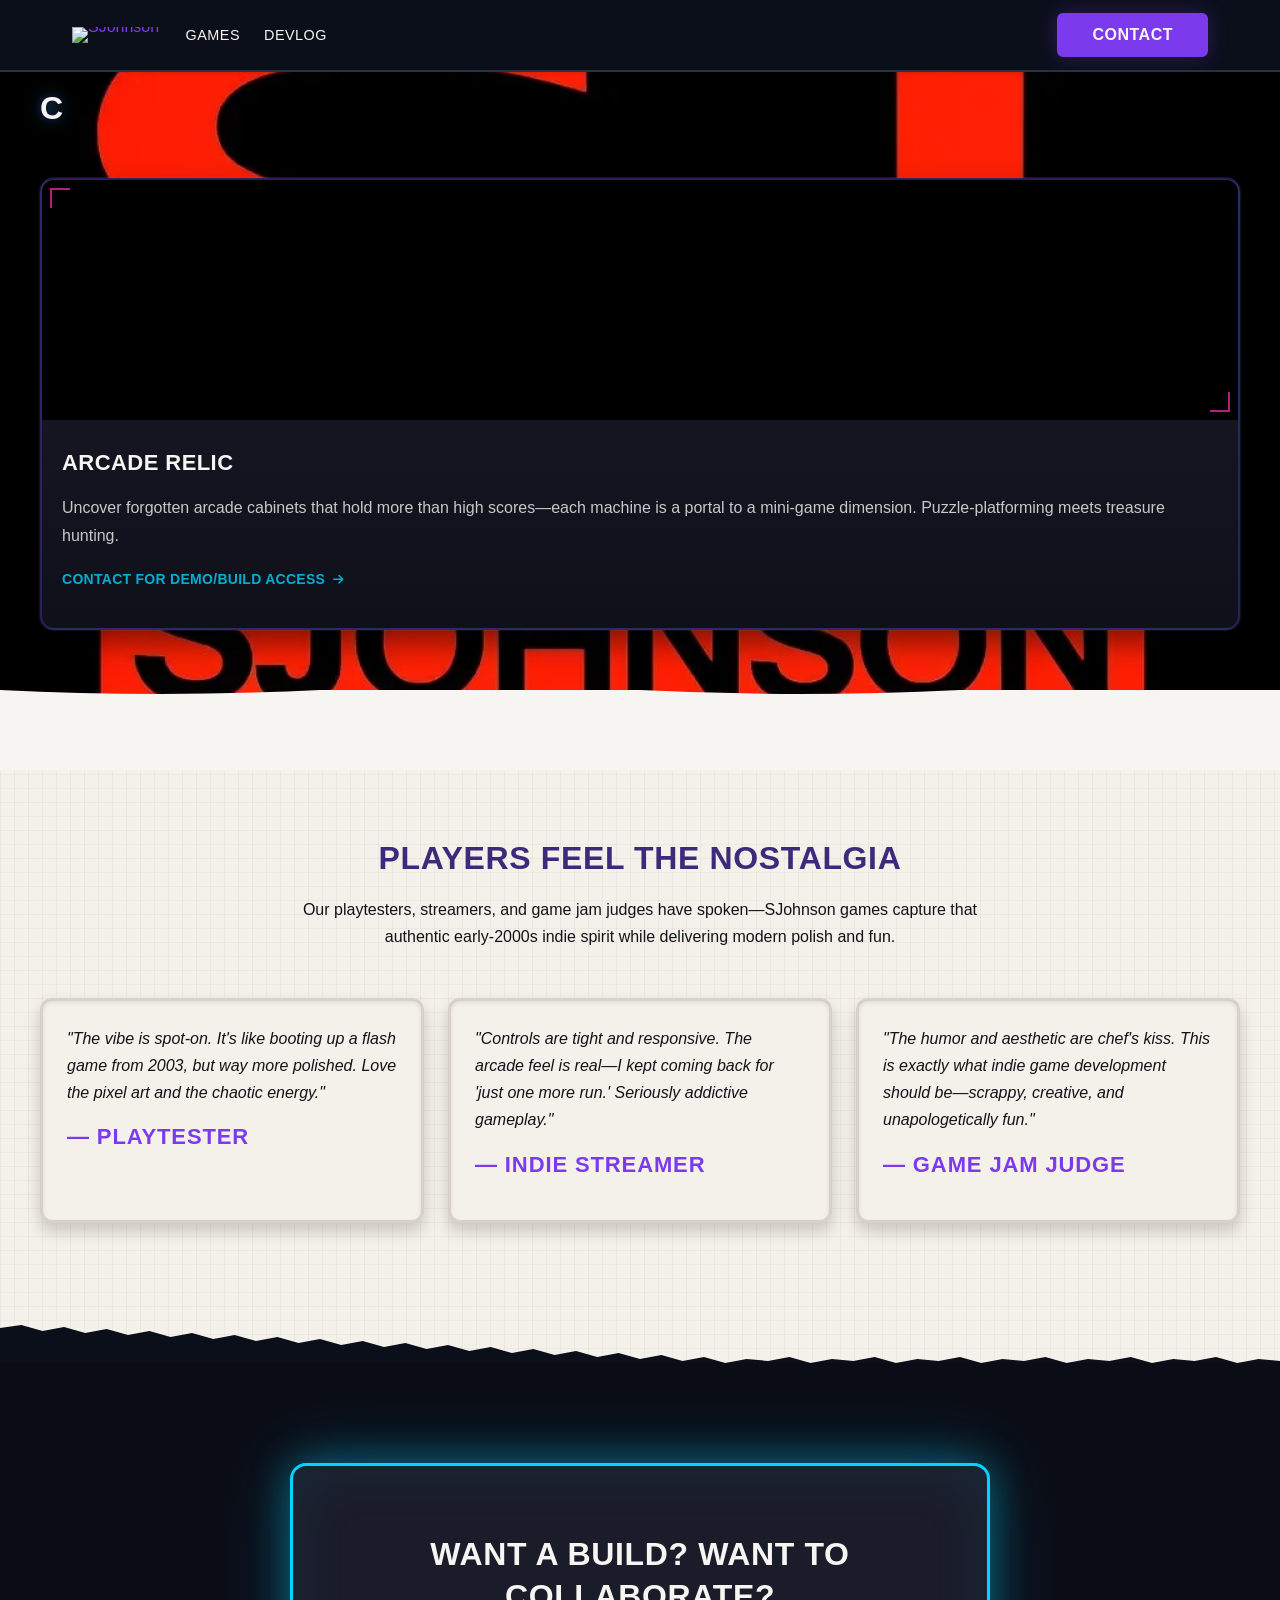
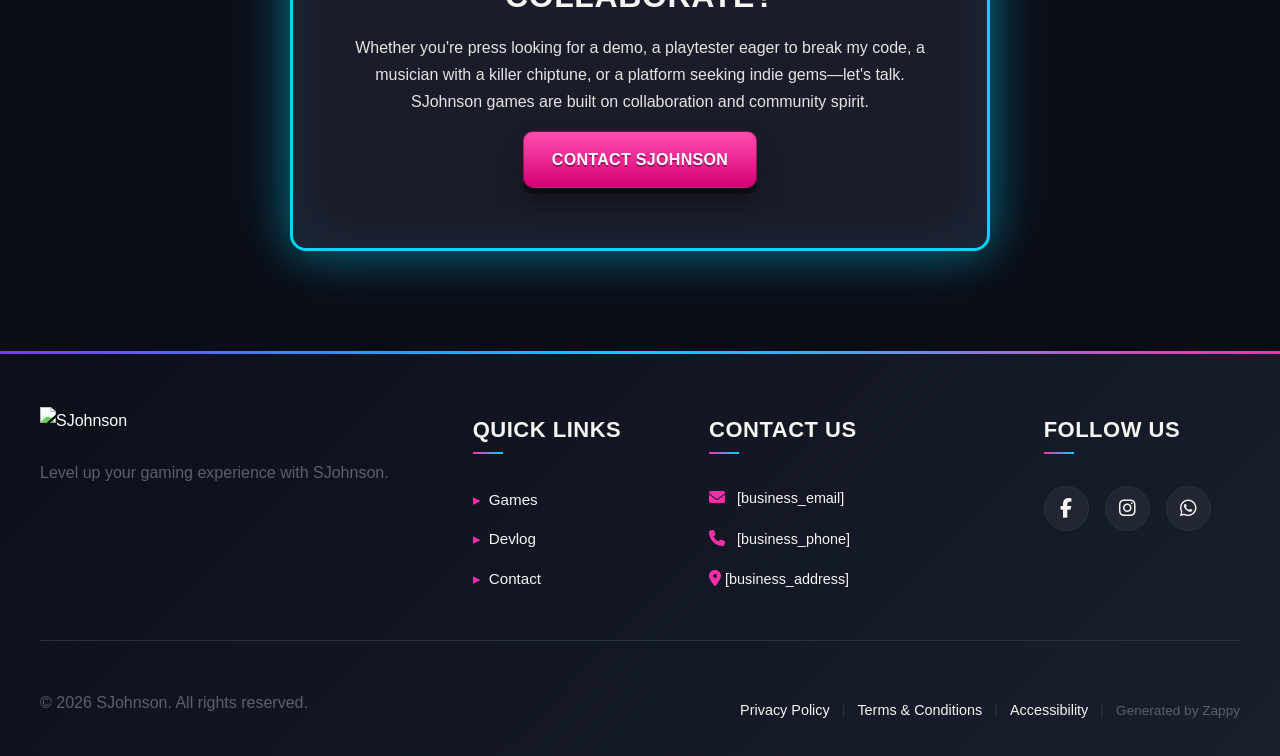
==== commit 6a4e98ec: "Background sync: Progressive GitHub Sync" ====
--- a/public/index.html
+++ b/public/index.html
@@ -1 +1 @@
-<!doctype html><html dir="ltr" lang="en"><head><meta charset="UTF-8"><meta content="width=device-width,initial-scale=1" name="viewport"><meta content="index, follow" name="robots"><title>Indie Video Game Developer with Retro Flair — SJohnson</title><meta content="SJohnson creates arcade-inspired indie games with early-2000s internet nostalgia. Experience bold visuals, old-school gaming culture, and chaotic fun." name="description"><meta content="video game developer, indie game developer, retro arcade games, old-school gaming, SJohnson" name="keywords"><link href="/assets/favicon.ico" rel="icon" type="image/x-icon"><link href="/assets/favicon-16x16.png" rel="icon" type="image/png" sizes="16x16"><link href="/assets/favicon-32x32.png" rel="icon" type="image/png" sizes="32x32"><link href="/assets/favicon-48x48.png" rel="icon" type="image/png" sizes="48x48"><link href="/assets/favicon-192x192.png" rel="icon" type="image/png" sizes="192x192"><link href="/assets/favicon-512x512.png" rel="icon" type="image/png" sizes="512x512"><link href="/assets/apple-touch-icon.png" rel="apple-touch-icon"><script>!function(){"use strict";var t="3dfed444-ba6f-4d1f-99e3-614d22e4a907",e="https://api.zappy5.com/api/analytics/track",a=18e5,n=2592e6,o=!0,i=!0,r=!0;var s=function(){var e="zappy_visitor_"+t,a=null;try{if(a=localStorage.getItem(e)){var o=JSON.parse(a),i=Date.now();if(i-o.created<n)return o.lastSeen=i,localStorage.setItem(e,JSON.stringify(o)),o.id}}catch(t){console.warn("Zappy Analytics: LocalStorage not available")}var r="zv_"+Date.now()+"_"+Math.random().toString(36).substr(2,9);try{localStorage.setItem(e,JSON.stringify({id:r,created:Date.now(),lastSeen:Date.now()}))}catch(t){}return r}(),c=function(){var e="zappy_session_"+t,n=null;try{if(n=sessionStorage.getItem(e)){var o=JSON.parse(n),i=Date.now();if(i-o.timestamp<a)return o.timestamp=i,sessionStorage.setItem(e,JSON.stringify(o)),o.id}}catch(t){console.warn("Zappy Analytics: SessionStorage not available")}var r="zs_"+Date.now()+"_"+Math.random().toString(36).substr(2,9);try{sessionStorage.setItem(e,JSON.stringify({id:r,timestamp:Date.now()}))}catch(t){}return r}();function l(a,n){n=n||{};var o={website_id:t,event_type:a,page_path:window.location.pathname,referrer:document.referrer||"direct",visitor_id:s,session_id:c,metadata:n};if(navigator.sendBeacon){var i=new Blob([JSON.stringify(o)],{type:"application/json"});navigator.sendBeacon(e,i)}else fetch(e,{method:"POST",headers:{"Content-Type":"application/json"},body:JSON.stringify(o),keepalive:!0}).catch(function(t){console.warn("Zappy Analytics: Failed to track event",t)})}o&&l("pageview",{title:document.title,url:window.location.href}),i&&document.addEventListener("click",function(t){var e=t.target;if("BUTTON"===e.tagName||e.closest("button")){var a="BUTTON"===e.tagName?e:e.closest("button");l("click",{element:"button",text:a.textContent.trim().substring(0,100),id:a.id||null,class:a.className||null})}else if("A"===e.tagName||e.closest("a")){var n="A"===e.tagName?e:e.closest("a");l("navigation",{element:"link",text:n.textContent.trim().substring(0,100),href:n.href,external:n.hostname!==window.location.hostname})}},!0),r&&document.addEventListener("submit",function(t){var e=t.target;l("form_submit",{form_id:e.id||null,form_name:e.name||null,form_action:e.action||null,form_method:e.method||"GET"})},!0);var d=Date.now();window.addEventListener("beforeunload",function(){l("page_unload",{time_on_page:Math.floor((Date.now()-d)/1e3),page_path:window.location.pathname})}),window.zappyAnalytics={track:l,getVisitorId:function(){return s},getSessionId:function(){return c}}}()</script><meta content="Indie Video Game Developer with Retro Flair — SJohnson" property="og:title"><meta content="SJohnson creates arcade-inspired indie games with early-2000s internet nostalgia. Experience bold visuals, old-school gaming culture, and chaotic fun." property="og:description"><meta content="website" property="og:type"><meta content="en_US" property="og:locale"><meta content="summary_large_image" name="twitter:card"><meta content="Indie Video Game Developer with Retro Flair — SJohnson" name="twitter:title"><meta content="SJohnson creates arcade-inspired indie games with early-2000s internet nostalgia. Experience bold visuals, old-school gaming culture, and chaotic fun." name="twitter:description"><link href="https://cdnjs.cloudflare.com/ajax/libs/font-awesome/6.4.0/css/all.min.css" rel="stylesheet"><link href="/assets/favicon.ico" rel="icon" type="image/x-icon"><link href="/assets/favicon-16x16.png" rel="icon" type="image/png" sizes="16x16"><link href="/assets/favicon-32x32.png" rel="icon" type="image/png" sizes="32x32"><link href="/assets/favicon-48x48.png" rel="icon" type="image/png" sizes="48x48"><link href="/assets/favicon-192x192.png" rel="icon" type="image/png" sizes="192x192"><link href="/assets/favicon-512x512.png" rel="icon" type="image/png" sizes="512x512"><link href="/assets/apple-touch-icon.png" rel="apple-touch-icon"><link href="https://cdn.jsdelivr.net/npm/vanilla-cookieconsent@3/dist/cookieconsent.css" rel="stylesheet"><script src="https://cdn.jsdelivr.net/npm/vanilla-cookieconsent@3/dist/cookieconsent.umd.js"></script><script src="https://cdn.jsdelivr.net/gh/mickidum/acc_toolbar/acctoolbar/acctoolbar.min.js"></script><style data-zappy-section-v2-css="true">.home-Hero-section{position:relative;width:100%;min-height:100vh;display:flex;align-items:flex-end;padding:0 24px 80px 24px;overflow:hidden;background-color:#0b0d16}.home-Hero-section__bg-wrapper{position:absolute;top:0;left:0;width:100%;height:100%;background-size:cover;background-position:center;background-repeat:no-repeat;z-index:0}.home-Hero-section__scrim{position:absolute;top:0;left:0;width:100%;height:100%;background:linear-gradient(180deg,rgba(11,13,22,0) 0,rgba(11,13,22,.55) 70%,rgba(11,13,22,.85) 100%);z-index:1;pointer-events:none}.home-Hero-section__scan-lines{position:absolute;top:0;left:0;width:100%;height:100%;background:repeating-linear-gradient(0deg,rgba(0,0,0,.08) 0,rgba(0,0,0,.08) 1px,transparent 1px,transparent 3px);z-index:2;pointer-events:none;opacity:.3}.home-Hero-section__content-container{position:relative;z-index:10;width:100%;max-width:1200px;margin:0 auto;display:flex;justify-content:flex-start;align-items:flex-end}.home-Hero-section__card{background:rgba(11,13,22,.92);backdrop-filter:blur(12px);-webkit-backdrop-filter:blur(12px);border:3px solid rgba(0,182,255,.35);border-radius:16px;padding:40px;max-width:580px;width:100%;box-shadow:0 0 40px rgba(0,182,255,.25),0 18px 40px rgba(0,0,0,.5),inset 0 1px 0 rgba(255,255,255,.08);position:relative;color:var(--text-light)}.home-Hero-section__card::before{content:'';position:absolute;top:-2px;left:-2px;right:-2px;bottom:-2px;background:linear-gradient(135deg,rgba(255,45,170,.4) 0,rgba(0,212,255,.4) 50%,rgba(124,58,237,.4) 100%);border-radius:16px;z-index:-1;opacity:.6;filter:blur(8px)}.home-Hero-section__status-badge{display:inline-flex;align-items:center;gap:8px;background:rgba(0,212,255,.15);border:2px solid rgba(0,212,255,.5);border-radius:999px;padding:6px 16px;margin-bottom:24px}.home-Hero-section__status-icon{color:var(--secondary);font-size:12px;animation:home-Hero-pulse 2s ease-in-out infinite}@keyframes home-Hero-pulse{0%,100%{opacity:1}50%{opacity:.4}}.home-Hero-section__status-badge h3{font-family:'Pixelify Sans','Press Start 2P',system-ui,sans-serif;font-size:14px;font-weight:900;line-height:1.2;text-transform:uppercase;color:var(--text-light);margin:0;letter-spacing:.02em}.home-Hero-section__card h1{font-family:'Pixelify Sans','Press Start 2P',system-ui,sans-serif;font-size:44px;font-weight:900;letter-spacing:.03em;line-height:1.05;text-transform:uppercase;color:#fff;text-shadow:0 4px 0 rgba(0,0,0,.55),0 10px 18px rgba(0,0,0,.35);margin:0 0 24px 0}.home-Hero-section__card p{font-family:Inter,system-ui,-apple-system,'Segoe UI',Roboto,Helvetica,Arial,sans-serif;font-size:16px;font-weight:600;line-height:1.6;color:rgba(255,255,255,.9);text-shadow:0 2px 0 rgba(0,0,0,.35);margin:0 0 32px 0}.home-Hero-section__cta-row{display:flex;gap:16px;flex-wrap:wrap}.home-Hero-section__btn{display:inline-flex;align-items:center;justify-content:center;padding:14px 24px;border-radius:10px;font-family:'Pixelify Sans','Press Start 2P',system-ui,sans-serif;font-size:14px;font-weight:800;letter-spacing:.02em;text-transform:uppercase;text-decoration:none;border:1px solid rgba(0,0,0,.35);transition:transform 160ms ease,box-shadow 160ms ease;cursor:pointer;position:relative}.home-Hero-section__btn:active{transform:translateY(4px)}.home-Hero-section__btn--primary{background:linear-gradient(180deg,#ff4db1 0,#d70075 100%);color:#fff;box-shadow:0 6px 0 rgba(0,0,0,.35),0 14px 26px rgba(0,0,0,.35);text-shadow:0 2px 0 rgba(0,0,0,.35)}.home-Hero-section__btn--primary:hover{transform:translateY(-2px);box-shadow:0 8px 0 rgba(0,0,0,.35),0 18px 32px rgba(0,0,0,.4)}.home-Hero-section__btn--primary:active{box-shadow:0 2px 0 rgba(0,0,0,.35),0 8px 16px rgba(0,0,0,.3)}.home-Hero-section__btn--secondary{background:linear-gradient(180deg,#25ccff 0,#0079d6 100%);color:#fff;box-shadow:0 6px 0 rgba(0,0,0,.35),0 14px 26px rgba(0,0,0,.35);text-shadow:0 2px 0 rgba(0,0,0,.35)}.home-Hero-section__btn--secondary:hover{transform:translateY(-2px);box-shadow:0 8px 0 rgba(0,0,0,.35),0 18px 32px rgba(0,0,0,.4)}.home-Hero-section__btn--secondary:active{box-shadow:0 2px 0 rgba(0,0,0,.35),0 8px 16px rgba(0,0,0,.3)}@media (max-width:768px){.home-Hero-section{padding:100px 16px 60px 16px;align-items:center;min-height:100vh}.home-Hero-section__content-container{justify-content:center}.home-Hero-section__card{padding:32px 24px;max-width:100%}.home-Hero-section__card h1{font-size:32px;line-height:1.1;margin-bottom:20px}.home-Hero-section__card p{font-size:15px;margin-bottom:28px}.home-Hero-section__status-badge{margin-bottom:20px}.home-Hero-section__status-badge h3{font-size:11px}.home-Hero-section__cta-row{flex-direction:column;gap:12px}.home-Hero-section__btn{width:100%;padding:16px 20px;font-size:13px}}</style><link href="/styles.css" rel="stylesheet"><style id="zappy-dropdown-submenu-styles">#navMenu li:has(.sub-menu),.nav-menu li:has(.sub-menu),.navbar li:has(.sub-menu),nav li:has(.sub-menu){position:relative}#navMenu .sub-menu,.nav-menu .sub-menu,.navbar .sub-menu,nav .sub-menu{display:block!important;position:absolute!important;top:100%;left:0;min-width:220px;background:#fff;border-radius:8px;box-shadow:0 8px 25px rgba(0,0,0,.15);padding:8px 0;opacity:0;visibility:hidden;transform:translateY(10px);transition:all .3s ease;z-index:1000;list-style:none;pointer-events:none}#navMenu li:hover>.sub-menu,.nav-menu li:hover>.sub-menu,.navbar li:hover>.sub-menu,nav li:hover>.sub-menu{opacity:1!important;visibility:visible!important;transform:translateY(0)!important;pointer-events:auto!important}.sub-menu li{list-style:none;margin:0;padding:0}.sub-menu a{display:block!important;padding:10px 16px!important;color:#333!important;font-weight:500;text-decoration:none;white-space:nowrap;transition:background-color .2s}.sub-menu a:hover{background-color:#f5f5f5}[dir=rtl] .nav-menu .sub-menu,[dir=rtl] .navbar .sub-menu,[dir=rtl] nav .sub-menu,html[lang=ar] .nav-menu .sub-menu,html[lang=ar] .navbar .sub-menu,html[lang=ar] nav .sub-menu,html[lang=he] .nav-menu .sub-menu,html[lang=he] .navbar .sub-menu,html[lang=he] nav .sub-menu{left:auto!important;right:0!important}.sub-menu:empty,.sub-menu:not(:has(li)),.sub-menu:not(:has(li:not(.zappy-hidden-menu-item))){display:none!important;opacity:0!important;visibility:hidden!important;pointer-events:none!important}li:has(.menu-group-title):hover>.sub-menu{opacity:1!important;visibility:visible!important;transform:translateY(0)!important;pointer-events:auto!important}#navMenu>li>.menu-group-title,.nav-menu>li>.menu-group-title{display:inline-block;padding:.5rem 1rem;cursor:default;user-select:none}@media (max-width:768px){#navMenu .sub-menu,.nav-menu .sub-menu,.navbar .sub-menu,nav .sub-menu{position:static!important;transform:none!important;box-shadow:none!important;background:0 0!important;max-height:0;overflow:hidden;opacity:0;visibility:hidden;transition:max-height .3s ease,opacity .3s ease;padding:0!important;border-radius:0!important}.sub-menu.mobile-expanded{max-height:500px!important;opacity:1!important;visibility:visible!important;padding:8px 0 8px 16px!important}[dir=rtl] .sub-menu.mobile-expanded,html[lang=he] .sub-menu.mobile-expanded{padding:8px 16px 8px 0!important}#navMenu li:hover>.sub-menu,.nav-menu li:hover>.sub-menu,.navbar li:hover>.sub-menu,nav li:hover>.sub-menu{opacity:0;visibility:hidden;pointer-events:none}#navMenu li>.sub-menu.mobile-expanded,.nav-menu li>.sub-menu.mobile-expanded,.navbar li>.sub-menu.mobile-expanded,nav li>.sub-menu.mobile-expanded{opacity:1!important;visibility:visible!important;pointer-events:auto!important}#navMenu li:has(.sub-menu),.nav-menu li:has(.sub-menu),.navbar li:has(.sub-menu),nav li:has(.sub-menu){display:flex!important;flex-wrap:wrap!important;align-items:center!important;position:relative!important;min-height:44px!important}#navMenu li:has(.sub-menu)>a,.nav-menu li:has(.sub-menu)>a,.navbar li:has(.sub-menu)>a,nav li:has(.sub-menu)>a{flex:1!important;min-width:0!important}#navMenu li:has(.sub-menu)>.menu-group-title,.nav-menu li:has(.sub-menu)>.menu-group-title,.navbar li:has(.sub-menu)>.menu-group-title,nav li:has(.sub-menu)>.menu-group-title{flex:1!important;min-width:0!important;padding:0!important;line-height:inherit!important}#navMenu li:has(.sub-menu)>.sub-menu,.nav-menu li:has(.sub-menu)>.sub-menu,.navbar li:has(.sub-menu)>.sub-menu,nav li:has(.sub-menu)>.sub-menu{flex-basis:100%!important;width:100%!important}#navMenu li:has(.sub-menu)>a [class*=arrow],#navMenu li:has(.sub-menu)>a [class*=chevron],.nav-menu li:has(.sub-menu)>a .fa-angle-down,.nav-menu li:has(.sub-menu)>a .fa-chevron-down,.nav-menu li:has(.sub-menu)>a [class*=arrow],.nav-menu li:has(.sub-menu)>a [class*=chevron],nav li:has(.sub-menu)>a [class*=arrow],nav li:has(.sub-menu)>a [class*=chevron]{display:none!important;visibility:hidden!important}.mobile-submenu-toggle{display:flex!important;align-items:center!important;justify-content:center!important;width:44px!important;height:auto!important;background:0 0!important;border:none!important;cursor:pointer!important;color:var(--text-dark)!important;position:static!important;flex-shrink:0!important;align-self:stretch!important;z-index:2!important;padding:0!important;margin:0!important}.mobile-submenu-toggle::after{content:''!important;width:0!important;height:0!important;border-left:6px solid transparent!important;border-right:6px solid transparent!important;border-top:7px solid currentColor!important;transition:transform .3s ease!important}.mobile-submenu-toggle.expanded::after{transform:rotate(180deg)!important}.sub-menu a{padding:10px 0!important;display:block!important;color:var(--text-dark)!important}.navbar .sub-menu li a,.zappy-products-dropdown .sub-menu a,nav.navbar .sub-menu li a{color:var(--text-dark)!important}}@media (min-width:769px){.mobile-submenu-toggle{display:none!important}}</style><style id="zappy-widget-visibility">#mic-access-tool-box,#mic-access-tool-general-button,#mic-init-access-tool #mic-access-tool-box,#mic-init-access-tool #mic-access-tool-general-button,#mic-init-access-tool .mic-access-tool-general-button,._access-icon,._access-menu,.mic-access-tool-box,.mic-access-tool-general-button,div[id*=mic-access-tool-box]{display:none!important;visibility:hidden!important;opacity:0!important;pointer-events:none!important}</style></head><body><nav class="navbar"><button aria-label="Menu" class="mobile-toggle" id="mobileToggle"><svg viewBox="0 0 24 24" fill="none" height="24" width="24" class="hamburger-icon"><path d="M3 12h18M3 6h18M3 18h18" stroke="currentColor" stroke-linecap="round" stroke-width="2"></path></svg><svg viewBox="0 0 24 24" fill="none" height="24" width="24" class="close-icon" style="display:none"><path d="M18 6L6 18M6 6l12 12" stroke="currentColor" stroke-linecap="round" stroke-width="2"></path></svg></button><button aria-label="Call" class="phone-header-btn"><svg viewBox="0 0 24 24" fill="currentColor" height="20" width="20"><path d="M22 16.92v3a2 2 0 0 1-2.18 2 19.79 19.79 0 0 1-8.63-3.07 19.5 19.5 0 0 1-6-6 19.79 19.79 0 0 1-3.07-8.67A2 2 0 0 1 4.11 2h3a2 2 0 0 1 2 1.72 12.84 12.84 0 0 0 .7 2.81 2 2 0 0 1-.45 2.11L8.09 9.91a16 16 0 0 0 6 6l1.27-1.27a2 2 0 0 1 2.11-.45 12.84 12.84 0 0 0 2.81.7A2 2 0 0 1 22 16.92z"></path></svg></button><div class="nav-container"><div class="nav-brand"><a href="/" class="logo-link"><img alt="SJohnson" class="logo" src="/assets/sjohnson-gaming-logo.webp"></a></div><ul class="nav-menu" id="navMenu"><li><a href="/games">Games</a></li><li><a href="/devlog">Devlog</a></li></ul><div class="nav-cta-container"><a href="/contact" class="nav-cta-btn">Contact</a></div></div></nav><main><section class="home-portfolio-section" data-layout-spec="Home-portfolio" data-zappy-bg-color="" data-zappy-bg-image="assets/business-general-hero-upload-1772402133727.webp" data-zappy-bg-overlay-color="#000000" data-zappy-bg-overlay-opacity="0" data-zappy-bg-type="image" data-zappy-bg-video-type="" data-zappy-bg-video-url="" id="zappy-section-1772402145999-7563" style="position:relative;overflow:hidden;background-image:linear-gradient(rgba(0,0,0,0),rgba(0,0,0,0)),url(&quot;assets/business-general-hero-upload-1772402133727.webp&quot;);background-size:cover;background-position:center;background-repeat:no-repeat;--zappy-bg-overlay:rgba(0, 0, 0, 0);--zappy-bg-image:url(&quot;assets/business-general-hero-upload-1772402133727.webp&quot;)"><div class="home-portfolio-container"><div class="home-portfolio-intro"><h2>Current Projects</h2></div><article class="home-portfolio-card"><div class="home-portfolio-card-image-wrapper"><div class="home-portfolio-card-corner home-portfolio-card-corner-tl"></div><div class="home-portfolio-card-corner home-portfolio-card-corner-br"></div></div><div class="home-portfolio-card-content"><h3>Arcade Relic</h3><p>Uncover forgotten arcade cabinets that hold more than high scores—each machine is a portal to a mini-game dimension. Puzzle-platforming meets treasure hunting.</p><p class="zappy-editable"><a href="/contact" class="home-portfolio-card-link">Contact for demo/build access<i class="fas fa-arrow-right" data-element-type="icon" data-icon-type="fontawesome"></i></a></p></div></article></div><div class="home-portfolio-divider-wrapper"><svg viewBox="0 0 1200 80" aria-hidden="true" data-no-icon-edit="true" preserveAspectRatio="none" xmlns="http://www.w3.org/2000/svg"><defs><linearGradient id="home-portfolio-crt-gradient" x1="0%" x2="0%" y1="0%" y2="100%"><stop offset="0%" style="stop-color:#0B0F1A;stop-opacity:1"></stop><stop offset="50%" style="stop-color:#1A1F2E;stop-opacity:0.6"></stop><stop offset="100%" style="stop-color:#F7F5F2"></stop></linearGradient></defs><path d="M0,80 L0,0 Q150,8 300,0 T600,0 Q750,8 900,0 T1200,0 L1200,80 Z" fill="var(--bg-light)"></path></svg></div></section><section class="home-testimonials-section" data-layout-spec="Home-testimonials"><div class="testimonials-container"><div class="testimonials-intro"><h2>Players feel the nostalgia</h2><p>Our playtesters, streamers, and game jam judges have spoken—SJohnson games capture that authentic early-2000s indie spirit while delivering modern polish and fun.</p></div><div class="testimonials-grid"><div class="testimonial-card"><p>"The vibe is spot-on. It's like booting up a flash game from 2003, but way more polished. Love the pixel art and the chaotic energy."</p><h3>— Playtester</h3></div><div class="testimonial-card"><p>"Controls are tight and responsive. The arcade feel is real—I kept coming back for 'just one more run.' Seriously addictive gameplay."</p><h3>— Indie streamer</h3></div><div class="testimonial-card"><p>"The humor and aesthetic are chef's kiss. This is exactly what indie game development should be—scrappy, creative, and unapologetically fun."</p><h3>— Game jam judge</h3></div></div></div><div class="testimonials-divider-wrapper"><svg viewBox="0 0 1200 80" aria-hidden="true" data-no-icon-edit="true" preserveAspectRatio="none" xmlns="http://www.w3.org/2000/svg"><path d="M0,80 L0,45 L20,42 L40,48 L60,44 L80,50 L100,46 L120,52 L140,48 L160,54 L180,50 L200,56 L220,52 L240,58 L260,54 L280,60 L300,56 L320,62 L340,58 L360,64 L380,60 L400,66 L420,62 L440,68 L460,64 L480,70 L500,66 L520,72 L540,68 L560,74 L580,70 L600,76 L620,72 L640,78 L660,74 L680,80 L700,76 L720,78 L740,74 L760,80 L780,76 L800,78 L820,74 L840,80 L860,76 L880,78 L900,74 L920,80 L940,76 L960,78 L980,74 L1000,80 L1020,76 L1040,78 L1060,74 L1080,80 L1100,76 L1120,78 L1140,74 L1160,80 L1180,76 L1200,78 L1200,80 Z" fill="var(--bg-dark)"></path></svg></div></section><section class="home-cta-section" data-layout-spec="Home-cta"><div class="home-cta-container"><div class="home-cta-panel"><h2>Want a build? Want to collaborate?</h2><p>Whether you're press looking for a demo, a playtester eager to break my code, a musician with a killer chiptune, or a platform seeking indie gems—let's talk. SJohnson games are built on collaboration and community spirit.</p><a href="/contact" class="btn-primary">Contact SJohnson</a></div></div></section></main><footer class="site-footer"><div class="footer-container"><div class="footer-top"><div class="footer-column footer-about"><img alt="SJohnson" class="logo" src="/assets/sjohnson-gaming-logo.webp"><p class="footer-tagline">Level up your gaming experience with SJohnson.</p></div><div class="footer-column footer-links"><h3 class="footer-heading">Quick Links</h3><ul class="footer-nav"><li><a href="/games">Games</a></li><li><a href="/devlog">Devlog</a></li><li><a href="/contact">Contact</a></li></ul></div><div class="footer-column footer-contact"><h3 class="footer-heading">Contact Us</h3><ul class="footer-contact-list"><li><i class="fas fa-envelope"></i><a href="mailto:[business_email]">[business_email]</a></li><li><i class="fas fa-phone"></i><a href="tel:[business_phone]">[business_phone]</a></li><li><a href="/"><i class="fas fa-map-marker-alt"></i><span>[business_address]</span></a></li></ul></div><div class="footer-column footer-social"><h3 class="footer-heading">Follow Us</h3><div class="social-links"><a href="[facebook_handle]" aria-label="Facebook"><i class="fab fa-facebook-f"></i></a><a href="[instagram_handle]" aria-label="Instagram"><i class="fab fa-instagram"></i></a><a href="[whatsapp_handle]" aria-label="WhatsApp"><i class="fab fa-whatsapp"></i></a></div></div></div><div class="footer-bottom"><div class="footer-copyright"><p>© 2026 SJohnson. All rights reserved.</p></div><div class="footer-legal"><a href="/privacy">Privacy Policy</a><span class="separator">|</span><a href="/terms">Terms &amp; Conditions</a><span class="separator">|</span><a href="/accessibility">Accessibility</a><span class="separator">|</span><a href="https://zappy5.com" class="zappy-attribution" target="_blank">Generated by Zappy</a></div></div></div></footer><a href="https://wa.me/[whatsapp_handle]" class="whatsapp-float" aria-label="WhatsApp"><i class="fab fa-whatsapp"></i></a><div data-integration="accessibility:toolbar"></div><script src="/script.js"></script><script id="zappy-mobile-submenu-script">!function(){function e(){if(window.innerWidth>768)return document.querySelectorAll(".mobile-submenu-toggle").forEach(function(e){e.remove()}),void document.querySelectorAll(".sub-menu.mobile-expanded").forEach(function(e){e.classList.remove("mobile-expanded")});document.querySelectorAll(".nav-menu li:has(.sub-menu), nav li:has(.sub-menu), .navbar li:has(.sub-menu), #navMenu li:has(.sub-menu)").forEach(function(e){if(!e.querySelector(".mobile-submenu-toggle")){var t=e.querySelector(".sub-menu"),n=e.querySelector(":scope > a");if(t&&n){var o=document.createElement("button");o.className="mobile-submenu-toggle",o.setAttribute("aria-label","Toggle submenu"),o.setAttribute("type","button"),n.insertAdjacentElement("afterend",o),o.addEventListener("click",function(e){e.preventDefault(),e.stopPropagation(),document.querySelectorAll(".sub-menu.mobile-expanded").forEach(function(e){if(e!==t){e.classList.remove("mobile-expanded");var n=e.parentElement.querySelector(".mobile-submenu-toggle");n&&n.classList.remove("expanded")}}),t.classList.toggle("mobile-expanded"),o.classList.toggle("expanded")})}}})}var t;"loading"===document.readyState?document.addEventListener("DOMContentLoaded",e):e(),window.addEventListener("resize",function(){clearTimeout(t),t=setTimeout(e,250)});var n=new MutationObserver(function(t){t.forEach(function(t){if("attributes"===t.type){var n=t.target;n.classList&&(n.classList.contains("active")||n.classList.contains("open"))&&setTimeout(e,100)}})});setTimeout(function(){document.querySelectorAll(".mobile-menu, .nav-menu, #navMenu, nav").forEach(function(e){n.observe(e,{attributes:!0,attributeFilter:["class","style"]})})},500)}()</script></body></html>+<!doctype html><html dir="ltr" lang="en"><head><meta charset="UTF-8"><meta content="width=device-width,initial-scale=1" name="viewport"><meta content="index, follow" name="robots"><title>Indie Video Game Developer with Retro Flair — SJohnson</title><meta content="SJohnson creates arcade-inspired indie games with early-2000s internet nostalgia. Experience bold visuals, old-school gaming culture, and chaotic fun." name="description"><meta content="video game developer, indie game developer, retro arcade games, old-school gaming, SJohnson" name="keywords"><link href="/assets/favicon.ico" rel="icon" type="image/x-icon"><link href="/assets/favicon-16x16.png" rel="icon" type="image/png" sizes="16x16"><link href="/assets/favicon-32x32.png" rel="icon" type="image/png" sizes="32x32"><link href="/assets/favicon-48x48.png" rel="icon" type="image/png" sizes="48x48"><link href="/assets/favicon-192x192.png" rel="icon" type="image/png" sizes="192x192"><link href="/assets/favicon-512x512.png" rel="icon" type="image/png" sizes="512x512"><link href="/assets/apple-touch-icon.png" rel="apple-touch-icon"><script>!function(){"use strict";var t="3dfed444-ba6f-4d1f-99e3-614d22e4a907",e="https://api.zappy5.com/api/analytics/track",a=18e5,n=2592e6,o=!0,i=!0,r=!0;var s=function(){var e="zappy_visitor_"+t,a=null;try{if(a=localStorage.getItem(e)){var o=JSON.parse(a),i=Date.now();if(i-o.created<n)return o.lastSeen=i,localStorage.setItem(e,JSON.stringify(o)),o.id}}catch(t){console.warn("Zappy Analytics: LocalStorage not available")}var r="zv_"+Date.now()+"_"+Math.random().toString(36).substr(2,9);try{localStorage.setItem(e,JSON.stringify({id:r,created:Date.now(),lastSeen:Date.now()}))}catch(t){}return r}(),c=function(){var e="zappy_session_"+t,n=null;try{if(n=sessionStorage.getItem(e)){var o=JSON.parse(n),i=Date.now();if(i-o.timestamp<a)return o.timestamp=i,sessionStorage.setItem(e,JSON.stringify(o)),o.id}}catch(t){console.warn("Zappy Analytics: SessionStorage not available")}var r="zs_"+Date.now()+"_"+Math.random().toString(36).substr(2,9);try{sessionStorage.setItem(e,JSON.stringify({id:r,timestamp:Date.now()}))}catch(t){}return r}();function l(a,n){n=n||{};var o={website_id:t,event_type:a,page_path:window.location.pathname,referrer:document.referrer||"direct",visitor_id:s,session_id:c,metadata:n};if(navigator.sendBeacon){var i=new Blob([JSON.stringify(o)],{type:"application/json"});navigator.sendBeacon(e,i)}else fetch(e,{method:"POST",headers:{"Content-Type":"application/json"},body:JSON.stringify(o),keepalive:!0}).catch(function(t){console.warn("Zappy Analytics: Failed to track event",t)})}o&&l("pageview",{title:document.title,url:window.location.href}),i&&document.addEventListener("click",function(t){var e=t.target;if("BUTTON"===e.tagName||e.closest("button")){var a="BUTTON"===e.tagName?e:e.closest("button");l("click",{element:"button",text:a.textContent.trim().substring(0,100),id:a.id||null,class:a.className||null})}else if("A"===e.tagName||e.closest("a")){var n="A"===e.tagName?e:e.closest("a");l("navigation",{element:"link",text:n.textContent.trim().substring(0,100),href:n.href,external:n.hostname!==window.location.hostname})}},!0),r&&document.addEventListener("submit",function(t){var e=t.target;l("form_submit",{form_id:e.id||null,form_name:e.name||null,form_action:e.action||null,form_method:e.method||"GET"})},!0);var d=Date.now();window.addEventListener("beforeunload",function(){l("page_unload",{time_on_page:Math.floor((Date.now()-d)/1e3),page_path:window.location.pathname})}),window.zappyAnalytics={track:l,getVisitorId:function(){return s},getSessionId:function(){return c}}}()</script><meta content="Indie Video Game Developer with Retro Flair — SJohnson" property="og:title"><meta content="SJohnson creates arcade-inspired indie games with early-2000s internet nostalgia. Experience bold visuals, old-school gaming culture, and chaotic fun." property="og:description"><meta content="website" property="og:type"><meta content="en_US" property="og:locale"><meta content="summary_large_image" name="twitter:card"><meta content="Indie Video Game Developer with Retro Flair — SJohnson" name="twitter:title"><meta content="SJohnson creates arcade-inspired indie games with early-2000s internet nostalgia. Experience bold visuals, old-school gaming culture, and chaotic fun." name="twitter:description"><link href="https://cdnjs.cloudflare.com/ajax/libs/font-awesome/6.4.0/css/all.min.css" rel="stylesheet"><link href="/assets/favicon.ico" rel="icon" type="image/x-icon"><link href="/assets/favicon-16x16.png" rel="icon" type="image/png" sizes="16x16"><link href="/assets/favicon-32x32.png" rel="icon" type="image/png" sizes="32x32"><link href="/assets/favicon-48x48.png" rel="icon" type="image/png" sizes="48x48"><link href="/assets/favicon-192x192.png" rel="icon" type="image/png" sizes="192x192"><link href="/assets/favicon-512x512.png" rel="icon" type="image/png" sizes="512x512"><link href="/assets/apple-touch-icon.png" rel="apple-touch-icon"><link href="https://cdn.jsdelivr.net/npm/vanilla-cookieconsent@3/dist/cookieconsent.css" rel="stylesheet"><script src="https://cdn.jsdelivr.net/npm/vanilla-cookieconsent@3/dist/cookieconsent.umd.js"></script><script src="https://cdn.jsdelivr.net/gh/mickidum/acc_toolbar/acctoolbar/acctoolbar.min.js"></script><style data-zappy-section-v2-css="true">.home-Hero-section{position:relative;width:100%;min-height:100vh;display:flex;align-items:flex-end;padding:0 24px 80px 24px;overflow:hidden;background-color:#0b0d16}.home-Hero-section__bg-wrapper{position:absolute;top:0;left:0;width:100%;height:100%;background-size:cover;background-position:center;background-repeat:no-repeat;z-index:0}.home-Hero-section__scrim{position:absolute;top:0;left:0;width:100%;height:100%;background:linear-gradient(180deg,rgba(11,13,22,0) 0,rgba(11,13,22,.55) 70%,rgba(11,13,22,.85) 100%);z-index:1;pointer-events:none}.home-Hero-section__scan-lines{position:absolute;top:0;left:0;width:100%;height:100%;background:repeating-linear-gradient(0deg,rgba(0,0,0,.08) 0,rgba(0,0,0,.08) 1px,transparent 1px,transparent 3px);z-index:2;pointer-events:none;opacity:.3}.home-Hero-section__content-container{position:relative;z-index:10;width:100%;max-width:1200px;margin:0 auto;display:flex;justify-content:flex-start;align-items:flex-end}.home-Hero-section__card{background:rgba(11,13,22,.92);backdrop-filter:blur(12px);-webkit-backdrop-filter:blur(12px);border:3px solid rgba(0,182,255,.35);border-radius:16px;padding:40px;max-width:580px;width:100%;box-shadow:0 0 40px rgba(0,182,255,.25),0 18px 40px rgba(0,0,0,.5),inset 0 1px 0 rgba(255,255,255,.08);position:relative;color:var(--text-light)}.home-Hero-section__card::before{content:'';position:absolute;top:-2px;left:-2px;right:-2px;bottom:-2px;background:linear-gradient(135deg,rgba(255,45,170,.4) 0,rgba(0,212,255,.4) 50%,rgba(124,58,237,.4) 100%);border-radius:16px;z-index:-1;opacity:.6;filter:blur(8px)}.home-Hero-section__status-badge{display:inline-flex;align-items:center;gap:8px;background:rgba(0,212,255,.15);border:2px solid rgba(0,212,255,.5);border-radius:999px;padding:6px 16px;margin-bottom:24px}.home-Hero-section__status-icon{color:var(--secondary);font-size:12px;animation:home-Hero-pulse 2s ease-in-out infinite}@keyframes home-Hero-pulse{0%,100%{opacity:1}50%{opacity:.4}}.home-Hero-section__status-badge h3{font-family:'Pixelify Sans','Press Start 2P',system-ui,sans-serif;font-size:14px;font-weight:900;line-height:1.2;text-transform:uppercase;color:var(--text-light);margin:0;letter-spacing:.02em}.home-Hero-section__card h1{font-family:'Pixelify Sans','Press Start 2P',system-ui,sans-serif;font-size:44px;font-weight:900;letter-spacing:.03em;line-height:1.05;text-transform:uppercase;color:#fff;text-shadow:0 4px 0 rgba(0,0,0,.55),0 10px 18px rgba(0,0,0,.35);margin:0 0 24px 0}.home-Hero-section__card p{font-family:Inter,system-ui,-apple-system,'Segoe UI',Roboto,Helvetica,Arial,sans-serif;font-size:16px;font-weight:600;line-height:1.6;color:rgba(255,255,255,.9);text-shadow:0 2px 0 rgba(0,0,0,.35);margin:0 0 32px 0}.home-Hero-section__cta-row{display:flex;gap:16px;flex-wrap:wrap}.home-Hero-section__btn{display:inline-flex;align-items:center;justify-content:center;padding:14px 24px;border-radius:10px;font-family:'Pixelify Sans','Press Start 2P',system-ui,sans-serif;font-size:14px;font-weight:800;letter-spacing:.02em;text-transform:uppercase;text-decoration:none;border:1px solid rgba(0,0,0,.35);transition:transform 160ms ease,box-shadow 160ms ease;cursor:pointer;position:relative}.home-Hero-section__btn:active{transform:translateY(4px)}.home-Hero-section__btn--primary{background:linear-gradient(180deg,#ff4db1 0,#d70075 100%);color:#fff;box-shadow:0 6px 0 rgba(0,0,0,.35),0 14px 26px rgba(0,0,0,.35);text-shadow:0 2px 0 rgba(0,0,0,.35)}.home-Hero-section__btn--primary:hover{transform:translateY(-2px);box-shadow:0 8px 0 rgba(0,0,0,.35),0 18px 32px rgba(0,0,0,.4)}.home-Hero-section__btn--primary:active{box-shadow:0 2px 0 rgba(0,0,0,.35),0 8px 16px rgba(0,0,0,.3)}.home-Hero-section__btn--secondary{background:linear-gradient(180deg,#25ccff 0,#0079d6 100%);color:#fff;box-shadow:0 6px 0 rgba(0,0,0,.35),0 14px 26px rgba(0,0,0,.35);text-shadow:0 2px 0 rgba(0,0,0,.35)}.home-Hero-section__btn--secondary:hover{transform:translateY(-2px);box-shadow:0 8px 0 rgba(0,0,0,.35),0 18px 32px rgba(0,0,0,.4)}.home-Hero-section__btn--secondary:active{box-shadow:0 2px 0 rgba(0,0,0,.35),0 8px 16px rgba(0,0,0,.3)}@media (max-width:768px){.home-Hero-section{padding:100px 16px 60px 16px;align-items:center;min-height:100vh}.home-Hero-section__content-container{justify-content:center}.home-Hero-section__card{padding:32px 24px;max-width:100%}.home-Hero-section__card h1{font-size:32px;line-height:1.1;margin-bottom:20px}.home-Hero-section__card p{font-size:15px;margin-bottom:28px}.home-Hero-section__status-badge{margin-bottom:20px}.home-Hero-section__status-badge h3{font-size:11px}.home-Hero-section__cta-row{flex-direction:column;gap:12px}.home-Hero-section__btn{width:100%;padding:16px 20px;font-size:13px}}</style><link href="/styles.css" rel="stylesheet"><style id="zappy-dropdown-submenu-styles">#navMenu li:has(.sub-menu),.nav-menu li:has(.sub-menu),.navbar li:has(.sub-menu),nav li:has(.sub-menu){position:relative}#navMenu .sub-menu,.nav-menu .sub-menu,.navbar .sub-menu,nav .sub-menu{display:block!important;position:absolute!important;top:100%;left:0;min-width:220px;background:#fff;border-radius:8px;box-shadow:0 8px 25px rgba(0,0,0,.15);padding:8px 0;opacity:0;visibility:hidden;transform:translateY(10px);transition:all .3s ease;z-index:1000;list-style:none;pointer-events:none}#navMenu li:hover>.sub-menu,.nav-menu li:hover>.sub-menu,.navbar li:hover>.sub-menu,nav li:hover>.sub-menu{opacity:1!important;visibility:visible!important;transform:translateY(0)!important;pointer-events:auto!important}.sub-menu li{list-style:none;margin:0;padding:0}.sub-menu a{display:block!important;padding:10px 16px!important;color:#333!important;font-weight:500;text-decoration:none;white-space:nowrap;transition:background-color .2s}.sub-menu a:hover{background-color:#f5f5f5}[dir=rtl] .nav-menu .sub-menu,[dir=rtl] .navbar .sub-menu,[dir=rtl] nav .sub-menu,html[lang=ar] .nav-menu .sub-menu,html[lang=ar] .navbar .sub-menu,html[lang=ar] nav .sub-menu,html[lang=he] .nav-menu .sub-menu,html[lang=he] .navbar .sub-menu,html[lang=he] nav .sub-menu{left:auto!important;right:0!important}.sub-menu:empty,.sub-menu:not(:has(li)),.sub-menu:not(:has(li:not(.zappy-hidden-menu-item))){display:none!important;opacity:0!important;visibility:hidden!important;pointer-events:none!important}li:has(.menu-group-title):hover>.sub-menu{opacity:1!important;visibility:visible!important;transform:translateY(0)!important;pointer-events:auto!important}#navMenu>li>.menu-group-title,.nav-menu>li>.menu-group-title{display:inline-block;padding:.5rem 1rem;cursor:default;user-select:none}@media (max-width:768px){#navMenu .sub-menu,.nav-menu .sub-menu,.navbar .sub-menu,nav .sub-menu{position:static!important;transform:none!important;box-shadow:none!important;background:0 0!important;max-height:0;overflow:hidden;opacity:0;visibility:hidden;transition:max-height .3s ease,opacity .3s ease;padding:0!important;border-radius:0!important}.sub-menu.mobile-expanded{max-height:500px!important;opacity:1!important;visibility:visible!important;padding:8px 0 8px 16px!important}[dir=rtl] .sub-menu.mobile-expanded,html[lang=he] .sub-menu.mobile-expanded{padding:8px 16px 8px 0!important}#navMenu li:hover>.sub-menu,.nav-menu li:hover>.sub-menu,.navbar li:hover>.sub-menu,nav li:hover>.sub-menu{opacity:0;visibility:hidden;pointer-events:none}#navMenu li>.sub-menu.mobile-expanded,.nav-menu li>.sub-menu.mobile-expanded,.navbar li>.sub-menu.mobile-expanded,nav li>.sub-menu.mobile-expanded{opacity:1!important;visibility:visible!important;pointer-events:auto!important}#navMenu li:has(.sub-menu),.nav-menu li:has(.sub-menu),.navbar li:has(.sub-menu),nav li:has(.sub-menu){display:flex!important;flex-wrap:wrap!important;align-items:center!important;position:relative!important;min-height:44px!important}#navMenu li:has(.sub-menu)>a,.nav-menu li:has(.sub-menu)>a,.navbar li:has(.sub-menu)>a,nav li:has(.sub-menu)>a{flex:1!important;min-width:0!important}#navMenu li:has(.sub-menu)>.menu-group-title,.nav-menu li:has(.sub-menu)>.menu-group-title,.navbar li:has(.sub-menu)>.menu-group-title,nav li:has(.sub-menu)>.menu-group-title{flex:1!important;min-width:0!important;padding:0!important;line-height:inherit!important}#navMenu li:has(.sub-menu)>.sub-menu,.nav-menu li:has(.sub-menu)>.sub-menu,.navbar li:has(.sub-menu)>.sub-menu,nav li:has(.sub-menu)>.sub-menu{flex-basis:100%!important;width:100%!important}#navMenu li:has(.sub-menu)>a [class*=arrow],#navMenu li:has(.sub-menu)>a [class*=chevron],.nav-menu li:has(.sub-menu)>a .fa-angle-down,.nav-menu li:has(.sub-menu)>a .fa-chevron-down,.nav-menu li:has(.sub-menu)>a [class*=arrow],.nav-menu li:has(.sub-menu)>a [class*=chevron],nav li:has(.sub-menu)>a [class*=arrow],nav li:has(.sub-menu)>a [class*=chevron]{display:none!important;visibility:hidden!important}.mobile-submenu-toggle{display:flex!important;align-items:center!important;justify-content:center!important;width:44px!important;height:auto!important;background:0 0!important;border:none!important;cursor:pointer!important;color:var(--text-dark)!important;position:static!important;flex-shrink:0!important;align-self:stretch!important;z-index:2!important;padding:0!important;margin:0!important}.mobile-submenu-toggle::after{content:''!important;width:0!important;height:0!important;border-left:6px solid transparent!important;border-right:6px solid transparent!important;border-top:7px solid currentColor!important;transition:transform .3s ease!important}.mobile-submenu-toggle.expanded::after{transform:rotate(180deg)!important}.sub-menu a{padding:10px 0!important;display:block!important;color:var(--text-dark)!important}.navbar .sub-menu li a,.zappy-products-dropdown .sub-menu a,nav.navbar .sub-menu li a{color:var(--text-dark)!important}}@media (min-width:769px){.mobile-submenu-toggle{display:none!important}}</style><style id="zappy-widget-visibility">#mic-access-tool-box,#mic-access-tool-general-button,#mic-init-access-tool #mic-access-tool-box,#mic-init-access-tool #mic-access-tool-general-button,#mic-init-access-tool .mic-access-tool-general-button,._access-icon,._access-menu,.mic-access-tool-box,.mic-access-tool-general-button,div[id*=mic-access-tool-box]{display:none!important;visibility:hidden!important;opacity:0!important;pointer-events:none!important}</style></head><body><nav class="navbar"><button aria-label="Menu" class="mobile-toggle" id="mobileToggle"><svg viewBox="0 0 24 24" fill="none" height="24" width="24" class="hamburger-icon"><path d="M3 12h18M3 6h18M3 18h18" stroke="currentColor" stroke-linecap="round" stroke-width="2"></path></svg><svg viewBox="0 0 24 24" fill="none" height="24" width="24" class="close-icon" style="display:none"><path d="M18 6L6 18M6 6l12 12" stroke="currentColor" stroke-linecap="round" stroke-width="2"></path></svg></button><button aria-label="Call" class="phone-header-btn"><svg viewBox="0 0 24 24" fill="currentColor" height="20" width="20"><path d="M22 16.92v3a2 2 0 0 1-2.18 2 19.79 19.79 0 0 1-8.63-3.07 19.5 19.5 0 0 1-6-6 19.79 19.79 0 0 1-3.07-8.67A2 2 0 0 1 4.11 2h3a2 2 0 0 1 2 1.72 12.84 12.84 0 0 0 .7 2.81 2 2 0 0 1-.45 2.11L8.09 9.91a16 16 0 0 0 6 6l1.27-1.27a2 2 0 0 1 2.11-.45 12.84 12.84 0 0 0 2.81.7A2 2 0 0 1 22 16.92z"></path></svg></button><div class="nav-container"><div class="nav-brand"><a href="/" class="logo-link"><img alt="SJohnson" class="logo" src="/assets/sjohnson-gaming-logo.webp"></a></div><ul class="nav-menu" id="navMenu"><li><a href="/games">Games</a></li><li><a href="/devlog">Devlog</a></li></ul><div class="nav-cta-container"><a href="/contact" class="nav-cta-btn">Contact</a></div></div></nav><main><section class="home-portfolio-section" data-layout-spec="Home-portfolio" data-zappy-bg-color="" data-zappy-bg-image="assets/business-general-hero-upload-1772402133727.webp" data-zappy-bg-overlay-color="#000000" data-zappy-bg-overlay-opacity="0" data-zappy-bg-type="image" data-zappy-bg-video-type="" data-zappy-bg-video-url="" id="zappy-section-1772402145999-7563" style="position:relative;overflow:hidden;background-image:linear-gradient(rgba(0,0,0,0),rgba(0,0,0,0)),url(&quot;assets/business-general-hero-upload-1772402133727.webp&quot;);background-size:cover;background-position:center;background-repeat:no-repeat;--zappy-bg-overlay:rgba(0, 0, 0, 0);--zappy-bg-image:url(&quot;assets/business-general-hero-upload-1772402133727.webp&quot;)"><div class="home-portfolio-container"><div class="home-portfolio-intro"><h2>C</h2></div><article class="home-portfolio-card"><div class="home-portfolio-card-image-wrapper"><div class="home-portfolio-card-corner home-portfolio-card-corner-tl"></div><div class="home-portfolio-card-corner home-portfolio-card-corner-br"></div></div><div class="home-portfolio-card-content"><h3>Arcade Relic</h3><p>Uncover forgotten arcade cabinets that hold more than high scores—each machine is a portal to a mini-game dimension. Puzzle-platforming meets treasure hunting.</p><p><a href="/contact" class="home-portfolio-card-link">Contact for demo/build access<i class="fas fa-arrow-right" data-element-type="icon" data-icon-type="fontawesome"></i></a></p></div></article></div><div class="home-portfolio-divider-wrapper"><svg viewBox="0 0 1200 80" aria-hidden="true" preserveAspectRatio="none" xmlns="http://www.w3.org/2000/svg"><defs><linearGradient id="home-portfolio-crt-gradient" x1="0%" x2="0%" y1="0%" y2="100%"><stop offset="0%" style="stop-color:#0B0F1A;stop-opacity:1"></stop><stop offset="50%" style="stop-color:#1A1F2E;stop-opacity:0.6"></stop><stop offset="100%" style="stop-color:#F7F5F2"></stop></linearGradient></defs><path d="M0,80 L0,0 Q150,8 300,0 T600,0 Q750,8 900,0 T1200,0 L1200,80 Z" fill="var(--bg-light)"></path></svg></div></section><section class="home-testimonials-section" data-layout-spec="Home-testimonials"><div class="testimonials-container"><div class="testimonials-intro"><h2>Players feel the nostalgia</h2><p>Our playtesters, streamers, and game jam judges have spoken—SJohnson games capture that authentic early-2000s indie spirit while delivering modern polish and fun.</p></div><div class="testimonials-grid"><div class="testimonial-card"><p>"The vibe is spot-on. It's like booting up a flash game from 2003, but way more polished. Love the pixel art and the chaotic energy."</p><h3>— Playtester</h3></div><div class="testimonial-card"><p>"Controls are tight and responsive. The arcade feel is real—I kept coming back for 'just one more run.' Seriously addictive gameplay."</p><h3>— Indie streamer</h3></div><div class="testimonial-card"><p>"The humor and aesthetic are chef's kiss. This is exactly what indie game development should be—scrappy, creative, and unapologetically fun."</p><h3>— Game jam judge</h3></div></div></div><div class="testimonials-divider-wrapper"><svg viewBox="0 0 1200 80" aria-hidden="true" preserveAspectRatio="none" xmlns="http://www.w3.org/2000/svg"><path d="M0,80 L0,45 L20,42 L40,48 L60,44 L80,50 L100,46 L120,52 L140,48 L160,54 L180,50 L200,56 L220,52 L240,58 L260,54 L280,60 L300,56 L320,62 L340,58 L360,64 L380,60 L400,66 L420,62 L440,68 L460,64 L480,70 L500,66 L520,72 L540,68 L560,74 L580,70 L600,76 L620,72 L640,78 L660,74 L680,80 L700,76 L720,78 L740,74 L760,80 L780,76 L800,78 L820,74 L840,80 L860,76 L880,78 L900,74 L920,80 L940,76 L960,78 L980,74 L1000,80 L1020,76 L1040,78 L1060,74 L1080,80 L1100,76 L1120,78 L1140,74 L1160,80 L1180,76 L1200,78 L1200,80 Z" fill="var(--bg-dark)"></path></svg></div></section><section class="home-cta-section" data-layout-spec="Home-cta"><div class="home-cta-container"><div class="home-cta-panel"><h2>Want a build? Want to collaborate?</h2><p>Whether you're press looking for a demo, a playtester eager to break my code, a musician with a killer chiptune, or a platform seeking indie gems—let's talk. SJohnson games are built on collaboration and community spirit.</p><a href="/contact" class="btn-primary">Contact SJohnson</a></div></div></section></main><footer class="site-footer"><div class="footer-container"><div class="footer-top"><div class="footer-column footer-about"><img alt="SJohnson" class="logo" src="/assets/sjohnson-gaming-logo.webp"><p class="footer-tagline">Level up your gaming experience with SJohnson.</p></div><div class="footer-column footer-links"><h3 class="footer-heading">Quick Links</h3><ul class="footer-nav"><li><a href="/games">Games</a></li><li><a href="/devlog">Devlog</a></li><li><a href="/contact">Contact</a></li></ul></div><div class="footer-column footer-contact"><h3 class="footer-heading">Contact Us</h3><ul class="footer-contact-list"><li><i class="fas fa-envelope"></i><a href="mailto:[business_email]">[business_email]</a></li><li><i class="fas fa-phone"></i><a href="tel:[business_phone]">[business_phone]</a></li><li><a href="/"><i class="fas fa-map-marker-alt"></i><span>[business_address]</span></a></li></ul></div><div class="footer-column footer-social"><h3 class="footer-heading">Follow Us</h3><div class="social-links"><a href="[facebook_handle]" aria-label="Facebook"><i class="fab fa-facebook-f"></i></a><a href="[instagram_handle]" aria-label="Instagram"><i class="fab fa-instagram"></i></a><a href="[whatsapp_handle]" aria-label="WhatsApp"><i class="fab fa-whatsapp"></i></a></div></div></div><div class="footer-bottom"><div class="footer-copyright"><p>© 2026 SJohnson. All rights reserved.</p></div><div class="footer-legal"><a href="/privacy">Privacy Policy</a><span class="separator">|</span><a href="/terms">Terms &amp; Conditions</a><span class="separator">|</span><a href="/accessibility">Accessibility</a><span class="separator">|</span><a href="https://zappy5.com" class="zappy-attribution" target="_blank">Generated by Zappy</a></div></div></div></footer><a href="https://wa.me/[whatsapp_handle]" class="whatsapp-float" aria-label="WhatsApp"><i class="fab fa-whatsapp"></i></a><div data-integration="accessibility:toolbar"></div><script src="/script.js"></script><script id="zappy-mobile-submenu-script">!function(){function e(){if(window.innerWidth>768)return document.querySelectorAll(".mobile-submenu-toggle").forEach(function(e){e.remove()}),void document.querySelectorAll(".sub-menu.mobile-expanded").forEach(function(e){e.classList.remove("mobile-expanded")});document.querySelectorAll(".nav-menu li:has(.sub-menu), nav li:has(.sub-menu), .navbar li:has(.sub-menu), #navMenu li:has(.sub-menu)").forEach(function(e){if(!e.querySelector(".mobile-submenu-toggle")){var t=e.querySelector(".sub-menu"),n=e.querySelector(":scope > a");if(t&&n){var o=document.createElement("button");o.className="mobile-submenu-toggle",o.setAttribute("aria-label","Toggle submenu"),o.setAttribute("type","button"),n.insertAdjacentElement("afterend",o),o.addEventListener("click",function(e){e.preventDefault(),e.stopPropagation(),document.querySelectorAll(".sub-menu.mobile-expanded").forEach(function(e){if(e!==t){e.classList.remove("mobile-expanded");var n=e.parentElement.querySelector(".mobile-submenu-toggle");n&&n.classList.remove("expanded")}}),t.classList.toggle("mobile-expanded"),o.classList.toggle("expanded")})}}})}var t;"loading"===document.readyState?document.addEventListener("DOMContentLoaded",e):e(),window.addEventListener("resize",function(){clearTimeout(t),t=setTimeout(e,250)});var n=new MutationObserver(function(t){t.forEach(function(t){if("attributes"===t.type){var n=t.target;n.classList&&(n.classList.contains("active")||n.classList.contains("open"))&&setTimeout(e,100)}})});setTimeout(function(){document.querySelectorAll(".mobile-menu, .nav-menu, #navMenu, nav").forEach(function(e){n.observe(e,{attributes:!0,attributeFilter:["class","style"]})})},500)}()</script></body></html>
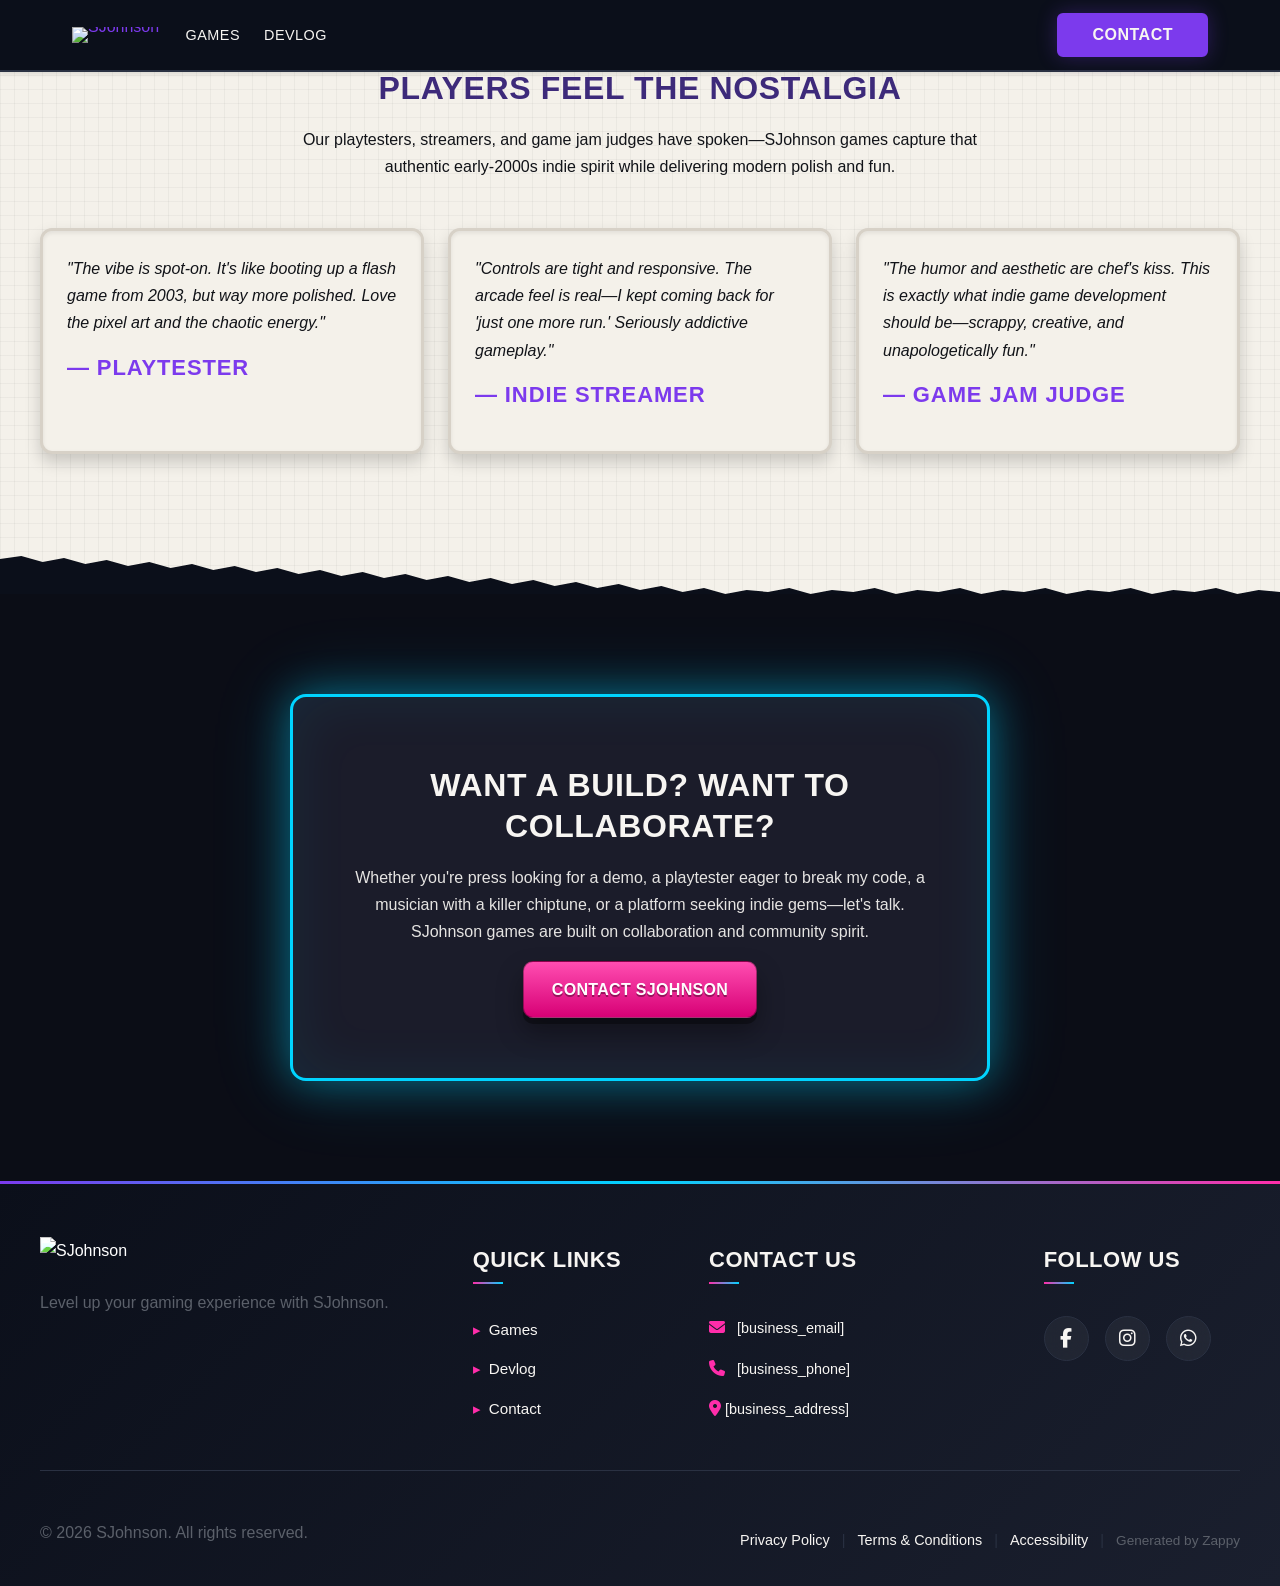
==== commit 023f86f9: "Background sync: Progressive GitHub Sync" ====
--- a/public/index.html
+++ b/public/index.html
@@ -1 +1 @@
-<!doctype html><html dir="ltr" lang="en"><head><meta charset="UTF-8"><meta content="width=device-width,initial-scale=1" name="viewport"><meta content="index, follow" name="robots"><title>Indie Video Game Developer with Retro Flair — SJohnson</title><meta content="SJohnson creates arcade-inspired indie games with early-2000s internet nostalgia. Experience bold visuals, old-school gaming culture, and chaotic fun." name="description"><meta content="video game developer, indie game developer, retro arcade games, old-school gaming, SJohnson" name="keywords"><link href="/assets/favicon.ico" rel="icon" type="image/x-icon"><link href="/assets/favicon-16x16.png" rel="icon" type="image/png" sizes="16x16"><link href="/assets/favicon-32x32.png" rel="icon" type="image/png" sizes="32x32"><link href="/assets/favicon-48x48.png" rel="icon" type="image/png" sizes="48x48"><link href="/assets/favicon-192x192.png" rel="icon" type="image/png" sizes="192x192"><link href="/assets/favicon-512x512.png" rel="icon" type="image/png" sizes="512x512"><link href="/assets/apple-touch-icon.png" rel="apple-touch-icon"><script>!function(){"use strict";var t="3dfed444-ba6f-4d1f-99e3-614d22e4a907",e="https://api.zappy5.com/api/analytics/track",a=18e5,n=2592e6,o=!0,i=!0,r=!0;var s=function(){var e="zappy_visitor_"+t,a=null;try{if(a=localStorage.getItem(e)){var o=JSON.parse(a),i=Date.now();if(i-o.created<n)return o.lastSeen=i,localStorage.setItem(e,JSON.stringify(o)),o.id}}catch(t){console.warn("Zappy Analytics: LocalStorage not available")}var r="zv_"+Date.now()+"_"+Math.random().toString(36).substr(2,9);try{localStorage.setItem(e,JSON.stringify({id:r,created:Date.now(),lastSeen:Date.now()}))}catch(t){}return r}(),c=function(){var e="zappy_session_"+t,n=null;try{if(n=sessionStorage.getItem(e)){var o=JSON.parse(n),i=Date.now();if(i-o.timestamp<a)return o.timestamp=i,sessionStorage.setItem(e,JSON.stringify(o)),o.id}}catch(t){console.warn("Zappy Analytics: SessionStorage not available")}var r="zs_"+Date.now()+"_"+Math.random().toString(36).substr(2,9);try{sessionStorage.setItem(e,JSON.stringify({id:r,timestamp:Date.now()}))}catch(t){}return r}();function l(a,n){n=n||{};var o={website_id:t,event_type:a,page_path:window.location.pathname,referrer:document.referrer||"direct",visitor_id:s,session_id:c,metadata:n};if(navigator.sendBeacon){var i=new Blob([JSON.stringify(o)],{type:"application/json"});navigator.sendBeacon(e,i)}else fetch(e,{method:"POST",headers:{"Content-Type":"application/json"},body:JSON.stringify(o),keepalive:!0}).catch(function(t){console.warn("Zappy Analytics: Failed to track event",t)})}o&&l("pageview",{title:document.title,url:window.location.href}),i&&document.addEventListener("click",function(t){var e=t.target;if("BUTTON"===e.tagName||e.closest("button")){var a="BUTTON"===e.tagName?e:e.closest("button");l("click",{element:"button",text:a.textContent.trim().substring(0,100),id:a.id||null,class:a.className||null})}else if("A"===e.tagName||e.closest("a")){var n="A"===e.tagName?e:e.closest("a");l("navigation",{element:"link",text:n.textContent.trim().substring(0,100),href:n.href,external:n.hostname!==window.location.hostname})}},!0),r&&document.addEventListener("submit",function(t){var e=t.target;l("form_submit",{form_id:e.id||null,form_name:e.name||null,form_action:e.action||null,form_method:e.method||"GET"})},!0);var d=Date.now();window.addEventListener("beforeunload",function(){l("page_unload",{time_on_page:Math.floor((Date.now()-d)/1e3),page_path:window.location.pathname})}),window.zappyAnalytics={track:l,getVisitorId:function(){return s},getSessionId:function(){return c}}}()</script><meta content="Indie Video Game Developer with Retro Flair — SJohnson" property="og:title"><meta content="SJohnson creates arcade-inspired indie games with early-2000s internet nostalgia. Experience bold visuals, old-school gaming culture, and chaotic fun." property="og:description"><meta content="website" property="og:type"><meta content="en_US" property="og:locale"><meta content="summary_large_image" name="twitter:card"><meta content="Indie Video Game Developer with Retro Flair — SJohnson" name="twitter:title"><meta content="SJohnson creates arcade-inspired indie games with early-2000s internet nostalgia. Experience bold visuals, old-school gaming culture, and chaotic fun." name="twitter:description"><link href="https://cdnjs.cloudflare.com/ajax/libs/font-awesome/6.4.0/css/all.min.css" rel="stylesheet"><link href="/assets/favicon.ico" rel="icon" type="image/x-icon"><link href="/assets/favicon-16x16.png" rel="icon" type="image/png" sizes="16x16"><link href="/assets/favicon-32x32.png" rel="icon" type="image/png" sizes="32x32"><link href="/assets/favicon-48x48.png" rel="icon" type="image/png" sizes="48x48"><link href="/assets/favicon-192x192.png" rel="icon" type="image/png" sizes="192x192"><link href="/assets/favicon-512x512.png" rel="icon" type="image/png" sizes="512x512"><link href="/assets/apple-touch-icon.png" rel="apple-touch-icon"><link href="https://cdn.jsdelivr.net/npm/vanilla-cookieconsent@3/dist/cookieconsent.css" rel="stylesheet"><script src="https://cdn.jsdelivr.net/npm/vanilla-cookieconsent@3/dist/cookieconsent.umd.js"></script><script src="https://cdn.jsdelivr.net/gh/mickidum/acc_toolbar/acctoolbar/acctoolbar.min.js"></script><style data-zappy-section-v2-css="true">.home-Hero-section{position:relative;width:100%;min-height:100vh;display:flex;align-items:flex-end;padding:0 24px 80px 24px;overflow:hidden;background-color:#0b0d16}.home-Hero-section__bg-wrapper{position:absolute;top:0;left:0;width:100%;height:100%;background-size:cover;background-position:center;background-repeat:no-repeat;z-index:0}.home-Hero-section__scrim{position:absolute;top:0;left:0;width:100%;height:100%;background:linear-gradient(180deg,rgba(11,13,22,0) 0,rgba(11,13,22,.55) 70%,rgba(11,13,22,.85) 100%);z-index:1;pointer-events:none}.home-Hero-section__scan-lines{position:absolute;top:0;left:0;width:100%;height:100%;background:repeating-linear-gradient(0deg,rgba(0,0,0,.08) 0,rgba(0,0,0,.08) 1px,transparent 1px,transparent 3px);z-index:2;pointer-events:none;opacity:.3}.home-Hero-section__content-container{position:relative;z-index:10;width:100%;max-width:1200px;margin:0 auto;display:flex;justify-content:flex-start;align-items:flex-end}.home-Hero-section__card{background:rgba(11,13,22,.92);backdrop-filter:blur(12px);-webkit-backdrop-filter:blur(12px);border:3px solid rgba(0,182,255,.35);border-radius:16px;padding:40px;max-width:580px;width:100%;box-shadow:0 0 40px rgba(0,182,255,.25),0 18px 40px rgba(0,0,0,.5),inset 0 1px 0 rgba(255,255,255,.08);position:relative;color:var(--text-light)}.home-Hero-section__card::before{content:'';position:absolute;top:-2px;left:-2px;right:-2px;bottom:-2px;background:linear-gradient(135deg,rgba(255,45,170,.4) 0,rgba(0,212,255,.4) 50%,rgba(124,58,237,.4) 100%);border-radius:16px;z-index:-1;opacity:.6;filter:blur(8px)}.home-Hero-section__status-badge{display:inline-flex;align-items:center;gap:8px;background:rgba(0,212,255,.15);border:2px solid rgba(0,212,255,.5);border-radius:999px;padding:6px 16px;margin-bottom:24px}.home-Hero-section__status-icon{color:var(--secondary);font-size:12px;animation:home-Hero-pulse 2s ease-in-out infinite}@keyframes home-Hero-pulse{0%,100%{opacity:1}50%{opacity:.4}}.home-Hero-section__status-badge h3{font-family:'Pixelify Sans','Press Start 2P',system-ui,sans-serif;font-size:14px;font-weight:900;line-height:1.2;text-transform:uppercase;color:var(--text-light);margin:0;letter-spacing:.02em}.home-Hero-section__card h1{font-family:'Pixelify Sans','Press Start 2P',system-ui,sans-serif;font-size:44px;font-weight:900;letter-spacing:.03em;line-height:1.05;text-transform:uppercase;color:#fff;text-shadow:0 4px 0 rgba(0,0,0,.55),0 10px 18px rgba(0,0,0,.35);margin:0 0 24px 0}.home-Hero-section__card p{font-family:Inter,system-ui,-apple-system,'Segoe UI',Roboto,Helvetica,Arial,sans-serif;font-size:16px;font-weight:600;line-height:1.6;color:rgba(255,255,255,.9);text-shadow:0 2px 0 rgba(0,0,0,.35);margin:0 0 32px 0}.home-Hero-section__cta-row{display:flex;gap:16px;flex-wrap:wrap}.home-Hero-section__btn{display:inline-flex;align-items:center;justify-content:center;padding:14px 24px;border-radius:10px;font-family:'Pixelify Sans','Press Start 2P',system-ui,sans-serif;font-size:14px;font-weight:800;letter-spacing:.02em;text-transform:uppercase;text-decoration:none;border:1px solid rgba(0,0,0,.35);transition:transform 160ms ease,box-shadow 160ms ease;cursor:pointer;position:relative}.home-Hero-section__btn:active{transform:translateY(4px)}.home-Hero-section__btn--primary{background:linear-gradient(180deg,#ff4db1 0,#d70075 100%);color:#fff;box-shadow:0 6px 0 rgba(0,0,0,.35),0 14px 26px rgba(0,0,0,.35);text-shadow:0 2px 0 rgba(0,0,0,.35)}.home-Hero-section__btn--primary:hover{transform:translateY(-2px);box-shadow:0 8px 0 rgba(0,0,0,.35),0 18px 32px rgba(0,0,0,.4)}.home-Hero-section__btn--primary:active{box-shadow:0 2px 0 rgba(0,0,0,.35),0 8px 16px rgba(0,0,0,.3)}.home-Hero-section__btn--secondary{background:linear-gradient(180deg,#25ccff 0,#0079d6 100%);color:#fff;box-shadow:0 6px 0 rgba(0,0,0,.35),0 14px 26px rgba(0,0,0,.35);text-shadow:0 2px 0 rgba(0,0,0,.35)}.home-Hero-section__btn--secondary:hover{transform:translateY(-2px);box-shadow:0 8px 0 rgba(0,0,0,.35),0 18px 32px rgba(0,0,0,.4)}.home-Hero-section__btn--secondary:active{box-shadow:0 2px 0 rgba(0,0,0,.35),0 8px 16px rgba(0,0,0,.3)}@media (max-width:768px){.home-Hero-section{padding:100px 16px 60px 16px;align-items:center;min-height:100vh}.home-Hero-section__content-container{justify-content:center}.home-Hero-section__card{padding:32px 24px;max-width:100%}.home-Hero-section__card h1{font-size:32px;line-height:1.1;margin-bottom:20px}.home-Hero-section__card p{font-size:15px;margin-bottom:28px}.home-Hero-section__status-badge{margin-bottom:20px}.home-Hero-section__status-badge h3{font-size:11px}.home-Hero-section__cta-row{flex-direction:column;gap:12px}.home-Hero-section__btn{width:100%;padding:16px 20px;font-size:13px}}</style><link href="/styles.css" rel="stylesheet"><style id="zappy-dropdown-submenu-styles">#navMenu li:has(.sub-menu),.nav-menu li:has(.sub-menu),.navbar li:has(.sub-menu),nav li:has(.sub-menu){position:relative}#navMenu .sub-menu,.nav-menu .sub-menu,.navbar .sub-menu,nav .sub-menu{display:block!important;position:absolute!important;top:100%;left:0;min-width:220px;background:#fff;border-radius:8px;box-shadow:0 8px 25px rgba(0,0,0,.15);padding:8px 0;opacity:0;visibility:hidden;transform:translateY(10px);transition:all .3s ease;z-index:1000;list-style:none;pointer-events:none}#navMenu li:hover>.sub-menu,.nav-menu li:hover>.sub-menu,.navbar li:hover>.sub-menu,nav li:hover>.sub-menu{opacity:1!important;visibility:visible!important;transform:translateY(0)!important;pointer-events:auto!important}.sub-menu li{list-style:none;margin:0;padding:0}.sub-menu a{display:block!important;padding:10px 16px!important;color:#333!important;font-weight:500;text-decoration:none;white-space:nowrap;transition:background-color .2s}.sub-menu a:hover{background-color:#f5f5f5}[dir=rtl] .nav-menu .sub-menu,[dir=rtl] .navbar .sub-menu,[dir=rtl] nav .sub-menu,html[lang=ar] .nav-menu .sub-menu,html[lang=ar] .navbar .sub-menu,html[lang=ar] nav .sub-menu,html[lang=he] .nav-menu .sub-menu,html[lang=he] .navbar .sub-menu,html[lang=he] nav .sub-menu{left:auto!important;right:0!important}.sub-menu:empty,.sub-menu:not(:has(li)),.sub-menu:not(:has(li:not(.zappy-hidden-menu-item))){display:none!important;opacity:0!important;visibility:hidden!important;pointer-events:none!important}li:has(.menu-group-title):hover>.sub-menu{opacity:1!important;visibility:visible!important;transform:translateY(0)!important;pointer-events:auto!important}#navMenu>li>.menu-group-title,.nav-menu>li>.menu-group-title{display:inline-block;padding:.5rem 1rem;cursor:default;user-select:none}@media (max-width:768px){#navMenu .sub-menu,.nav-menu .sub-menu,.navbar .sub-menu,nav .sub-menu{position:static!important;transform:none!important;box-shadow:none!important;background:0 0!important;max-height:0;overflow:hidden;opacity:0;visibility:hidden;transition:max-height .3s ease,opacity .3s ease;padding:0!important;border-radius:0!important}.sub-menu.mobile-expanded{max-height:500px!important;opacity:1!important;visibility:visible!important;padding:8px 0 8px 16px!important}[dir=rtl] .sub-menu.mobile-expanded,html[lang=he] .sub-menu.mobile-expanded{padding:8px 16px 8px 0!important}#navMenu li:hover>.sub-menu,.nav-menu li:hover>.sub-menu,.navbar li:hover>.sub-menu,nav li:hover>.sub-menu{opacity:0;visibility:hidden;pointer-events:none}#navMenu li>.sub-menu.mobile-expanded,.nav-menu li>.sub-menu.mobile-expanded,.navbar li>.sub-menu.mobile-expanded,nav li>.sub-menu.mobile-expanded{opacity:1!important;visibility:visible!important;pointer-events:auto!important}#navMenu li:has(.sub-menu),.nav-menu li:has(.sub-menu),.navbar li:has(.sub-menu),nav li:has(.sub-menu){display:flex!important;flex-wrap:wrap!important;align-items:center!important;position:relative!important;min-height:44px!important}#navMenu li:has(.sub-menu)>a,.nav-menu li:has(.sub-menu)>a,.navbar li:has(.sub-menu)>a,nav li:has(.sub-menu)>a{flex:1!important;min-width:0!important}#navMenu li:has(.sub-menu)>.menu-group-title,.nav-menu li:has(.sub-menu)>.menu-group-title,.navbar li:has(.sub-menu)>.menu-group-title,nav li:has(.sub-menu)>.menu-group-title{flex:1!important;min-width:0!important;padding:0!important;line-height:inherit!important}#navMenu li:has(.sub-menu)>.sub-menu,.nav-menu li:has(.sub-menu)>.sub-menu,.navbar li:has(.sub-menu)>.sub-menu,nav li:has(.sub-menu)>.sub-menu{flex-basis:100%!important;width:100%!important}#navMenu li:has(.sub-menu)>a [class*=arrow],#navMenu li:has(.sub-menu)>a [class*=chevron],.nav-menu li:has(.sub-menu)>a .fa-angle-down,.nav-menu li:has(.sub-menu)>a .fa-chevron-down,.nav-menu li:has(.sub-menu)>a [class*=arrow],.nav-menu li:has(.sub-menu)>a [class*=chevron],nav li:has(.sub-menu)>a [class*=arrow],nav li:has(.sub-menu)>a [class*=chevron]{display:none!important;visibility:hidden!important}.mobile-submenu-toggle{display:flex!important;align-items:center!important;justify-content:center!important;width:44px!important;height:auto!important;background:0 0!important;border:none!important;cursor:pointer!important;color:var(--text-dark)!important;position:static!important;flex-shrink:0!important;align-self:stretch!important;z-index:2!important;padding:0!important;margin:0!important}.mobile-submenu-toggle::after{content:''!important;width:0!important;height:0!important;border-left:6px solid transparent!important;border-right:6px solid transparent!important;border-top:7px solid currentColor!important;transition:transform .3s ease!important}.mobile-submenu-toggle.expanded::after{transform:rotate(180deg)!important}.sub-menu a{padding:10px 0!important;display:block!important;color:var(--text-dark)!important}.navbar .sub-menu li a,.zappy-products-dropdown .sub-menu a,nav.navbar .sub-menu li a{color:var(--text-dark)!important}}@media (min-width:769px){.mobile-submenu-toggle{display:none!important}}</style><style id="zappy-widget-visibility">#mic-access-tool-box,#mic-access-tool-general-button,#mic-init-access-tool #mic-access-tool-box,#mic-init-access-tool #mic-access-tool-general-button,#mic-init-access-tool .mic-access-tool-general-button,._access-icon,._access-menu,.mic-access-tool-box,.mic-access-tool-general-button,div[id*=mic-access-tool-box]{display:none!important;visibility:hidden!important;opacity:0!important;pointer-events:none!important}</style></head><body><nav class="navbar"><button aria-label="Menu" class="mobile-toggle" id="mobileToggle"><svg viewBox="0 0 24 24" fill="none" height="24" width="24" class="hamburger-icon"><path d="M3 12h18M3 6h18M3 18h18" stroke="currentColor" stroke-linecap="round" stroke-width="2"></path></svg><svg viewBox="0 0 24 24" fill="none" height="24" width="24" class="close-icon" style="display:none"><path d="M18 6L6 18M6 6l12 12" stroke="currentColor" stroke-linecap="round" stroke-width="2"></path></svg></button><button aria-label="Call" class="phone-header-btn"><svg viewBox="0 0 24 24" fill="currentColor" height="20" width="20"><path d="M22 16.92v3a2 2 0 0 1-2.18 2 19.79 19.79 0 0 1-8.63-3.07 19.5 19.5 0 0 1-6-6 19.79 19.79 0 0 1-3.07-8.67A2 2 0 0 1 4.11 2h3a2 2 0 0 1 2 1.72 12.84 12.84 0 0 0 .7 2.81 2 2 0 0 1-.45 2.11L8.09 9.91a16 16 0 0 0 6 6l1.27-1.27a2 2 0 0 1 2.11-.45 12.84 12.84 0 0 0 2.81.7A2 2 0 0 1 22 16.92z"></path></svg></button><div class="nav-container"><div class="nav-brand"><a href="/" class="logo-link"><img alt="SJohnson" class="logo" src="/assets/sjohnson-gaming-logo.webp"></a></div><ul class="nav-menu" id="navMenu"><li><a href="/games">Games</a></li><li><a href="/devlog">Devlog</a></li></ul><div class="nav-cta-container"><a href="/contact" class="nav-cta-btn">Contact</a></div></div></nav><main><section class="home-portfolio-section" data-layout-spec="Home-portfolio" data-zappy-bg-color="" data-zappy-bg-image="assets/business-general-hero-upload-1772402133727.webp" data-zappy-bg-overlay-color="#000000" data-zappy-bg-overlay-opacity="0" data-zappy-bg-type="image" data-zappy-bg-video-type="" data-zappy-bg-video-url="" id="zappy-section-1772402145999-7563" style="position:relative;overflow:hidden;background-image:linear-gradient(rgba(0,0,0,0),rgba(0,0,0,0)),url(&quot;assets/business-general-hero-upload-1772402133727.webp&quot;);background-size:cover;background-position:center;background-repeat:no-repeat;--zappy-bg-overlay:rgba(0, 0, 0, 0);--zappy-bg-image:url(&quot;assets/business-general-hero-upload-1772402133727.webp&quot;)"><div class="home-portfolio-container"><div class="home-portfolio-intro"><h2>C</h2></div><article class="home-portfolio-card"><div class="home-portfolio-card-image-wrapper"><div class="home-portfolio-card-corner home-portfolio-card-corner-tl"></div><div class="home-portfolio-card-corner home-portfolio-card-corner-br"></div></div><div class="home-portfolio-card-content"><h3>Arcade Relic</h3><p>Uncover forgotten arcade cabinets that hold more than high scores—each machine is a portal to a mini-game dimension. Puzzle-platforming meets treasure hunting.</p><p><a href="/contact" class="home-portfolio-card-link">Contact for demo/build access<i class="fas fa-arrow-right" data-element-type="icon" data-icon-type="fontawesome"></i></a></p></div></article></div><div class="home-portfolio-divider-wrapper"><svg viewBox="0 0 1200 80" aria-hidden="true" preserveAspectRatio="none" xmlns="http://www.w3.org/2000/svg"><defs><linearGradient id="home-portfolio-crt-gradient" x1="0%" x2="0%" y1="0%" y2="100%"><stop offset="0%" style="stop-color:#0B0F1A;stop-opacity:1"></stop><stop offset="50%" style="stop-color:#1A1F2E;stop-opacity:0.6"></stop><stop offset="100%" style="stop-color:#F7F5F2"></stop></linearGradient></defs><path d="M0,80 L0,0 Q150,8 300,0 T600,0 Q750,8 900,0 T1200,0 L1200,80 Z" fill="var(--bg-light)"></path></svg></div></section><section class="home-testimonials-section" data-layout-spec="Home-testimonials"><div class="testimonials-container"><div class="testimonials-intro"><h2>Players feel the nostalgia</h2><p>Our playtesters, streamers, and game jam judges have spoken—SJohnson games capture that authentic early-2000s indie spirit while delivering modern polish and fun.</p></div><div class="testimonials-grid"><div class="testimonial-card"><p>"The vibe is spot-on. It's like booting up a flash game from 2003, but way more polished. Love the pixel art and the chaotic energy."</p><h3>— Playtester</h3></div><div class="testimonial-card"><p>"Controls are tight and responsive. The arcade feel is real—I kept coming back for 'just one more run.' Seriously addictive gameplay."</p><h3>— Indie streamer</h3></div><div class="testimonial-card"><p>"The humor and aesthetic are chef's kiss. This is exactly what indie game development should be—scrappy, creative, and unapologetically fun."</p><h3>— Game jam judge</h3></div></div></div><div class="testimonials-divider-wrapper"><svg viewBox="0 0 1200 80" aria-hidden="true" preserveAspectRatio="none" xmlns="http://www.w3.org/2000/svg"><path d="M0,80 L0,45 L20,42 L40,48 L60,44 L80,50 L100,46 L120,52 L140,48 L160,54 L180,50 L200,56 L220,52 L240,58 L260,54 L280,60 L300,56 L320,62 L340,58 L360,64 L380,60 L400,66 L420,62 L440,68 L460,64 L480,70 L500,66 L520,72 L540,68 L560,74 L580,70 L600,76 L620,72 L640,78 L660,74 L680,80 L700,76 L720,78 L740,74 L760,80 L780,76 L800,78 L820,74 L840,80 L860,76 L880,78 L900,74 L920,80 L940,76 L960,78 L980,74 L1000,80 L1020,76 L1040,78 L1060,74 L1080,80 L1100,76 L1120,78 L1140,74 L1160,80 L1180,76 L1200,78 L1200,80 Z" fill="var(--bg-dark)"></path></svg></div></section><section class="home-cta-section" data-layout-spec="Home-cta"><div class="home-cta-container"><div class="home-cta-panel"><h2>Want a build? Want to collaborate?</h2><p>Whether you're press looking for a demo, a playtester eager to break my code, a musician with a killer chiptune, or a platform seeking indie gems—let's talk. SJohnson games are built on collaboration and community spirit.</p><a href="/contact" class="btn-primary">Contact SJohnson</a></div></div></section></main><footer class="site-footer"><div class="footer-container"><div class="footer-top"><div class="footer-column footer-about"><img alt="SJohnson" class="logo" src="/assets/sjohnson-gaming-logo.webp"><p class="footer-tagline">Level up your gaming experience with SJohnson.</p></div><div class="footer-column footer-links"><h3 class="footer-heading">Quick Links</h3><ul class="footer-nav"><li><a href="/games">Games</a></li><li><a href="/devlog">Devlog</a></li><li><a href="/contact">Contact</a></li></ul></div><div class="footer-column footer-contact"><h3 class="footer-heading">Contact Us</h3><ul class="footer-contact-list"><li><i class="fas fa-envelope"></i><a href="mailto:[business_email]">[business_email]</a></li><li><i class="fas fa-phone"></i><a href="tel:[business_phone]">[business_phone]</a></li><li><a href="/"><i class="fas fa-map-marker-alt"></i><span>[business_address]</span></a></li></ul></div><div class="footer-column footer-social"><h3 class="footer-heading">Follow Us</h3><div class="social-links"><a href="[facebook_handle]" aria-label="Facebook"><i class="fab fa-facebook-f"></i></a><a href="[instagram_handle]" aria-label="Instagram"><i class="fab fa-instagram"></i></a><a href="[whatsapp_handle]" aria-label="WhatsApp"><i class="fab fa-whatsapp"></i></a></div></div></div><div class="footer-bottom"><div class="footer-copyright"><p>© 2026 SJohnson. All rights reserved.</p></div><div class="footer-legal"><a href="/privacy">Privacy Policy</a><span class="separator">|</span><a href="/terms">Terms &amp; Conditions</a><span class="separator">|</span><a href="/accessibility">Accessibility</a><span class="separator">|</span><a href="https://zappy5.com" class="zappy-attribution" target="_blank">Generated by Zappy</a></div></div></div></footer><a href="https://wa.me/[whatsapp_handle]" class="whatsapp-float" aria-label="WhatsApp"><i class="fab fa-whatsapp"></i></a><div data-integration="accessibility:toolbar"></div><script src="/script.js"></script><script id="zappy-mobile-submenu-script">!function(){function e(){if(window.innerWidth>768)return document.querySelectorAll(".mobile-submenu-toggle").forEach(function(e){e.remove()}),void document.querySelectorAll(".sub-menu.mobile-expanded").forEach(function(e){e.classList.remove("mobile-expanded")});document.querySelectorAll(".nav-menu li:has(.sub-menu), nav li:has(.sub-menu), .navbar li:has(.sub-menu), #navMenu li:has(.sub-menu)").forEach(function(e){if(!e.querySelector(".mobile-submenu-toggle")){var t=e.querySelector(".sub-menu"),n=e.querySelector(":scope > a");if(t&&n){var o=document.createElement("button");o.className="mobile-submenu-toggle",o.setAttribute("aria-label","Toggle submenu"),o.setAttribute("type","button"),n.insertAdjacentElement("afterend",o),o.addEventListener("click",function(e){e.preventDefault(),e.stopPropagation(),document.querySelectorAll(".sub-menu.mobile-expanded").forEach(function(e){if(e!==t){e.classList.remove("mobile-expanded");var n=e.parentElement.querySelector(".mobile-submenu-toggle");n&&n.classList.remove("expanded")}}),t.classList.toggle("mobile-expanded"),o.classList.toggle("expanded")})}}})}var t;"loading"===document.readyState?document.addEventListener("DOMContentLoaded",e):e(),window.addEventListener("resize",function(){clearTimeout(t),t=setTimeout(e,250)});var n=new MutationObserver(function(t){t.forEach(function(t){if("attributes"===t.type){var n=t.target;n.classList&&(n.classList.contains("active")||n.classList.contains("open"))&&setTimeout(e,100)}})});setTimeout(function(){document.querySelectorAll(".mobile-menu, .nav-menu, #navMenu, nav").forEach(function(e){n.observe(e,{attributes:!0,attributeFilter:["class","style"]})})},500)}()</script></body></html>+<!doctype html><html dir="ltr" lang="en"><head><meta charset="UTF-8"><meta content="width=device-width,initial-scale=1" name="viewport"><meta content="index, follow" name="robots"><title>Indie Video Game Developer with Retro Flair — SJohnson</title><meta content="SJohnson creates arcade-inspired indie games with early-2000s internet nostalgia. Experience bold visuals, old-school gaming culture, and chaotic fun." name="description"><meta content="video game developer, indie game developer, retro arcade games, old-school gaming, SJohnson" name="keywords"><link href="/assets/favicon.ico" rel="icon" type="image/x-icon"><link href="/assets/favicon-16x16.png" rel="icon" type="image/png" sizes="16x16"><link href="/assets/favicon-32x32.png" rel="icon" type="image/png" sizes="32x32"><link href="/assets/favicon-48x48.png" rel="icon" type="image/png" sizes="48x48"><link href="/assets/favicon-192x192.png" rel="icon" type="image/png" sizes="192x192"><link href="/assets/favicon-512x512.png" rel="icon" type="image/png" sizes="512x512"><link href="/assets/apple-touch-icon.png" rel="apple-touch-icon"><script>!function(){"use strict";var t="3dfed444-ba6f-4d1f-99e3-614d22e4a907",e="https://api.zappy5.com/api/analytics/track",a=18e5,n=2592e6,o=!0,i=!0,r=!0;var s=function(){var e="zappy_visitor_"+t,a=null;try{if(a=localStorage.getItem(e)){var o=JSON.parse(a),i=Date.now();if(i-o.created<n)return o.lastSeen=i,localStorage.setItem(e,JSON.stringify(o)),o.id}}catch(t){console.warn("Zappy Analytics: LocalStorage not available")}var r="zv_"+Date.now()+"_"+Math.random().toString(36).substr(2,9);try{localStorage.setItem(e,JSON.stringify({id:r,created:Date.now(),lastSeen:Date.now()}))}catch(t){}return r}(),c=function(){var e="zappy_session_"+t,n=null;try{if(n=sessionStorage.getItem(e)){var o=JSON.parse(n),i=Date.now();if(i-o.timestamp<a)return o.timestamp=i,sessionStorage.setItem(e,JSON.stringify(o)),o.id}}catch(t){console.warn("Zappy Analytics: SessionStorage not available")}var r="zs_"+Date.now()+"_"+Math.random().toString(36).substr(2,9);try{sessionStorage.setItem(e,JSON.stringify({id:r,timestamp:Date.now()}))}catch(t){}return r}();function l(a,n){n=n||{};var o={website_id:t,event_type:a,page_path:window.location.pathname,referrer:document.referrer||"direct",visitor_id:s,session_id:c,metadata:n};if(navigator.sendBeacon){var i=new Blob([JSON.stringify(o)],{type:"application/json"});navigator.sendBeacon(e,i)}else fetch(e,{method:"POST",headers:{"Content-Type":"application/json"},body:JSON.stringify(o),keepalive:!0}).catch(function(t){console.warn("Zappy Analytics: Failed to track event",t)})}o&&l("pageview",{title:document.title,url:window.location.href}),i&&document.addEventListener("click",function(t){var e=t.target;if("BUTTON"===e.tagName||e.closest("button")){var a="BUTTON"===e.tagName?e:e.closest("button");l("click",{element:"button",text:a.textContent.trim().substring(0,100),id:a.id||null,class:a.className||null})}else if("A"===e.tagName||e.closest("a")){var n="A"===e.tagName?e:e.closest("a");l("navigation",{element:"link",text:n.textContent.trim().substring(0,100),href:n.href,external:n.hostname!==window.location.hostname})}},!0),r&&document.addEventListener("submit",function(t){var e=t.target;l("form_submit",{form_id:e.id||null,form_name:e.name||null,form_action:e.action||null,form_method:e.method||"GET"})},!0);var d=Date.now();window.addEventListener("beforeunload",function(){l("page_unload",{time_on_page:Math.floor((Date.now()-d)/1e3),page_path:window.location.pathname})}),window.zappyAnalytics={track:l,getVisitorId:function(){return s},getSessionId:function(){return c}}}()</script><meta content="Indie Video Game Developer with Retro Flair — SJohnson" property="og:title"><meta content="SJohnson creates arcade-inspired indie games with early-2000s internet nostalgia. Experience bold visuals, old-school gaming culture, and chaotic fun." property="og:description"><meta content="website" property="og:type"><meta content="en_US" property="og:locale"><meta content="summary_large_image" name="twitter:card"><meta content="Indie Video Game Developer with Retro Flair — SJohnson" name="twitter:title"><meta content="SJohnson creates arcade-inspired indie games with early-2000s internet nostalgia. Experience bold visuals, old-school gaming culture, and chaotic fun." name="twitter:description"><link href="https://cdnjs.cloudflare.com/ajax/libs/font-awesome/6.4.0/css/all.min.css" rel="stylesheet"><link href="/assets/favicon.ico" rel="icon" type="image/x-icon"><link href="/assets/favicon-16x16.png" rel="icon" type="image/png" sizes="16x16"><link href="/assets/favicon-32x32.png" rel="icon" type="image/png" sizes="32x32"><link href="/assets/favicon-48x48.png" rel="icon" type="image/png" sizes="48x48"><link href="/assets/favicon-192x192.png" rel="icon" type="image/png" sizes="192x192"><link href="/assets/favicon-512x512.png" rel="icon" type="image/png" sizes="512x512"><link href="/assets/apple-touch-icon.png" rel="apple-touch-icon"><link href="https://cdn.jsdelivr.net/npm/vanilla-cookieconsent@3/dist/cookieconsent.css" rel="stylesheet"><script src="https://cdn.jsdelivr.net/npm/vanilla-cookieconsent@3/dist/cookieconsent.umd.js"></script><script src="https://cdn.jsdelivr.net/gh/mickidum/acc_toolbar/acctoolbar/acctoolbar.min.js"></script><style data-zappy-section-v2-css="true">.home-Hero-section{position:relative;width:100%;min-height:100vh;display:flex;align-items:flex-end;padding:0 24px 80px 24px;overflow:hidden;background-color:#0b0d16}.home-Hero-section__bg-wrapper{position:absolute;top:0;left:0;width:100%;height:100%;background-size:cover;background-position:center;background-repeat:no-repeat;z-index:0}.home-Hero-section__scrim{position:absolute;top:0;left:0;width:100%;height:100%;background:linear-gradient(180deg,rgba(11,13,22,0) 0,rgba(11,13,22,.55) 70%,rgba(11,13,22,.85) 100%);z-index:1;pointer-events:none}.home-Hero-section__scan-lines{position:absolute;top:0;left:0;width:100%;height:100%;background:repeating-linear-gradient(0deg,rgba(0,0,0,.08) 0,rgba(0,0,0,.08) 1px,transparent 1px,transparent 3px);z-index:2;pointer-events:none;opacity:.3}.home-Hero-section__content-container{position:relative;z-index:10;width:100%;max-width:1200px;margin:0 auto;display:flex;justify-content:flex-start;align-items:flex-end}.home-Hero-section__card{background:rgba(11,13,22,.92);backdrop-filter:blur(12px);-webkit-backdrop-filter:blur(12px);border:3px solid rgba(0,182,255,.35);border-radius:16px;padding:40px;max-width:580px;width:100%;box-shadow:0 0 40px rgba(0,182,255,.25),0 18px 40px rgba(0,0,0,.5),inset 0 1px 0 rgba(255,255,255,.08);position:relative;color:var(--text-light)}.home-Hero-section__card::before{content:'';position:absolute;top:-2px;left:-2px;right:-2px;bottom:-2px;background:linear-gradient(135deg,rgba(255,45,170,.4) 0,rgba(0,212,255,.4) 50%,rgba(124,58,237,.4) 100%);border-radius:16px;z-index:-1;opacity:.6;filter:blur(8px)}.home-Hero-section__status-badge{display:inline-flex;align-items:center;gap:8px;background:rgba(0,212,255,.15);border:2px solid rgba(0,212,255,.5);border-radius:999px;padding:6px 16px;margin-bottom:24px}.home-Hero-section__status-icon{color:var(--secondary);font-size:12px;animation:home-Hero-pulse 2s ease-in-out infinite}@keyframes home-Hero-pulse{0%,100%{opacity:1}50%{opacity:.4}}.home-Hero-section__status-badge h3{font-family:'Pixelify Sans','Press Start 2P',system-ui,sans-serif;font-size:14px;font-weight:900;line-height:1.2;text-transform:uppercase;color:var(--text-light);margin:0;letter-spacing:.02em}.home-Hero-section__card h1{font-family:'Pixelify Sans','Press Start 2P',system-ui,sans-serif;font-size:44px;font-weight:900;letter-spacing:.03em;line-height:1.05;text-transform:uppercase;color:#fff;text-shadow:0 4px 0 rgba(0,0,0,.55),0 10px 18px rgba(0,0,0,.35);margin:0 0 24px 0}.home-Hero-section__card p{font-family:Inter,system-ui,-apple-system,'Segoe UI',Roboto,Helvetica,Arial,sans-serif;font-size:16px;font-weight:600;line-height:1.6;color:rgba(255,255,255,.9);text-shadow:0 2px 0 rgba(0,0,0,.35);margin:0 0 32px 0}.home-Hero-section__cta-row{display:flex;gap:16px;flex-wrap:wrap}.home-Hero-section__btn{display:inline-flex;align-items:center;justify-content:center;padding:14px 24px;border-radius:10px;font-family:'Pixelify Sans','Press Start 2P',system-ui,sans-serif;font-size:14px;font-weight:800;letter-spacing:.02em;text-transform:uppercase;text-decoration:none;border:1px solid rgba(0,0,0,.35);transition:transform 160ms ease,box-shadow 160ms ease;cursor:pointer;position:relative}.home-Hero-section__btn:active{transform:translateY(4px)}.home-Hero-section__btn--primary{background:linear-gradient(180deg,#ff4db1 0,#d70075 100%);color:#fff;box-shadow:0 6px 0 rgba(0,0,0,.35),0 14px 26px rgba(0,0,0,.35);text-shadow:0 2px 0 rgba(0,0,0,.35)}.home-Hero-section__btn--primary:hover{transform:translateY(-2px);box-shadow:0 8px 0 rgba(0,0,0,.35),0 18px 32px rgba(0,0,0,.4)}.home-Hero-section__btn--primary:active{box-shadow:0 2px 0 rgba(0,0,0,.35),0 8px 16px rgba(0,0,0,.3)}.home-Hero-section__btn--secondary{background:linear-gradient(180deg,#25ccff 0,#0079d6 100%);color:#fff;box-shadow:0 6px 0 rgba(0,0,0,.35),0 14px 26px rgba(0,0,0,.35);text-shadow:0 2px 0 rgba(0,0,0,.35)}.home-Hero-section__btn--secondary:hover{transform:translateY(-2px);box-shadow:0 8px 0 rgba(0,0,0,.35),0 18px 32px rgba(0,0,0,.4)}.home-Hero-section__btn--secondary:active{box-shadow:0 2px 0 rgba(0,0,0,.35),0 8px 16px rgba(0,0,0,.3)}@media (max-width:768px){.home-Hero-section{padding:100px 16px 60px 16px;align-items:center;min-height:100vh}.home-Hero-section__content-container{justify-content:center}.home-Hero-section__card{padding:32px 24px;max-width:100%}.home-Hero-section__card h1{font-size:32px;line-height:1.1;margin-bottom:20px}.home-Hero-section__card p{font-size:15px;margin-bottom:28px}.home-Hero-section__status-badge{margin-bottom:20px}.home-Hero-section__status-badge h3{font-size:11px}.home-Hero-section__cta-row{flex-direction:column;gap:12px}.home-Hero-section__btn{width:100%;padding:16px 20px;font-size:13px}}</style><link href="/styles.css" rel="stylesheet"><style id="zappy-dropdown-submenu-styles">#navMenu li:has(.sub-menu),.nav-menu li:has(.sub-menu),.navbar li:has(.sub-menu),nav li:has(.sub-menu){position:relative}#navMenu .sub-menu,.nav-menu .sub-menu,.navbar .sub-menu,nav .sub-menu{display:block!important;position:absolute!important;top:100%;left:0;min-width:220px;background:#fff;border-radius:8px;box-shadow:0 8px 25px rgba(0,0,0,.15);padding:8px 0;opacity:0;visibility:hidden;transform:translateY(10px);transition:all .3s ease;z-index:1000;list-style:none;pointer-events:none}#navMenu li:hover>.sub-menu,.nav-menu li:hover>.sub-menu,.navbar li:hover>.sub-menu,nav li:hover>.sub-menu{opacity:1!important;visibility:visible!important;transform:translateY(0)!important;pointer-events:auto!important}.sub-menu li{list-style:none;margin:0;padding:0}.sub-menu a{display:block!important;padding:10px 16px!important;color:#333!important;font-weight:500;text-decoration:none;white-space:nowrap;transition:background-color .2s}.sub-menu a:hover{background-color:#f5f5f5}[dir=rtl] .nav-menu .sub-menu,[dir=rtl] .navbar .sub-menu,[dir=rtl] nav .sub-menu,html[lang=ar] .nav-menu .sub-menu,html[lang=ar] .navbar .sub-menu,html[lang=ar] nav .sub-menu,html[lang=he] .nav-menu .sub-menu,html[lang=he] .navbar .sub-menu,html[lang=he] nav .sub-menu{left:auto!important;right:0!important}.sub-menu:empty,.sub-menu:not(:has(li)),.sub-menu:not(:has(li:not(.zappy-hidden-menu-item))){display:none!important;opacity:0!important;visibility:hidden!important;pointer-events:none!important}li:has(.menu-group-title):hover>.sub-menu{opacity:1!important;visibility:visible!important;transform:translateY(0)!important;pointer-events:auto!important}#navMenu>li>.menu-group-title,.nav-menu>li>.menu-group-title{display:inline-block;padding:.5rem 1rem;cursor:default;user-select:none}@media (max-width:768px){#navMenu .sub-menu,.nav-menu .sub-menu,.navbar .sub-menu,nav .sub-menu{position:static!important;transform:none!important;box-shadow:none!important;background:0 0!important;max-height:0;overflow:hidden;opacity:0;visibility:hidden;transition:max-height .3s ease,opacity .3s ease;padding:0!important;border-radius:0!important}.sub-menu.mobile-expanded{max-height:500px!important;opacity:1!important;visibility:visible!important;padding:8px 0 8px 16px!important}[dir=rtl] .sub-menu.mobile-expanded,html[lang=he] .sub-menu.mobile-expanded{padding:8px 16px 8px 0!important}#navMenu li:hover>.sub-menu,.nav-menu li:hover>.sub-menu,.navbar li:hover>.sub-menu,nav li:hover>.sub-menu{opacity:0;visibility:hidden;pointer-events:none}#navMenu li>.sub-menu.mobile-expanded,.nav-menu li>.sub-menu.mobile-expanded,.navbar li>.sub-menu.mobile-expanded,nav li>.sub-menu.mobile-expanded{opacity:1!important;visibility:visible!important;pointer-events:auto!important}#navMenu li:has(.sub-menu),.nav-menu li:has(.sub-menu),.navbar li:has(.sub-menu),nav li:has(.sub-menu){display:flex!important;flex-wrap:wrap!important;align-items:center!important;position:relative!important;min-height:44px!important}#navMenu li:has(.sub-menu)>a,.nav-menu li:has(.sub-menu)>a,.navbar li:has(.sub-menu)>a,nav li:has(.sub-menu)>a{flex:1!important;min-width:0!important}#navMenu li:has(.sub-menu)>.menu-group-title,.nav-menu li:has(.sub-menu)>.menu-group-title,.navbar li:has(.sub-menu)>.menu-group-title,nav li:has(.sub-menu)>.menu-group-title{flex:1!important;min-width:0!important;padding:0!important;line-height:inherit!important}#navMenu li:has(.sub-menu)>.sub-menu,.nav-menu li:has(.sub-menu)>.sub-menu,.navbar li:has(.sub-menu)>.sub-menu,nav li:has(.sub-menu)>.sub-menu{flex-basis:100%!important;width:100%!important}#navMenu li:has(.sub-menu)>a [class*=arrow],#navMenu li:has(.sub-menu)>a [class*=chevron],.nav-menu li:has(.sub-menu)>a .fa-angle-down,.nav-menu li:has(.sub-menu)>a .fa-chevron-down,.nav-menu li:has(.sub-menu)>a [class*=arrow],.nav-menu li:has(.sub-menu)>a [class*=chevron],nav li:has(.sub-menu)>a [class*=arrow],nav li:has(.sub-menu)>a [class*=chevron]{display:none!important;visibility:hidden!important}.mobile-submenu-toggle{display:flex!important;align-items:center!important;justify-content:center!important;width:44px!important;height:auto!important;background:0 0!important;border:none!important;cursor:pointer!important;color:var(--text-dark)!important;position:static!important;flex-shrink:0!important;align-self:stretch!important;z-index:2!important;padding:0!important;margin:0!important}.mobile-submenu-toggle::after{content:''!important;width:0!important;height:0!important;border-left:6px solid transparent!important;border-right:6px solid transparent!important;border-top:7px solid currentColor!important;transition:transform .3s ease!important}.mobile-submenu-toggle.expanded::after{transform:rotate(180deg)!important}.sub-menu a{padding:10px 0!important;display:block!important;color:var(--text-dark)!important}.navbar .sub-menu li a,.zappy-products-dropdown .sub-menu a,nav.navbar .sub-menu li a{color:var(--text-dark)!important}}@media (min-width:769px){.mobile-submenu-toggle{display:none!important}}</style><style id="zappy-widget-visibility">#mic-access-tool-box,#mic-access-tool-general-button,#mic-init-access-tool #mic-access-tool-box,#mic-init-access-tool #mic-access-tool-general-button,#mic-init-access-tool .mic-access-tool-general-button,._access-icon,._access-menu,.mic-access-tool-box,.mic-access-tool-general-button,div[id*=mic-access-tool-box]{display:none!important;visibility:hidden!important;opacity:0!important;pointer-events:none!important}</style></head><body><nav class="navbar"><button aria-label="Menu" class="mobile-toggle" id="mobileToggle"><svg viewbox="0 0 24 24" fill="none" height="24" width="24" class="hamburger-icon"><path d="M3 12h18M3 6h18M3 18h18" stroke="currentColor" stroke-linecap="round" stroke-width="2"></path></svg><svg viewbox="0 0 24 24" fill="none" height="24" width="24" class="close-icon" style="display:none"><path d="M18 6L6 18M6 6l12 12" stroke="currentColor" stroke-linecap="round" stroke-width="2"></path></svg></button><button aria-label="Call" class="phone-header-btn"><svg viewbox="0 0 24 24" fill="currentColor" height="20" width="20"><path d="M22 16.92v3a2 2 0 0 1-2.18 2 19.79 19.79 0 0 1-8.63-3.07 19.5 19.5 0 0 1-6-6 19.79 19.79 0 0 1-3.07-8.67A2 2 0 0 1 4.11 2h3a2 2 0 0 1 2 1.72 12.84 12.84 0 0 0 .7 2.81 2 2 0 0 1-.45 2.11L8.09 9.91a16 16 0 0 0 6 6l1.27-1.27a2 2 0 0 1 2.11-.45 12.84 12.84 0 0 0 2.81.7A2 2 0 0 1 22 16.92z"></path></svg></button><div class="nav-container"><div class="nav-brand"><a href="/" class="logo-link"><img alt="SJohnson" class="logo" src="/assets/sjohnson-gaming-logo.webp"></a></div><ul class="nav-menu" id="navMenu"><li><a href="/games">Games</a></li><li><a href="/devlog">Devlog</a></li></ul><div class="nav-cta-container"><a href="/contact" class="nav-cta-btn">Contact</a></div></div></nav><main><section class="home-testimonials-section" data-layout-spec="Home-testimonials"><div class="testimonials-container"><div class="testimonials-intro"><h2>Players feel the nostalgia</h2><p>Our playtesters, streamers, and game jam judges have spoken—SJohnson games capture that authentic early-2000s indie spirit while delivering modern polish and fun.</p></div><div class="testimonials-grid"><div class="testimonial-card"><p>"The vibe is spot-on. It's like booting up a flash game from 2003, but way more polished. Love the pixel art and the chaotic energy."</p><h3>— Playtester</h3></div><div class="testimonial-card"><p>"Controls are tight and responsive. The arcade feel is real—I kept coming back for 'just one more run.' Seriously addictive gameplay."</p><h3>— Indie streamer</h3></div><div class="testimonial-card"><p>"The humor and aesthetic are chef's kiss. This is exactly what indie game development should be—scrappy, creative, and unapologetically fun."</p><h3>— Game jam judge</h3></div></div></div><div class="testimonials-divider-wrapper"><svg viewbox="0 0 1200 80" aria-hidden="true" preserveaspectratio="none" xmlns="http://www.w3.org/2000/svg"><path d="M0,80 L0,45 L20,42 L40,48 L60,44 L80,50 L100,46 L120,52 L140,48 L160,54 L180,50 L200,56 L220,52 L240,58 L260,54 L280,60 L300,56 L320,62 L340,58 L360,64 L380,60 L400,66 L420,62 L440,68 L460,64 L480,70 L500,66 L520,72 L540,68 L560,74 L580,70 L600,76 L620,72 L640,78 L660,74 L680,80 L700,76 L720,78 L740,74 L760,80 L780,76 L800,78 L820,74 L840,80 L860,76 L880,78 L900,74 L920,80 L940,76 L960,78 L980,74 L1000,80 L1020,76 L1040,78 L1060,74 L1080,80 L1100,76 L1120,78 L1140,74 L1160,80 L1180,76 L1200,78 L1200,80 Z" fill="var(--bg-dark)"></path></svg></div></section><section class="home-cta-section" data-layout-spec="Home-cta"><div class="home-cta-container"><div class="home-cta-panel"><h2>Want a build? Want to collaborate?</h2><p>Whether you're press looking for a demo, a playtester eager to break my code, a musician with a killer chiptune, or a platform seeking indie gems—let's talk. SJohnson games are built on collaboration and community spirit.</p><a href="/contact" class="btn-primary">Contact SJohnson</a></div></div></section></main><footer class="site-footer"><div class="footer-container"><div class="footer-top"><div class="footer-column footer-about"><img alt="SJohnson" class="logo" src="/assets/sjohnson-gaming-logo.webp"><p class="footer-tagline">Level up your gaming experience with SJohnson.</p></div><div class="footer-column footer-links"><h3 class="footer-heading">Quick Links</h3><ul class="footer-nav"><li><a href="/games">Games</a></li><li><a href="/devlog">Devlog</a></li><li><a href="/contact">Contact</a></li></ul></div><div class="footer-column footer-contact"><h3 class="footer-heading">Contact Us</h3><ul class="footer-contact-list"><li><i class="fas fa-envelope"></i><a href="mailto:[business_email]">[business_email]</a></li><li><i class="fas fa-phone"></i><a href="tel:[business_phone]">[business_phone]</a></li><li><a href="/"><i class="fas fa-map-marker-alt"></i><span>[business_address]</span></a></li></ul></div><div class="footer-column footer-social"><h3 class="footer-heading">Follow Us</h3><div class="social-links"><a href="[facebook_handle]" aria-label="Facebook"><i class="fab fa-facebook-f"></i></a><a href="[instagram_handle]" aria-label="Instagram"><i class="fab fa-instagram"></i></a><a href="[whatsapp_handle]" aria-label="WhatsApp"><i class="fab fa-whatsapp"></i></a></div></div></div><div class="footer-bottom"><div class="footer-copyright"><p>© 2026 SJohnson. All rights reserved.</p></div><div class="footer-legal"><a href="/privacy">Privacy Policy</a><span class="separator">|</span><a href="/terms">Terms &amp; Conditions</a><span class="separator">|</span><a href="/accessibility">Accessibility</a><span class="separator">|</span><a href="https://zappy5.com" class="zappy-attribution" target="_blank">Generated by Zappy</a></div></div></div></footer><a href="https://wa.me/[whatsapp_handle]" class="whatsapp-float" aria-label="WhatsApp"><i class="fab fa-whatsapp"></i></a><div data-integration="accessibility:toolbar"></div><script src="/script.js"></script><script id="zappy-mobile-submenu-script">!function(){function e(){if(window.innerWidth>768)return document.querySelectorAll(".mobile-submenu-toggle").forEach(function(e){e.remove()}),void document.querySelectorAll(".sub-menu.mobile-expanded").forEach(function(e){e.classList.remove("mobile-expanded")});document.querySelectorAll(".nav-menu li:has(.sub-menu), nav li:has(.sub-menu), .navbar li:has(.sub-menu), #navMenu li:has(.sub-menu)").forEach(function(e){if(!e.querySelector(".mobile-submenu-toggle")){var t=e.querySelector(".sub-menu"),n=e.querySelector(":scope > a");if(t&&n){var o=document.createElement("button");o.className="mobile-submenu-toggle",o.setAttribute("aria-label","Toggle submenu"),o.setAttribute("type","button"),n.insertAdjacentElement("afterend",o),o.addEventListener("click",function(e){e.preventDefault(),e.stopPropagation(),document.querySelectorAll(".sub-menu.mobile-expanded").forEach(function(e){if(e!==t){e.classList.remove("mobile-expanded");var n=e.parentElement.querySelector(".mobile-submenu-toggle");n&&n.classList.remove("expanded")}}),t.classList.toggle("mobile-expanded"),o.classList.toggle("expanded")})}}})}var t;"loading"===document.readyState?document.addEventListener("DOMContentLoaded",e):e(),window.addEventListener("resize",function(){clearTimeout(t),t=setTimeout(e,250)});var n=new MutationObserver(function(t){t.forEach(function(t){if("attributes"===t.type){var n=t.target;n.classList&&(n.classList.contains("active")||n.classList.contains("open"))&&setTimeout(e,100)}})});setTimeout(function(){document.querySelectorAll(".mobile-menu, .nav-menu, #navMenu, nav").forEach(function(e){n.observe(e,{attributes:!0,attributeFilter:["class","style"]})})},500)}()</script></body></html>
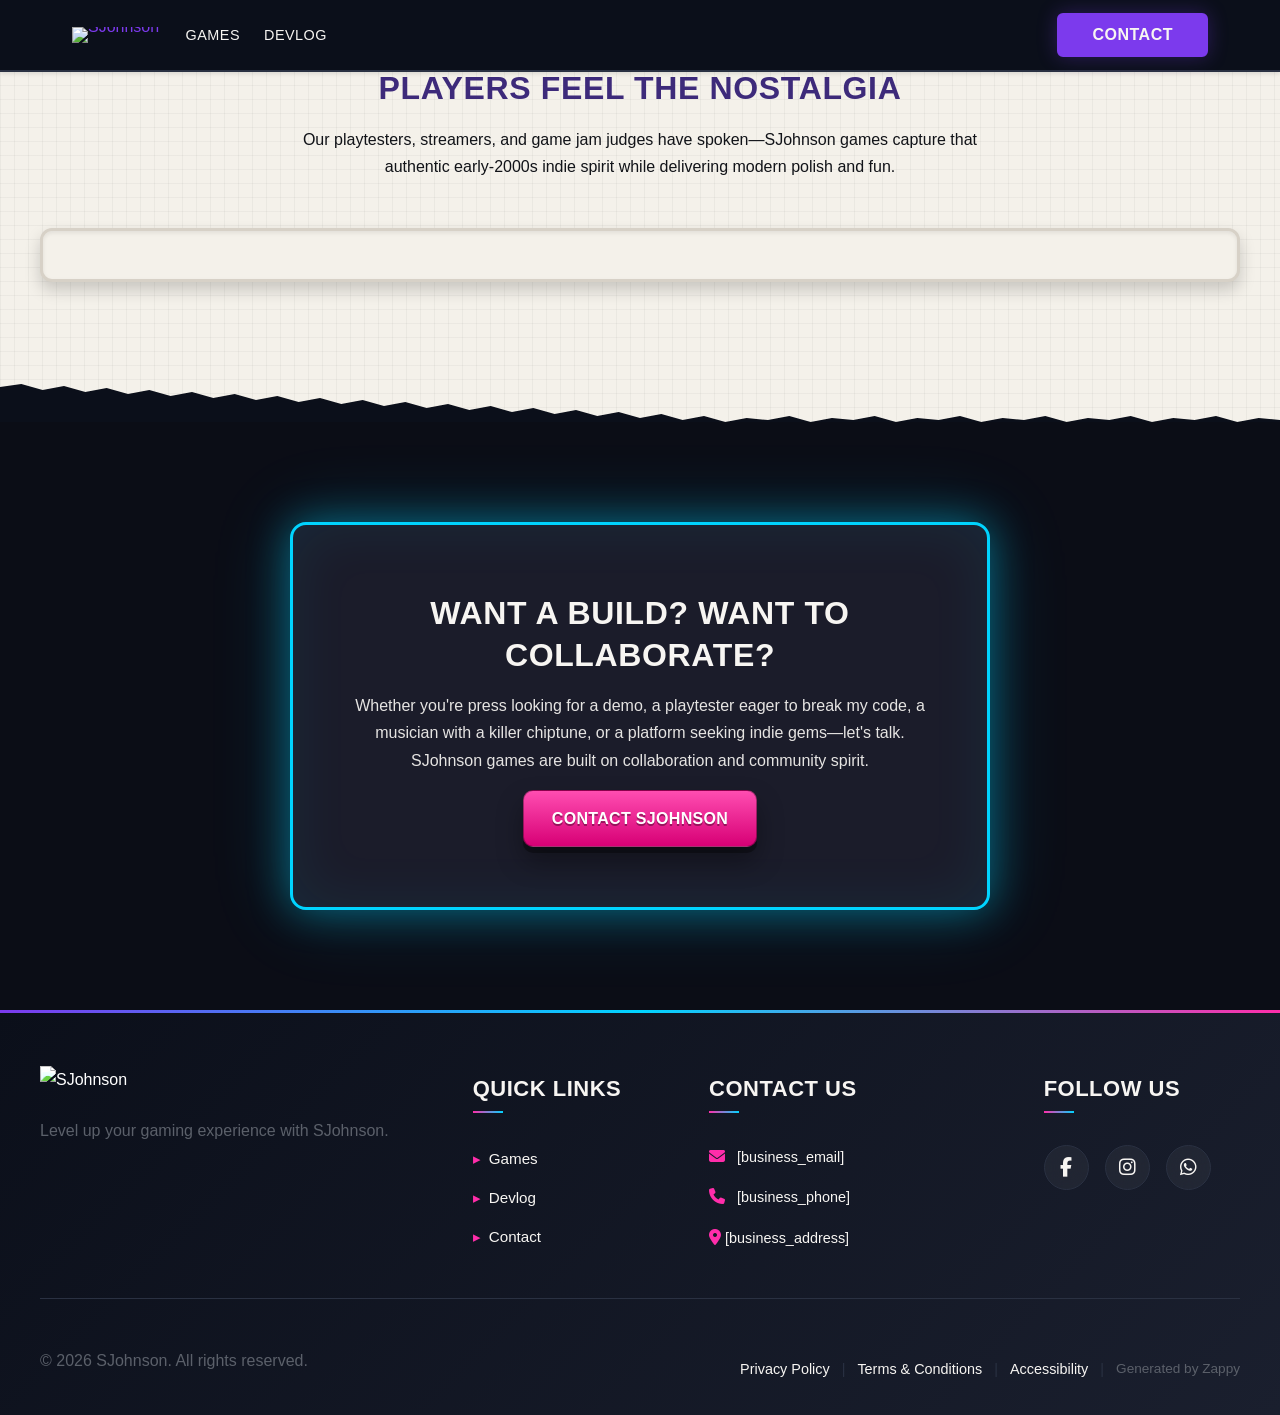
==== commit aceaa4dc: "Background sync: Progressive GitHub Sync" ====
--- a/public/index.html
+++ b/public/index.html
@@ -1 +1 @@
-<!doctype html><html dir="ltr" lang="en"><head><meta charset="UTF-8"><meta content="width=device-width,initial-scale=1" name="viewport"><meta content="index, follow" name="robots"><title>Indie Video Game Developer with Retro Flair — SJohnson</title><meta content="SJohnson creates arcade-inspired indie games with early-2000s internet nostalgia. Experience bold visuals, old-school gaming culture, and chaotic fun." name="description"><meta content="video game developer, indie game developer, retro arcade games, old-school gaming, SJohnson" name="keywords"><link href="/assets/favicon.ico" rel="icon" type="image/x-icon"><link href="/assets/favicon-16x16.png" rel="icon" type="image/png" sizes="16x16"><link href="/assets/favicon-32x32.png" rel="icon" type="image/png" sizes="32x32"><link href="/assets/favicon-48x48.png" rel="icon" type="image/png" sizes="48x48"><link href="/assets/favicon-192x192.png" rel="icon" type="image/png" sizes="192x192"><link href="/assets/favicon-512x512.png" rel="icon" type="image/png" sizes="512x512"><link href="/assets/apple-touch-icon.png" rel="apple-touch-icon"><script>!function(){"use strict";var t="3dfed444-ba6f-4d1f-99e3-614d22e4a907",e="https://api.zappy5.com/api/analytics/track",a=18e5,n=2592e6,o=!0,i=!0,r=!0;var s=function(){var e="zappy_visitor_"+t,a=null;try{if(a=localStorage.getItem(e)){var o=JSON.parse(a),i=Date.now();if(i-o.created<n)return o.lastSeen=i,localStorage.setItem(e,JSON.stringify(o)),o.id}}catch(t){console.warn("Zappy Analytics: LocalStorage not available")}var r="zv_"+Date.now()+"_"+Math.random().toString(36).substr(2,9);try{localStorage.setItem(e,JSON.stringify({id:r,created:Date.now(),lastSeen:Date.now()}))}catch(t){}return r}(),c=function(){var e="zappy_session_"+t,n=null;try{if(n=sessionStorage.getItem(e)){var o=JSON.parse(n),i=Date.now();if(i-o.timestamp<a)return o.timestamp=i,sessionStorage.setItem(e,JSON.stringify(o)),o.id}}catch(t){console.warn("Zappy Analytics: SessionStorage not available")}var r="zs_"+Date.now()+"_"+Math.random().toString(36).substr(2,9);try{sessionStorage.setItem(e,JSON.stringify({id:r,timestamp:Date.now()}))}catch(t){}return r}();function l(a,n){n=n||{};var o={website_id:t,event_type:a,page_path:window.location.pathname,referrer:document.referrer||"direct",visitor_id:s,session_id:c,metadata:n};if(navigator.sendBeacon){var i=new Blob([JSON.stringify(o)],{type:"application/json"});navigator.sendBeacon(e,i)}else fetch(e,{method:"POST",headers:{"Content-Type":"application/json"},body:JSON.stringify(o),keepalive:!0}).catch(function(t){console.warn("Zappy Analytics: Failed to track event",t)})}o&&l("pageview",{title:document.title,url:window.location.href}),i&&document.addEventListener("click",function(t){var e=t.target;if("BUTTON"===e.tagName||e.closest("button")){var a="BUTTON"===e.tagName?e:e.closest("button");l("click",{element:"button",text:a.textContent.trim().substring(0,100),id:a.id||null,class:a.className||null})}else if("A"===e.tagName||e.closest("a")){var n="A"===e.tagName?e:e.closest("a");l("navigation",{element:"link",text:n.textContent.trim().substring(0,100),href:n.href,external:n.hostname!==window.location.hostname})}},!0),r&&document.addEventListener("submit",function(t){var e=t.target;l("form_submit",{form_id:e.id||null,form_name:e.name||null,form_action:e.action||null,form_method:e.method||"GET"})},!0);var d=Date.now();window.addEventListener("beforeunload",function(){l("page_unload",{time_on_page:Math.floor((Date.now()-d)/1e3),page_path:window.location.pathname})}),window.zappyAnalytics={track:l,getVisitorId:function(){return s},getSessionId:function(){return c}}}()</script><meta content="Indie Video Game Developer with Retro Flair — SJohnson" property="og:title"><meta content="SJohnson creates arcade-inspired indie games with early-2000s internet nostalgia. Experience bold visuals, old-school gaming culture, and chaotic fun." property="og:description"><meta content="website" property="og:type"><meta content="en_US" property="og:locale"><meta content="summary_large_image" name="twitter:card"><meta content="Indie Video Game Developer with Retro Flair — SJohnson" name="twitter:title"><meta content="SJohnson creates arcade-inspired indie games with early-2000s internet nostalgia. Experience bold visuals, old-school gaming culture, and chaotic fun." name="twitter:description"><link href="https://cdnjs.cloudflare.com/ajax/libs/font-awesome/6.4.0/css/all.min.css" rel="stylesheet"><link href="/assets/favicon.ico" rel="icon" type="image/x-icon"><link href="/assets/favicon-16x16.png" rel="icon" type="image/png" sizes="16x16"><link href="/assets/favicon-32x32.png" rel="icon" type="image/png" sizes="32x32"><link href="/assets/favicon-48x48.png" rel="icon" type="image/png" sizes="48x48"><link href="/assets/favicon-192x192.png" rel="icon" type="image/png" sizes="192x192"><link href="/assets/favicon-512x512.png" rel="icon" type="image/png" sizes="512x512"><link href="/assets/apple-touch-icon.png" rel="apple-touch-icon"><link href="https://cdn.jsdelivr.net/npm/vanilla-cookieconsent@3/dist/cookieconsent.css" rel="stylesheet"><script src="https://cdn.jsdelivr.net/npm/vanilla-cookieconsent@3/dist/cookieconsent.umd.js"></script><script src="https://cdn.jsdelivr.net/gh/mickidum/acc_toolbar/acctoolbar/acctoolbar.min.js"></script><style data-zappy-section-v2-css="true">.home-Hero-section{position:relative;width:100%;min-height:100vh;display:flex;align-items:flex-end;padding:0 24px 80px 24px;overflow:hidden;background-color:#0b0d16}.home-Hero-section__bg-wrapper{position:absolute;top:0;left:0;width:100%;height:100%;background-size:cover;background-position:center;background-repeat:no-repeat;z-index:0}.home-Hero-section__scrim{position:absolute;top:0;left:0;width:100%;height:100%;background:linear-gradient(180deg,rgba(11,13,22,0) 0,rgba(11,13,22,.55) 70%,rgba(11,13,22,.85) 100%);z-index:1;pointer-events:none}.home-Hero-section__scan-lines{position:absolute;top:0;left:0;width:100%;height:100%;background:repeating-linear-gradient(0deg,rgba(0,0,0,.08) 0,rgba(0,0,0,.08) 1px,transparent 1px,transparent 3px);z-index:2;pointer-events:none;opacity:.3}.home-Hero-section__content-container{position:relative;z-index:10;width:100%;max-width:1200px;margin:0 auto;display:flex;justify-content:flex-start;align-items:flex-end}.home-Hero-section__card{background:rgba(11,13,22,.92);backdrop-filter:blur(12px);-webkit-backdrop-filter:blur(12px);border:3px solid rgba(0,182,255,.35);border-radius:16px;padding:40px;max-width:580px;width:100%;box-shadow:0 0 40px rgba(0,182,255,.25),0 18px 40px rgba(0,0,0,.5),inset 0 1px 0 rgba(255,255,255,.08);position:relative;color:var(--text-light)}.home-Hero-section__card::before{content:'';position:absolute;top:-2px;left:-2px;right:-2px;bottom:-2px;background:linear-gradient(135deg,rgba(255,45,170,.4) 0,rgba(0,212,255,.4) 50%,rgba(124,58,237,.4) 100%);border-radius:16px;z-index:-1;opacity:.6;filter:blur(8px)}.home-Hero-section__status-badge{display:inline-flex;align-items:center;gap:8px;background:rgba(0,212,255,.15);border:2px solid rgba(0,212,255,.5);border-radius:999px;padding:6px 16px;margin-bottom:24px}.home-Hero-section__status-icon{color:var(--secondary);font-size:12px;animation:home-Hero-pulse 2s ease-in-out infinite}@keyframes home-Hero-pulse{0%,100%{opacity:1}50%{opacity:.4}}.home-Hero-section__status-badge h3{font-family:'Pixelify Sans','Press Start 2P',system-ui,sans-serif;font-size:14px;font-weight:900;line-height:1.2;text-transform:uppercase;color:var(--text-light);margin:0;letter-spacing:.02em}.home-Hero-section__card h1{font-family:'Pixelify Sans','Press Start 2P',system-ui,sans-serif;font-size:44px;font-weight:900;letter-spacing:.03em;line-height:1.05;text-transform:uppercase;color:#fff;text-shadow:0 4px 0 rgba(0,0,0,.55),0 10px 18px rgba(0,0,0,.35);margin:0 0 24px 0}.home-Hero-section__card p{font-family:Inter,system-ui,-apple-system,'Segoe UI',Roboto,Helvetica,Arial,sans-serif;font-size:16px;font-weight:600;line-height:1.6;color:rgba(255,255,255,.9);text-shadow:0 2px 0 rgba(0,0,0,.35);margin:0 0 32px 0}.home-Hero-section__cta-row{display:flex;gap:16px;flex-wrap:wrap}.home-Hero-section__btn{display:inline-flex;align-items:center;justify-content:center;padding:14px 24px;border-radius:10px;font-family:'Pixelify Sans','Press Start 2P',system-ui,sans-serif;font-size:14px;font-weight:800;letter-spacing:.02em;text-transform:uppercase;text-decoration:none;border:1px solid rgba(0,0,0,.35);transition:transform 160ms ease,box-shadow 160ms ease;cursor:pointer;position:relative}.home-Hero-section__btn:active{transform:translateY(4px)}.home-Hero-section__btn--primary{background:linear-gradient(180deg,#ff4db1 0,#d70075 100%);color:#fff;box-shadow:0 6px 0 rgba(0,0,0,.35),0 14px 26px rgba(0,0,0,.35);text-shadow:0 2px 0 rgba(0,0,0,.35)}.home-Hero-section__btn--primary:hover{transform:translateY(-2px);box-shadow:0 8px 0 rgba(0,0,0,.35),0 18px 32px rgba(0,0,0,.4)}.home-Hero-section__btn--primary:active{box-shadow:0 2px 0 rgba(0,0,0,.35),0 8px 16px rgba(0,0,0,.3)}.home-Hero-section__btn--secondary{background:linear-gradient(180deg,#25ccff 0,#0079d6 100%);color:#fff;box-shadow:0 6px 0 rgba(0,0,0,.35),0 14px 26px rgba(0,0,0,.35);text-shadow:0 2px 0 rgba(0,0,0,.35)}.home-Hero-section__btn--secondary:hover{transform:translateY(-2px);box-shadow:0 8px 0 rgba(0,0,0,.35),0 18px 32px rgba(0,0,0,.4)}.home-Hero-section__btn--secondary:active{box-shadow:0 2px 0 rgba(0,0,0,.35),0 8px 16px rgba(0,0,0,.3)}@media (max-width:768px){.home-Hero-section{padding:100px 16px 60px 16px;align-items:center;min-height:100vh}.home-Hero-section__content-container{justify-content:center}.home-Hero-section__card{padding:32px 24px;max-width:100%}.home-Hero-section__card h1{font-size:32px;line-height:1.1;margin-bottom:20px}.home-Hero-section__card p{font-size:15px;margin-bottom:28px}.home-Hero-section__status-badge{margin-bottom:20px}.home-Hero-section__status-badge h3{font-size:11px}.home-Hero-section__cta-row{flex-direction:column;gap:12px}.home-Hero-section__btn{width:100%;padding:16px 20px;font-size:13px}}</style><link href="/styles.css" rel="stylesheet"><style id="zappy-dropdown-submenu-styles">#navMenu li:has(.sub-menu),.nav-menu li:has(.sub-menu),.navbar li:has(.sub-menu),nav li:has(.sub-menu){position:relative}#navMenu .sub-menu,.nav-menu .sub-menu,.navbar .sub-menu,nav .sub-menu{display:block!important;position:absolute!important;top:100%;left:0;min-width:220px;background:#fff;border-radius:8px;box-shadow:0 8px 25px rgba(0,0,0,.15);padding:8px 0;opacity:0;visibility:hidden;transform:translateY(10px);transition:all .3s ease;z-index:1000;list-style:none;pointer-events:none}#navMenu li:hover>.sub-menu,.nav-menu li:hover>.sub-menu,.navbar li:hover>.sub-menu,nav li:hover>.sub-menu{opacity:1!important;visibility:visible!important;transform:translateY(0)!important;pointer-events:auto!important}.sub-menu li{list-style:none;margin:0;padding:0}.sub-menu a{display:block!important;padding:10px 16px!important;color:#333!important;font-weight:500;text-decoration:none;white-space:nowrap;transition:background-color .2s}.sub-menu a:hover{background-color:#f5f5f5}[dir=rtl] .nav-menu .sub-menu,[dir=rtl] .navbar .sub-menu,[dir=rtl] nav .sub-menu,html[lang=ar] .nav-menu .sub-menu,html[lang=ar] .navbar .sub-menu,html[lang=ar] nav .sub-menu,html[lang=he] .nav-menu .sub-menu,html[lang=he] .navbar .sub-menu,html[lang=he] nav .sub-menu{left:auto!important;right:0!important}.sub-menu:empty,.sub-menu:not(:has(li)),.sub-menu:not(:has(li:not(.zappy-hidden-menu-item))){display:none!important;opacity:0!important;visibility:hidden!important;pointer-events:none!important}li:has(.menu-group-title):hover>.sub-menu{opacity:1!important;visibility:visible!important;transform:translateY(0)!important;pointer-events:auto!important}#navMenu>li>.menu-group-title,.nav-menu>li>.menu-group-title{display:inline-block;padding:.5rem 1rem;cursor:default;user-select:none}@media (max-width:768px){#navMenu .sub-menu,.nav-menu .sub-menu,.navbar .sub-menu,nav .sub-menu{position:static!important;transform:none!important;box-shadow:none!important;background:0 0!important;max-height:0;overflow:hidden;opacity:0;visibility:hidden;transition:max-height .3s ease,opacity .3s ease;padding:0!important;border-radius:0!important}.sub-menu.mobile-expanded{max-height:500px!important;opacity:1!important;visibility:visible!important;padding:8px 0 8px 16px!important}[dir=rtl] .sub-menu.mobile-expanded,html[lang=he] .sub-menu.mobile-expanded{padding:8px 16px 8px 0!important}#navMenu li:hover>.sub-menu,.nav-menu li:hover>.sub-menu,.navbar li:hover>.sub-menu,nav li:hover>.sub-menu{opacity:0;visibility:hidden;pointer-events:none}#navMenu li>.sub-menu.mobile-expanded,.nav-menu li>.sub-menu.mobile-expanded,.navbar li>.sub-menu.mobile-expanded,nav li>.sub-menu.mobile-expanded{opacity:1!important;visibility:visible!important;pointer-events:auto!important}#navMenu li:has(.sub-menu),.nav-menu li:has(.sub-menu),.navbar li:has(.sub-menu),nav li:has(.sub-menu){display:flex!important;flex-wrap:wrap!important;align-items:center!important;position:relative!important;min-height:44px!important}#navMenu li:has(.sub-menu)>a,.nav-menu li:has(.sub-menu)>a,.navbar li:has(.sub-menu)>a,nav li:has(.sub-menu)>a{flex:1!important;min-width:0!important}#navMenu li:has(.sub-menu)>.menu-group-title,.nav-menu li:has(.sub-menu)>.menu-group-title,.navbar li:has(.sub-menu)>.menu-group-title,nav li:has(.sub-menu)>.menu-group-title{flex:1!important;min-width:0!important;padding:0!important;line-height:inherit!important}#navMenu li:has(.sub-menu)>.sub-menu,.nav-menu li:has(.sub-menu)>.sub-menu,.navbar li:has(.sub-menu)>.sub-menu,nav li:has(.sub-menu)>.sub-menu{flex-basis:100%!important;width:100%!important}#navMenu li:has(.sub-menu)>a [class*=arrow],#navMenu li:has(.sub-menu)>a [class*=chevron],.nav-menu li:has(.sub-menu)>a .fa-angle-down,.nav-menu li:has(.sub-menu)>a .fa-chevron-down,.nav-menu li:has(.sub-menu)>a [class*=arrow],.nav-menu li:has(.sub-menu)>a [class*=chevron],nav li:has(.sub-menu)>a [class*=arrow],nav li:has(.sub-menu)>a [class*=chevron]{display:none!important;visibility:hidden!important}.mobile-submenu-toggle{display:flex!important;align-items:center!important;justify-content:center!important;width:44px!important;height:auto!important;background:0 0!important;border:none!important;cursor:pointer!important;color:var(--text-dark)!important;position:static!important;flex-shrink:0!important;align-self:stretch!important;z-index:2!important;padding:0!important;margin:0!important}.mobile-submenu-toggle::after{content:''!important;width:0!important;height:0!important;border-left:6px solid transparent!important;border-right:6px solid transparent!important;border-top:7px solid currentColor!important;transition:transform .3s ease!important}.mobile-submenu-toggle.expanded::after{transform:rotate(180deg)!important}.sub-menu a{padding:10px 0!important;display:block!important;color:var(--text-dark)!important}.navbar .sub-menu li a,.zappy-products-dropdown .sub-menu a,nav.navbar .sub-menu li a{color:var(--text-dark)!important}}@media (min-width:769px){.mobile-submenu-toggle{display:none!important}}</style><style id="zappy-widget-visibility">#mic-access-tool-box,#mic-access-tool-general-button,#mic-init-access-tool #mic-access-tool-box,#mic-init-access-tool #mic-access-tool-general-button,#mic-init-access-tool .mic-access-tool-general-button,._access-icon,._access-menu,.mic-access-tool-box,.mic-access-tool-general-button,div[id*=mic-access-tool-box]{display:none!important;visibility:hidden!important;opacity:0!important;pointer-events:none!important}</style></head><body><nav class="navbar"><button aria-label="Menu" class="mobile-toggle" id="mobileToggle"><svg viewbox="0 0 24 24" fill="none" height="24" width="24" class="hamburger-icon"><path d="M3 12h18M3 6h18M3 18h18" stroke="currentColor" stroke-linecap="round" stroke-width="2"></path></svg><svg viewbox="0 0 24 24" fill="none" height="24" width="24" class="close-icon" style="display:none"><path d="M18 6L6 18M6 6l12 12" stroke="currentColor" stroke-linecap="round" stroke-width="2"></path></svg></button><button aria-label="Call" class="phone-header-btn"><svg viewbox="0 0 24 24" fill="currentColor" height="20" width="20"><path d="M22 16.92v3a2 2 0 0 1-2.18 2 19.79 19.79 0 0 1-8.63-3.07 19.5 19.5 0 0 1-6-6 19.79 19.79 0 0 1-3.07-8.67A2 2 0 0 1 4.11 2h3a2 2 0 0 1 2 1.72 12.84 12.84 0 0 0 .7 2.81 2 2 0 0 1-.45 2.11L8.09 9.91a16 16 0 0 0 6 6l1.27-1.27a2 2 0 0 1 2.11-.45 12.84 12.84 0 0 0 2.81.7A2 2 0 0 1 22 16.92z"></path></svg></button><div class="nav-container"><div class="nav-brand"><a href="/" class="logo-link"><img alt="SJohnson" class="logo" src="/assets/sjohnson-gaming-logo.webp"></a></div><ul class="nav-menu" id="navMenu"><li><a href="/games">Games</a></li><li><a href="/devlog">Devlog</a></li></ul><div class="nav-cta-container"><a href="/contact" class="nav-cta-btn">Contact</a></div></div></nav><main><section class="home-testimonials-section" data-layout-spec="Home-testimonials"><div class="testimonials-container"><div class="testimonials-intro"><h2>Players feel the nostalgia</h2><p>Our playtesters, streamers, and game jam judges have spoken—SJohnson games capture that authentic early-2000s indie spirit while delivering modern polish and fun.</p></div><div class="testimonials-grid"><div class="testimonial-card"><p>"The vibe is spot-on. It's like booting up a flash game from 2003, but way more polished. Love the pixel art and the chaotic energy."</p><h3>— Playtester</h3></div><div class="testimonial-card"><p>"Controls are tight and responsive. The arcade feel is real—I kept coming back for 'just one more run.' Seriously addictive gameplay."</p><h3>— Indie streamer</h3></div><div class="testimonial-card"><p>"The humor and aesthetic are chef's kiss. This is exactly what indie game development should be—scrappy, creative, and unapologetically fun."</p><h3>— Game jam judge</h3></div></div></div><div class="testimonials-divider-wrapper"><svg viewbox="0 0 1200 80" aria-hidden="true" preserveaspectratio="none" xmlns="http://www.w3.org/2000/svg"><path d="M0,80 L0,45 L20,42 L40,48 L60,44 L80,50 L100,46 L120,52 L140,48 L160,54 L180,50 L200,56 L220,52 L240,58 L260,54 L280,60 L300,56 L320,62 L340,58 L360,64 L380,60 L400,66 L420,62 L440,68 L460,64 L480,70 L500,66 L520,72 L540,68 L560,74 L580,70 L600,76 L620,72 L640,78 L660,74 L680,80 L700,76 L720,78 L740,74 L760,80 L780,76 L800,78 L820,74 L840,80 L860,76 L880,78 L900,74 L920,80 L940,76 L960,78 L980,74 L1000,80 L1020,76 L1040,78 L1060,74 L1080,80 L1100,76 L1120,78 L1140,74 L1160,80 L1180,76 L1200,78 L1200,80 Z" fill="var(--bg-dark)"></path></svg></div></section><section class="home-cta-section" data-layout-spec="Home-cta"><div class="home-cta-container"><div class="home-cta-panel"><h2>Want a build? Want to collaborate?</h2><p>Whether you're press looking for a demo, a playtester eager to break my code, a musician with a killer chiptune, or a platform seeking indie gems—let's talk. SJohnson games are built on collaboration and community spirit.</p><a href="/contact" class="btn-primary">Contact SJohnson</a></div></div></section></main><footer class="site-footer"><div class="footer-container"><div class="footer-top"><div class="footer-column footer-about"><img alt="SJohnson" class="logo" src="/assets/sjohnson-gaming-logo.webp"><p class="footer-tagline">Level up your gaming experience with SJohnson.</p></div><div class="footer-column footer-links"><h3 class="footer-heading">Quick Links</h3><ul class="footer-nav"><li><a href="/games">Games</a></li><li><a href="/devlog">Devlog</a></li><li><a href="/contact">Contact</a></li></ul></div><div class="footer-column footer-contact"><h3 class="footer-heading">Contact Us</h3><ul class="footer-contact-list"><li><i class="fas fa-envelope"></i><a href="mailto:[business_email]">[business_email]</a></li><li><i class="fas fa-phone"></i><a href="tel:[business_phone]">[business_phone]</a></li><li><a href="/"><i class="fas fa-map-marker-alt"></i><span>[business_address]</span></a></li></ul></div><div class="footer-column footer-social"><h3 class="footer-heading">Follow Us</h3><div class="social-links"><a href="[facebook_handle]" aria-label="Facebook"><i class="fab fa-facebook-f"></i></a><a href="[instagram_handle]" aria-label="Instagram"><i class="fab fa-instagram"></i></a><a href="[whatsapp_handle]" aria-label="WhatsApp"><i class="fab fa-whatsapp"></i></a></div></div></div><div class="footer-bottom"><div class="footer-copyright"><p>© 2026 SJohnson. All rights reserved.</p></div><div class="footer-legal"><a href="/privacy">Privacy Policy</a><span class="separator">|</span><a href="/terms">Terms &amp; Conditions</a><span class="separator">|</span><a href="/accessibility">Accessibility</a><span class="separator">|</span><a href="https://zappy5.com" class="zappy-attribution" target="_blank">Generated by Zappy</a></div></div></div></footer><a href="https://wa.me/[whatsapp_handle]" class="whatsapp-float" aria-label="WhatsApp"><i class="fab fa-whatsapp"></i></a><div data-integration="accessibility:toolbar"></div><script src="/script.js"></script><script id="zappy-mobile-submenu-script">!function(){function e(){if(window.innerWidth>768)return document.querySelectorAll(".mobile-submenu-toggle").forEach(function(e){e.remove()}),void document.querySelectorAll(".sub-menu.mobile-expanded").forEach(function(e){e.classList.remove("mobile-expanded")});document.querySelectorAll(".nav-menu li:has(.sub-menu), nav li:has(.sub-menu), .navbar li:has(.sub-menu), #navMenu li:has(.sub-menu)").forEach(function(e){if(!e.querySelector(".mobile-submenu-toggle")){var t=e.querySelector(".sub-menu"),n=e.querySelector(":scope > a");if(t&&n){var o=document.createElement("button");o.className="mobile-submenu-toggle",o.setAttribute("aria-label","Toggle submenu"),o.setAttribute("type","button"),n.insertAdjacentElement("afterend",o),o.addEventListener("click",function(e){e.preventDefault(),e.stopPropagation(),document.querySelectorAll(".sub-menu.mobile-expanded").forEach(function(e){if(e!==t){e.classList.remove("mobile-expanded");var n=e.parentElement.querySelector(".mobile-submenu-toggle");n&&n.classList.remove("expanded")}}),t.classList.toggle("mobile-expanded"),o.classList.toggle("expanded")})}}})}var t;"loading"===document.readyState?document.addEventListener("DOMContentLoaded",e):e(),window.addEventListener("resize",function(){clearTimeout(t),t=setTimeout(e,250)});var n=new MutationObserver(function(t){t.forEach(function(t){if("attributes"===t.type){var n=t.target;n.classList&&(n.classList.contains("active")||n.classList.contains("open"))&&setTimeout(e,100)}})});setTimeout(function(){document.querySelectorAll(".mobile-menu, .nav-menu, #navMenu, nav").forEach(function(e){n.observe(e,{attributes:!0,attributeFilter:["class","style"]})})},500)}()</script></body></html>+<!doctype html><html dir="ltr" lang="en"><head><meta charset="UTF-8"><meta content="width=device-width,initial-scale=1" name="viewport"><meta content="index, follow" name="robots"><title>Indie Video Game Developer with Retro Flair — SJohnson</title><meta content="SJohnson creates arcade-inspired indie games with early-2000s internet nostalgia. Experience bold visuals, old-school gaming culture, and chaotic fun." name="description"><meta content="video game developer, indie game developer, retro arcade games, old-school gaming, SJohnson" name="keywords"><link href="/assets/favicon.ico" rel="icon" type="image/x-icon"><link href="/assets/favicon-16x16.png" rel="icon" type="image/png" sizes="16x16"><link href="/assets/favicon-32x32.png" rel="icon" type="image/png" sizes="32x32"><link href="/assets/favicon-48x48.png" rel="icon" type="image/png" sizes="48x48"><link href="/assets/favicon-192x192.png" rel="icon" type="image/png" sizes="192x192"><link href="/assets/favicon-512x512.png" rel="icon" type="image/png" sizes="512x512"><link href="/assets/apple-touch-icon.png" rel="apple-touch-icon"><script>!function(){"use strict";var t="3dfed444-ba6f-4d1f-99e3-614d22e4a907",e="https://api.zappy5.com/api/analytics/track",a=18e5,n=2592e6,o=!0,i=!0,r=!0;var s=function(){var e="zappy_visitor_"+t,a=null;try{if(a=localStorage.getItem(e)){var o=JSON.parse(a),i=Date.now();if(i-o.created<n)return o.lastSeen=i,localStorage.setItem(e,JSON.stringify(o)),o.id}}catch(t){console.warn("Zappy Analytics: LocalStorage not available")}var r="zv_"+Date.now()+"_"+Math.random().toString(36).substr(2,9);try{localStorage.setItem(e,JSON.stringify({id:r,created:Date.now(),lastSeen:Date.now()}))}catch(t){}return r}(),c=function(){var e="zappy_session_"+t,n=null;try{if(n=sessionStorage.getItem(e)){var o=JSON.parse(n),i=Date.now();if(i-o.timestamp<a)return o.timestamp=i,sessionStorage.setItem(e,JSON.stringify(o)),o.id}}catch(t){console.warn("Zappy Analytics: SessionStorage not available")}var r="zs_"+Date.now()+"_"+Math.random().toString(36).substr(2,9);try{sessionStorage.setItem(e,JSON.stringify({id:r,timestamp:Date.now()}))}catch(t){}return r}();function l(a,n){n=n||{};var o={website_id:t,event_type:a,page_path:window.location.pathname,referrer:document.referrer||"direct",visitor_id:s,session_id:c,metadata:n};if(navigator.sendBeacon){var i=new Blob([JSON.stringify(o)],{type:"application/json"});navigator.sendBeacon(e,i)}else fetch(e,{method:"POST",headers:{"Content-Type":"application/json"},body:JSON.stringify(o),keepalive:!0}).catch(function(t){console.warn("Zappy Analytics: Failed to track event",t)})}o&&l("pageview",{title:document.title,url:window.location.href}),i&&document.addEventListener("click",function(t){var e=t.target;if("BUTTON"===e.tagName||e.closest("button")){var a="BUTTON"===e.tagName?e:e.closest("button");l("click",{element:"button",text:a.textContent.trim().substring(0,100),id:a.id||null,class:a.className||null})}else if("A"===e.tagName||e.closest("a")){var n="A"===e.tagName?e:e.closest("a");l("navigation",{element:"link",text:n.textContent.trim().substring(0,100),href:n.href,external:n.hostname!==window.location.hostname})}},!0),r&&document.addEventListener("submit",function(t){var e=t.target;l("form_submit",{form_id:e.id||null,form_name:e.name||null,form_action:e.action||null,form_method:e.method||"GET"})},!0);var d=Date.now();window.addEventListener("beforeunload",function(){l("page_unload",{time_on_page:Math.floor((Date.now()-d)/1e3),page_path:window.location.pathname})}),window.zappyAnalytics={track:l,getVisitorId:function(){return s},getSessionId:function(){return c}}}()</script><meta content="Indie Video Game Developer with Retro Flair — SJohnson" property="og:title"><meta content="SJohnson creates arcade-inspired indie games with early-2000s internet nostalgia. Experience bold visuals, old-school gaming culture, and chaotic fun." property="og:description"><meta content="website" property="og:type"><meta content="en_US" property="og:locale"><meta content="summary_large_image" name="twitter:card"><meta content="Indie Video Game Developer with Retro Flair — SJohnson" name="twitter:title"><meta content="SJohnson creates arcade-inspired indie games with early-2000s internet nostalgia. Experience bold visuals, old-school gaming culture, and chaotic fun." name="twitter:description"><link href="https://cdnjs.cloudflare.com/ajax/libs/font-awesome/6.4.0/css/all.min.css" rel="stylesheet"><link href="/assets/favicon.ico" rel="icon" type="image/x-icon"><link href="/assets/favicon-16x16.png" rel="icon" type="image/png" sizes="16x16"><link href="/assets/favicon-32x32.png" rel="icon" type="image/png" sizes="32x32"><link href="/assets/favicon-48x48.png" rel="icon" type="image/png" sizes="48x48"><link href="/assets/favicon-192x192.png" rel="icon" type="image/png" sizes="192x192"><link href="/assets/favicon-512x512.png" rel="icon" type="image/png" sizes="512x512"><link href="/assets/apple-touch-icon.png" rel="apple-touch-icon"><link href="https://cdn.jsdelivr.net/npm/vanilla-cookieconsent@3/dist/cookieconsent.css" rel="stylesheet"><script src="https://cdn.jsdelivr.net/npm/vanilla-cookieconsent@3/dist/cookieconsent.umd.js"></script><script src="https://cdn.jsdelivr.net/gh/mickidum/acc_toolbar/acctoolbar/acctoolbar.min.js"></script><style data-zappy-section-v2-css="true">.home-Hero-section{position:relative;width:100%;min-height:100vh;display:flex;align-items:flex-end;padding:0 24px 80px 24px;overflow:hidden;background-color:#0b0d16}.home-Hero-section__bg-wrapper{position:absolute;top:0;left:0;width:100%;height:100%;background-size:cover;background-position:center;background-repeat:no-repeat;z-index:0}.home-Hero-section__scrim{position:absolute;top:0;left:0;width:100%;height:100%;background:linear-gradient(180deg,rgba(11,13,22,0) 0,rgba(11,13,22,.55) 70%,rgba(11,13,22,.85) 100%);z-index:1;pointer-events:none}.home-Hero-section__scan-lines{position:absolute;top:0;left:0;width:100%;height:100%;background:repeating-linear-gradient(0deg,rgba(0,0,0,.08) 0,rgba(0,0,0,.08) 1px,transparent 1px,transparent 3px);z-index:2;pointer-events:none;opacity:.3}.home-Hero-section__content-container{position:relative;z-index:10;width:100%;max-width:1200px;margin:0 auto;display:flex;justify-content:flex-start;align-items:flex-end}.home-Hero-section__card{background:rgba(11,13,22,.92);backdrop-filter:blur(12px);-webkit-backdrop-filter:blur(12px);border:3px solid rgba(0,182,255,.35);border-radius:16px;padding:40px;max-width:580px;width:100%;box-shadow:0 0 40px rgba(0,182,255,.25),0 18px 40px rgba(0,0,0,.5),inset 0 1px 0 rgba(255,255,255,.08);position:relative;color:var(--text-light)}.home-Hero-section__card::before{content:'';position:absolute;top:-2px;left:-2px;right:-2px;bottom:-2px;background:linear-gradient(135deg,rgba(255,45,170,.4) 0,rgba(0,212,255,.4) 50%,rgba(124,58,237,.4) 100%);border-radius:16px;z-index:-1;opacity:.6;filter:blur(8px)}.home-Hero-section__status-badge{display:inline-flex;align-items:center;gap:8px;background:rgba(0,212,255,.15);border:2px solid rgba(0,212,255,.5);border-radius:999px;padding:6px 16px;margin-bottom:24px}.home-Hero-section__status-icon{color:var(--secondary);font-size:12px;animation:home-Hero-pulse 2s ease-in-out infinite}@keyframes home-Hero-pulse{0%,100%{opacity:1}50%{opacity:.4}}.home-Hero-section__status-badge h3{font-family:'Pixelify Sans','Press Start 2P',system-ui,sans-serif;font-size:14px;font-weight:900;line-height:1.2;text-transform:uppercase;color:var(--text-light);margin:0;letter-spacing:.02em}.home-Hero-section__card h1{font-family:'Pixelify Sans','Press Start 2P',system-ui,sans-serif;font-size:44px;font-weight:900;letter-spacing:.03em;line-height:1.05;text-transform:uppercase;color:#fff;text-shadow:0 4px 0 rgba(0,0,0,.55),0 10px 18px rgba(0,0,0,.35);margin:0 0 24px 0}.home-Hero-section__card p{font-family:Inter,system-ui,-apple-system,'Segoe UI',Roboto,Helvetica,Arial,sans-serif;font-size:16px;font-weight:600;line-height:1.6;color:rgba(255,255,255,.9);text-shadow:0 2px 0 rgba(0,0,0,.35);margin:0 0 32px 0}.home-Hero-section__cta-row{display:flex;gap:16px;flex-wrap:wrap}.home-Hero-section__btn{display:inline-flex;align-items:center;justify-content:center;padding:14px 24px;border-radius:10px;font-family:'Pixelify Sans','Press Start 2P',system-ui,sans-serif;font-size:14px;font-weight:800;letter-spacing:.02em;text-transform:uppercase;text-decoration:none;border:1px solid rgba(0,0,0,.35);transition:transform 160ms ease,box-shadow 160ms ease;cursor:pointer;position:relative}.home-Hero-section__btn:active{transform:translateY(4px)}.home-Hero-section__btn--primary{background:linear-gradient(180deg,#ff4db1 0,#d70075 100%);color:#fff;box-shadow:0 6px 0 rgba(0,0,0,.35),0 14px 26px rgba(0,0,0,.35);text-shadow:0 2px 0 rgba(0,0,0,.35)}.home-Hero-section__btn--primary:hover{transform:translateY(-2px);box-shadow:0 8px 0 rgba(0,0,0,.35),0 18px 32px rgba(0,0,0,.4)}.home-Hero-section__btn--primary:active{box-shadow:0 2px 0 rgba(0,0,0,.35),0 8px 16px rgba(0,0,0,.3)}.home-Hero-section__btn--secondary{background:linear-gradient(180deg,#25ccff 0,#0079d6 100%);color:#fff;box-shadow:0 6px 0 rgba(0,0,0,.35),0 14px 26px rgba(0,0,0,.35);text-shadow:0 2px 0 rgba(0,0,0,.35)}.home-Hero-section__btn--secondary:hover{transform:translateY(-2px);box-shadow:0 8px 0 rgba(0,0,0,.35),0 18px 32px rgba(0,0,0,.4)}.home-Hero-section__btn--secondary:active{box-shadow:0 2px 0 rgba(0,0,0,.35),0 8px 16px rgba(0,0,0,.3)}@media (max-width:768px){.home-Hero-section{padding:100px 16px 60px 16px;align-items:center;min-height:100vh}.home-Hero-section__content-container{justify-content:center}.home-Hero-section__card{padding:32px 24px;max-width:100%}.home-Hero-section__card h1{font-size:32px;line-height:1.1;margin-bottom:20px}.home-Hero-section__card p{font-size:15px;margin-bottom:28px}.home-Hero-section__status-badge{margin-bottom:20px}.home-Hero-section__status-badge h3{font-size:11px}.home-Hero-section__cta-row{flex-direction:column;gap:12px}.home-Hero-section__btn{width:100%;padding:16px 20px;font-size:13px}}</style><link href="/styles.css" rel="stylesheet"><style id="zappy-dropdown-submenu-styles">#navMenu li:has(.sub-menu),.nav-menu li:has(.sub-menu),.navbar li:has(.sub-menu),nav li:has(.sub-menu){position:relative}#navMenu .sub-menu,.nav-menu .sub-menu,.navbar .sub-menu,nav .sub-menu{display:block!important;position:absolute!important;top:100%;left:0;min-width:220px;background:#fff;border-radius:8px;box-shadow:0 8px 25px rgba(0,0,0,.15);padding:8px 0;opacity:0;visibility:hidden;transform:translateY(10px);transition:all .3s ease;z-index:1000;list-style:none;pointer-events:none}#navMenu li:hover>.sub-menu,.nav-menu li:hover>.sub-menu,.navbar li:hover>.sub-menu,nav li:hover>.sub-menu{opacity:1!important;visibility:visible!important;transform:translateY(0)!important;pointer-events:auto!important}.sub-menu li{list-style:none;margin:0;padding:0}.sub-menu a{display:block!important;padding:10px 16px!important;color:#333!important;font-weight:500;text-decoration:none;white-space:nowrap;transition:background-color .2s}.sub-menu a:hover{background-color:#f5f5f5}[dir=rtl] .nav-menu .sub-menu,[dir=rtl] .navbar .sub-menu,[dir=rtl] nav .sub-menu,html[lang=ar] .nav-menu .sub-menu,html[lang=ar] .navbar .sub-menu,html[lang=ar] nav .sub-menu,html[lang=he] .nav-menu .sub-menu,html[lang=he] .navbar .sub-menu,html[lang=he] nav .sub-menu{left:auto!important;right:0!important}.sub-menu:empty,.sub-menu:not(:has(li)),.sub-menu:not(:has(li:not(.zappy-hidden-menu-item))){display:none!important;opacity:0!important;visibility:hidden!important;pointer-events:none!important}li:has(.menu-group-title):hover>.sub-menu{opacity:1!important;visibility:visible!important;transform:translateY(0)!important;pointer-events:auto!important}#navMenu>li>.menu-group-title,.nav-menu>li>.menu-group-title{display:inline-block;padding:.5rem 1rem;cursor:default;user-select:none}@media (max-width:768px){#navMenu .sub-menu,.nav-menu .sub-menu,.navbar .sub-menu,nav .sub-menu{position:static!important;transform:none!important;box-shadow:none!important;background:0 0!important;max-height:0;overflow:hidden;opacity:0;visibility:hidden;transition:max-height .3s ease,opacity .3s ease;padding:0!important;border-radius:0!important}.sub-menu.mobile-expanded{max-height:500px!important;opacity:1!important;visibility:visible!important;padding:8px 0 8px 16px!important}[dir=rtl] .sub-menu.mobile-expanded,html[lang=he] .sub-menu.mobile-expanded{padding:8px 16px 8px 0!important}#navMenu li:hover>.sub-menu,.nav-menu li:hover>.sub-menu,.navbar li:hover>.sub-menu,nav li:hover>.sub-menu{opacity:0;visibility:hidden;pointer-events:none}#navMenu li>.sub-menu.mobile-expanded,.nav-menu li>.sub-menu.mobile-expanded,.navbar li>.sub-menu.mobile-expanded,nav li>.sub-menu.mobile-expanded{opacity:1!important;visibility:visible!important;pointer-events:auto!important}#navMenu li:has(.sub-menu),.nav-menu li:has(.sub-menu),.navbar li:has(.sub-menu),nav li:has(.sub-menu){display:flex!important;flex-wrap:wrap!important;align-items:center!important;position:relative!important;min-height:44px!important}#navMenu li:has(.sub-menu)>a,.nav-menu li:has(.sub-menu)>a,.navbar li:has(.sub-menu)>a,nav li:has(.sub-menu)>a{flex:1!important;min-width:0!important}#navMenu li:has(.sub-menu)>.menu-group-title,.nav-menu li:has(.sub-menu)>.menu-group-title,.navbar li:has(.sub-menu)>.menu-group-title,nav li:has(.sub-menu)>.menu-group-title{flex:1!important;min-width:0!important;padding:0!important;line-height:inherit!important}#navMenu li:has(.sub-menu)>.sub-menu,.nav-menu li:has(.sub-menu)>.sub-menu,.navbar li:has(.sub-menu)>.sub-menu,nav li:has(.sub-menu)>.sub-menu{flex-basis:100%!important;width:100%!important}#navMenu li:has(.sub-menu)>a [class*=arrow],#navMenu li:has(.sub-menu)>a [class*=chevron],.nav-menu li:has(.sub-menu)>a .fa-angle-down,.nav-menu li:has(.sub-menu)>a .fa-chevron-down,.nav-menu li:has(.sub-menu)>a [class*=arrow],.nav-menu li:has(.sub-menu)>a [class*=chevron],nav li:has(.sub-menu)>a [class*=arrow],nav li:has(.sub-menu)>a [class*=chevron]{display:none!important;visibility:hidden!important}.mobile-submenu-toggle{display:flex!important;align-items:center!important;justify-content:center!important;width:44px!important;height:auto!important;background:0 0!important;border:none!important;cursor:pointer!important;color:var(--text-dark)!important;position:static!important;flex-shrink:0!important;align-self:stretch!important;z-index:2!important;padding:0!important;margin:0!important}.mobile-submenu-toggle::after{content:''!important;width:0!important;height:0!important;border-left:6px solid transparent!important;border-right:6px solid transparent!important;border-top:7px solid currentColor!important;transition:transform .3s ease!important}.mobile-submenu-toggle.expanded::after{transform:rotate(180deg)!important}.sub-menu a{padding:10px 0!important;display:block!important;color:var(--text-dark)!important}.navbar .sub-menu li a,.zappy-products-dropdown .sub-menu a,nav.navbar .sub-menu li a{color:var(--text-dark)!important}}@media (min-width:769px){.mobile-submenu-toggle{display:none!important}}</style><style id="zappy-widget-visibility">#mic-access-tool-box,#mic-access-tool-general-button,#mic-init-access-tool #mic-access-tool-box,#mic-init-access-tool #mic-access-tool-general-button,#mic-init-access-tool .mic-access-tool-general-button,._access-icon,._access-menu,.mic-access-tool-box,.mic-access-tool-general-button,div[id*=mic-access-tool-box]{display:none!important;visibility:hidden!important;opacity:0!important;pointer-events:none!important}</style></head><body><nav class="navbar"><button aria-label="Menu" class="mobile-toggle" id="mobileToggle"><svg viewBox="0 0 24 24" fill="none" height="24" width="24" class="hamburger-icon"><path d="M3 12h18M3 6h18M3 18h18" stroke="currentColor" stroke-linecap="round" stroke-width="2"></path></svg><svg viewBox="0 0 24 24" fill="none" height="24" width="24" class="close-icon" style="display:none"><path d="M18 6L6 18M6 6l12 12" stroke="currentColor" stroke-linecap="round" stroke-width="2"></path></svg></button><button aria-label="Call" class="phone-header-btn"><svg viewBox="0 0 24 24" fill="currentColor" height="20" width="20"><path d="M22 16.92v3a2 2 0 0 1-2.18 2 19.79 19.79 0 0 1-8.63-3.07 19.5 19.5 0 0 1-6-6 19.79 19.79 0 0 1-3.07-8.67A2 2 0 0 1 4.11 2h3a2 2 0 0 1 2 1.72 12.84 12.84 0 0 0 .7 2.81 2 2 0 0 1-.45 2.11L8.09 9.91a16 16 0 0 0 6 6l1.27-1.27a2 2 0 0 1 2.11-.45 12.84 12.84 0 0 0 2.81.7A2 2 0 0 1 22 16.92z"></path></svg></button><div class="nav-container"><div class="nav-brand"><a href="/" class="logo-link"><img alt="SJohnson" class="logo" src="/assets/sjohnson-gaming-logo.webp"></a></div><ul class="nav-menu" id="navMenu"><li><a href="/games">Games</a></li><li><a href="/devlog">Devlog</a></li></ul><div class="nav-cta-container"><a href="/contact" class="nav-cta-btn">Contact</a></div></div></nav><main><section class="home-testimonials-section" data-layout-spec="Home-testimonials" id="zappy-section-1"><div class="testimonials-container"><div class="testimonials-intro"><h2>Players feel the nostalgia</h2><p>Our playtesters, streamers, and game jam judges have spoken—SJohnson games capture that authentic early-2000s indie spirit while delivering modern polish and fun.</p></div><div class="testimonial-card"></div></div><div class="testimonials-divider-wrapper"><svg viewBox="0 0 1200 80" aria-hidden="true" preserveAspectRatio="none" xmlns="http://www.w3.org/2000/svg"><path d="M0,80 L0,45 L20,42 L40,48 L60,44 L80,50 L100,46 L120,52 L140,48 L160,54 L180,50 L200,56 L220,52 L240,58 L260,54 L280,60 L300,56 L320,62 L340,58 L360,64 L380,60 L400,66 L420,62 L440,68 L460,64 L480,70 L500,66 L520,72 L540,68 L560,74 L580,70 L600,76 L620,72 L640,78 L660,74 L680,80 L700,76 L720,78 L740,74 L760,80 L780,76 L800,78 L820,74 L840,80 L860,76 L880,78 L900,74 L920,80 L940,76 L960,78 L980,74 L1000,80 L1020,76 L1040,78 L1060,74 L1080,80 L1100,76 L1120,78 L1140,74 L1160,80 L1180,76 L1200,78 L1200,80 Z" fill="var(--bg-dark)"></path></svg></div></section><section class="home-cta-section" data-layout-spec="Home-cta"><div class="home-cta-container"><div class="home-cta-panel"><h2>Want a build? Want to collaborate?</h2><p>Whether you're press looking for a demo, a playtester eager to break my code, a musician with a killer chiptune, or a platform seeking indie gems—let's talk. SJohnson games are built on collaboration and community spirit.</p><a href="/contact" class="btn-primary">Contact SJohnson</a></div></div></section></main><footer class="site-footer"><div class="footer-container"><div class="footer-top"><div class="footer-column footer-about"><img alt="SJohnson" class="logo" src="/assets/sjohnson-gaming-logo.webp"><p class="footer-tagline">Level up your gaming experience with SJohnson.</p></div><div class="footer-column footer-links"><h3 class="footer-heading">Quick Links</h3><ul class="footer-nav"><li><a href="/games">Games</a></li><li><a href="/devlog">Devlog</a></li><li><a href="/contact">Contact</a></li></ul></div><div class="footer-column footer-contact"><h3 class="footer-heading">Contact Us</h3><ul class="footer-contact-list"><li><i class="fas fa-envelope"></i><a href="mailto:[business_email]">[business_email]</a></li><li><i class="fas fa-phone"></i><a href="tel:[business_phone]">[business_phone]</a></li><li><a href="/"><i class="fas fa-map-marker-alt"></i><span>[business_address]</span></a></li></ul></div><div class="footer-column footer-social"><h3 class="footer-heading">Follow Us</h3><div class="social-links"><a href="[facebook_handle]" aria-label="Facebook"><i class="fab fa-facebook-f"></i></a><a href="[instagram_handle]" aria-label="Instagram"><i class="fab fa-instagram"></i></a><a href="[whatsapp_handle]" aria-label="WhatsApp"><i class="fab fa-whatsapp"></i></a></div></div></div><div class="footer-bottom"><div class="footer-copyright"><p>© 2026 SJohnson. All rights reserved.</p></div><div class="footer-legal"><a href="/privacy">Privacy Policy</a><span class="separator">|</span><a href="/terms">Terms &amp; Conditions</a><span class="separator">|</span><a href="/accessibility">Accessibility</a><span class="separator">|</span><a href="https://zappy5.com" class="zappy-attribution" target="_blank">Generated by Zappy</a></div></div></div></footer><a href="https://wa.me/[whatsapp_handle]" class="whatsapp-float" aria-label="WhatsApp"><i class="fab fa-whatsapp"></i></a><div data-integration="accessibility:toolbar"></div><script src="/script.js"></script><script id="zappy-mobile-submenu-script">!function(){function e(){if(window.innerWidth>768)return document.querySelectorAll(".mobile-submenu-toggle").forEach(function(e){e.remove()}),void document.querySelectorAll(".sub-menu.mobile-expanded").forEach(function(e){e.classList.remove("mobile-expanded")});document.querySelectorAll(".nav-menu li:has(.sub-menu), nav li:has(.sub-menu), .navbar li:has(.sub-menu), #navMenu li:has(.sub-menu)").forEach(function(e){if(!e.querySelector(".mobile-submenu-toggle")){var t=e.querySelector(".sub-menu"),n=e.querySelector(":scope > a");if(t&&n){var o=document.createElement("button");o.className="mobile-submenu-toggle",o.setAttribute("aria-label","Toggle submenu"),o.setAttribute("type","button"),n.insertAdjacentElement("afterend",o),o.addEventListener("click",function(e){e.preventDefault(),e.stopPropagation(),document.querySelectorAll(".sub-menu.mobile-expanded").forEach(function(e){if(e!==t){e.classList.remove("mobile-expanded");var n=e.parentElement.querySelector(".mobile-submenu-toggle");n&&n.classList.remove("expanded")}}),t.classList.toggle("mobile-expanded"),o.classList.toggle("expanded")})}}})}var t;"loading"===document.readyState?document.addEventListener("DOMContentLoaded",e):e(),window.addEventListener("resize",function(){clearTimeout(t),t=setTimeout(e,250)});var n=new MutationObserver(function(t){t.forEach(function(t){if("attributes"===t.type){var n=t.target;n.classList&&(n.classList.contains("active")||n.classList.contains("open"))&&setTimeout(e,100)}})});setTimeout(function(){document.querySelectorAll(".mobile-menu, .nav-menu, #navMenu, nav").forEach(function(e){n.observe(e,{attributes:!0,attributeFilter:["class","style"]})})},500)}()</script></body></html>
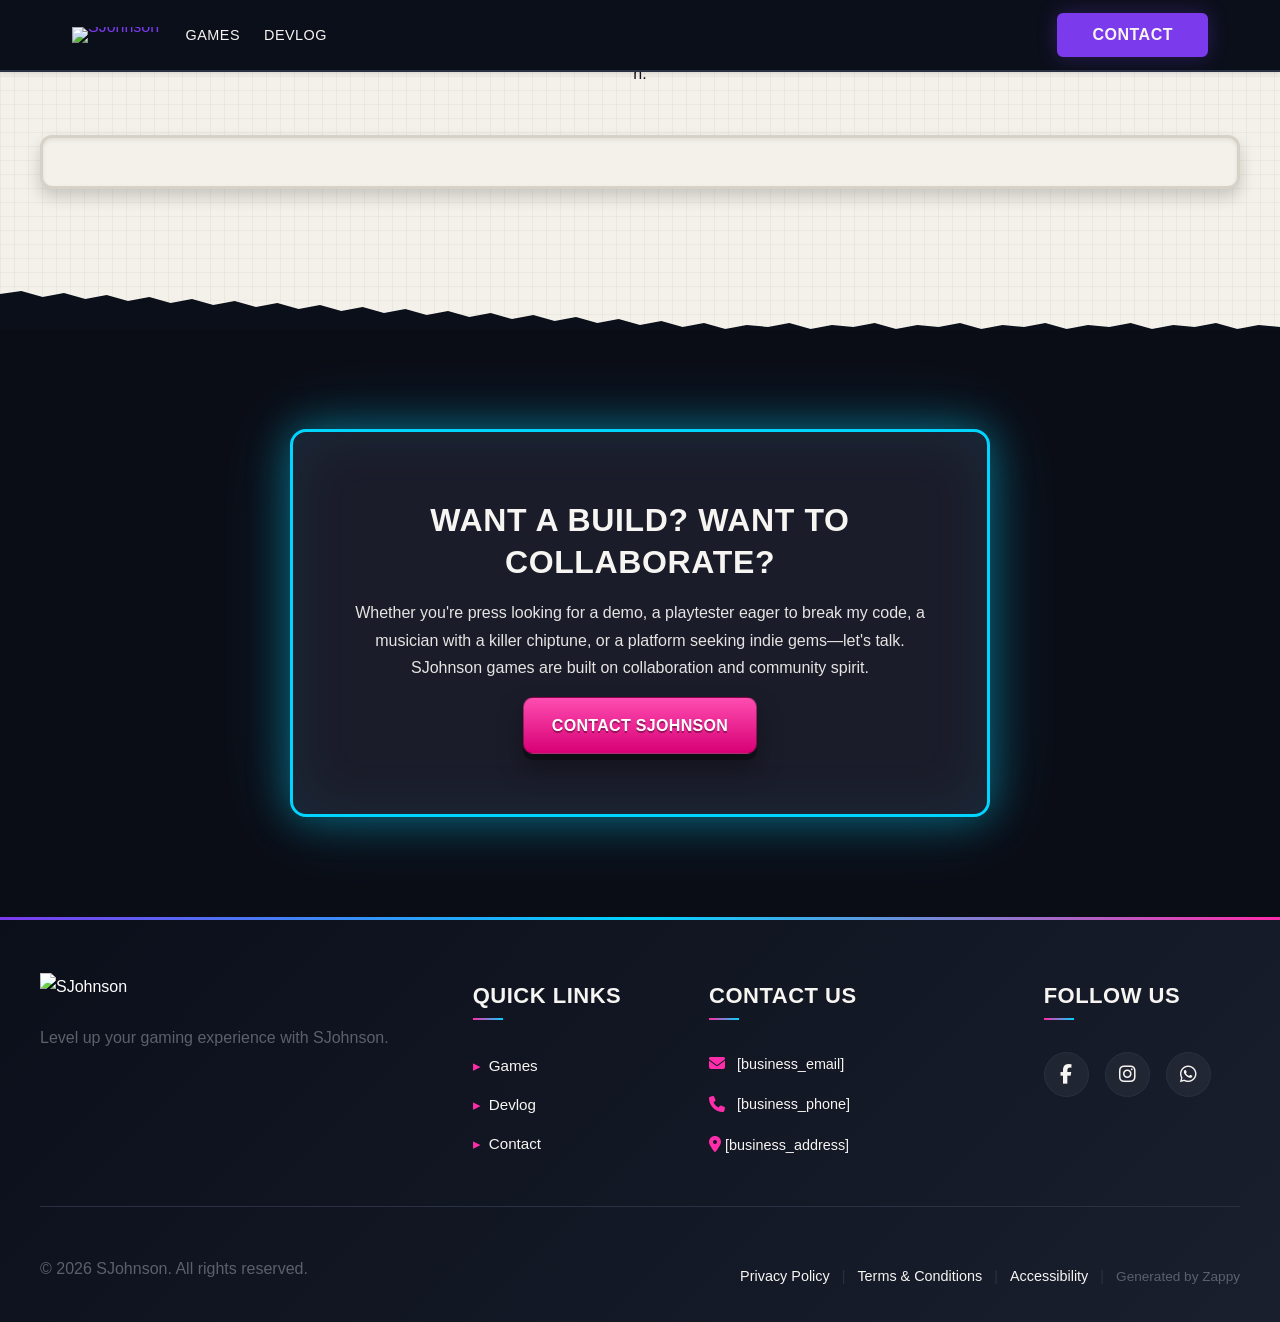
==== commit 55092ac9: "Background sync: Progressive GitHub Sync" ====
--- a/public/index.html
+++ b/public/index.html
@@ -1 +1 @@
-<!doctype html><html dir="ltr" lang="en"><head><meta charset="UTF-8"><meta content="width=device-width,initial-scale=1" name="viewport"><meta content="index, follow" name="robots"><title>Indie Video Game Developer with Retro Flair — SJohnson</title><meta content="SJohnson creates arcade-inspired indie games with early-2000s internet nostalgia. Experience bold visuals, old-school gaming culture, and chaotic fun." name="description"><meta content="video game developer, indie game developer, retro arcade games, old-school gaming, SJohnson" name="keywords"><link href="/assets/favicon.ico" rel="icon" type="image/x-icon"><link href="/assets/favicon-16x16.png" rel="icon" type="image/png" sizes="16x16"><link href="/assets/favicon-32x32.png" rel="icon" type="image/png" sizes="32x32"><link href="/assets/favicon-48x48.png" rel="icon" type="image/png" sizes="48x48"><link href="/assets/favicon-192x192.png" rel="icon" type="image/png" sizes="192x192"><link href="/assets/favicon-512x512.png" rel="icon" type="image/png" sizes="512x512"><link href="/assets/apple-touch-icon.png" rel="apple-touch-icon"><script>!function(){"use strict";var t="3dfed444-ba6f-4d1f-99e3-614d22e4a907",e="https://api.zappy5.com/api/analytics/track",a=18e5,n=2592e6,o=!0,i=!0,r=!0;var s=function(){var e="zappy_visitor_"+t,a=null;try{if(a=localStorage.getItem(e)){var o=JSON.parse(a),i=Date.now();if(i-o.created<n)return o.lastSeen=i,localStorage.setItem(e,JSON.stringify(o)),o.id}}catch(t){console.warn("Zappy Analytics: LocalStorage not available")}var r="zv_"+Date.now()+"_"+Math.random().toString(36).substr(2,9);try{localStorage.setItem(e,JSON.stringify({id:r,created:Date.now(),lastSeen:Date.now()}))}catch(t){}return r}(),c=function(){var e="zappy_session_"+t,n=null;try{if(n=sessionStorage.getItem(e)){var o=JSON.parse(n),i=Date.now();if(i-o.timestamp<a)return o.timestamp=i,sessionStorage.setItem(e,JSON.stringify(o)),o.id}}catch(t){console.warn("Zappy Analytics: SessionStorage not available")}var r="zs_"+Date.now()+"_"+Math.random().toString(36).substr(2,9);try{sessionStorage.setItem(e,JSON.stringify({id:r,timestamp:Date.now()}))}catch(t){}return r}();function l(a,n){n=n||{};var o={website_id:t,event_type:a,page_path:window.location.pathname,referrer:document.referrer||"direct",visitor_id:s,session_id:c,metadata:n};if(navigator.sendBeacon){var i=new Blob([JSON.stringify(o)],{type:"application/json"});navigator.sendBeacon(e,i)}else fetch(e,{method:"POST",headers:{"Content-Type":"application/json"},body:JSON.stringify(o),keepalive:!0}).catch(function(t){console.warn("Zappy Analytics: Failed to track event",t)})}o&&l("pageview",{title:document.title,url:window.location.href}),i&&document.addEventListener("click",function(t){var e=t.target;if("BUTTON"===e.tagName||e.closest("button")){var a="BUTTON"===e.tagName?e:e.closest("button");l("click",{element:"button",text:a.textContent.trim().substring(0,100),id:a.id||null,class:a.className||null})}else if("A"===e.tagName||e.closest("a")){var n="A"===e.tagName?e:e.closest("a");l("navigation",{element:"link",text:n.textContent.trim().substring(0,100),href:n.href,external:n.hostname!==window.location.hostname})}},!0),r&&document.addEventListener("submit",function(t){var e=t.target;l("form_submit",{form_id:e.id||null,form_name:e.name||null,form_action:e.action||null,form_method:e.method||"GET"})},!0);var d=Date.now();window.addEventListener("beforeunload",function(){l("page_unload",{time_on_page:Math.floor((Date.now()-d)/1e3),page_path:window.location.pathname})}),window.zappyAnalytics={track:l,getVisitorId:function(){return s},getSessionId:function(){return c}}}()</script><meta content="Indie Video Game Developer with Retro Flair — SJohnson" property="og:title"><meta content="SJohnson creates arcade-inspired indie games with early-2000s internet nostalgia. Experience bold visuals, old-school gaming culture, and chaotic fun." property="og:description"><meta content="website" property="og:type"><meta content="en_US" property="og:locale"><meta content="summary_large_image" name="twitter:card"><meta content="Indie Video Game Developer with Retro Flair — SJohnson" name="twitter:title"><meta content="SJohnson creates arcade-inspired indie games with early-2000s internet nostalgia. Experience bold visuals, old-school gaming culture, and chaotic fun." name="twitter:description"><link href="https://cdnjs.cloudflare.com/ajax/libs/font-awesome/6.4.0/css/all.min.css" rel="stylesheet"><link href="/assets/favicon.ico" rel="icon" type="image/x-icon"><link href="/assets/favicon-16x16.png" rel="icon" type="image/png" sizes="16x16"><link href="/assets/favicon-32x32.png" rel="icon" type="image/png" sizes="32x32"><link href="/assets/favicon-48x48.png" rel="icon" type="image/png" sizes="48x48"><link href="/assets/favicon-192x192.png" rel="icon" type="image/png" sizes="192x192"><link href="/assets/favicon-512x512.png" rel="icon" type="image/png" sizes="512x512"><link href="/assets/apple-touch-icon.png" rel="apple-touch-icon"><link href="https://cdn.jsdelivr.net/npm/vanilla-cookieconsent@3/dist/cookieconsent.css" rel="stylesheet"><script src="https://cdn.jsdelivr.net/npm/vanilla-cookieconsent@3/dist/cookieconsent.umd.js"></script><script src="https://cdn.jsdelivr.net/gh/mickidum/acc_toolbar/acctoolbar/acctoolbar.min.js"></script><style data-zappy-section-v2-css="true">.home-Hero-section{position:relative;width:100%;min-height:100vh;display:flex;align-items:flex-end;padding:0 24px 80px 24px;overflow:hidden;background-color:#0b0d16}.home-Hero-section__bg-wrapper{position:absolute;top:0;left:0;width:100%;height:100%;background-size:cover;background-position:center;background-repeat:no-repeat;z-index:0}.home-Hero-section__scrim{position:absolute;top:0;left:0;width:100%;height:100%;background:linear-gradient(180deg,rgba(11,13,22,0) 0,rgba(11,13,22,.55) 70%,rgba(11,13,22,.85) 100%);z-index:1;pointer-events:none}.home-Hero-section__scan-lines{position:absolute;top:0;left:0;width:100%;height:100%;background:repeating-linear-gradient(0deg,rgba(0,0,0,.08) 0,rgba(0,0,0,.08) 1px,transparent 1px,transparent 3px);z-index:2;pointer-events:none;opacity:.3}.home-Hero-section__content-container{position:relative;z-index:10;width:100%;max-width:1200px;margin:0 auto;display:flex;justify-content:flex-start;align-items:flex-end}.home-Hero-section__card{background:rgba(11,13,22,.92);backdrop-filter:blur(12px);-webkit-backdrop-filter:blur(12px);border:3px solid rgba(0,182,255,.35);border-radius:16px;padding:40px;max-width:580px;width:100%;box-shadow:0 0 40px rgba(0,182,255,.25),0 18px 40px rgba(0,0,0,.5),inset 0 1px 0 rgba(255,255,255,.08);position:relative;color:var(--text-light)}.home-Hero-section__card::before{content:'';position:absolute;top:-2px;left:-2px;right:-2px;bottom:-2px;background:linear-gradient(135deg,rgba(255,45,170,.4) 0,rgba(0,212,255,.4) 50%,rgba(124,58,237,.4) 100%);border-radius:16px;z-index:-1;opacity:.6;filter:blur(8px)}.home-Hero-section__status-badge{display:inline-flex;align-items:center;gap:8px;background:rgba(0,212,255,.15);border:2px solid rgba(0,212,255,.5);border-radius:999px;padding:6px 16px;margin-bottom:24px}.home-Hero-section__status-icon{color:var(--secondary);font-size:12px;animation:home-Hero-pulse 2s ease-in-out infinite}@keyframes home-Hero-pulse{0%,100%{opacity:1}50%{opacity:.4}}.home-Hero-section__status-badge h3{font-family:'Pixelify Sans','Press Start 2P',system-ui,sans-serif;font-size:14px;font-weight:900;line-height:1.2;text-transform:uppercase;color:var(--text-light);margin:0;letter-spacing:.02em}.home-Hero-section__card h1{font-family:'Pixelify Sans','Press Start 2P',system-ui,sans-serif;font-size:44px;font-weight:900;letter-spacing:.03em;line-height:1.05;text-transform:uppercase;color:#fff;text-shadow:0 4px 0 rgba(0,0,0,.55),0 10px 18px rgba(0,0,0,.35);margin:0 0 24px 0}.home-Hero-section__card p{font-family:Inter,system-ui,-apple-system,'Segoe UI',Roboto,Helvetica,Arial,sans-serif;font-size:16px;font-weight:600;line-height:1.6;color:rgba(255,255,255,.9);text-shadow:0 2px 0 rgba(0,0,0,.35);margin:0 0 32px 0}.home-Hero-section__cta-row{display:flex;gap:16px;flex-wrap:wrap}.home-Hero-section__btn{display:inline-flex;align-items:center;justify-content:center;padding:14px 24px;border-radius:10px;font-family:'Pixelify Sans','Press Start 2P',system-ui,sans-serif;font-size:14px;font-weight:800;letter-spacing:.02em;text-transform:uppercase;text-decoration:none;border:1px solid rgba(0,0,0,.35);transition:transform 160ms ease,box-shadow 160ms ease;cursor:pointer;position:relative}.home-Hero-section__btn:active{transform:translateY(4px)}.home-Hero-section__btn--primary{background:linear-gradient(180deg,#ff4db1 0,#d70075 100%);color:#fff;box-shadow:0 6px 0 rgba(0,0,0,.35),0 14px 26px rgba(0,0,0,.35);text-shadow:0 2px 0 rgba(0,0,0,.35)}.home-Hero-section__btn--primary:hover{transform:translateY(-2px);box-shadow:0 8px 0 rgba(0,0,0,.35),0 18px 32px rgba(0,0,0,.4)}.home-Hero-section__btn--primary:active{box-shadow:0 2px 0 rgba(0,0,0,.35),0 8px 16px rgba(0,0,0,.3)}.home-Hero-section__btn--secondary{background:linear-gradient(180deg,#25ccff 0,#0079d6 100%);color:#fff;box-shadow:0 6px 0 rgba(0,0,0,.35),0 14px 26px rgba(0,0,0,.35);text-shadow:0 2px 0 rgba(0,0,0,.35)}.home-Hero-section__btn--secondary:hover{transform:translateY(-2px);box-shadow:0 8px 0 rgba(0,0,0,.35),0 18px 32px rgba(0,0,0,.4)}.home-Hero-section__btn--secondary:active{box-shadow:0 2px 0 rgba(0,0,0,.35),0 8px 16px rgba(0,0,0,.3)}@media (max-width:768px){.home-Hero-section{padding:100px 16px 60px 16px;align-items:center;min-height:100vh}.home-Hero-section__content-container{justify-content:center}.home-Hero-section__card{padding:32px 24px;max-width:100%}.home-Hero-section__card h1{font-size:32px;line-height:1.1;margin-bottom:20px}.home-Hero-section__card p{font-size:15px;margin-bottom:28px}.home-Hero-section__status-badge{margin-bottom:20px}.home-Hero-section__status-badge h3{font-size:11px}.home-Hero-section__cta-row{flex-direction:column;gap:12px}.home-Hero-section__btn{width:100%;padding:16px 20px;font-size:13px}}</style><link href="/styles.css" rel="stylesheet"><style id="zappy-dropdown-submenu-styles">#navMenu li:has(.sub-menu),.nav-menu li:has(.sub-menu),.navbar li:has(.sub-menu),nav li:has(.sub-menu){position:relative}#navMenu .sub-menu,.nav-menu .sub-menu,.navbar .sub-menu,nav .sub-menu{display:block!important;position:absolute!important;top:100%;left:0;min-width:220px;background:#fff;border-radius:8px;box-shadow:0 8px 25px rgba(0,0,0,.15);padding:8px 0;opacity:0;visibility:hidden;transform:translateY(10px);transition:all .3s ease;z-index:1000;list-style:none;pointer-events:none}#navMenu li:hover>.sub-menu,.nav-menu li:hover>.sub-menu,.navbar li:hover>.sub-menu,nav li:hover>.sub-menu{opacity:1!important;visibility:visible!important;transform:translateY(0)!important;pointer-events:auto!important}.sub-menu li{list-style:none;margin:0;padding:0}.sub-menu a{display:block!important;padding:10px 16px!important;color:#333!important;font-weight:500;text-decoration:none;white-space:nowrap;transition:background-color .2s}.sub-menu a:hover{background-color:#f5f5f5}[dir=rtl] .nav-menu .sub-menu,[dir=rtl] .navbar .sub-menu,[dir=rtl] nav .sub-menu,html[lang=ar] .nav-menu .sub-menu,html[lang=ar] .navbar .sub-menu,html[lang=ar] nav .sub-menu,html[lang=he] .nav-menu .sub-menu,html[lang=he] .navbar .sub-menu,html[lang=he] nav .sub-menu{left:auto!important;right:0!important}.sub-menu:empty,.sub-menu:not(:has(li)),.sub-menu:not(:has(li:not(.zappy-hidden-menu-item))){display:none!important;opacity:0!important;visibility:hidden!important;pointer-events:none!important}li:has(.menu-group-title):hover>.sub-menu{opacity:1!important;visibility:visible!important;transform:translateY(0)!important;pointer-events:auto!important}#navMenu>li>.menu-group-title,.nav-menu>li>.menu-group-title{display:inline-block;padding:.5rem 1rem;cursor:default;user-select:none}@media (max-width:768px){#navMenu .sub-menu,.nav-menu .sub-menu,.navbar .sub-menu,nav .sub-menu{position:static!important;transform:none!important;box-shadow:none!important;background:0 0!important;max-height:0;overflow:hidden;opacity:0;visibility:hidden;transition:max-height .3s ease,opacity .3s ease;padding:0!important;border-radius:0!important}.sub-menu.mobile-expanded{max-height:500px!important;opacity:1!important;visibility:visible!important;padding:8px 0 8px 16px!important}[dir=rtl] .sub-menu.mobile-expanded,html[lang=he] .sub-menu.mobile-expanded{padding:8px 16px 8px 0!important}#navMenu li:hover>.sub-menu,.nav-menu li:hover>.sub-menu,.navbar li:hover>.sub-menu,nav li:hover>.sub-menu{opacity:0;visibility:hidden;pointer-events:none}#navMenu li>.sub-menu.mobile-expanded,.nav-menu li>.sub-menu.mobile-expanded,.navbar li>.sub-menu.mobile-expanded,nav li>.sub-menu.mobile-expanded{opacity:1!important;visibility:visible!important;pointer-events:auto!important}#navMenu li:has(.sub-menu),.nav-menu li:has(.sub-menu),.navbar li:has(.sub-menu),nav li:has(.sub-menu){display:flex!important;flex-wrap:wrap!important;align-items:center!important;position:relative!important;min-height:44px!important}#navMenu li:has(.sub-menu)>a,.nav-menu li:has(.sub-menu)>a,.navbar li:has(.sub-menu)>a,nav li:has(.sub-menu)>a{flex:1!important;min-width:0!important}#navMenu li:has(.sub-menu)>.menu-group-title,.nav-menu li:has(.sub-menu)>.menu-group-title,.navbar li:has(.sub-menu)>.menu-group-title,nav li:has(.sub-menu)>.menu-group-title{flex:1!important;min-width:0!important;padding:0!important;line-height:inherit!important}#navMenu li:has(.sub-menu)>.sub-menu,.nav-menu li:has(.sub-menu)>.sub-menu,.navbar li:has(.sub-menu)>.sub-menu,nav li:has(.sub-menu)>.sub-menu{flex-basis:100%!important;width:100%!important}#navMenu li:has(.sub-menu)>a [class*=arrow],#navMenu li:has(.sub-menu)>a [class*=chevron],.nav-menu li:has(.sub-menu)>a .fa-angle-down,.nav-menu li:has(.sub-menu)>a .fa-chevron-down,.nav-menu li:has(.sub-menu)>a [class*=arrow],.nav-menu li:has(.sub-menu)>a [class*=chevron],nav li:has(.sub-menu)>a [class*=arrow],nav li:has(.sub-menu)>a [class*=chevron]{display:none!important;visibility:hidden!important}.mobile-submenu-toggle{display:flex!important;align-items:center!important;justify-content:center!important;width:44px!important;height:auto!important;background:0 0!important;border:none!important;cursor:pointer!important;color:var(--text-dark)!important;position:static!important;flex-shrink:0!important;align-self:stretch!important;z-index:2!important;padding:0!important;margin:0!important}.mobile-submenu-toggle::after{content:''!important;width:0!important;height:0!important;border-left:6px solid transparent!important;border-right:6px solid transparent!important;border-top:7px solid currentColor!important;transition:transform .3s ease!important}.mobile-submenu-toggle.expanded::after{transform:rotate(180deg)!important}.sub-menu a{padding:10px 0!important;display:block!important;color:var(--text-dark)!important}.navbar .sub-menu li a,.zappy-products-dropdown .sub-menu a,nav.navbar .sub-menu li a{color:var(--text-dark)!important}}@media (min-width:769px){.mobile-submenu-toggle{display:none!important}}</style><style id="zappy-widget-visibility">#mic-access-tool-box,#mic-access-tool-general-button,#mic-init-access-tool #mic-access-tool-box,#mic-init-access-tool #mic-access-tool-general-button,#mic-init-access-tool .mic-access-tool-general-button,._access-icon,._access-menu,.mic-access-tool-box,.mic-access-tool-general-button,div[id*=mic-access-tool-box]{display:none!important;visibility:hidden!important;opacity:0!important;pointer-events:none!important}</style></head><body><nav class="navbar"><button aria-label="Menu" class="mobile-toggle" id="mobileToggle"><svg viewBox="0 0 24 24" fill="none" height="24" width="24" class="hamburger-icon"><path d="M3 12h18M3 6h18M3 18h18" stroke="currentColor" stroke-linecap="round" stroke-width="2"></path></svg><svg viewBox="0 0 24 24" fill="none" height="24" width="24" class="close-icon" style="display:none"><path d="M18 6L6 18M6 6l12 12" stroke="currentColor" stroke-linecap="round" stroke-width="2"></path></svg></button><button aria-label="Call" class="phone-header-btn"><svg viewBox="0 0 24 24" fill="currentColor" height="20" width="20"><path d="M22 16.92v3a2 2 0 0 1-2.18 2 19.79 19.79 0 0 1-8.63-3.07 19.5 19.5 0 0 1-6-6 19.79 19.79 0 0 1-3.07-8.67A2 2 0 0 1 4.11 2h3a2 2 0 0 1 2 1.72 12.84 12.84 0 0 0 .7 2.81 2 2 0 0 1-.45 2.11L8.09 9.91a16 16 0 0 0 6 6l1.27-1.27a2 2 0 0 1 2.11-.45 12.84 12.84 0 0 0 2.81.7A2 2 0 0 1 22 16.92z"></path></svg></button><div class="nav-container"><div class="nav-brand"><a href="/" class="logo-link"><img alt="SJohnson" class="logo" src="/assets/sjohnson-gaming-logo.webp"></a></div><ul class="nav-menu" id="navMenu"><li><a href="/games">Games</a></li><li><a href="/devlog">Devlog</a></li></ul><div class="nav-cta-container"><a href="/contact" class="nav-cta-btn">Contact</a></div></div></nav><main><section class="home-testimonials-section" data-layout-spec="Home-testimonials" id="zappy-section-1"><div class="testimonials-container"><div class="testimonials-intro"><h2>Players feel the nostalgia</h2><p>Our playtesters, streamers, and game jam judges have spoken—SJohnson games capture that authentic early-2000s indie spirit while delivering modern polish and fun.</p></div><div class="testimonial-card"></div></div><div class="testimonials-divider-wrapper"><svg viewBox="0 0 1200 80" aria-hidden="true" preserveAspectRatio="none" xmlns="http://www.w3.org/2000/svg"><path d="M0,80 L0,45 L20,42 L40,48 L60,44 L80,50 L100,46 L120,52 L140,48 L160,54 L180,50 L200,56 L220,52 L240,58 L260,54 L280,60 L300,56 L320,62 L340,58 L360,64 L380,60 L400,66 L420,62 L440,68 L460,64 L480,70 L500,66 L520,72 L540,68 L560,74 L580,70 L600,76 L620,72 L640,78 L660,74 L680,80 L700,76 L720,78 L740,74 L760,80 L780,76 L800,78 L820,74 L840,80 L860,76 L880,78 L900,74 L920,80 L940,76 L960,78 L980,74 L1000,80 L1020,76 L1040,78 L1060,74 L1080,80 L1100,76 L1120,78 L1140,74 L1160,80 L1180,76 L1200,78 L1200,80 Z" fill="var(--bg-dark)"></path></svg></div></section><section class="home-cta-section" data-layout-spec="Home-cta"><div class="home-cta-container"><div class="home-cta-panel"><h2>Want a build? Want to collaborate?</h2><p>Whether you're press looking for a demo, a playtester eager to break my code, a musician with a killer chiptune, or a platform seeking indie gems—let's talk. SJohnson games are built on collaboration and community spirit.</p><a href="/contact" class="btn-primary">Contact SJohnson</a></div></div></section></main><footer class="site-footer"><div class="footer-container"><div class="footer-top"><div class="footer-column footer-about"><img alt="SJohnson" class="logo" src="/assets/sjohnson-gaming-logo.webp"><p class="footer-tagline">Level up your gaming experience with SJohnson.</p></div><div class="footer-column footer-links"><h3 class="footer-heading">Quick Links</h3><ul class="footer-nav"><li><a href="/games">Games</a></li><li><a href="/devlog">Devlog</a></li><li><a href="/contact">Contact</a></li></ul></div><div class="footer-column footer-contact"><h3 class="footer-heading">Contact Us</h3><ul class="footer-contact-list"><li><i class="fas fa-envelope"></i><a href="mailto:[business_email]">[business_email]</a></li><li><i class="fas fa-phone"></i><a href="tel:[business_phone]">[business_phone]</a></li><li><a href="/"><i class="fas fa-map-marker-alt"></i><span>[business_address]</span></a></li></ul></div><div class="footer-column footer-social"><h3 class="footer-heading">Follow Us</h3><div class="social-links"><a href="[facebook_handle]" aria-label="Facebook"><i class="fab fa-facebook-f"></i></a><a href="[instagram_handle]" aria-label="Instagram"><i class="fab fa-instagram"></i></a><a href="[whatsapp_handle]" aria-label="WhatsApp"><i class="fab fa-whatsapp"></i></a></div></div></div><div class="footer-bottom"><div class="footer-copyright"><p>© 2026 SJohnson. All rights reserved.</p></div><div class="footer-legal"><a href="/privacy">Privacy Policy</a><span class="separator">|</span><a href="/terms">Terms &amp; Conditions</a><span class="separator">|</span><a href="/accessibility">Accessibility</a><span class="separator">|</span><a href="https://zappy5.com" class="zappy-attribution" target="_blank">Generated by Zappy</a></div></div></div></footer><a href="https://wa.me/[whatsapp_handle]" class="whatsapp-float" aria-label="WhatsApp"><i class="fab fa-whatsapp"></i></a><div data-integration="accessibility:toolbar"></div><script src="/script.js"></script><script id="zappy-mobile-submenu-script">!function(){function e(){if(window.innerWidth>768)return document.querySelectorAll(".mobile-submenu-toggle").forEach(function(e){e.remove()}),void document.querySelectorAll(".sub-menu.mobile-expanded").forEach(function(e){e.classList.remove("mobile-expanded")});document.querySelectorAll(".nav-menu li:has(.sub-menu), nav li:has(.sub-menu), .navbar li:has(.sub-menu), #navMenu li:has(.sub-menu)").forEach(function(e){if(!e.querySelector(".mobile-submenu-toggle")){var t=e.querySelector(".sub-menu"),n=e.querySelector(":scope > a");if(t&&n){var o=document.createElement("button");o.className="mobile-submenu-toggle",o.setAttribute("aria-label","Toggle submenu"),o.setAttribute("type","button"),n.insertAdjacentElement("afterend",o),o.addEventListener("click",function(e){e.preventDefault(),e.stopPropagation(),document.querySelectorAll(".sub-menu.mobile-expanded").forEach(function(e){if(e!==t){e.classList.remove("mobile-expanded");var n=e.parentElement.querySelector(".mobile-submenu-toggle");n&&n.classList.remove("expanded")}}),t.classList.toggle("mobile-expanded"),o.classList.toggle("expanded")})}}})}var t;"loading"===document.readyState?document.addEventListener("DOMContentLoaded",e):e(),window.addEventListener("resize",function(){clearTimeout(t),t=setTimeout(e,250)});var n=new MutationObserver(function(t){t.forEach(function(t){if("attributes"===t.type){var n=t.target;n.classList&&(n.classList.contains("active")||n.classList.contains("open"))&&setTimeout(e,100)}})});setTimeout(function(){document.querySelectorAll(".mobile-menu, .nav-menu, #navMenu, nav").forEach(function(e){n.observe(e,{attributes:!0,attributeFilter:["class","style"]})})},500)}()</script></body></html>+<!doctype html><html dir="ltr" lang="en"><head><meta charset="UTF-8"><meta content="width=device-width,initial-scale=1" name="viewport"><meta content="index, follow" name="robots"><title>Indie Video Game Developer with Retro Flair — SJohnson</title><meta content="SJohnson creates arcade-inspired indie games with early-2000s internet nostalgia. Experience bold visuals, old-school gaming culture, and chaotic fun." name="description"><meta content="video game developer, indie game developer, retro arcade games, old-school gaming, SJohnson" name="keywords"><link href="/assets/favicon.ico" rel="icon" type="image/x-icon"><link href="/assets/favicon-16x16.png" rel="icon" type="image/png" sizes="16x16"><link href="/assets/favicon-32x32.png" rel="icon" type="image/png" sizes="32x32"><link href="/assets/favicon-48x48.png" rel="icon" type="image/png" sizes="48x48"><link href="/assets/favicon-192x192.png" rel="icon" type="image/png" sizes="192x192"><link href="/assets/favicon-512x512.png" rel="icon" type="image/png" sizes="512x512"><link href="/assets/apple-touch-icon.png" rel="apple-touch-icon"><script>!function(){"use strict";var t="3dfed444-ba6f-4d1f-99e3-614d22e4a907",e="https://api.zappy5.com/api/analytics/track",a=18e5,n=2592e6,o=!0,i=!0,r=!0;var s=function(){var e="zappy_visitor_"+t,a=null;try{if(a=localStorage.getItem(e)){var o=JSON.parse(a),i=Date.now();if(i-o.created<n)return o.lastSeen=i,localStorage.setItem(e,JSON.stringify(o)),o.id}}catch(t){console.warn("Zappy Analytics: LocalStorage not available")}var r="zv_"+Date.now()+"_"+Math.random().toString(36).substr(2,9);try{localStorage.setItem(e,JSON.stringify({id:r,created:Date.now(),lastSeen:Date.now()}))}catch(t){}return r}(),c=function(){var e="zappy_session_"+t,n=null;try{if(n=sessionStorage.getItem(e)){var o=JSON.parse(n),i=Date.now();if(i-o.timestamp<a)return o.timestamp=i,sessionStorage.setItem(e,JSON.stringify(o)),o.id}}catch(t){console.warn("Zappy Analytics: SessionStorage not available")}var r="zs_"+Date.now()+"_"+Math.random().toString(36).substr(2,9);try{sessionStorage.setItem(e,JSON.stringify({id:r,timestamp:Date.now()}))}catch(t){}return r}();function l(a,n){n=n||{};var o={website_id:t,event_type:a,page_path:window.location.pathname,referrer:document.referrer||"direct",visitor_id:s,session_id:c,metadata:n};if(navigator.sendBeacon){var i=new Blob([JSON.stringify(o)],{type:"application/json"});navigator.sendBeacon(e,i)}else fetch(e,{method:"POST",headers:{"Content-Type":"application/json"},body:JSON.stringify(o),keepalive:!0}).catch(function(t){console.warn("Zappy Analytics: Failed to track event",t)})}o&&l("pageview",{title:document.title,url:window.location.href}),i&&document.addEventListener("click",function(t){var e=t.target;if("BUTTON"===e.tagName||e.closest("button")){var a="BUTTON"===e.tagName?e:e.closest("button");l("click",{element:"button",text:a.textContent.trim().substring(0,100),id:a.id||null,class:a.className||null})}else if("A"===e.tagName||e.closest("a")){var n="A"===e.tagName?e:e.closest("a");l("navigation",{element:"link",text:n.textContent.trim().substring(0,100),href:n.href,external:n.hostname!==window.location.hostname})}},!0),r&&document.addEventListener("submit",function(t){var e=t.target;l("form_submit",{form_id:e.id||null,form_name:e.name||null,form_action:e.action||null,form_method:e.method||"GET"})},!0);var d=Date.now();window.addEventListener("beforeunload",function(){l("page_unload",{time_on_page:Math.floor((Date.now()-d)/1e3),page_path:window.location.pathname})}),window.zappyAnalytics={track:l,getVisitorId:function(){return s},getSessionId:function(){return c}}}()</script><meta content="Indie Video Game Developer with Retro Flair — SJohnson" property="og:title"><meta content="SJohnson creates arcade-inspired indie games with early-2000s internet nostalgia. Experience bold visuals, old-school gaming culture, and chaotic fun." property="og:description"><meta content="website" property="og:type"><meta content="en_US" property="og:locale"><meta content="summary_large_image" name="twitter:card"><meta content="Indie Video Game Developer with Retro Flair — SJohnson" name="twitter:title"><meta content="SJohnson creates arcade-inspired indie games with early-2000s internet nostalgia. Experience bold visuals, old-school gaming culture, and chaotic fun." name="twitter:description"><link href="https://cdnjs.cloudflare.com/ajax/libs/font-awesome/6.4.0/css/all.min.css" rel="stylesheet"><link href="/assets/favicon.ico" rel="icon" type="image/x-icon"><link href="/assets/favicon-16x16.png" rel="icon" type="image/png" sizes="16x16"><link href="/assets/favicon-32x32.png" rel="icon" type="image/png" sizes="32x32"><link href="/assets/favicon-48x48.png" rel="icon" type="image/png" sizes="48x48"><link href="/assets/favicon-192x192.png" rel="icon" type="image/png" sizes="192x192"><link href="/assets/favicon-512x512.png" rel="icon" type="image/png" sizes="512x512"><link href="/assets/apple-touch-icon.png" rel="apple-touch-icon"><link href="https://cdn.jsdelivr.net/npm/vanilla-cookieconsent@3/dist/cookieconsent.css" rel="stylesheet"><script src="https://cdn.jsdelivr.net/npm/vanilla-cookieconsent@3/dist/cookieconsent.umd.js"></script><script src="https://cdn.jsdelivr.net/gh/mickidum/acc_toolbar/acctoolbar/acctoolbar.min.js"></script><style data-zappy-section-v2-css="true">.home-Hero-section{position:relative;width:100%;min-height:100vh;display:flex;align-items:flex-end;padding:0 24px 80px 24px;overflow:hidden;background-color:#0b0d16}.home-Hero-section__bg-wrapper{position:absolute;top:0;left:0;width:100%;height:100%;background-size:cover;background-position:center;background-repeat:no-repeat;z-index:0}.home-Hero-section__scrim{position:absolute;top:0;left:0;width:100%;height:100%;background:linear-gradient(180deg,rgba(11,13,22,0) 0,rgba(11,13,22,.55) 70%,rgba(11,13,22,.85) 100%);z-index:1;pointer-events:none}.home-Hero-section__scan-lines{position:absolute;top:0;left:0;width:100%;height:100%;background:repeating-linear-gradient(0deg,rgba(0,0,0,.08) 0,rgba(0,0,0,.08) 1px,transparent 1px,transparent 3px);z-index:2;pointer-events:none;opacity:.3}.home-Hero-section__content-container{position:relative;z-index:10;width:100%;max-width:1200px;margin:0 auto;display:flex;justify-content:flex-start;align-items:flex-end}.home-Hero-section__card{background:rgba(11,13,22,.92);backdrop-filter:blur(12px);-webkit-backdrop-filter:blur(12px);border:3px solid rgba(0,182,255,.35);border-radius:16px;padding:40px;max-width:580px;width:100%;box-shadow:0 0 40px rgba(0,182,255,.25),0 18px 40px rgba(0,0,0,.5),inset 0 1px 0 rgba(255,255,255,.08);position:relative;color:var(--text-light)}.home-Hero-section__card::before{content:'';position:absolute;top:-2px;left:-2px;right:-2px;bottom:-2px;background:linear-gradient(135deg,rgba(255,45,170,.4) 0,rgba(0,212,255,.4) 50%,rgba(124,58,237,.4) 100%);border-radius:16px;z-index:-1;opacity:.6;filter:blur(8px)}.home-Hero-section__status-badge{display:inline-flex;align-items:center;gap:8px;background:rgba(0,212,255,.15);border:2px solid rgba(0,212,255,.5);border-radius:999px;padding:6px 16px;margin-bottom:24px}.home-Hero-section__status-icon{color:var(--secondary);font-size:12px;animation:home-Hero-pulse 2s ease-in-out infinite}@keyframes home-Hero-pulse{0%,100%{opacity:1}50%{opacity:.4}}.home-Hero-section__status-badge h3{font-family:'Pixelify Sans','Press Start 2P',system-ui,sans-serif;font-size:14px;font-weight:900;line-height:1.2;text-transform:uppercase;color:var(--text-light);margin:0;letter-spacing:.02em}.home-Hero-section__card h1{font-family:'Pixelify Sans','Press Start 2P',system-ui,sans-serif;font-size:44px;font-weight:900;letter-spacing:.03em;line-height:1.05;text-transform:uppercase;color:#fff;text-shadow:0 4px 0 rgba(0,0,0,.55),0 10px 18px rgba(0,0,0,.35);margin:0 0 24px 0}.home-Hero-section__card p{font-family:Inter,system-ui,-apple-system,'Segoe UI',Roboto,Helvetica,Arial,sans-serif;font-size:16px;font-weight:600;line-height:1.6;color:rgba(255,255,255,.9);text-shadow:0 2px 0 rgba(0,0,0,.35);margin:0 0 32px 0}.home-Hero-section__cta-row{display:flex;gap:16px;flex-wrap:wrap}.home-Hero-section__btn{display:inline-flex;align-items:center;justify-content:center;padding:14px 24px;border-radius:10px;font-family:'Pixelify Sans','Press Start 2P',system-ui,sans-serif;font-size:14px;font-weight:800;letter-spacing:.02em;text-transform:uppercase;text-decoration:none;border:1px solid rgba(0,0,0,.35);transition:transform 160ms ease,box-shadow 160ms ease;cursor:pointer;position:relative}.home-Hero-section__btn:active{transform:translateY(4px)}.home-Hero-section__btn--primary{background:linear-gradient(180deg,#ff4db1 0,#d70075 100%);color:#fff;box-shadow:0 6px 0 rgba(0,0,0,.35),0 14px 26px rgba(0,0,0,.35);text-shadow:0 2px 0 rgba(0,0,0,.35)}.home-Hero-section__btn--primary:hover{transform:translateY(-2px);box-shadow:0 8px 0 rgba(0,0,0,.35),0 18px 32px rgba(0,0,0,.4)}.home-Hero-section__btn--primary:active{box-shadow:0 2px 0 rgba(0,0,0,.35),0 8px 16px rgba(0,0,0,.3)}.home-Hero-section__btn--secondary{background:linear-gradient(180deg,#25ccff 0,#0079d6 100%);color:#fff;box-shadow:0 6px 0 rgba(0,0,0,.35),0 14px 26px rgba(0,0,0,.35);text-shadow:0 2px 0 rgba(0,0,0,.35)}.home-Hero-section__btn--secondary:hover{transform:translateY(-2px);box-shadow:0 8px 0 rgba(0,0,0,.35),0 18px 32px rgba(0,0,0,.4)}.home-Hero-section__btn--secondary:active{box-shadow:0 2px 0 rgba(0,0,0,.35),0 8px 16px rgba(0,0,0,.3)}@media (max-width:768px){.home-Hero-section{padding:100px 16px 60px 16px;align-items:center;min-height:100vh}.home-Hero-section__content-container{justify-content:center}.home-Hero-section__card{padding:32px 24px;max-width:100%}.home-Hero-section__card h1{font-size:32px;line-height:1.1;margin-bottom:20px}.home-Hero-section__card p{font-size:15px;margin-bottom:28px}.home-Hero-section__status-badge{margin-bottom:20px}.home-Hero-section__status-badge h3{font-size:11px}.home-Hero-section__cta-row{flex-direction:column;gap:12px}.home-Hero-section__btn{width:100%;padding:16px 20px;font-size:13px}}</style><link href="/styles.css" rel="stylesheet"><style id="zappy-dropdown-submenu-styles">#navMenu li:has(.sub-menu),.nav-menu li:has(.sub-menu),.navbar li:has(.sub-menu),nav li:has(.sub-menu){position:relative}#navMenu .sub-menu,.nav-menu .sub-menu,.navbar .sub-menu,nav .sub-menu{display:block!important;position:absolute!important;top:100%;left:0;min-width:220px;background:#fff;border-radius:8px;box-shadow:0 8px 25px rgba(0,0,0,.15);padding:8px 0;opacity:0;visibility:hidden;transform:translateY(10px);transition:all .3s ease;z-index:1000;list-style:none;pointer-events:none}#navMenu li:hover>.sub-menu,.nav-menu li:hover>.sub-menu,.navbar li:hover>.sub-menu,nav li:hover>.sub-menu{opacity:1!important;visibility:visible!important;transform:translateY(0)!important;pointer-events:auto!important}.sub-menu li{list-style:none;margin:0;padding:0}.sub-menu a{display:block!important;padding:10px 16px!important;color:#333!important;font-weight:500;text-decoration:none;white-space:nowrap;transition:background-color .2s}.sub-menu a:hover{background-color:#f5f5f5}[dir=rtl] .nav-menu .sub-menu,[dir=rtl] .navbar .sub-menu,[dir=rtl] nav .sub-menu,html[lang=ar] .nav-menu .sub-menu,html[lang=ar] .navbar .sub-menu,html[lang=ar] nav .sub-menu,html[lang=he] .nav-menu .sub-menu,html[lang=he] .navbar .sub-menu,html[lang=he] nav .sub-menu{left:auto!important;right:0!important}.sub-menu:empty,.sub-menu:not(:has(li)),.sub-menu:not(:has(li:not(.zappy-hidden-menu-item))){display:none!important;opacity:0!important;visibility:hidden!important;pointer-events:none!important}li:has(.menu-group-title):hover>.sub-menu{opacity:1!important;visibility:visible!important;transform:translateY(0)!important;pointer-events:auto!important}#navMenu>li>.menu-group-title,.nav-menu>li>.menu-group-title{display:inline-block;padding:.5rem 1rem;cursor:default;user-select:none}@media (max-width:768px){#navMenu .sub-menu,.nav-menu .sub-menu,.navbar .sub-menu,nav .sub-menu{position:static!important;transform:none!important;box-shadow:none!important;background:0 0!important;max-height:0;overflow:hidden;opacity:0;visibility:hidden;transition:max-height .3s ease,opacity .3s ease;padding:0!important;border-radius:0!important}.sub-menu.mobile-expanded{max-height:500px!important;opacity:1!important;visibility:visible!important;padding:8px 0 8px 16px!important}[dir=rtl] .sub-menu.mobile-expanded,html[lang=he] .sub-menu.mobile-expanded{padding:8px 16px 8px 0!important}#navMenu li:hover>.sub-menu,.nav-menu li:hover>.sub-menu,.navbar li:hover>.sub-menu,nav li:hover>.sub-menu{opacity:0;visibility:hidden;pointer-events:none}#navMenu li>.sub-menu.mobile-expanded,.nav-menu li>.sub-menu.mobile-expanded,.navbar li>.sub-menu.mobile-expanded,nav li>.sub-menu.mobile-expanded{opacity:1!important;visibility:visible!important;pointer-events:auto!important}#navMenu li:has(.sub-menu),.nav-menu li:has(.sub-menu),.navbar li:has(.sub-menu),nav li:has(.sub-menu){display:flex!important;flex-wrap:wrap!important;align-items:center!important;position:relative!important;min-height:44px!important}#navMenu li:has(.sub-menu)>a,.nav-menu li:has(.sub-menu)>a,.navbar li:has(.sub-menu)>a,nav li:has(.sub-menu)>a{flex:1!important;min-width:0!important}#navMenu li:has(.sub-menu)>.menu-group-title,.nav-menu li:has(.sub-menu)>.menu-group-title,.navbar li:has(.sub-menu)>.menu-group-title,nav li:has(.sub-menu)>.menu-group-title{flex:1!important;min-width:0!important;padding:0!important;line-height:inherit!important}#navMenu li:has(.sub-menu)>.sub-menu,.nav-menu li:has(.sub-menu)>.sub-menu,.navbar li:has(.sub-menu)>.sub-menu,nav li:has(.sub-menu)>.sub-menu{flex-basis:100%!important;width:100%!important}#navMenu li:has(.sub-menu)>a [class*=arrow],#navMenu li:has(.sub-menu)>a [class*=chevron],.nav-menu li:has(.sub-menu)>a .fa-angle-down,.nav-menu li:has(.sub-menu)>a .fa-chevron-down,.nav-menu li:has(.sub-menu)>a [class*=arrow],.nav-menu li:has(.sub-menu)>a [class*=chevron],nav li:has(.sub-menu)>a [class*=arrow],nav li:has(.sub-menu)>a [class*=chevron]{display:none!important;visibility:hidden!important}.mobile-submenu-toggle{display:flex!important;align-items:center!important;justify-content:center!important;width:44px!important;height:auto!important;background:0 0!important;border:none!important;cursor:pointer!important;color:var(--text-dark)!important;position:static!important;flex-shrink:0!important;align-self:stretch!important;z-index:2!important;padding:0!important;margin:0!important}.mobile-submenu-toggle::after{content:''!important;width:0!important;height:0!important;border-left:6px solid transparent!important;border-right:6px solid transparent!important;border-top:7px solid currentColor!important;transition:transform .3s ease!important}.mobile-submenu-toggle.expanded::after{transform:rotate(180deg)!important}.sub-menu a{padding:10px 0!important;display:block!important;color:var(--text-dark)!important}.navbar .sub-menu li a,.zappy-products-dropdown .sub-menu a,nav.navbar .sub-menu li a{color:var(--text-dark)!important}}@media (min-width:769px){.mobile-submenu-toggle{display:none!important}}</style><style id="zappy-widget-visibility">#mic-access-tool-box,#mic-access-tool-general-button,#mic-init-access-tool #mic-access-tool-box,#mic-init-access-tool #mic-access-tool-general-button,#mic-init-access-tool .mic-access-tool-general-button,._access-icon,._access-menu,.mic-access-tool-box,.mic-access-tool-general-button,div[id*=mic-access-tool-box]{display:none!important;visibility:hidden!important;opacity:0!important;pointer-events:none!important}</style></head><body><nav class="navbar"><button aria-label="Menu" class="mobile-toggle" id="mobileToggle"><svg viewbox="0 0 24 24" fill="none" height="24" width="24" class="hamburger-icon"><path d="M3 12h18M3 6h18M3 18h18" stroke="currentColor" stroke-linecap="round" stroke-width="2"></path></svg><svg viewbox="0 0 24 24" fill="none" height="24" width="24" class="close-icon" style="display:none"><path d="M18 6L6 18M6 6l12 12" stroke="currentColor" stroke-linecap="round" stroke-width="2"></path></svg></button><button aria-label="Call" class="phone-header-btn"><svg viewbox="0 0 24 24" fill="currentColor" height="20" width="20"><path d="M22 16.92v3a2 2 0 0 1-2.18 2 19.79 19.79 0 0 1-8.63-3.07 19.5 19.5 0 0 1-6-6 19.79 19.79 0 0 1-3.07-8.67A2 2 0 0 1 4.11 2h3a2 2 0 0 1 2 1.72 12.84 12.84 0 0 0 .7 2.81 2 2 0 0 1-.45 2.11L8.09 9.91a16 16 0 0 0 6 6l1.27-1.27a2 2 0 0 1 2.11-.45 12.84 12.84 0 0 0 2.81.7A2 2 0 0 1 22 16.92z"></path></svg></button><div class="nav-container"><div class="nav-brand"><a href="/" class="logo-link"><img alt="SJohnson" class="logo" src="/assets/sjohnson-gaming-logo.webp"></a></div><ul class="nav-menu" id="navMenu"><li><a href="/games">Games</a></li><li><a href="/devlog">Devlog</a></li></ul><div class="nav-cta-container"><a href="/contact" class="nav-cta-btn">Contact</a></div></div></nav><main><section class="home-testimonials-section" data-layout-spec="Home-testimonials" data-zappy-bg-color="#0B0F1A" data-zappy-bg-image="" data-zappy-bg-overlay-color="#000000" data-zappy-bg-overlay-opacity="37" data-zappy-bg-type="color" data-zappy-bg-video-type="" data-zappy-bg-video-url="" id="zappy-section-1" style="position:relative;overflow:hidden;--zappy-bg-overlay:rgba(0, 0, 0, 0.37)"><div class="testimonials-container"><div class="testimonials-intro"><p>n.</p></div><div class="testimonial-card"></div></div><div class="testimonials-divider-wrapper"><svg viewbox="0 0 1200 80" aria-hidden="true" preserveaspectratio="none" xmlns="http://www.w3.org/2000/svg"><path d="M0,80 L0,45 L20,42 L40,48 L60,44 L80,50 L100,46 L120,52 L140,48 L160,54 L180,50 L200,56 L220,52 L240,58 L260,54 L280,60 L300,56 L320,62 L340,58 L360,64 L380,60 L400,66 L420,62 L440,68 L460,64 L480,70 L500,66 L520,72 L540,68 L560,74 L580,70 L600,76 L620,72 L640,78 L660,74 L680,80 L700,76 L720,78 L740,74 L760,80 L780,76 L800,78 L820,74 L840,80 L860,76 L880,78 L900,74 L920,80 L940,76 L960,78 L980,74 L1000,80 L1020,76 L1040,78 L1060,74 L1080,80 L1100,76 L1120,78 L1140,74 L1160,80 L1180,76 L1200,78 L1200,80 Z" fill="var(--bg-dark)"></path></svg></div></section><section class="home-cta-section" data-layout-spec="Home-cta"><div class="home-cta-container"><div class="home-cta-panel"><h2>Want a build? Want to collaborate?</h2><p>Whether you're press looking for a demo, a playtester eager to break my code, a musician with a killer chiptune, or a platform seeking indie gems—let's talk. SJohnson games are built on collaboration and community spirit.</p><a href="/contact" class="btn-primary">Contact SJohnson</a></div></div></section></main><footer class="site-footer"><div class="footer-container"><div class="footer-top"><div class="footer-column footer-about"><img alt="SJohnson" class="logo" src="/assets/sjohnson-gaming-logo.webp"><p class="footer-tagline">Level up your gaming experience with SJohnson.</p></div><div class="footer-column footer-links"><h3 class="footer-heading">Quick Links</h3><ul class="footer-nav"><li><a href="/games">Games</a></li><li><a href="/devlog">Devlog</a></li><li><a href="/contact">Contact</a></li></ul></div><div class="footer-column footer-contact"><h3 class="footer-heading">Contact Us</h3><ul class="footer-contact-list"><li><i class="fas fa-envelope"></i><a href="mailto:[business_email]">[business_email]</a></li><li><i class="fas fa-phone"></i><a href="tel:[business_phone]">[business_phone]</a></li><li><a href="/"><i class="fas fa-map-marker-alt"></i><span>[business_address]</span></a></li></ul></div><div class="footer-column footer-social"><h3 class="footer-heading">Follow Us</h3><div class="social-links"><a href="[facebook_handle]" aria-label="Facebook"><i class="fab fa-facebook-f"></i></a><a href="[instagram_handle]" aria-label="Instagram"><i class="fab fa-instagram"></i></a><a href="[whatsapp_handle]" aria-label="WhatsApp"><i class="fab fa-whatsapp"></i></a></div></div></div><div class="footer-bottom"><div class="footer-copyright"><p>© 2026 SJohnson. All rights reserved.</p></div><div class="footer-legal"><a href="/privacy">Privacy Policy</a><span class="separator">|</span><a href="/terms">Terms &amp; Conditions</a><span class="separator">|</span><a href="/accessibility">Accessibility</a><span class="separator">|</span><a href="https://zappy5.com" class="zappy-attribution" target="_blank">Generated by Zappy</a></div></div></div></footer><a href="https://wa.me/[whatsapp_handle]" class="whatsapp-float" aria-label="WhatsApp"><i class="fab fa-whatsapp"></i></a><div data-integration="accessibility:toolbar"></div><script src="/script.js"></script><script id="zappy-mobile-submenu-script">!function(){function e(){if(window.innerWidth>768)return document.querySelectorAll(".mobile-submenu-toggle").forEach(function(e){e.remove()}),void document.querySelectorAll(".sub-menu.mobile-expanded").forEach(function(e){e.classList.remove("mobile-expanded")});document.querySelectorAll(".nav-menu li:has(.sub-menu), nav li:has(.sub-menu), .navbar li:has(.sub-menu), #navMenu li:has(.sub-menu)").forEach(function(e){if(!e.querySelector(".mobile-submenu-toggle")){var t=e.querySelector(".sub-menu"),n=e.querySelector(":scope > a");if(t&&n){var o=document.createElement("button");o.className="mobile-submenu-toggle",o.setAttribute("aria-label","Toggle submenu"),o.setAttribute("type","button"),n.insertAdjacentElement("afterend",o),o.addEventListener("click",function(e){e.preventDefault(),e.stopPropagation(),document.querySelectorAll(".sub-menu.mobile-expanded").forEach(function(e){if(e!==t){e.classList.remove("mobile-expanded");var n=e.parentElement.querySelector(".mobile-submenu-toggle");n&&n.classList.remove("expanded")}}),t.classList.toggle("mobile-expanded"),o.classList.toggle("expanded")})}}})}var t;"loading"===document.readyState?document.addEventListener("DOMContentLoaded",e):e(),window.addEventListener("resize",function(){clearTimeout(t),t=setTimeout(e,250)});var n=new MutationObserver(function(t){t.forEach(function(t){if("attributes"===t.type){var n=t.target;n.classList&&(n.classList.contains("active")||n.classList.contains("open"))&&setTimeout(e,100)}})});setTimeout(function(){document.querySelectorAll(".mobile-menu, .nav-menu, #navMenu, nav").forEach(function(e){n.observe(e,{attributes:!0,attributeFilter:["class","style"]})})},500)}()</script></body></html>
